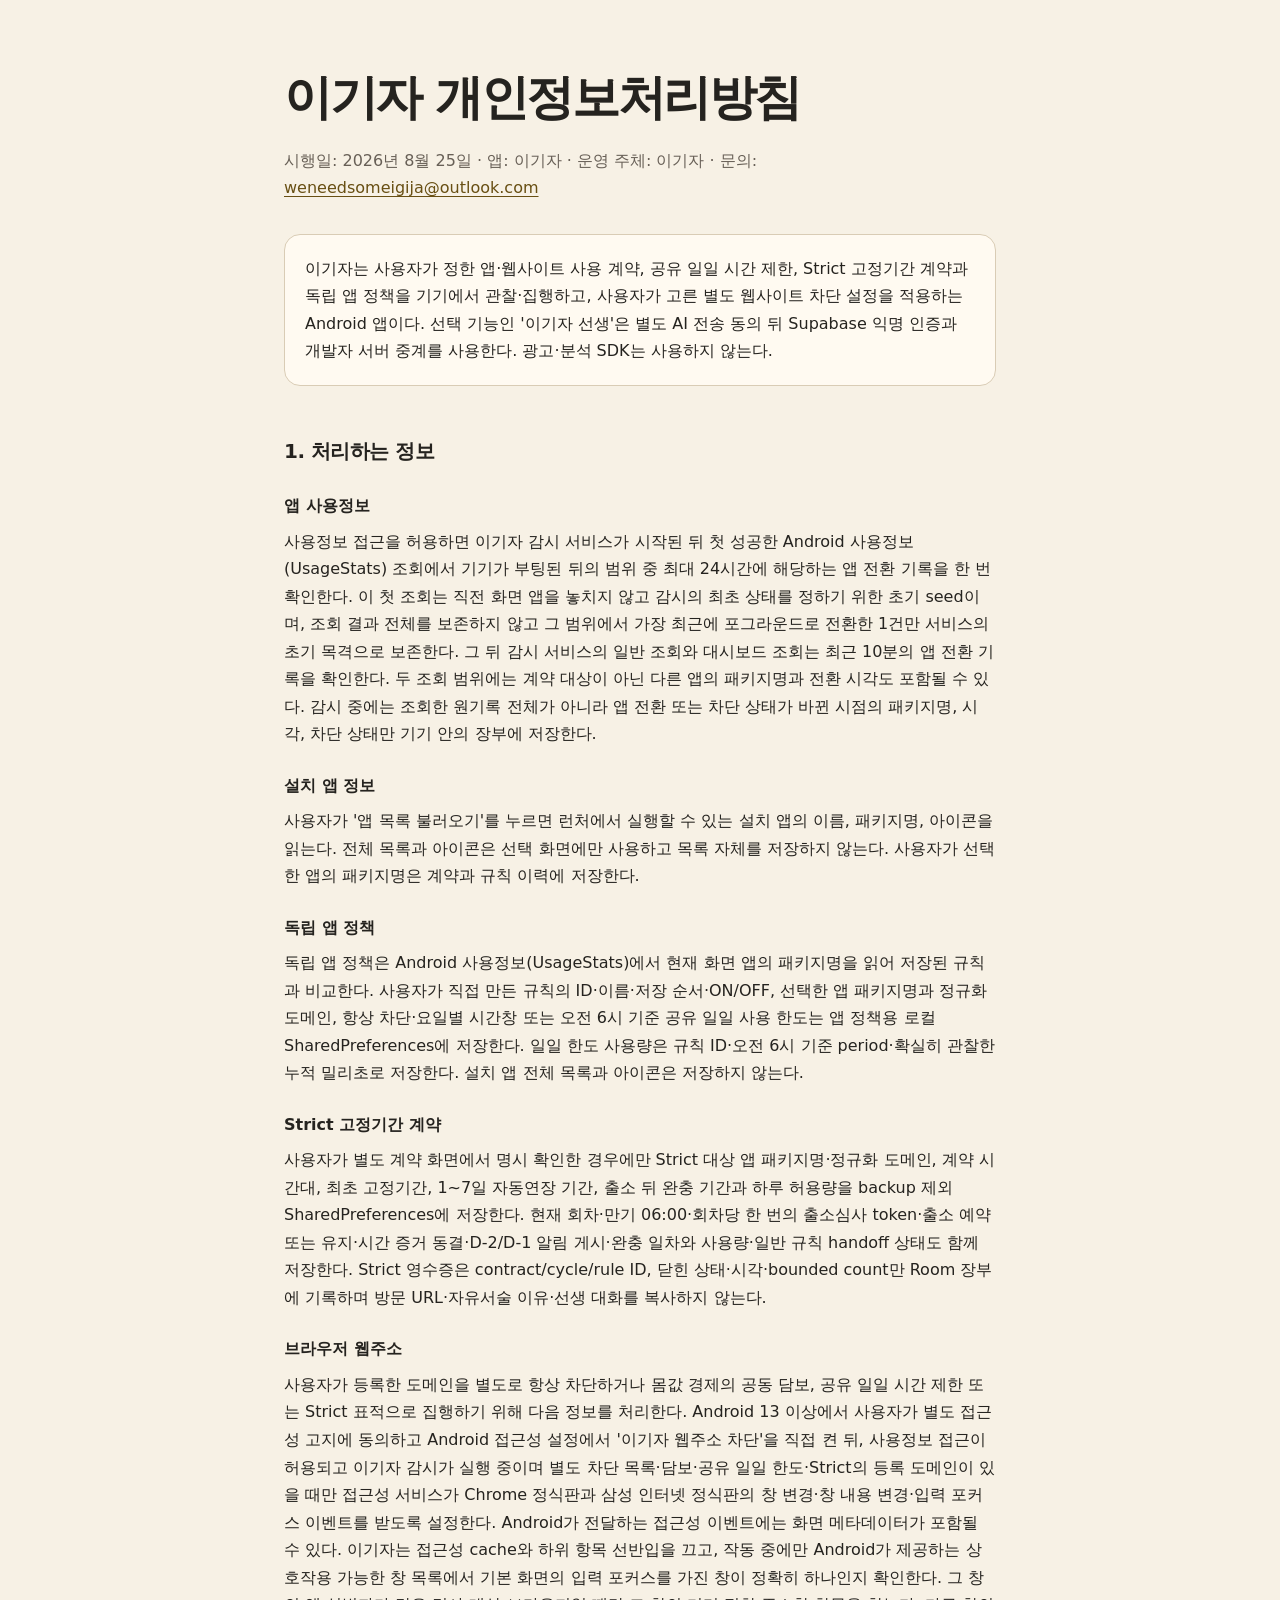
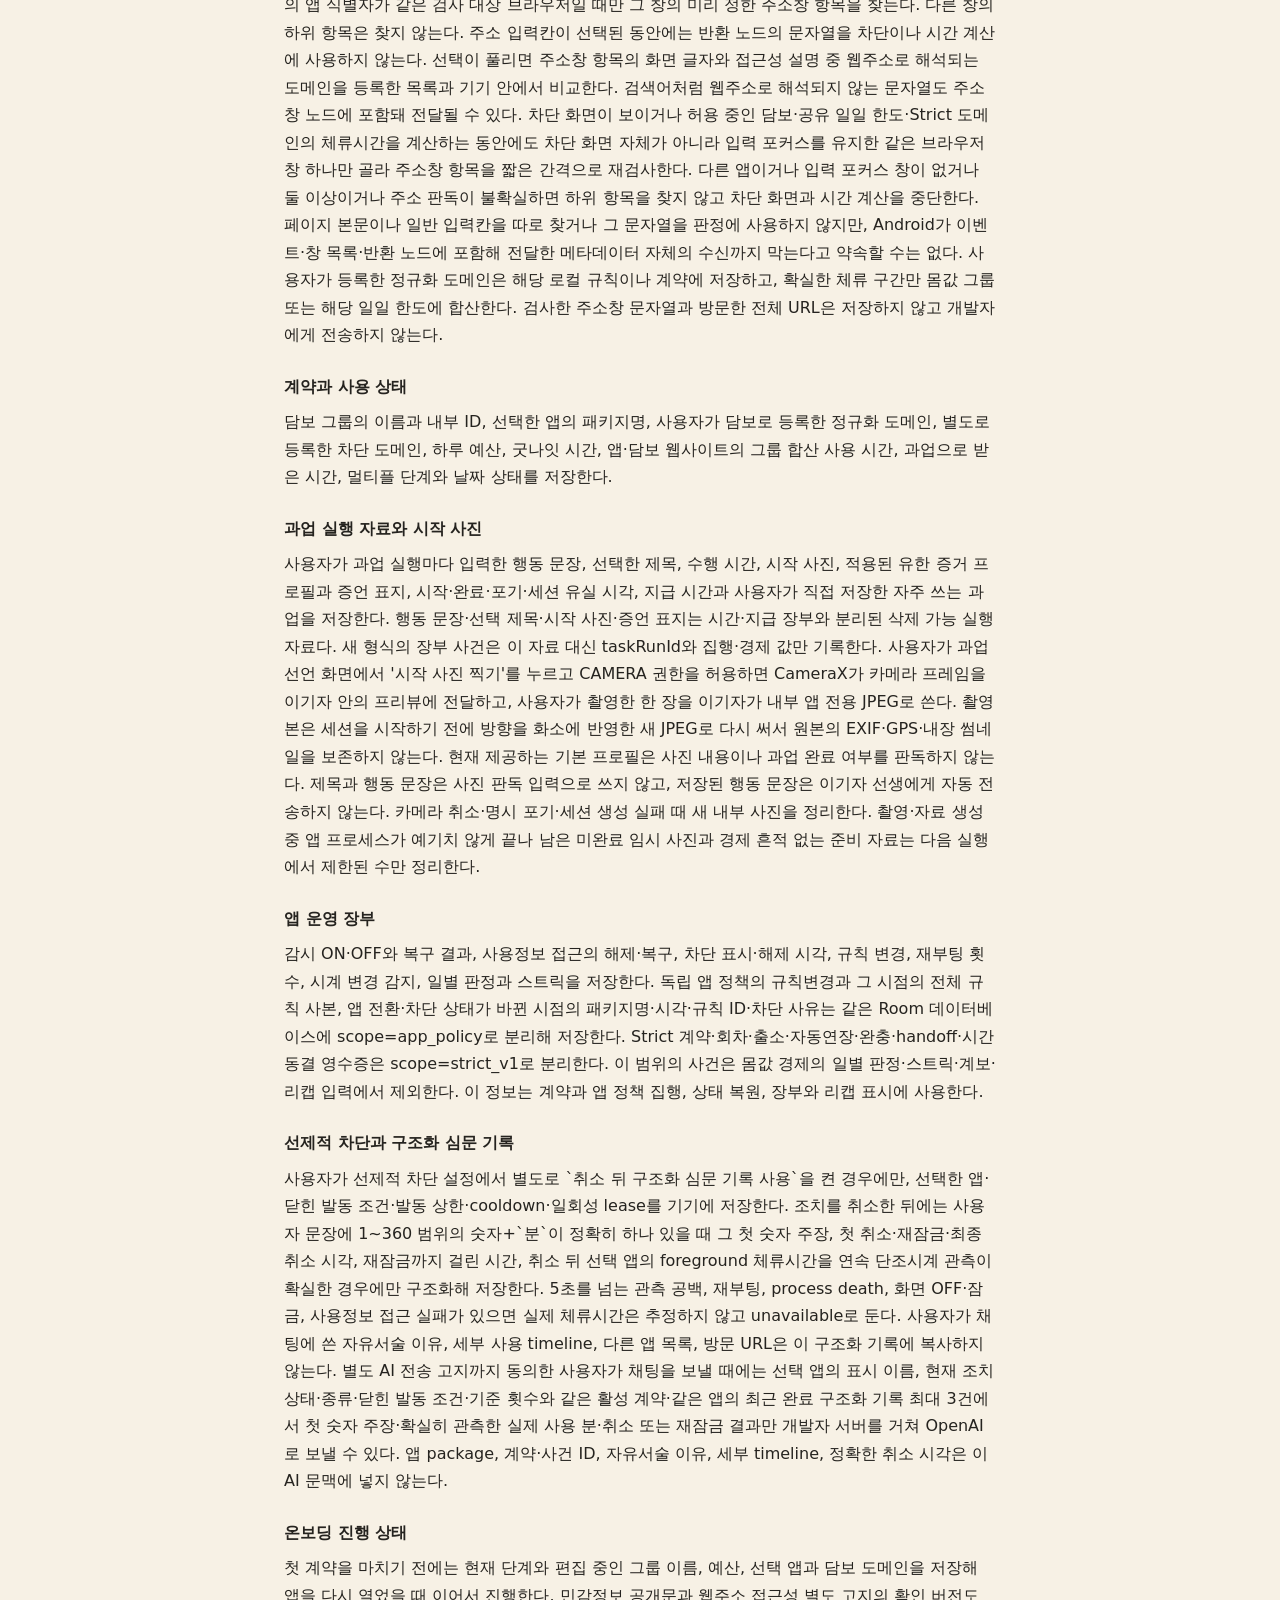
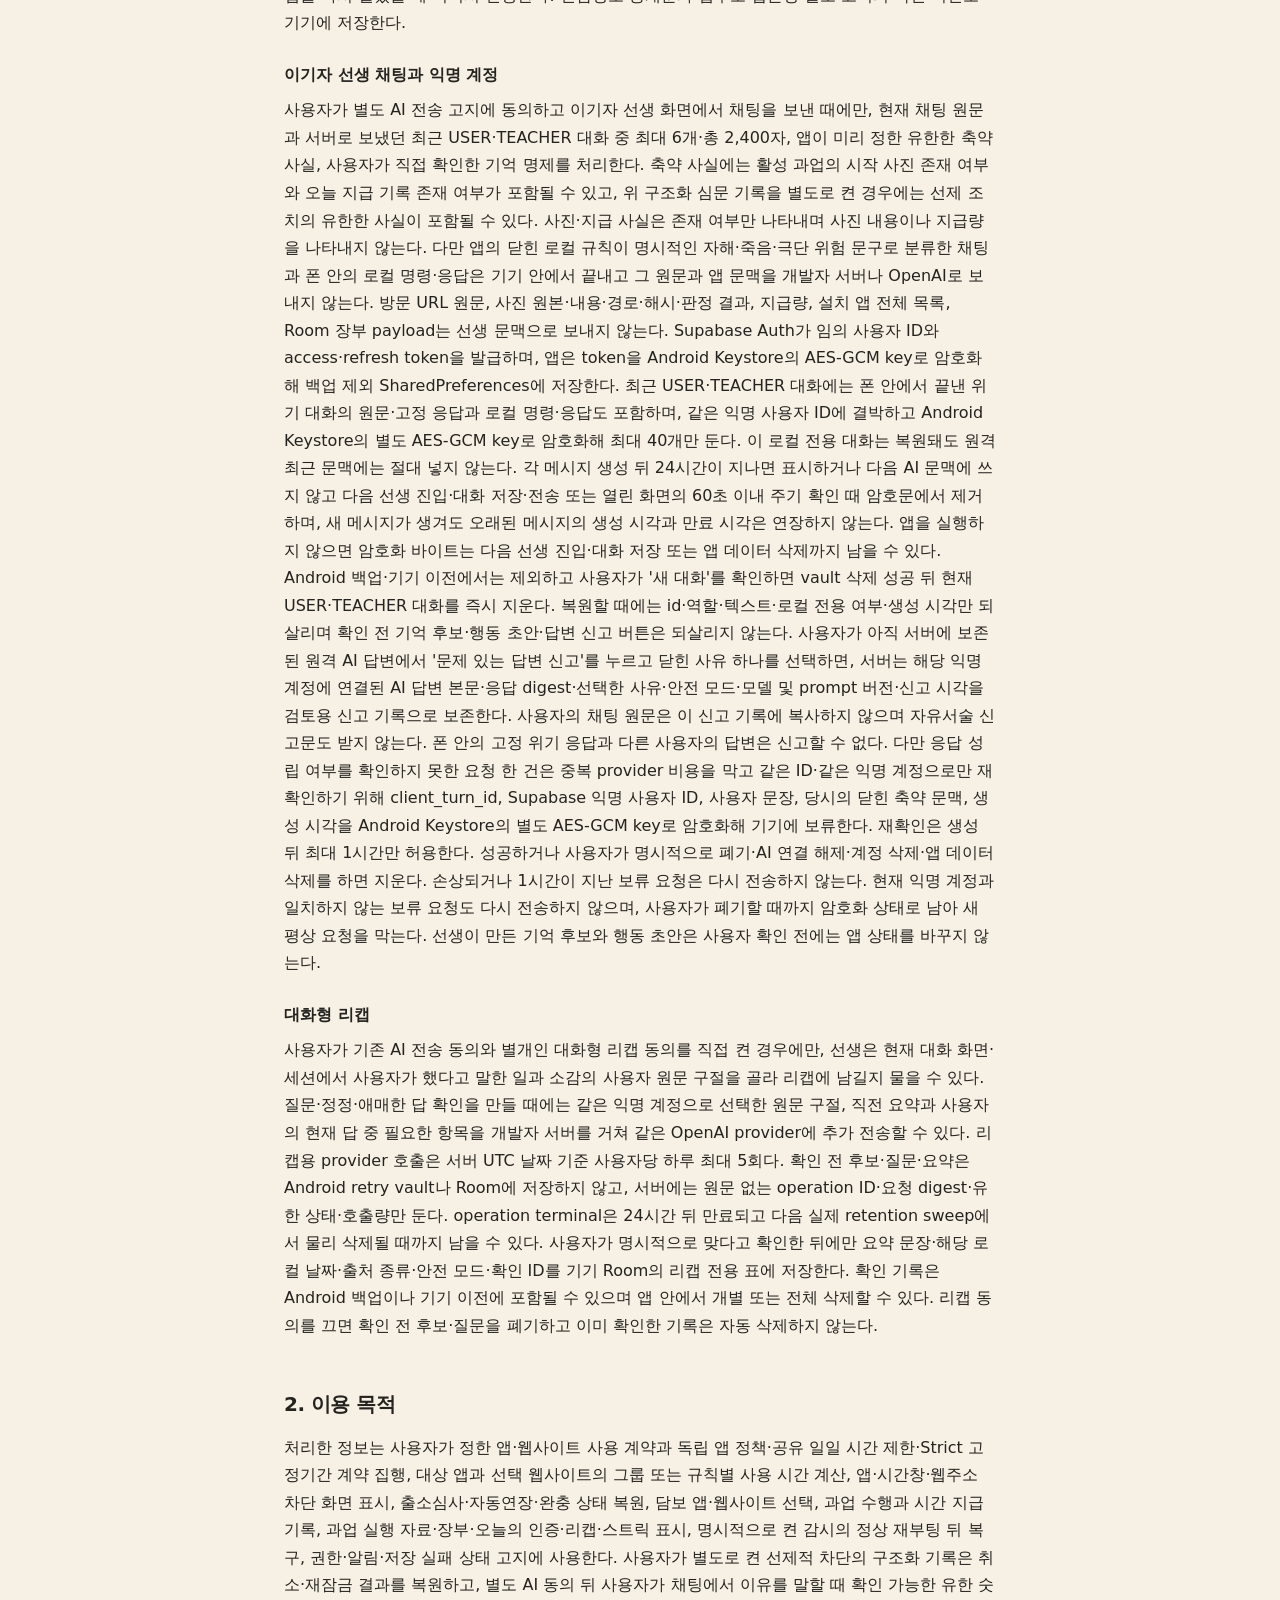
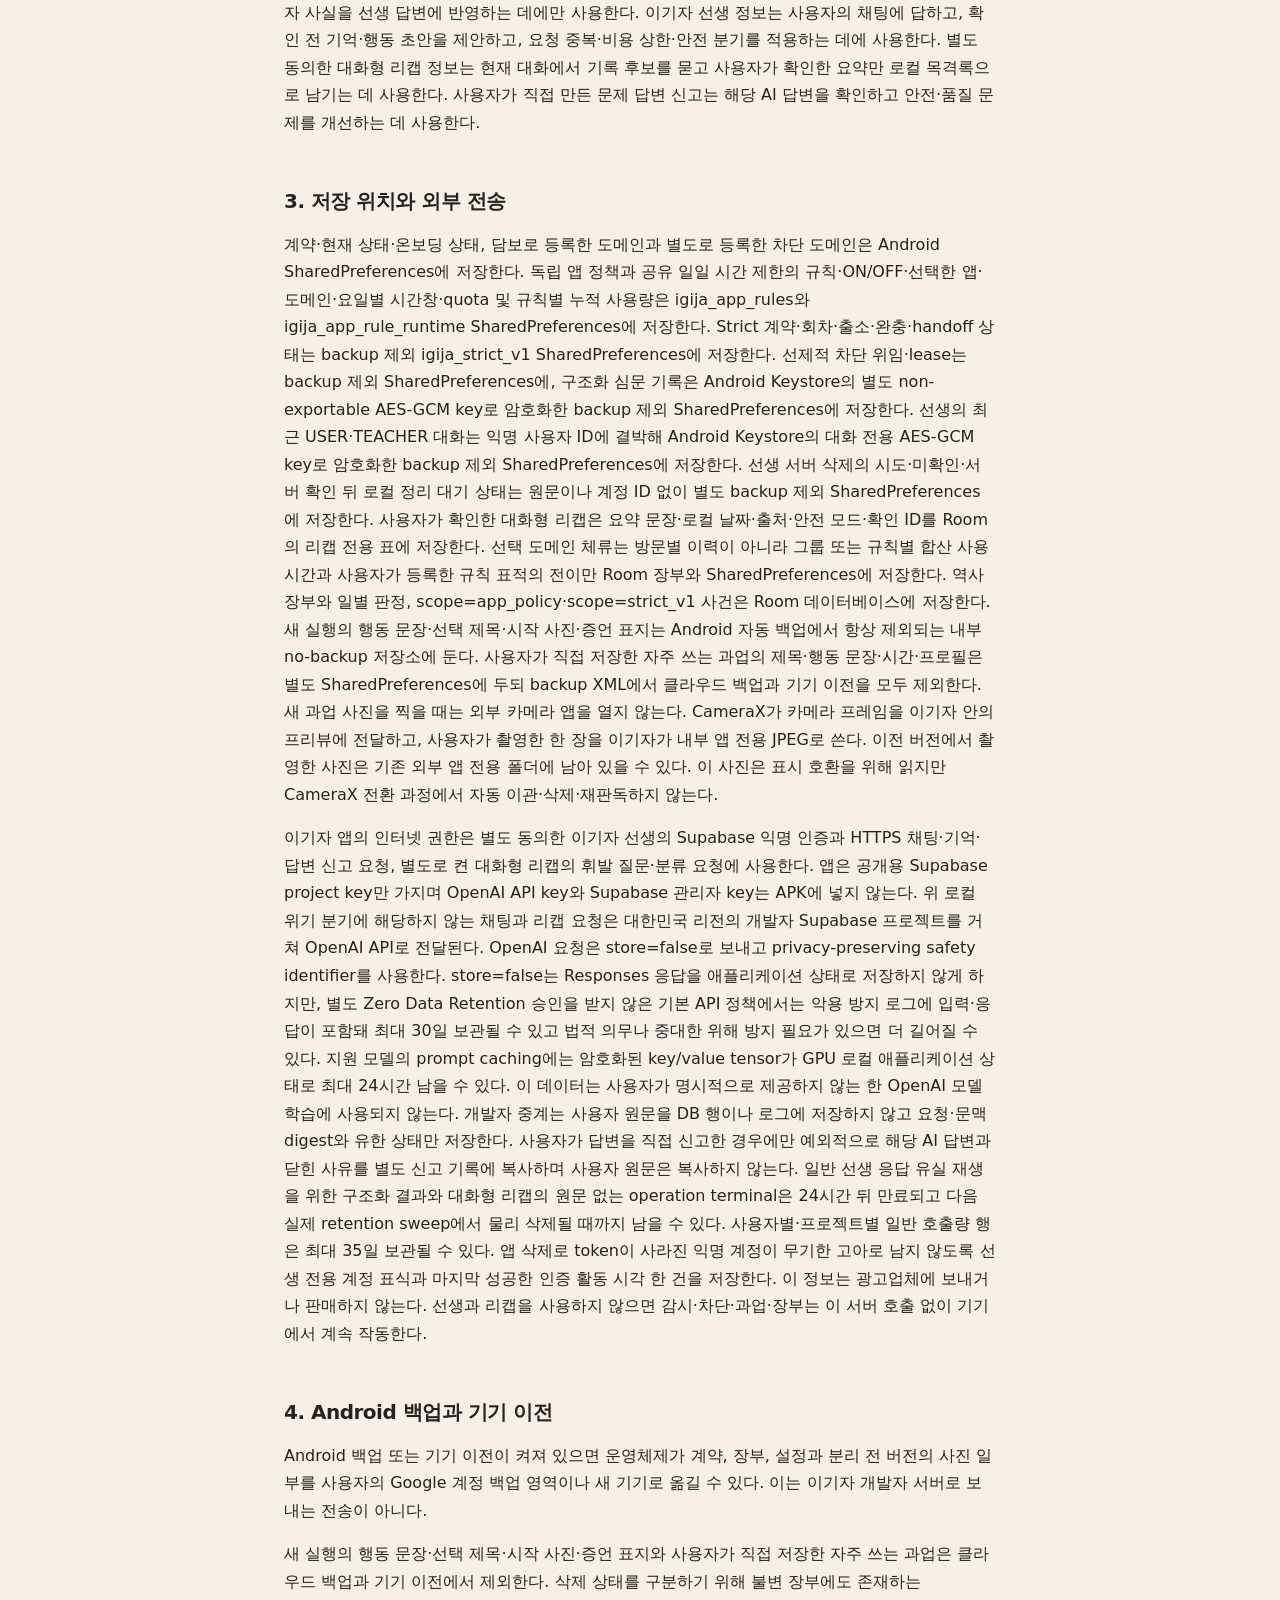
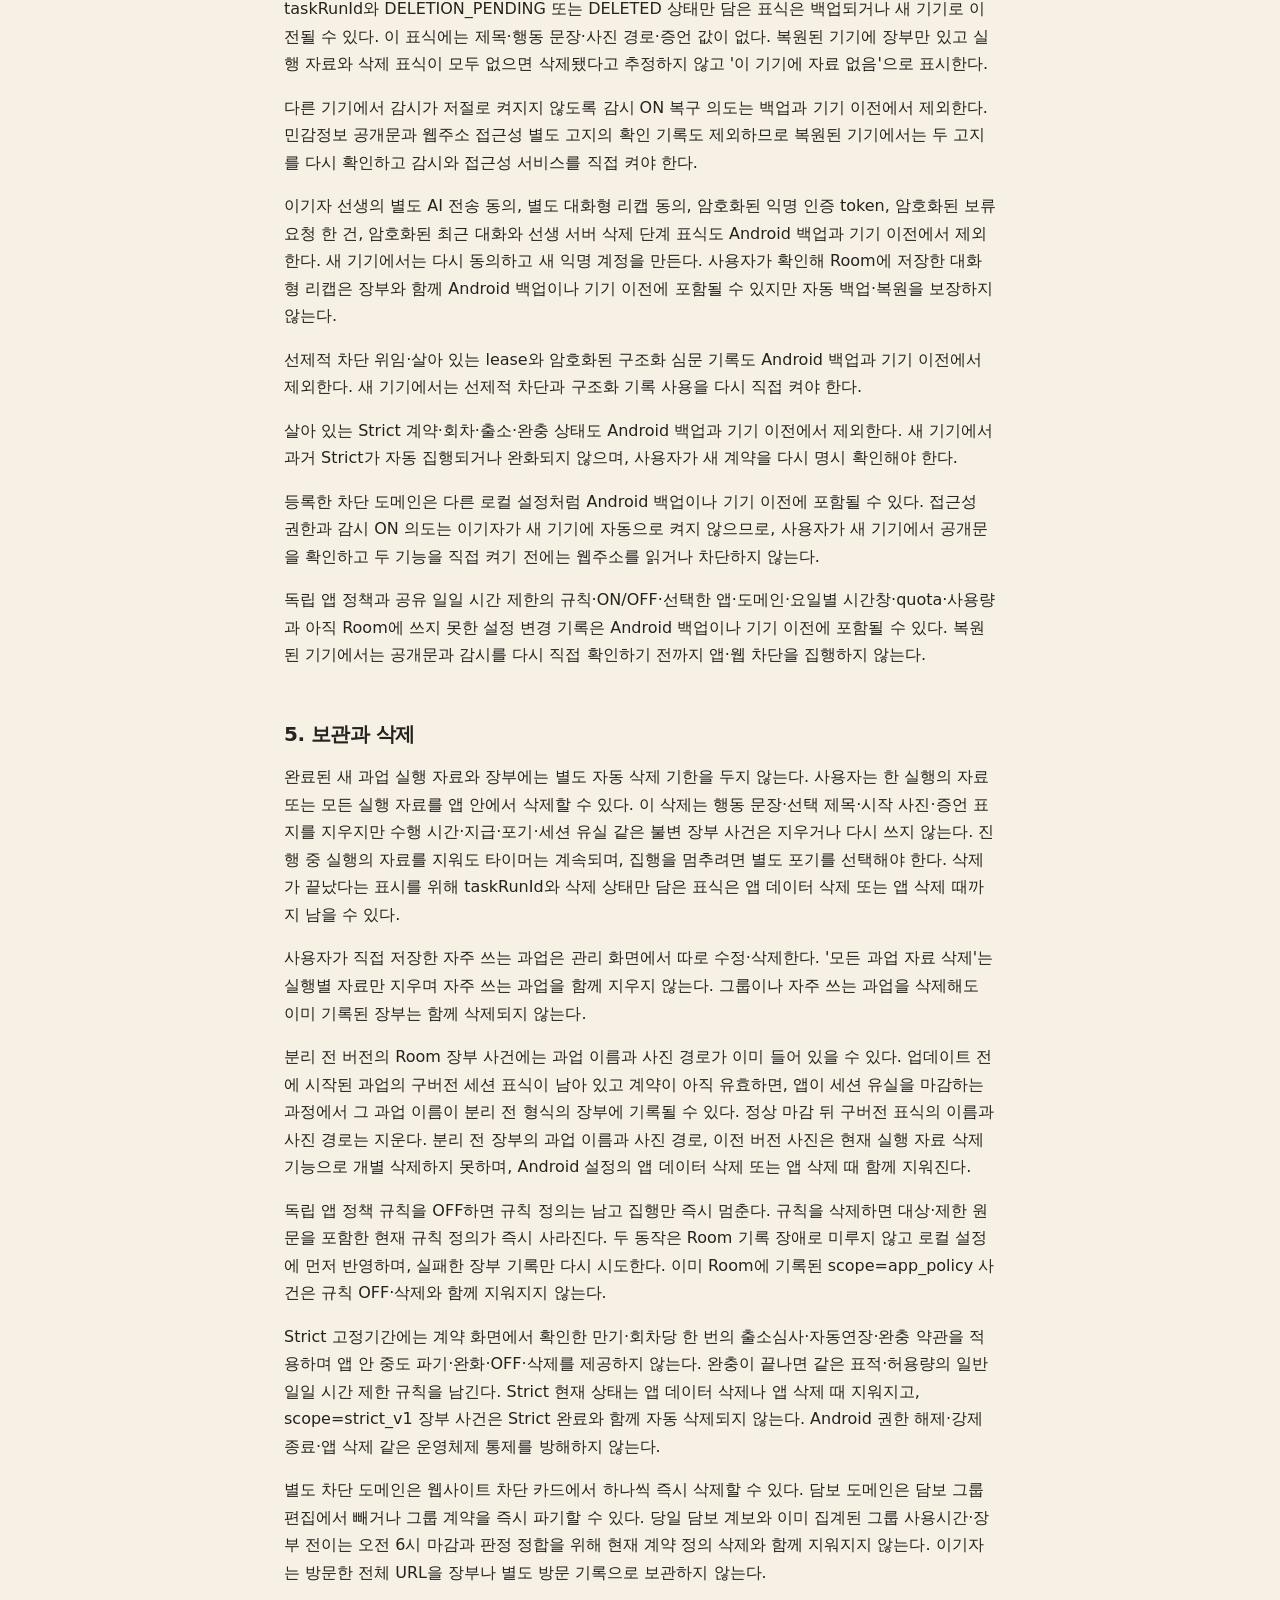
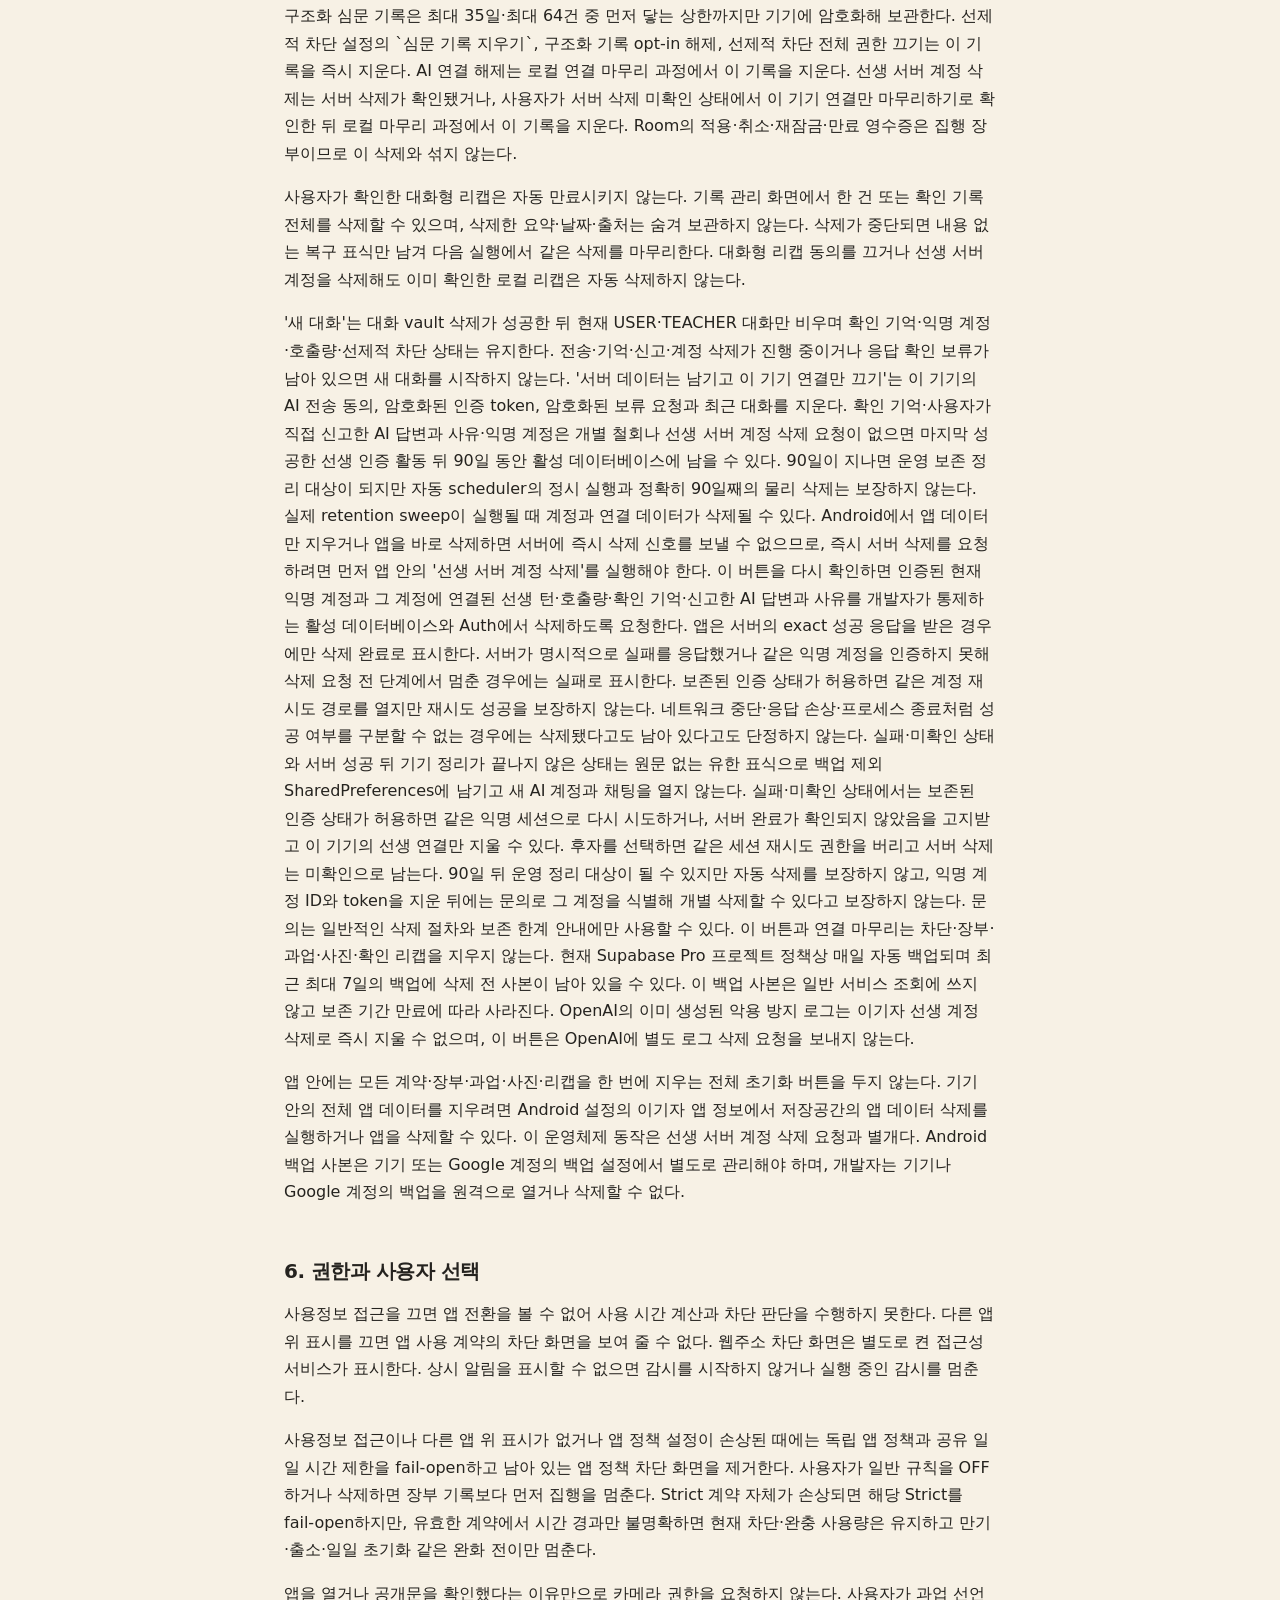
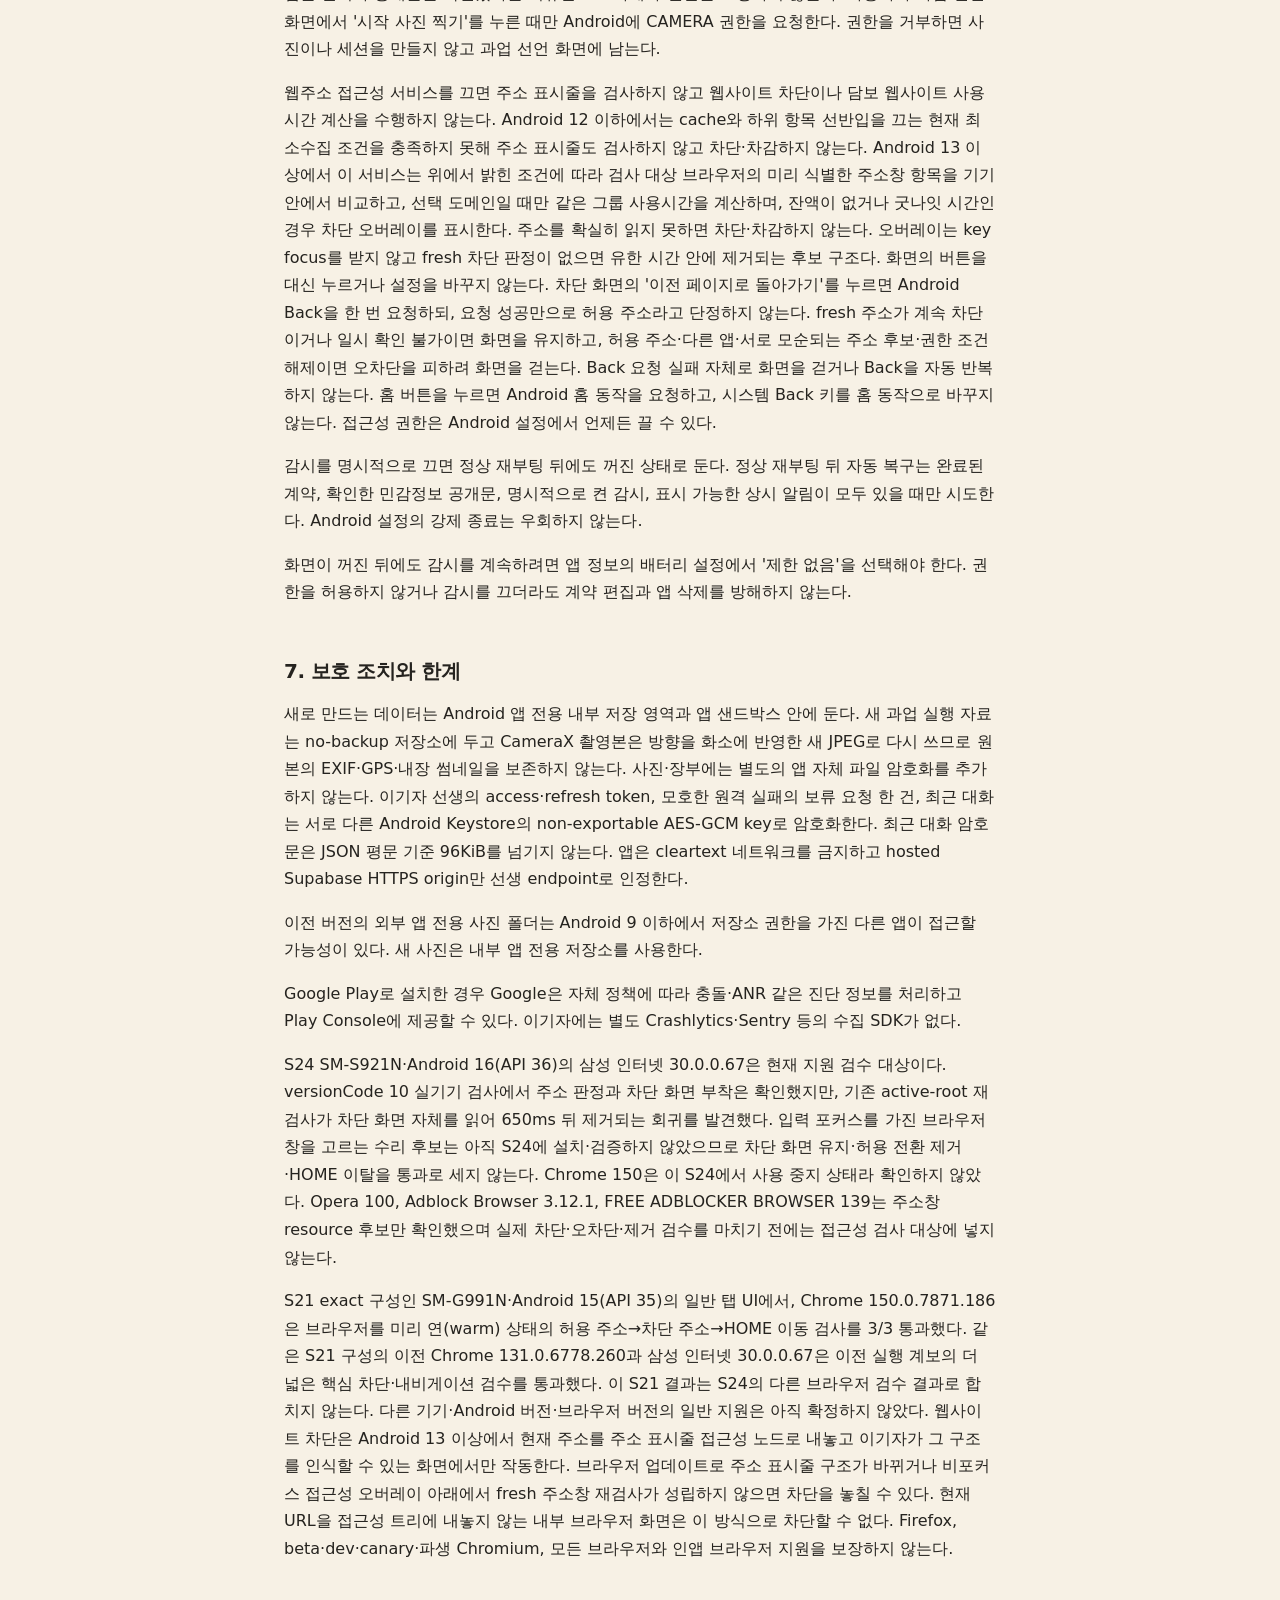
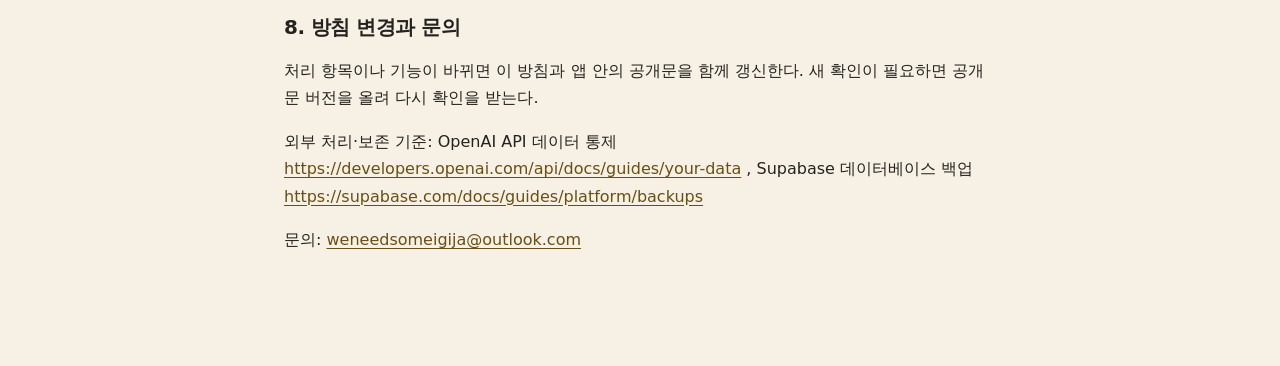
==== index.html @ 063521ce "docs: publish privacy policy v8" ====
<!doctype html>
<html lang="ko">
<head>
  <meta charset="utf-8">
  <meta name="viewport" content="width=device-width, initial-scale=1">
  <meta name="color-scheme" content="light">
  <meta name="policy-source-sha256" content="159ad1c726812e21820905b01a835ced7b355768e46f1d4a6b15f80973424f17">
  <title>이기자 개인정보처리방침</title>
  <style>
    :root { color:#25231f; background:#f7f1e5; font-family:system-ui,-apple-system,BlinkMacSystemFont,"Segoe UI",sans-serif; line-height:1.72; }
    body { margin:0; }
    main { box-sizing:border-box; width:min(760px,100%); margin:0 auto; padding:56px 24px 96px; }
    h1 { margin:0 0 8px; font-size:clamp(2rem,7vw,3rem); letter-spacing:-.05em; }
    h2 { margin:48px 0 12px; font-size:1.25rem; letter-spacing:-.025em; }
    h3 { margin:24px 0 8px; font-size:1rem; }
    p { margin:0 0 16px; }
    .summary { margin:32px 0; padding:20px; border:1px solid #d9ccb5; border-radius:16px; background:#fffaf1; }
    .meta { color:#686057; }
    a { color:#684f13; text-underline-offset:3px; overflow-wrap:anywhere; }
  </style>
</head>
<body>
<main>
  <h1>이기자 개인정보처리방침</h1>
  <p class="meta">시행일: 2026년 8월 25일 · 앱: 이기자 · 운영 주체: 이기자 · 문의: <a href="mailto:weneedsomeigija@outlook.com">weneedsomeigija@outlook.com</a></p>
  <p class="summary">이기자는 사용자가 정한 앱·웹사이트 사용 계약, 공유 일일 시간 제한, Strict 고정기간 계약과 독립 앱 정책을 기기에서 관찰·집행하고, 사용자가 고른 별도 웹사이트 차단 설정을 적용하는 Android 앱이다. 선택 기능인 &#x27;이기자 선생&#x27;은 별도 AI 전송 동의 뒤 Supabase 익명 인증과 개발자 서버 중계를 사용한다. 광고·분석 SDK는 사용하지 않는다.</p>
  <h2>1. 처리하는 정보</h2>
  <h3>앱 사용정보</h3>
  <p>사용정보 접근을 허용하면 이기자 감시 서비스가 시작된 뒤 첫 성공한 Android 사용정보(UsageStats) 조회에서 기기가 부팅된 뒤의 범위 중 최대 24시간에 해당하는 앱 전환 기록을 한 번 확인한다. 이 첫 조회는 직전 화면 앱을 놓치지 않고 감시의 최초 상태를 정하기 위한 초기 seed이며, 조회 결과 전체를 보존하지 않고 그 범위에서 가장 최근에 포그라운드로 전환한 1건만 서비스의 초기 목격으로 보존한다. 그 뒤 감시 서비스의 일반 조회와 대시보드 조회는 최근 10분의 앱 전환 기록을 확인한다. 두 조회 범위에는 계약 대상이 아닌 다른 앱의 패키지명과 전환 시각도 포함될 수 있다. 감시 중에는 조회한 원기록 전체가 아니라 앱 전환 또는 차단 상태가 바뀐 시점의 패키지명, 시각, 차단 상태만 기기 안의 장부에 저장한다.</p>
  <h3>설치 앱 정보</h3>
  <p>사용자가 &#x27;앱 목록 불러오기&#x27;를 누르면 런처에서 실행할 수 있는 설치 앱의 이름, 패키지명, 아이콘을 읽는다. 전체 목록과 아이콘은 선택 화면에만 사용하고 목록 자체를 저장하지 않는다. 사용자가 선택한 앱의 패키지명은 계약과 규칙 이력에 저장한다.</p>
  <h3>독립 앱 정책</h3>
  <p>독립 앱 정책은 Android 사용정보(UsageStats)에서 현재 화면 앱의 패키지명을 읽어 저장된 규칙과 비교한다. 사용자가 직접 만든 규칙의 ID·이름·저장 순서·ON/OFF, 선택한 앱 패키지명과 정규화 도메인, 항상 차단·요일별 시간창 또는 오전 6시 기준 공유 일일 사용 한도는 앱 정책용 로컬 SharedPreferences에 저장한다. 일일 한도 사용량은 규칙 ID·오전 6시 기준 period·확실히 관찰한 누적 밀리초로 저장한다. 설치 앱 전체 목록과 아이콘은 저장하지 않는다.</p>
  <h3>Strict 고정기간 계약</h3>
  <p>사용자가 별도 계약 화면에서 명시 확인한 경우에만 Strict 대상 앱 패키지명·정규화 도메인, 계약 시간대, 최초 고정기간, 1~7일 자동연장 기간, 출소 뒤 완충 기간과 하루 허용량을 backup 제외 SharedPreferences에 저장한다. 현재 회차·만기 06:00·회차당 한 번의 출소심사 token·출소 예약 또는 유지·시간 증거 동결·D-2/D-1 알림 게시·완충 일차와 사용량·일반 규칙 handoff 상태도 함께 저장한다. Strict 영수증은 contract/cycle/rule ID, 닫힌 상태·시각·bounded count만 Room 장부에 기록하며 방문 URL·자유서술 이유·선생 대화를 복사하지 않는다.</p>
  <h3>브라우저 웹주소</h3>
  <p>사용자가 등록한 도메인을 별도로 항상 차단하거나 몸값 경제의 공동 담보, 공유 일일 시간 제한 또는 Strict 표적으로 집행하기 위해 다음 정보를 처리한다. Android 13 이상에서 사용자가 별도 접근성 고지에 동의하고 Android 접근성 설정에서 &#x27;이기자 웹주소 차단&#x27;을 직접 켠 뒤, 사용정보 접근이 허용되고 이기자 감시가 실행 중이며 별도 차단 목록·담보·공유 일일 한도·Strict의 등록 도메인이 있을 때만 접근성 서비스가 Chrome 정식판과 삼성 인터넷 정식판의 창 변경·창 내용 변경·입력 포커스 이벤트를 받도록 설정한다. Android가 전달하는 접근성 이벤트에는 화면 메타데이터가 포함될 수 있다. 이기자는 접근성 cache와 하위 항목 선반입을 끄고, 작동 중에만 Android가 제공하는 상호작용 가능한 창 목록에서 기본 화면의 입력 포커스를 가진 창이 정확히 하나인지 확인한다. 그 창의 앱 식별자가 같은 검사 대상 브라우저일 때만 그 창의 미리 정한 주소창 항목을 찾는다. 다른 창의 하위 항목은 찾지 않는다. 주소 입력칸이 선택된 동안에는 반환 노드의 문자열을 차단이나 시간 계산에 사용하지 않는다. 선택이 풀리면 주소창 항목의 화면 글자와 접근성 설명 중 웹주소로 해석되는 도메인을 등록한 목록과 기기 안에서 비교한다. 검색어처럼 웹주소로 해석되지 않는 문자열도 주소창 노드에 포함돼 전달될 수 있다. 차단 화면이 보이거나 허용 중인 담보·공유 일일 한도·Strict 도메인의 체류시간을 계산하는 동안에도 차단 화면 자체가 아니라 입력 포커스를 유지한 같은 브라우저 창 하나만 골라 주소창 항목을 짧은 간격으로 재검사한다. 다른 앱이거나 입력 포커스 창이 없거나 둘 이상이거나 주소 판독이 불확실하면 하위 항목을 찾지 않고 차단 화면과 시간 계산을 중단한다. 페이지 본문이나 일반 입력칸을 따로 찾거나 그 문자열을 판정에 사용하지 않지만, Android가 이벤트·창 목록·반환 노드에 포함해 전달한 메타데이터 자체의 수신까지 막는다고 약속할 수는 없다. 사용자가 등록한 정규화 도메인은 해당 로컬 규칙이나 계약에 저장하고, 확실한 체류 구간만 몸값 그룹 또는 해당 일일 한도에 합산한다. 검사한 주소창 문자열과 방문한 전체 URL은 저장하지 않고 개발자에게 전송하지 않는다.</p>
  <h3>계약과 사용 상태</h3>
  <p>담보 그룹의 이름과 내부 ID, 선택한 앱의 패키지명, 사용자가 담보로 등록한 정규화 도메인, 별도로 등록한 차단 도메인, 하루 예산, 굿나잇 시간, 앱·담보 웹사이트의 그룹 합산 사용 시간, 과업으로 받은 시간, 멀티플 단계와 날짜 상태를 저장한다.</p>
  <h3>과업 실행 자료와 시작 사진</h3>
  <p>사용자가 과업 실행마다 입력한 행동 문장, 선택한 제목, 수행 시간, 시작 사진, 적용된 유한 증거 프로필과 증언 표지, 시작·완료·포기·세션 유실 시각, 지급 시간과 사용자가 직접 저장한 자주 쓰는 과업을 저장한다. 행동 문장·선택 제목·시작 사진·증언 표지는 시간·지급 장부와 분리된 삭제 가능 실행 자료다. 새 형식의 장부 사건은 이 자료 대신 taskRunId와 집행·경제 값만 기록한다. 사용자가 과업 선언 화면에서 &#x27;시작 사진 찍기&#x27;를 누르고 CAMERA 권한을 허용하면 CameraX가 카메라 프레임을 이기자 안의 프리뷰에 전달하고, 사용자가 촬영한 한 장을 이기자가 내부 앱 전용 JPEG로 쓴다. 촬영본은 세션을 시작하기 전에 방향을 화소에 반영한 새 JPEG로 다시 써서 원본의 EXIF·GPS·내장 썸네일을 보존하지 않는다. 현재 제공하는 기본 프로필은 사진 내용이나 과업 완료 여부를 판독하지 않는다. 제목과 행동 문장은 사진 판독 입력으로 쓰지 않고, 저장된 행동 문장은 이기자 선생에게 자동 전송하지 않는다. 카메라 취소·명시 포기·세션 생성 실패 때 새 내부 사진을 정리한다. 촬영·자료 생성 중 앱 프로세스가 예기치 않게 끝나 남은 미완료 임시 사진과 경제 흔적 없는 준비 자료는 다음 실행에서 제한된 수만 정리한다.</p>
  <h3>앱 운영 장부</h3>
  <p>감시 ON·OFF와 복구 결과, 사용정보 접근의 해제·복구, 차단 표시·해제 시각, 규칙 변경, 재부팅 횟수, 시계 변경 감지, 일별 판정과 스트릭을 저장한다. 독립 앱 정책의 규칙변경과 그 시점의 전체 규칙 사본, 앱 전환·차단 상태가 바뀐 시점의 패키지명·시각·규칙 ID·차단 사유는 같은 Room 데이터베이스에 scope=app_policy로 분리해 저장한다. Strict 계약·회차·출소·자동연장·완충·handoff·시간 동결 영수증은 scope=strict_v1로 분리한다. 이 범위의 사건은 몸값 경제의 일별 판정·스트릭·계보·리캡 입력에서 제외한다. 이 정보는 계약과 앱 정책 집행, 상태 복원, 장부와 리캡 표시에 사용한다.</p>
  <h3>선제적 차단과 구조화 심문 기록</h3>
  <p>사용자가 선제적 차단 설정에서 별도로 `취소 뒤 구조화 심문 기록 사용`을 켠 경우에만, 선택한 앱·닫힌 발동 조건·발동 상한·cooldown·일회성 lease를 기기에 저장한다. 조치를 취소한 뒤에는 사용자 문장에 1~360 범위의 숫자+`분`이 정확히 하나 있을 때 그 첫 숫자 주장, 첫 취소·재잠금·최종 취소 시각, 재잠금까지 걸린 시간, 취소 뒤 선택 앱의 foreground 체류시간을 연속 단조시계 관측이 확실한 경우에만 구조화해 저장한다. 5초를 넘는 관측 공백, 재부팅, process death, 화면 OFF·잠금, 사용정보 접근 실패가 있으면 실제 체류시간은 추정하지 않고 unavailable로 둔다. 사용자가 채팅에 쓴 자유서술 이유, 세부 사용 timeline, 다른 앱 목록, 방문 URL은 이 구조화 기록에 복사하지 않는다. 별도 AI 전송 고지까지 동의한 사용자가 채팅을 보낼 때에는 선택 앱의 표시 이름, 현재 조치 상태·종류·닫힌 발동 조건·기준 횟수와 같은 활성 계약·같은 앱의 최근 완료 구조화 기록 최대 3건에서 첫 숫자 주장·확실히 관측한 실제 사용 분·취소 또는 재잠금 결과만 개발자 서버를 거쳐 OpenAI로 보낼 수 있다. 앱 package, 계약·사건 ID, 자유서술 이유, 세부 timeline, 정확한 취소 시각은 이 AI 문맥에 넣지 않는다.</p>
  <h3>온보딩 진행 상태</h3>
  <p>첫 계약을 마치기 전에는 현재 단계와 편집 중인 그룹 이름, 예산, 선택 앱과 담보 도메인을 저장해 앱을 다시 열었을 때 이어서 진행한다. 민감정보 공개문과 웹주소 접근성 별도 고지의 확인 버전도 기기에 저장한다.</p>
  <h3>이기자 선생 채팅과 익명 계정</h3>
  <p>사용자가 별도 AI 전송 고지에 동의하고 이기자 선생 화면에서 채팅을 보낸 때에만, 현재 채팅 원문과 서버로 보냈던 최근 USER·TEACHER 대화 중 최대 6개·총 2,400자, 앱이 미리 정한 유한한 축약 사실, 사용자가 직접 확인한 기억 명제를 처리한다. 축약 사실에는 활성 과업의 시작 사진 존재 여부와 오늘 지급 기록 존재 여부가 포함될 수 있고, 위 구조화 심문 기록을 별도로 켠 경우에는 선제 조치의 유한한 사실이 포함될 수 있다. 사진·지급 사실은 존재 여부만 나타내며 사진 내용이나 지급량을 나타내지 않는다. 다만 앱의 닫힌 로컬 규칙이 명시적인 자해·죽음·극단 위험 문구로 분류한 채팅과 폰 안의 로컬 명령·응답은 기기 안에서 끝내고 그 원문과 앱 문맥을 개발자 서버나 OpenAI로 보내지 않는다. 방문 URL 원문, 사진 원본·내용·경로·해시·판정 결과, 지급량, 설치 앱 전체 목록, Room 장부 payload는 선생 문맥으로 보내지 않는다. Supabase Auth가 임의 사용자 ID와 access·refresh token을 발급하며, 앱은 token을 Android Keystore의 AES-GCM key로 암호화해 백업 제외 SharedPreferences에 저장한다. 최근 USER·TEACHER 대화에는 폰 안에서 끝낸 위기 대화의 원문·고정 응답과 로컬 명령·응답도 포함하며, 같은 익명 사용자 ID에 결박하고 Android Keystore의 별도 AES-GCM key로 암호화해 최대 40개만 둔다. 이 로컬 전용 대화는 복원돼도 원격 최근 문맥에는 절대 넣지 않는다. 각 메시지 생성 뒤 24시간이 지나면 표시하거나 다음 AI 문맥에 쓰지 않고 다음 선생 진입·대화 저장·전송 또는 열린 화면의 60초 이내 주기 확인 때 암호문에서 제거하며, 새 메시지가 생겨도 오래된 메시지의 생성 시각과 만료 시각은 연장하지 않는다. 앱을 실행하지 않으면 암호화 바이트는 다음 선생 진입·대화 저장 또는 앱 데이터 삭제까지 남을 수 있다. Android 백업·기기 이전에서는 제외하고 사용자가 &#x27;새 대화&#x27;를 확인하면 vault 삭제 성공 뒤 현재 USER·TEACHER 대화를 즉시 지운다. 복원할 때에는 id·역할·텍스트·로컬 전용 여부·생성 시각만 되살리며 확인 전 기억 후보·행동 초안·답변 신고 버튼은 되살리지 않는다. 사용자가 아직 서버에 보존된 원격 AI 답변에서 &#x27;문제 있는 답변 신고&#x27;를 누르고 닫힌 사유 하나를 선택하면, 서버는 해당 익명 계정에 연결된 AI 답변 본문·응답 digest·선택한 사유·안전 모드·모델 및 prompt 버전·신고 시각을 검토용 신고 기록으로 보존한다. 사용자의 채팅 원문은 이 신고 기록에 복사하지 않으며 자유서술 신고문도 받지 않는다. 폰 안의 고정 위기 응답과 다른 사용자의 답변은 신고할 수 없다. 다만 응답 성립 여부를 확인하지 못한 요청 한 건은 중복 provider 비용을 막고 같은 ID·같은 익명 계정으로만 재확인하기 위해 client_turn_id, Supabase 익명 사용자 ID, 사용자 문장, 당시의 닫힌 축약 문맥, 생성 시각을 Android Keystore의 별도 AES-GCM key로 암호화해 기기에 보류한다. 재확인은 생성 뒤 최대 1시간만 허용한다. 성공하거나 사용자가 명시적으로 폐기·AI 연결 해제·계정 삭제·앱 데이터 삭제를 하면 지운다. 손상되거나 1시간이 지난 보류 요청은 다시 전송하지 않는다. 현재 익명 계정과 일치하지 않는 보류 요청도 다시 전송하지 않으며, 사용자가 폐기할 때까지 암호화 상태로 남아 새 평상 요청을 막는다. 선생이 만든 기억 후보와 행동 초안은 사용자 확인 전에는 앱 상태를 바꾸지 않는다.</p>
  <h3>대화형 리캡</h3>
  <p>사용자가 기존 AI 전송 동의와 별개인 대화형 리캡 동의를 직접 켠 경우에만, 선생은 현재 대화 화면·세션에서 사용자가 했다고 말한 일과 소감의 사용자 원문 구절을 골라 리캡에 남길지 물을 수 있다. 질문·정정·애매한 답 확인을 만들 때에는 같은 익명 계정으로 선택한 원문 구절, 직전 요약과 사용자의 현재 답 중 필요한 항목을 개발자 서버를 거쳐 같은 OpenAI provider에 추가 전송할 수 있다. 리캡용 provider 호출은 서버 UTC 날짜 기준 사용자당 하루 최대 5회다. 확인 전 후보·질문·요약은 Android retry vault나 Room에 저장하지 않고, 서버에는 원문 없는 operation ID·요청 digest·유한 상태·호출량만 둔다. operation terminal은 24시간 뒤 만료되고 다음 실제 retention sweep에서 물리 삭제될 때까지 남을 수 있다. 사용자가 명시적으로 맞다고 확인한 뒤에만 요약 문장·해당 로컬 날짜·출처 종류·안전 모드·확인 ID를 기기 Room의 리캡 전용 표에 저장한다. 확인 기록은 Android 백업이나 기기 이전에 포함될 수 있으며 앱 안에서 개별 또는 전체 삭제할 수 있다. 리캡 동의를 끄면 확인 전 후보·질문을 폐기하고 이미 확인한 기록은 자동 삭제하지 않는다.</p>
  <h2>2. 이용 목적</h2>
  <p>처리한 정보는 사용자가 정한 앱·웹사이트 사용 계약과 독립 앱 정책·공유 일일 시간 제한·Strict 고정기간 계약 집행, 대상 앱과 선택 웹사이트의 그룹 또는 규칙별 사용 시간 계산, 앱·시간창·웹주소 차단 화면 표시, 출소심사·자동연장·완충 상태 복원, 담보 앱·웹사이트 선택, 과업 수행과 시간 지급 기록, 과업 실행 자료·장부·오늘의 인증·리캡·스트릭 표시, 명시적으로 켠 감시의 정상 재부팅 뒤 복구, 권한·알림·저장 실패 상태 고지에 사용한다. 사용자가 별도로 켠 선제적 차단의 구조화 기록은 취소·재잠금 결과를 복원하고, 별도 AI 동의 뒤 사용자가 채팅에서 이유를 말할 때 확인 가능한 유한 숫자 사실을 선생 답변에 반영하는 데에만 사용한다. 이기자 선생 정보는 사용자의 채팅에 답하고, 확인 전 기억·행동 초안을 제안하고, 요청 중복·비용 상한·안전 분기를 적용하는 데에 사용한다. 별도 동의한 대화형 리캡 정보는 현재 대화에서 기록 후보를 묻고 사용자가 확인한 요약만 로컬 목격록으로 남기는 데 사용한다. 사용자가 직접 만든 문제 답변 신고는 해당 AI 답변을 확인하고 안전·품질 문제를 개선하는 데 사용한다.</p>
  <h2>3. 저장 위치와 외부 전송</h2>
  <p>계약·현재 상태·온보딩 상태, 담보로 등록한 도메인과 별도로 등록한 차단 도메인은 Android SharedPreferences에 저장한다. 독립 앱 정책과 공유 일일 시간 제한의 규칙·ON/OFF·선택한 앱·도메인·요일별 시간창·quota 및 규칙별 누적 사용량은 igija_app_rules와 igija_app_rule_runtime SharedPreferences에 저장한다. Strict 계약·회차·출소·완충·handoff 상태는 backup 제외 igija_strict_v1 SharedPreferences에 저장한다. 선제적 차단 위임·lease는 backup 제외 SharedPreferences에, 구조화 심문 기록은 Android Keystore의 별도 non-exportable AES-GCM key로 암호화한 backup 제외 SharedPreferences에 저장한다. 선생의 최근 USER·TEACHER 대화는 익명 사용자 ID에 결박해 Android Keystore의 대화 전용 AES-GCM key로 암호화한 backup 제외 SharedPreferences에 저장한다. 선생 서버 삭제의 시도·미확인·서버 확인 뒤 로컬 정리 대기 상태는 원문이나 계정 ID 없이 별도 backup 제외 SharedPreferences에 저장한다. 사용자가 확인한 대화형 리캡은 요약 문장·로컬 날짜·출처·안전 모드·확인 ID를 Room의 리캡 전용 표에 저장한다. 선택 도메인 체류는 방문별 이력이 아니라 그룹 또는 규칙별 합산 사용시간과 사용자가 등록한 규칙 표적의 전이만 Room 장부와 SharedPreferences에 저장한다. 역사 장부와 일별 판정, scope=app_policy·scope=strict_v1 사건은 Room 데이터베이스에 저장한다. 새 실행의 행동 문장·선택 제목·시작 사진·증언 표지는 Android 자동 백업에서 항상 제외되는 내부 no-backup 저장소에 둔다. 사용자가 직접 저장한 자주 쓰는 과업의 제목·행동 문장·시간·프로필은 별도 SharedPreferences에 두되 backup XML에서 클라우드 백업과 기기 이전을 모두 제외한다. 새 과업 사진을 찍을 때는 외부 카메라 앱을 열지 않는다. CameraX가 카메라 프레임을 이기자 안의 프리뷰에 전달하고, 사용자가 촬영한 한 장을 이기자가 내부 앱 전용 JPEG로 쓴다. 이전 버전에서 촬영한 사진은 기존 외부 앱 전용 폴더에 남아 있을 수 있다. 이 사진은 표시 호환을 위해 읽지만 CameraX 전환 과정에서 자동 이관·삭제·재판독하지 않는다.</p>
  <p>이기자 앱의 인터넷 권한은 별도 동의한 이기자 선생의 Supabase 익명 인증과 HTTPS 채팅·기억·답변 신고 요청, 별도로 켠 대화형 리캡의 휘발 질문·분류 요청에 사용한다. 앱은 공개용 Supabase project key만 가지며 OpenAI API key와 Supabase 관리자 key는 APK에 넣지 않는다. 위 로컬 위기 분기에 해당하지 않는 채팅과 리캡 요청은 대한민국 리전의 개발자 Supabase 프로젝트를 거쳐 OpenAI API로 전달된다. OpenAI 요청은 store=false로 보내고 privacy-preserving safety identifier를 사용한다. store=false는 Responses 응답을 애플리케이션 상태로 저장하지 않게 하지만, 별도 Zero Data Retention 승인을 받지 않은 기본 API 정책에서는 악용 방지 로그에 입력·응답이 포함돼 최대 30일 보관될 수 있고 법적 의무나 중대한 위해 방지 필요가 있으면 더 길어질 수 있다. 지원 모델의 prompt caching에는 암호화된 key/value tensor가 GPU 로컬 애플리케이션 상태로 최대 24시간 남을 수 있다. 이 데이터는 사용자가 명시적으로 제공하지 않는 한 OpenAI 모델 학습에 사용되지 않는다. 개발자 중계는 사용자 원문을 DB 행이나 로그에 저장하지 않고 요청·문맥 digest와 유한 상태만 저장한다. 사용자가 답변을 직접 신고한 경우에만 예외적으로 해당 AI 답변과 닫힌 사유를 별도 신고 기록에 복사하며 사용자 원문은 복사하지 않는다. 일반 선생 응답 유실 재생을 위한 구조화 결과와 대화형 리캡의 원문 없는 operation terminal은 24시간 뒤 만료되고 다음 실제 retention sweep에서 물리 삭제될 때까지 남을 수 있다. 사용자별·프로젝트별 일반 호출량 행은 최대 35일 보관될 수 있다. 앱 삭제로 token이 사라진 익명 계정이 무기한 고아로 남지 않도록 선생 전용 계정 표식과 마지막 성공한 인증 활동 시각 한 건을 저장한다. 이 정보는 광고업체에 보내거나 판매하지 않는다. 선생과 리캡을 사용하지 않으면 감시·차단·과업·장부는 이 서버 호출 없이 기기에서 계속 작동한다.</p>
  <h2>4. Android 백업과 기기 이전</h2>
  <p>Android 백업 또는 기기 이전이 켜져 있으면 운영체제가 계약, 장부, 설정과 분리 전 버전의 사진 일부를 사용자의 Google 계정 백업 영역이나 새 기기로 옮길 수 있다. 이는 이기자 개발자 서버로 보내는 전송이 아니다.</p>
  <p>새 실행의 행동 문장·선택 제목·시작 사진·증언 표지와 사용자가 직접 저장한 자주 쓰는 과업은 클라우드 백업과 기기 이전에서 제외한다. 삭제 상태를 구분하기 위해 불변 장부에도 존재하는 taskRunId와 DELETION_PENDING 또는 DELETED 상태만 담은 표식은 백업되거나 새 기기로 이전될 수 있다. 이 표식에는 제목·행동 문장·사진 경로·증언 값이 없다. 복원된 기기에 장부만 있고 실행 자료와 삭제 표식이 모두 없으면 삭제됐다고 추정하지 않고 &#x27;이 기기에 자료 없음&#x27;으로 표시한다.</p>
  <p>다른 기기에서 감시가 저절로 켜지지 않도록 감시 ON 복구 의도는 백업과 기기 이전에서 제외한다. 민감정보 공개문과 웹주소 접근성 별도 고지의 확인 기록도 제외하므로 복원된 기기에서는 두 고지를 다시 확인하고 감시와 접근성 서비스를 직접 켜야 한다.</p>
  <p>이기자 선생의 별도 AI 전송 동의, 별도 대화형 리캡 동의, 암호화된 익명 인증 token, 암호화된 보류 요청 한 건, 암호화된 최근 대화와 선생 서버 삭제 단계 표식도 Android 백업과 기기 이전에서 제외한다. 새 기기에서는 다시 동의하고 새 익명 계정을 만든다. 사용자가 확인해 Room에 저장한 대화형 리캡은 장부와 함께 Android 백업이나 기기 이전에 포함될 수 있지만 자동 백업·복원을 보장하지 않는다.</p>
  <p>선제적 차단 위임·살아 있는 lease와 암호화된 구조화 심문 기록도 Android 백업과 기기 이전에서 제외한다. 새 기기에서는 선제적 차단과 구조화 기록 사용을 다시 직접 켜야 한다.</p>
  <p>살아 있는 Strict 계약·회차·출소·완충 상태도 Android 백업과 기기 이전에서 제외한다. 새 기기에서 과거 Strict가 자동 집행되거나 완화되지 않으며, 사용자가 새 계약을 다시 명시 확인해야 한다.</p>
  <p>등록한 차단 도메인은 다른 로컬 설정처럼 Android 백업이나 기기 이전에 포함될 수 있다. 접근성 권한과 감시 ON 의도는 이기자가 새 기기에 자동으로 켜지 않으므로, 사용자가 새 기기에서 공개문을 확인하고 두 기능을 직접 켜기 전에는 웹주소를 읽거나 차단하지 않는다.</p>
  <p>독립 앱 정책과 공유 일일 시간 제한의 규칙·ON/OFF·선택한 앱·도메인·요일별 시간창·quota·사용량과 아직 Room에 쓰지 못한 설정 변경 기록은 Android 백업이나 기기 이전에 포함될 수 있다. 복원된 기기에서는 공개문과 감시를 다시 직접 확인하기 전까지 앱·웹 차단을 집행하지 않는다.</p>
  <h2>5. 보관과 삭제</h2>
  <p>완료된 새 과업 실행 자료와 장부에는 별도 자동 삭제 기한을 두지 않는다. 사용자는 한 실행의 자료 또는 모든 실행 자료를 앱 안에서 삭제할 수 있다. 이 삭제는 행동 문장·선택 제목·시작 사진·증언 표지를 지우지만 수행 시간·지급·포기·세션 유실 같은 불변 장부 사건은 지우거나 다시 쓰지 않는다. 진행 중 실행의 자료를 지워도 타이머는 계속되며, 집행을 멈추려면 별도 포기를 선택해야 한다. 삭제가 끝났다는 표시를 위해 taskRunId와 삭제 상태만 담은 표식은 앱 데이터 삭제 또는 앱 삭제 때까지 남을 수 있다.</p>
  <p>사용자가 직접 저장한 자주 쓰는 과업은 관리 화면에서 따로 수정·삭제한다. &#x27;모든 과업 자료 삭제&#x27;는 실행별 자료만 지우며 자주 쓰는 과업을 함께 지우지 않는다. 그룹이나 자주 쓰는 과업을 삭제해도 이미 기록된 장부는 함께 삭제되지 않는다.</p>
  <p>분리 전 버전의 Room 장부 사건에는 과업 이름과 사진 경로가 이미 들어 있을 수 있다. 업데이트 전에 시작된 과업의 구버전 세션 표식이 남아 있고 계약이 아직 유효하면, 앱이 세션 유실을 마감하는 과정에서 그 과업 이름이 분리 전 형식의 장부에 기록될 수 있다. 정상 마감 뒤 구버전 표식의 이름과 사진 경로는 지운다. 분리 전 장부의 과업 이름과 사진 경로, 이전 버전 사진은 현재 실행 자료 삭제 기능으로 개별 삭제하지 못하며, Android 설정의 앱 데이터 삭제 또는 앱 삭제 때 함께 지워진다.</p>
  <p>독립 앱 정책 규칙을 OFF하면 규칙 정의는 남고 집행만 즉시 멈춘다. 규칙을 삭제하면 대상·제한 원문을 포함한 현재 규칙 정의가 즉시 사라진다. 두 동작은 Room 기록 장애로 미루지 않고 로컬 설정에 먼저 반영하며, 실패한 장부 기록만 다시 시도한다. 이미 Room에 기록된 scope=app_policy 사건은 규칙 OFF·삭제와 함께 지워지지 않는다.</p>
  <p>Strict 고정기간에는 계약 화면에서 확인한 만기·회차당 한 번의 출소심사·자동연장·완충 약관을 적용하며 앱 안 중도 파기·완화·OFF·삭제를 제공하지 않는다. 완충이 끝나면 같은 표적·허용량의 일반 일일 시간 제한 규칙을 남긴다. Strict 현재 상태는 앱 데이터 삭제나 앱 삭제 때 지워지고, scope=strict_v1 장부 사건은 Strict 완료와 함께 자동 삭제되지 않는다. Android 권한 해제·강제 종료·앱 삭제 같은 운영체제 통제를 방해하지 않는다.</p>
  <p>별도 차단 도메인은 웹사이트 차단 카드에서 하나씩 즉시 삭제할 수 있다. 담보 도메인은 담보 그룹 편집에서 빼거나 그룹 계약을 즉시 파기할 수 있다. 당일 담보 계보와 이미 집계된 그룹 사용시간·장부 전이는 오전 6시 마감과 판정 정합을 위해 현재 계약 정의 삭제와 함께 지워지지 않는다. 이기자는 방문한 전체 URL을 장부나 별도 방문 기록으로 보관하지 않는다.</p>
  <p>구조화 심문 기록은 최대 35일·최대 64건 중 먼저 닿는 상한까지만 기기에 암호화해 보관한다. 선제적 차단 설정의 `심문 기록 지우기`, 구조화 기록 opt-in 해제, 선제적 차단 전체 권한 끄기는 이 기록을 즉시 지운다. AI 연결 해제는 로컬 연결 마무리 과정에서 이 기록을 지운다. 선생 서버 계정 삭제는 서버 삭제가 확인됐거나, 사용자가 서버 삭제 미확인 상태에서 이 기기 연결만 마무리하기로 확인한 뒤 로컬 마무리 과정에서 이 기록을 지운다. Room의 적용·취소·재잠금·만료 영수증은 집행 장부이므로 이 삭제와 섞지 않는다.</p>
  <p>사용자가 확인한 대화형 리캡은 자동 만료시키지 않는다. 기록 관리 화면에서 한 건 또는 확인 기록 전체를 삭제할 수 있으며, 삭제한 요약·날짜·출처는 숨겨 보관하지 않는다. 삭제가 중단되면 내용 없는 복구 표식만 남겨 다음 실행에서 같은 삭제를 마무리한다. 대화형 리캡 동의를 끄거나 선생 서버 계정을 삭제해도 이미 확인한 로컬 리캡은 자동 삭제하지 않는다.</p>
  <p>&#x27;새 대화&#x27;는 대화 vault 삭제가 성공한 뒤 현재 USER·TEACHER 대화만 비우며 확인 기억·익명 계정·호출량·선제적 차단 상태는 유지한다. 전송·기억·신고·계정 삭제가 진행 중이거나 응답 확인 보류가 남아 있으면 새 대화를 시작하지 않는다. &#x27;서버 데이터는 남기고 이 기기 연결만 끄기&#x27;는 이 기기의 AI 전송 동의, 암호화된 인증 token, 암호화된 보류 요청과 최근 대화를 지운다. 확인 기억·사용자가 직접 신고한 AI 답변과 사유·익명 계정은 개별 철회나 선생 서버 계정 삭제 요청이 없으면 마지막 성공한 선생 인증 활동 뒤 90일 동안 활성 데이터베이스에 남을 수 있다. 90일이 지나면 운영 보존 정리 대상이 되지만 자동 scheduler의 정시 실행과 정확히 90일째의 물리 삭제는 보장하지 않는다. 실제 retention sweep이 실행될 때 계정과 연결 데이터가 삭제될 수 있다. Android에서 앱 데이터만 지우거나 앱을 바로 삭제하면 서버에 즉시 삭제 신호를 보낼 수 없으므로, 즉시 서버 삭제를 요청하려면 먼저 앱 안의 &#x27;선생 서버 계정 삭제&#x27;를 실행해야 한다. 이 버튼을 다시 확인하면 인증된 현재 익명 계정과 그 계정에 연결된 선생 턴·호출량·확인 기억·신고한 AI 답변과 사유를 개발자가 통제하는 활성 데이터베이스와 Auth에서 삭제하도록 요청한다. 앱은 서버의 exact 성공 응답을 받은 경우에만 삭제 완료로 표시한다. 서버가 명시적으로 실패를 응답했거나 같은 익명 계정을 인증하지 못해 삭제 요청 전 단계에서 멈춘 경우에는 실패로 표시한다. 보존된 인증 상태가 허용하면 같은 계정 재시도 경로를 열지만 재시도 성공을 보장하지 않는다. 네트워크 중단·응답 손상·프로세스 종료처럼 성공 여부를 구분할 수 없는 경우에는 삭제됐다고도 남아 있다고도 단정하지 않는다. 실패·미확인 상태와 서버 성공 뒤 기기 정리가 끝나지 않은 상태는 원문 없는 유한 표식으로 백업 제외 SharedPreferences에 남기고 새 AI 계정과 채팅을 열지 않는다. 실패·미확인 상태에서는 보존된 인증 상태가 허용하면 같은 익명 세션으로 다시 시도하거나, 서버 완료가 확인되지 않았음을 고지받고 이 기기의 선생 연결만 지울 수 있다. 후자를 선택하면 같은 세션 재시도 권한을 버리고 서버 삭제는 미확인으로 남는다. 90일 뒤 운영 정리 대상이 될 수 있지만 자동 삭제를 보장하지 않고, 익명 계정 ID와 token을 지운 뒤에는 문의로 그 계정을 식별해 개별 삭제할 수 있다고 보장하지 않는다. 문의는 일반적인 삭제 절차와 보존 한계 안내에만 사용할 수 있다. 이 버튼과 연결 마무리는 차단·장부·과업·사진·확인 리캡을 지우지 않는다. 현재 Supabase Pro 프로젝트 정책상 매일 자동 백업되며 최근 최대 7일의 백업에 삭제 전 사본이 남아 있을 수 있다. 이 백업 사본은 일반 서비스 조회에 쓰지 않고 보존 기간 만료에 따라 사라진다. OpenAI의 이미 생성된 악용 방지 로그는 이기자 선생 계정 삭제로 즉시 지울 수 없으며, 이 버튼은 OpenAI에 별도 로그 삭제 요청을 보내지 않는다.</p>
  <p>앱 안에는 모든 계약·장부·과업·사진·리캡을 한 번에 지우는 전체 초기화 버튼을 두지 않는다. 기기 안의 전체 앱 데이터를 지우려면 Android 설정의 이기자 앱 정보에서 저장공간의 앱 데이터 삭제를 실행하거나 앱을 삭제할 수 있다. 이 운영체제 동작은 선생 서버 계정 삭제 요청과 별개다. Android 백업 사본은 기기 또는 Google 계정의 백업 설정에서 별도로 관리해야 하며, 개발자는 기기나 Google 계정의 백업을 원격으로 열거나 삭제할 수 없다.</p>
  <h2>6. 권한과 사용자 선택</h2>
  <p>사용정보 접근을 끄면 앱 전환을 볼 수 없어 사용 시간 계산과 차단 판단을 수행하지 못한다. 다른 앱 위 표시를 끄면 앱 사용 계약의 차단 화면을 보여 줄 수 없다. 웹주소 차단 화면은 별도로 켠 접근성 서비스가 표시한다. 상시 알림을 표시할 수 없으면 감시를 시작하지 않거나 실행 중인 감시를 멈춘다.</p>
  <p>사용정보 접근이나 다른 앱 위 표시가 없거나 앱 정책 설정이 손상된 때에는 독립 앱 정책과 공유 일일 시간 제한을 fail-open하고 남아 있는 앱 정책 차단 화면을 제거한다. 사용자가 일반 규칙을 OFF하거나 삭제하면 장부 기록보다 먼저 집행을 멈춘다. Strict 계약 자체가 손상되면 해당 Strict를 fail-open하지만, 유효한 계약에서 시간 경과만 불명확하면 현재 차단·완충 사용량은 유지하고 만기·출소·일일 초기화 같은 완화 전이만 멈춘다.</p>
  <p>앱을 열거나 공개문을 확인했다는 이유만으로 카메라 권한을 요청하지 않는다. 사용자가 과업 선언 화면에서 &#x27;시작 사진 찍기&#x27;를 누른 때만 Android에 CAMERA 권한을 요청한다. 권한을 거부하면 사진이나 세션을 만들지 않고 과업 선언 화면에 남는다.</p>
  <p>웹주소 접근성 서비스를 끄면 주소 표시줄을 검사하지 않고 웹사이트 차단이나 담보 웹사이트 사용시간 계산을 수행하지 않는다. Android 12 이하에서는 cache와 하위 항목 선반입을 끄는 현재 최소수집 조건을 충족하지 못해 주소 표시줄도 검사하지 않고 차단·차감하지 않는다. Android 13 이상에서 이 서비스는 위에서 밝힌 조건에 따라 검사 대상 브라우저의 미리 식별한 주소창 항목을 기기 안에서 비교하고, 선택 도메인일 때만 같은 그룹 사용시간을 계산하며, 잔액이 없거나 굿나잇 시간인 경우 차단 오버레이를 표시한다. 주소를 확실히 읽지 못하면 차단·차감하지 않는다. 오버레이는 key focus를 받지 않고 fresh 차단 판정이 없으면 유한 시간 안에 제거되는 후보 구조다. 화면의 버튼을 대신 누르거나 설정을 바꾸지 않는다. 차단 화면의 &#x27;이전 페이지로 돌아가기&#x27;를 누르면 Android Back을 한 번 요청하되, 요청 성공만으로 허용 주소라고 단정하지 않는다. fresh 주소가 계속 차단이거나 일시 확인 불가이면 화면을 유지하고, 허용 주소·다른 앱·서로 모순되는 주소 후보·권한 조건 해제이면 오차단을 피하려 화면을 걷는다. Back 요청 실패 자체로 화면을 걷거나 Back을 자동 반복하지 않는다. 홈 버튼을 누르면 Android 홈 동작을 요청하고, 시스템 Back 키를 홈 동작으로 바꾸지 않는다. 접근성 권한은 Android 설정에서 언제든 끌 수 있다.</p>
  <p>감시를 명시적으로 끄면 정상 재부팅 뒤에도 꺼진 상태로 둔다. 정상 재부팅 뒤 자동 복구는 완료된 계약, 확인한 민감정보 공개문, 명시적으로 켠 감시, 표시 가능한 상시 알림이 모두 있을 때만 시도한다. Android 설정의 강제 종료는 우회하지 않는다.</p>
  <p>화면이 꺼진 뒤에도 감시를 계속하려면 앱 정보의 배터리 설정에서 &#x27;제한 없음&#x27;을 선택해야 한다. 권한을 허용하지 않거나 감시를 끄더라도 계약 편집과 앱 삭제를 방해하지 않는다.</p>
  <h2>7. 보호 조치와 한계</h2>
  <p>새로 만드는 데이터는 Android 앱 전용 내부 저장 영역과 앱 샌드박스 안에 둔다. 새 과업 실행 자료는 no-backup 저장소에 두고 CameraX 촬영본은 방향을 화소에 반영한 새 JPEG로 다시 쓰므로 원본의 EXIF·GPS·내장 썸네일을 보존하지 않는다. 사진·장부에는 별도의 앱 자체 파일 암호화를 추가하지 않는다. 이기자 선생의 access·refresh token, 모호한 원격 실패의 보류 요청 한 건, 최근 대화는 서로 다른 Android Keystore의 non-exportable AES-GCM key로 암호화한다. 최근 대화 암호문은 JSON 평문 기준 96KiB를 넘기지 않는다. 앱은 cleartext 네트워크를 금지하고 hosted Supabase HTTPS origin만 선생 endpoint로 인정한다.</p>
  <p>이전 버전의 외부 앱 전용 사진 폴더는 Android 9 이하에서 저장소 권한을 가진 다른 앱이 접근할 가능성이 있다. 새 사진은 내부 앱 전용 저장소를 사용한다.</p>
  <p>Google Play로 설치한 경우 Google은 자체 정책에 따라 충돌·ANR 같은 진단 정보를 처리하고 Play Console에 제공할 수 있다. 이기자에는 별도 Crashlytics·Sentry 등의 수집 SDK가 없다.</p>
  <p>S24 SM-S921N·Android 16(API 36)의 삼성 인터넷 30.0.0.67은 현재 지원 검수 대상이다. versionCode 10 실기기 검사에서 주소 판정과 차단 화면 부착은 확인했지만, 기존 active-root 재검사가 차단 화면 자체를 읽어 650ms 뒤 제거되는 회귀를 발견했다. 입력 포커스를 가진 브라우저 창을 고르는 수리 후보는 아직 S24에 설치·검증하지 않았으므로 차단 화면 유지·허용 전환 제거·HOME 이탈을 통과로 세지 않는다. Chrome 150은 이 S24에서 사용 중지 상태라 확인하지 않았다. Opera 100, Adblock Browser 3.12.1, FREE ADBLOCKER BROWSER 139는 주소창 resource 후보만 확인했으며 실제 차단·오차단·제거 검수를 마치기 전에는 접근성 검사 대상에 넣지 않는다.</p>
  <p>S21 exact 구성인 SM-G991N·Android 15(API 35)의 일반 탭 UI에서, Chrome 150.0.7871.186은 브라우저를 미리 연(warm) 상태의 허용 주소→차단 주소→HOME 이동 검사를 3/3 통과했다. 같은 S21 구성의 이전 Chrome 131.0.6778.260과 삼성 인터넷 30.0.0.67은 이전 실행 계보의 더 넓은 핵심 차단·내비게이션 검수를 통과했다. 이 S21 결과는 S24의 다른 브라우저 검수 결과로 합치지 않는다. 다른 기기·Android 버전·브라우저 버전의 일반 지원은 아직 확정하지 않았다. 웹사이트 차단은 Android 13 이상에서 현재 주소를 주소 표시줄 접근성 노드로 내놓고 이기자가 그 구조를 인식할 수 있는 화면에서만 작동한다. 브라우저 업데이트로 주소 표시줄 구조가 바뀌거나 비포커스 접근성 오버레이 아래에서 fresh 주소창 재검사가 성립하지 않으면 차단을 놓칠 수 있다. 현재 URL을 접근성 트리에 내놓지 않는 내부 브라우저 화면은 이 방식으로 차단할 수 없다. Firefox, beta·dev·canary·파생 Chromium, 모든 브라우저와 인앱 브라우저 지원을 보장하지 않는다.</p>
  <h2>8. 방침 변경과 문의</h2>
  <p>처리 항목이나 기능이 바뀌면 이 방침과 앱 안의 공개문을 함께 갱신한다. 새 확인이 필요하면 공개문 버전을 올려 다시 확인을 받는다.</p>
  <p>외부 처리·보존 기준: OpenAI API 데이터 통제 <a href="https://developers.openai.com/api/docs/guides/your-data">https://developers.openai.com/api/docs/guides/your-data</a> , Supabase 데이터베이스 백업 <a href="https://supabase.com/docs/guides/platform/backups">https://supabase.com/docs/guides/platform/backups</a></p>
  <p>문의: <a href="mailto:weneedsomeigija@outlook.com">weneedsomeigija@outlook.com</a></p>
</main>
</body>
</html>
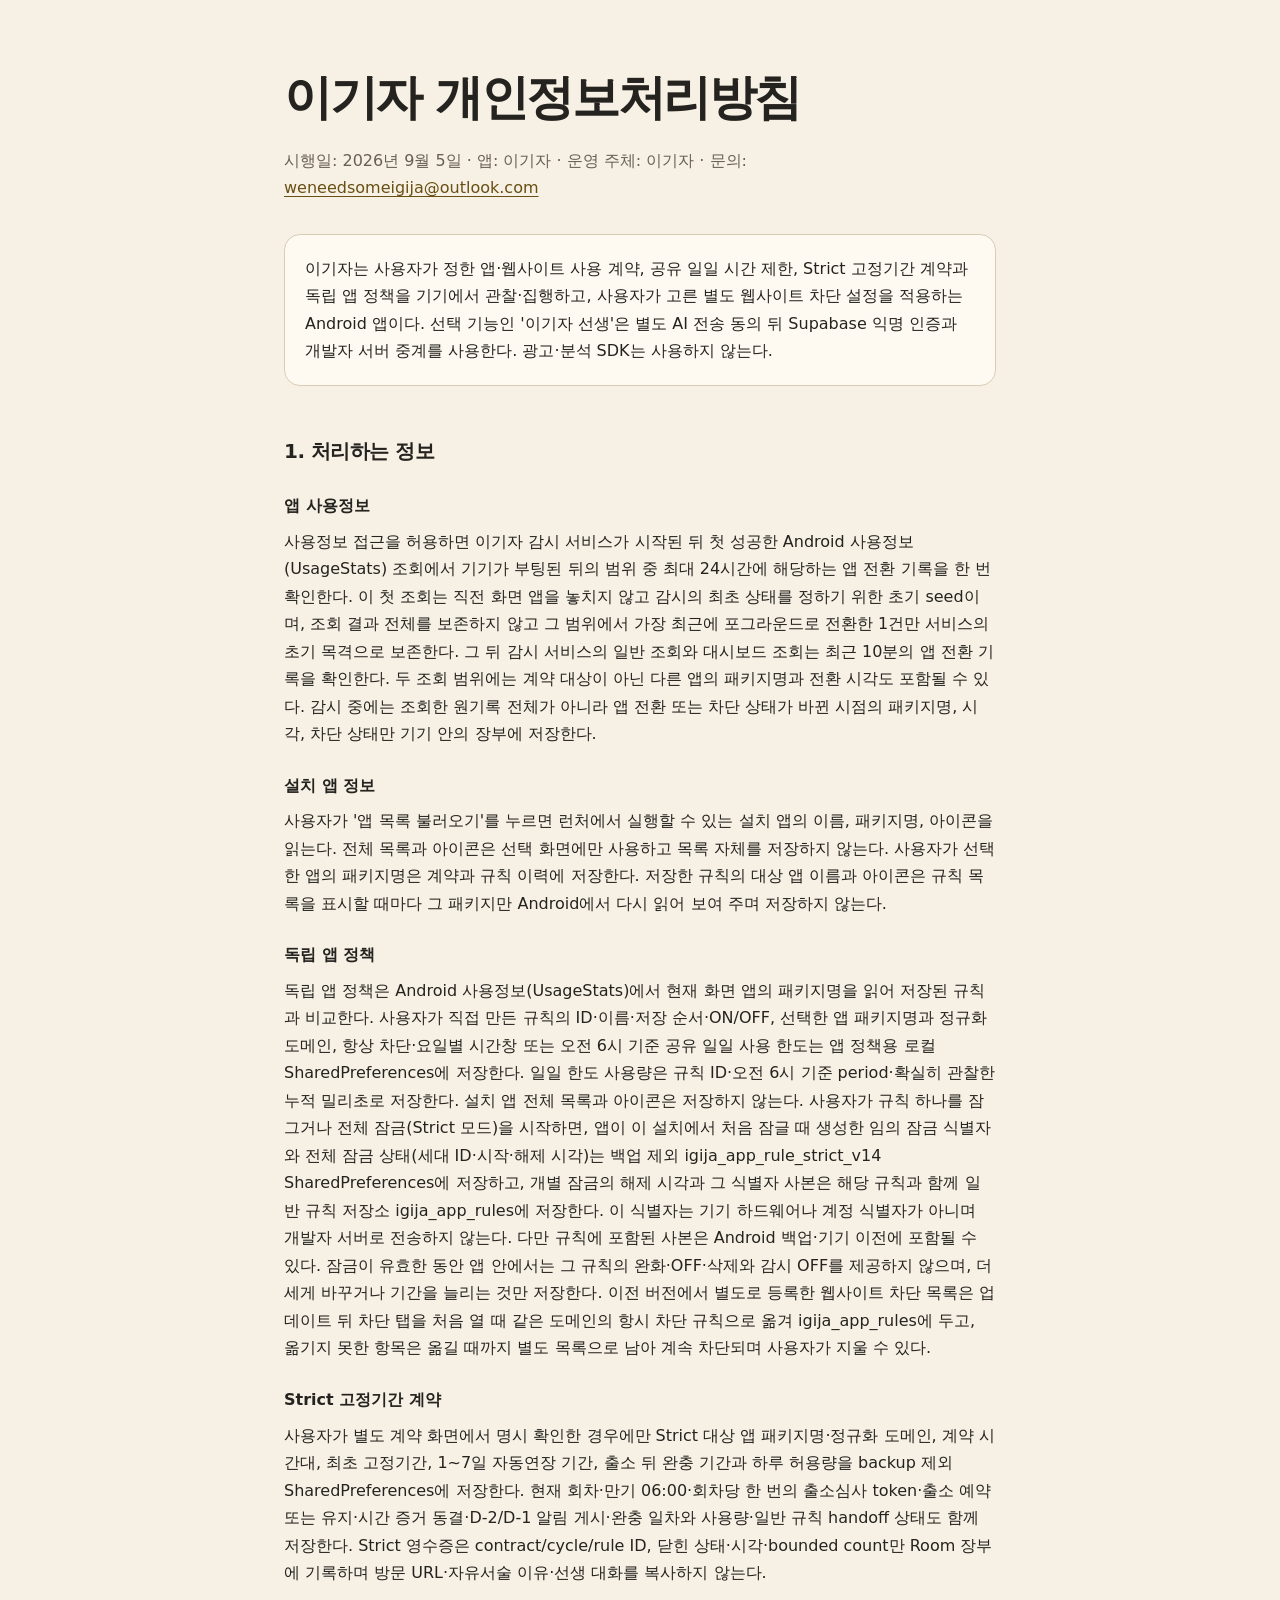
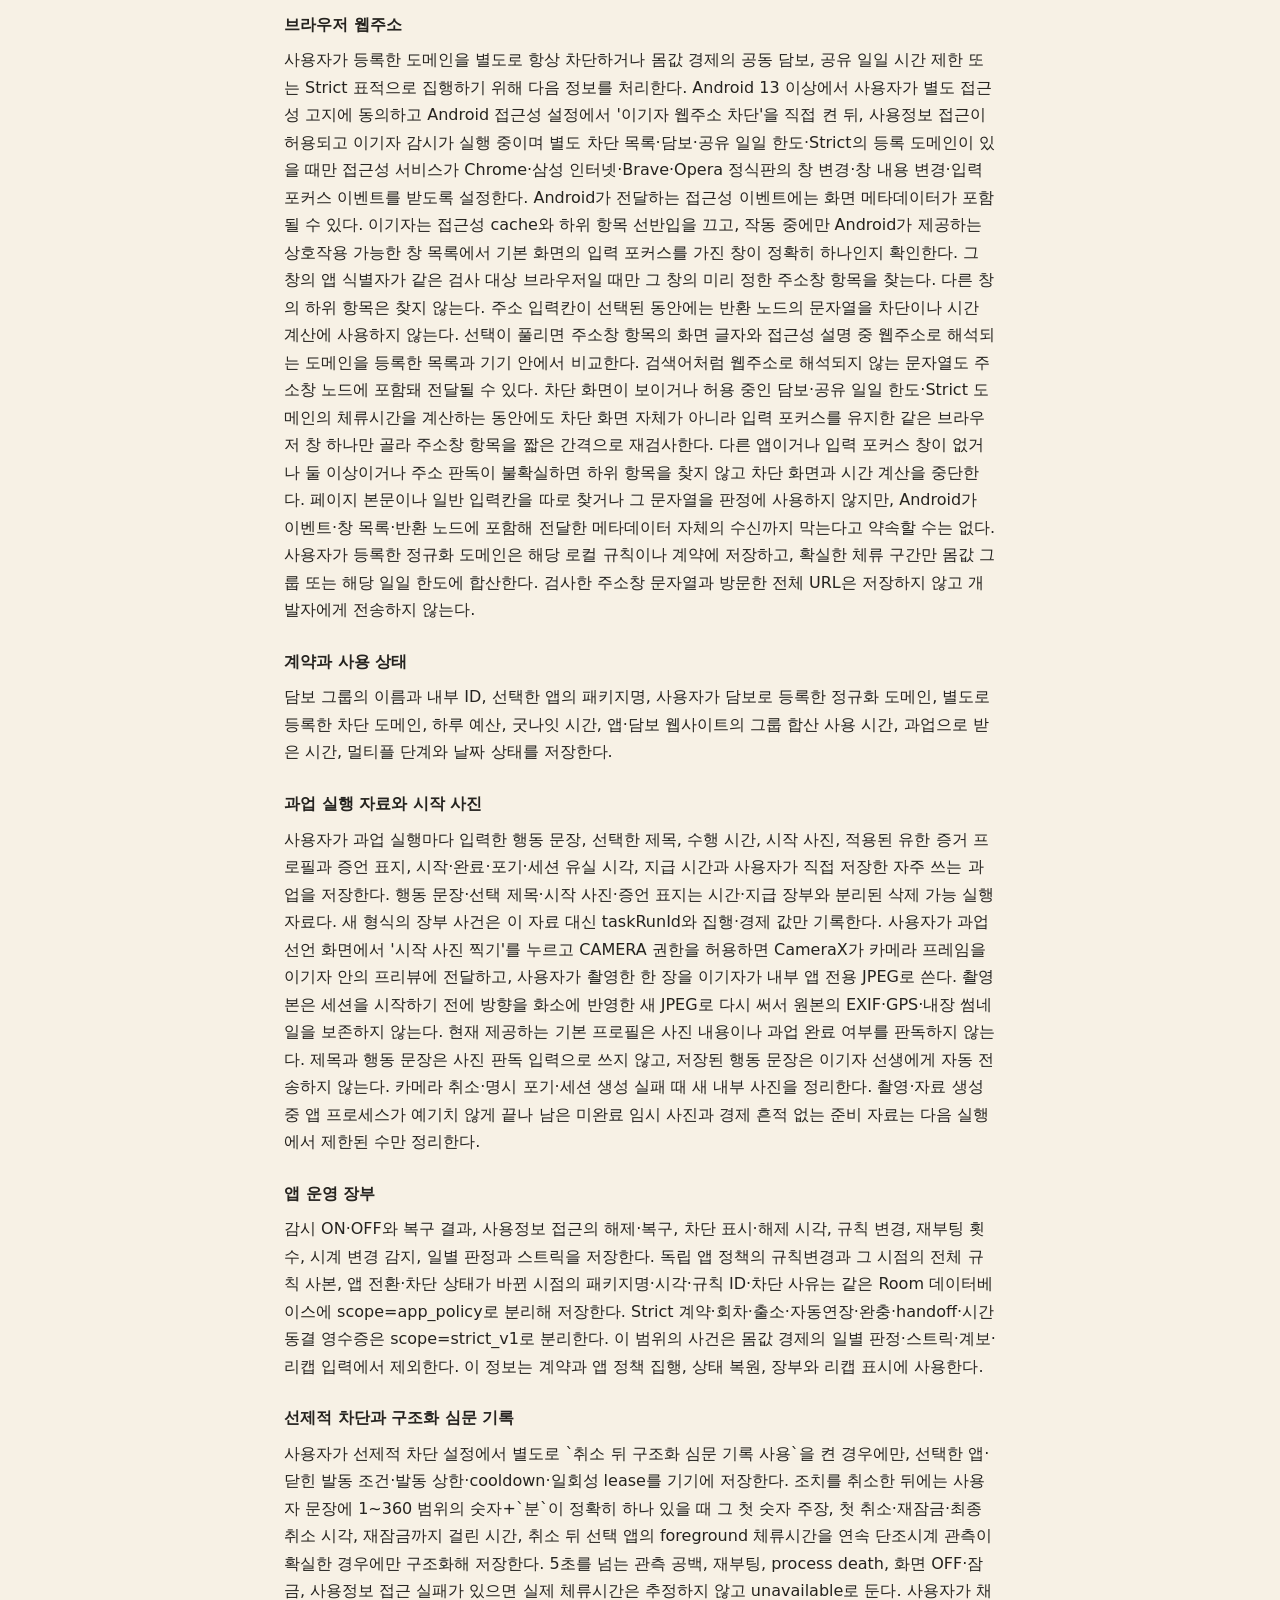
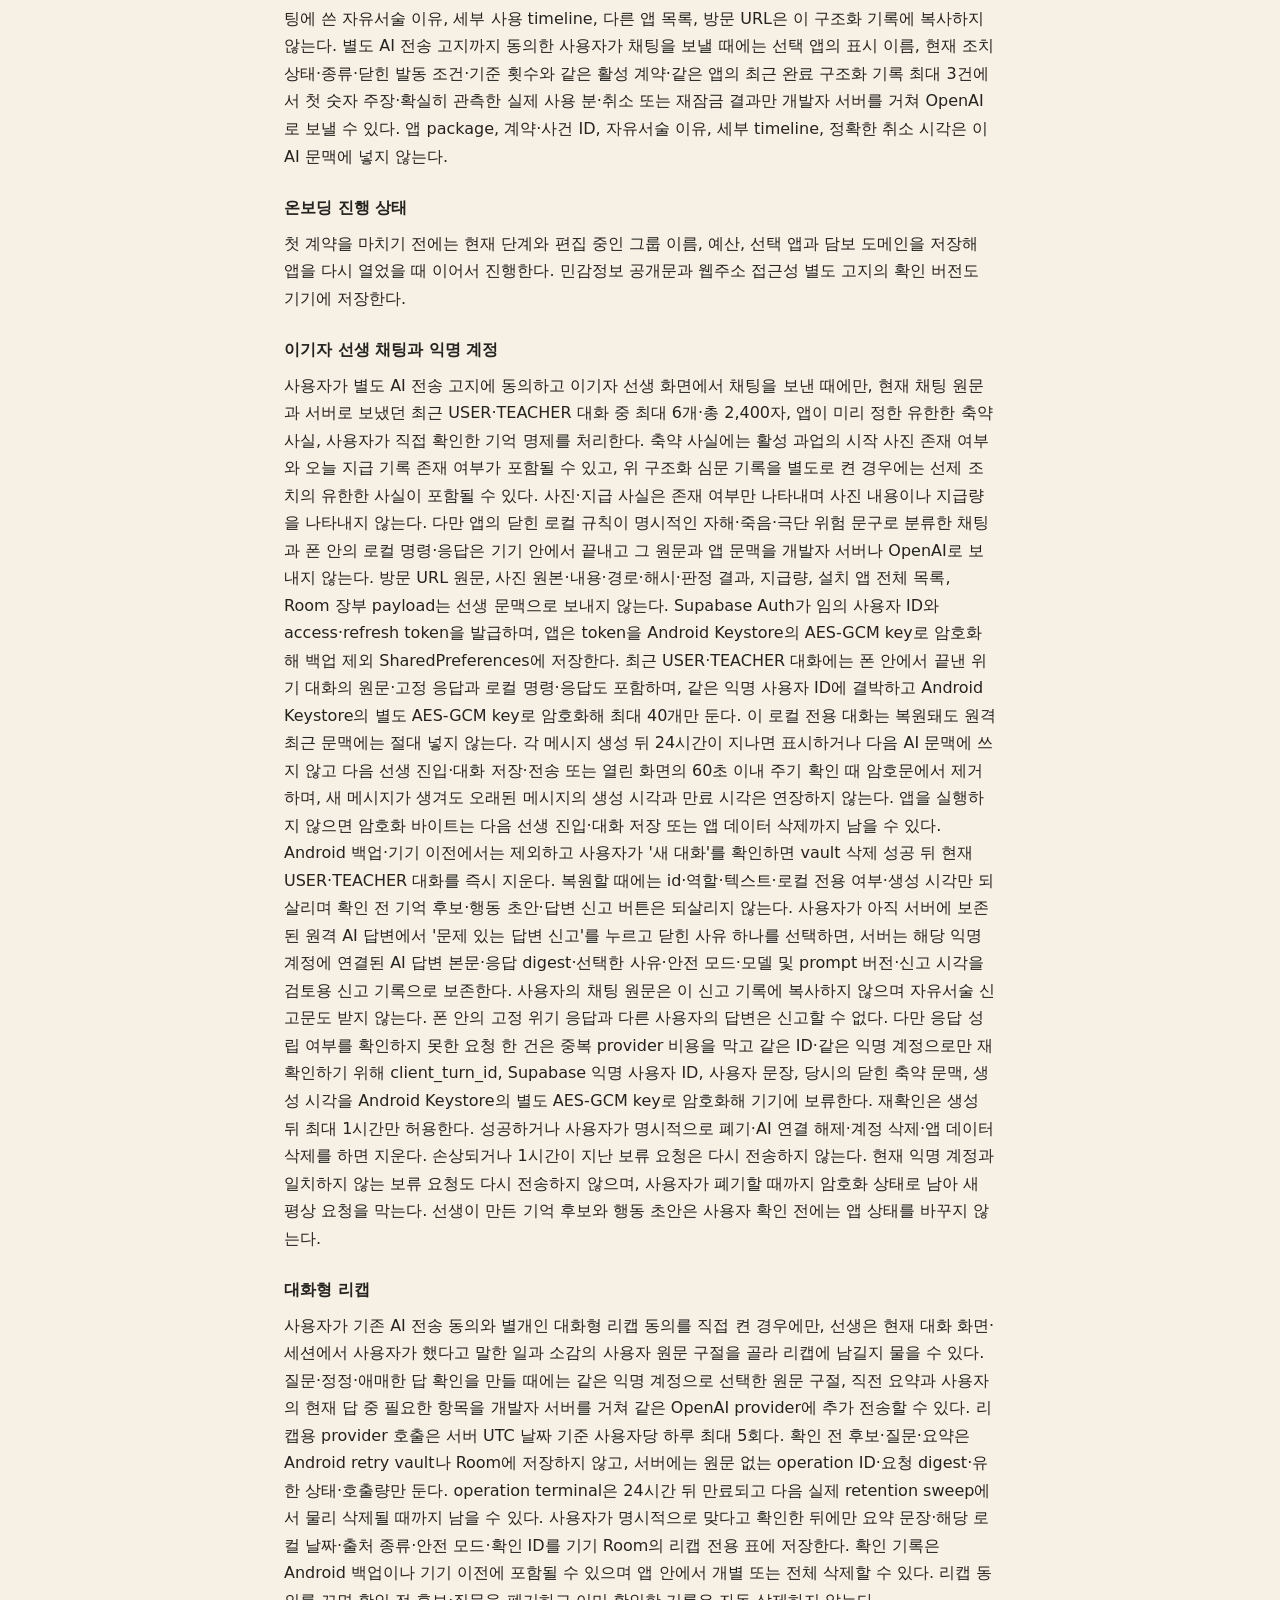
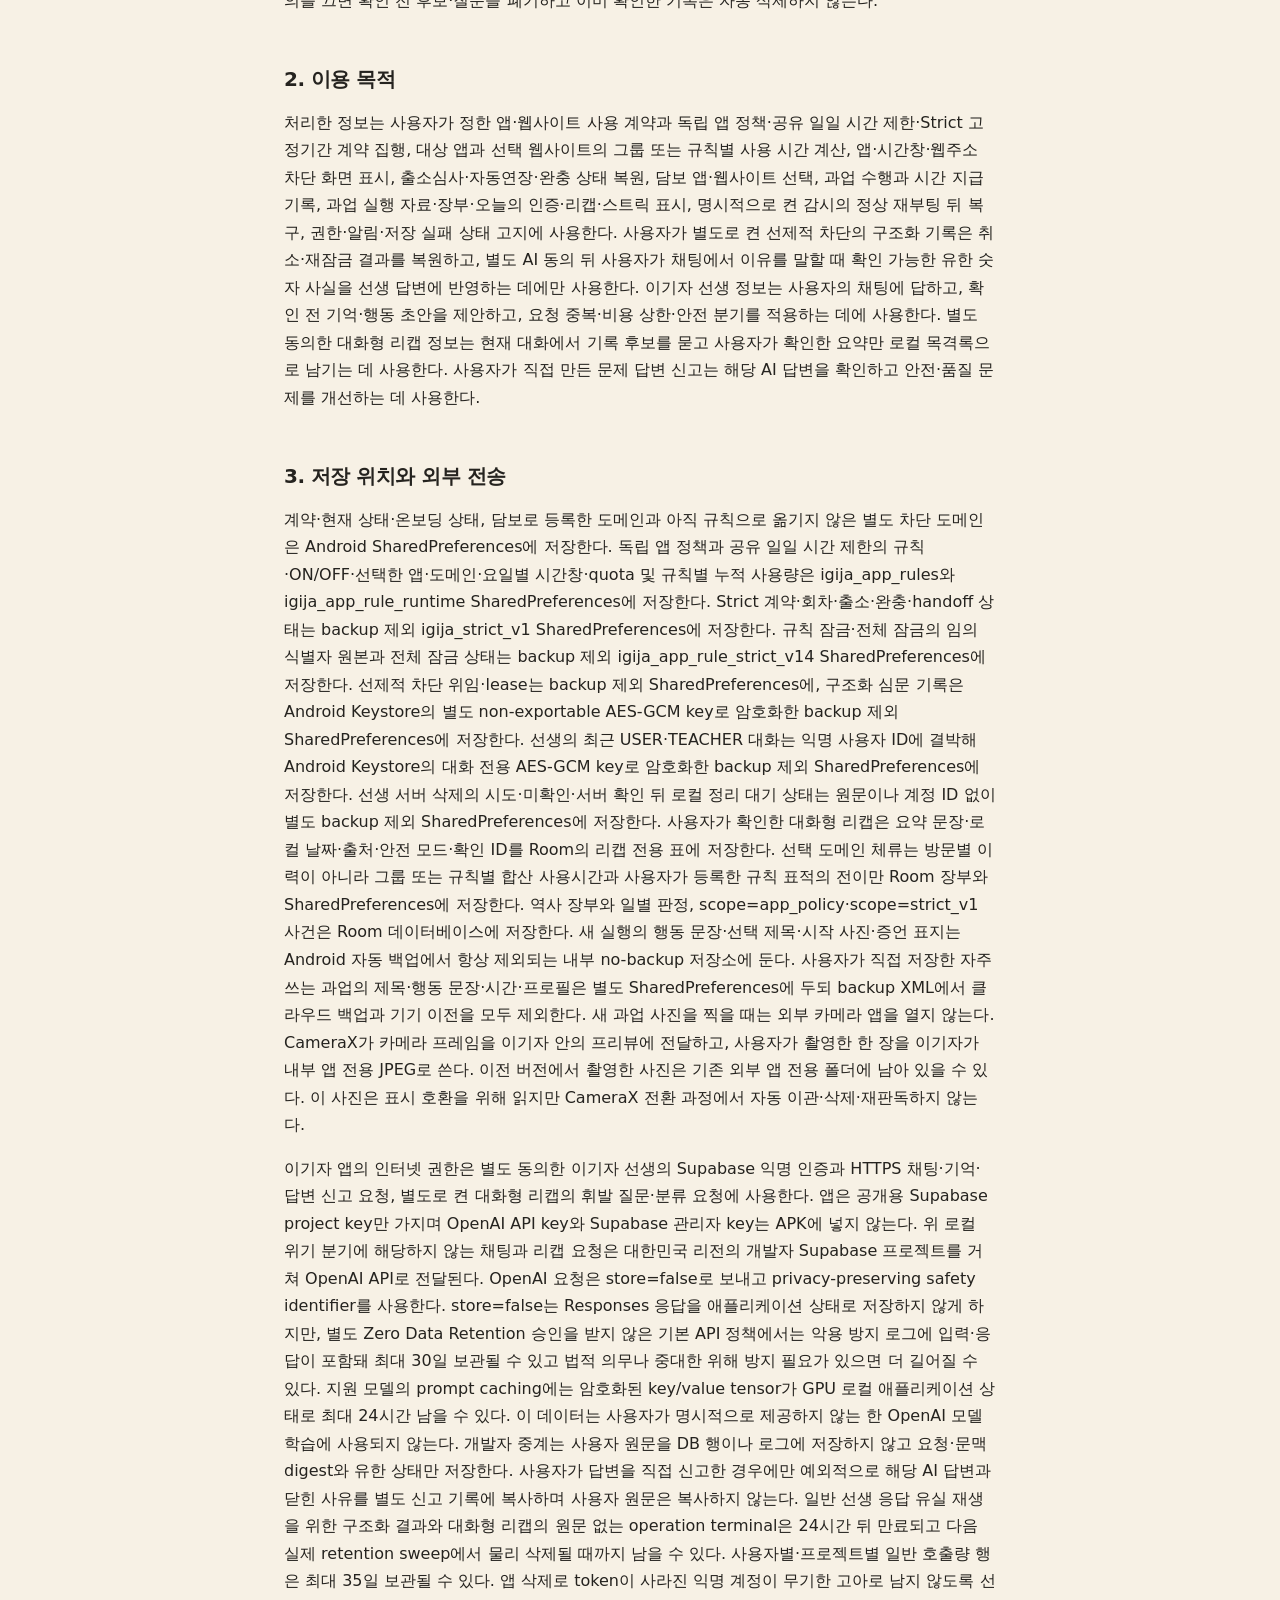
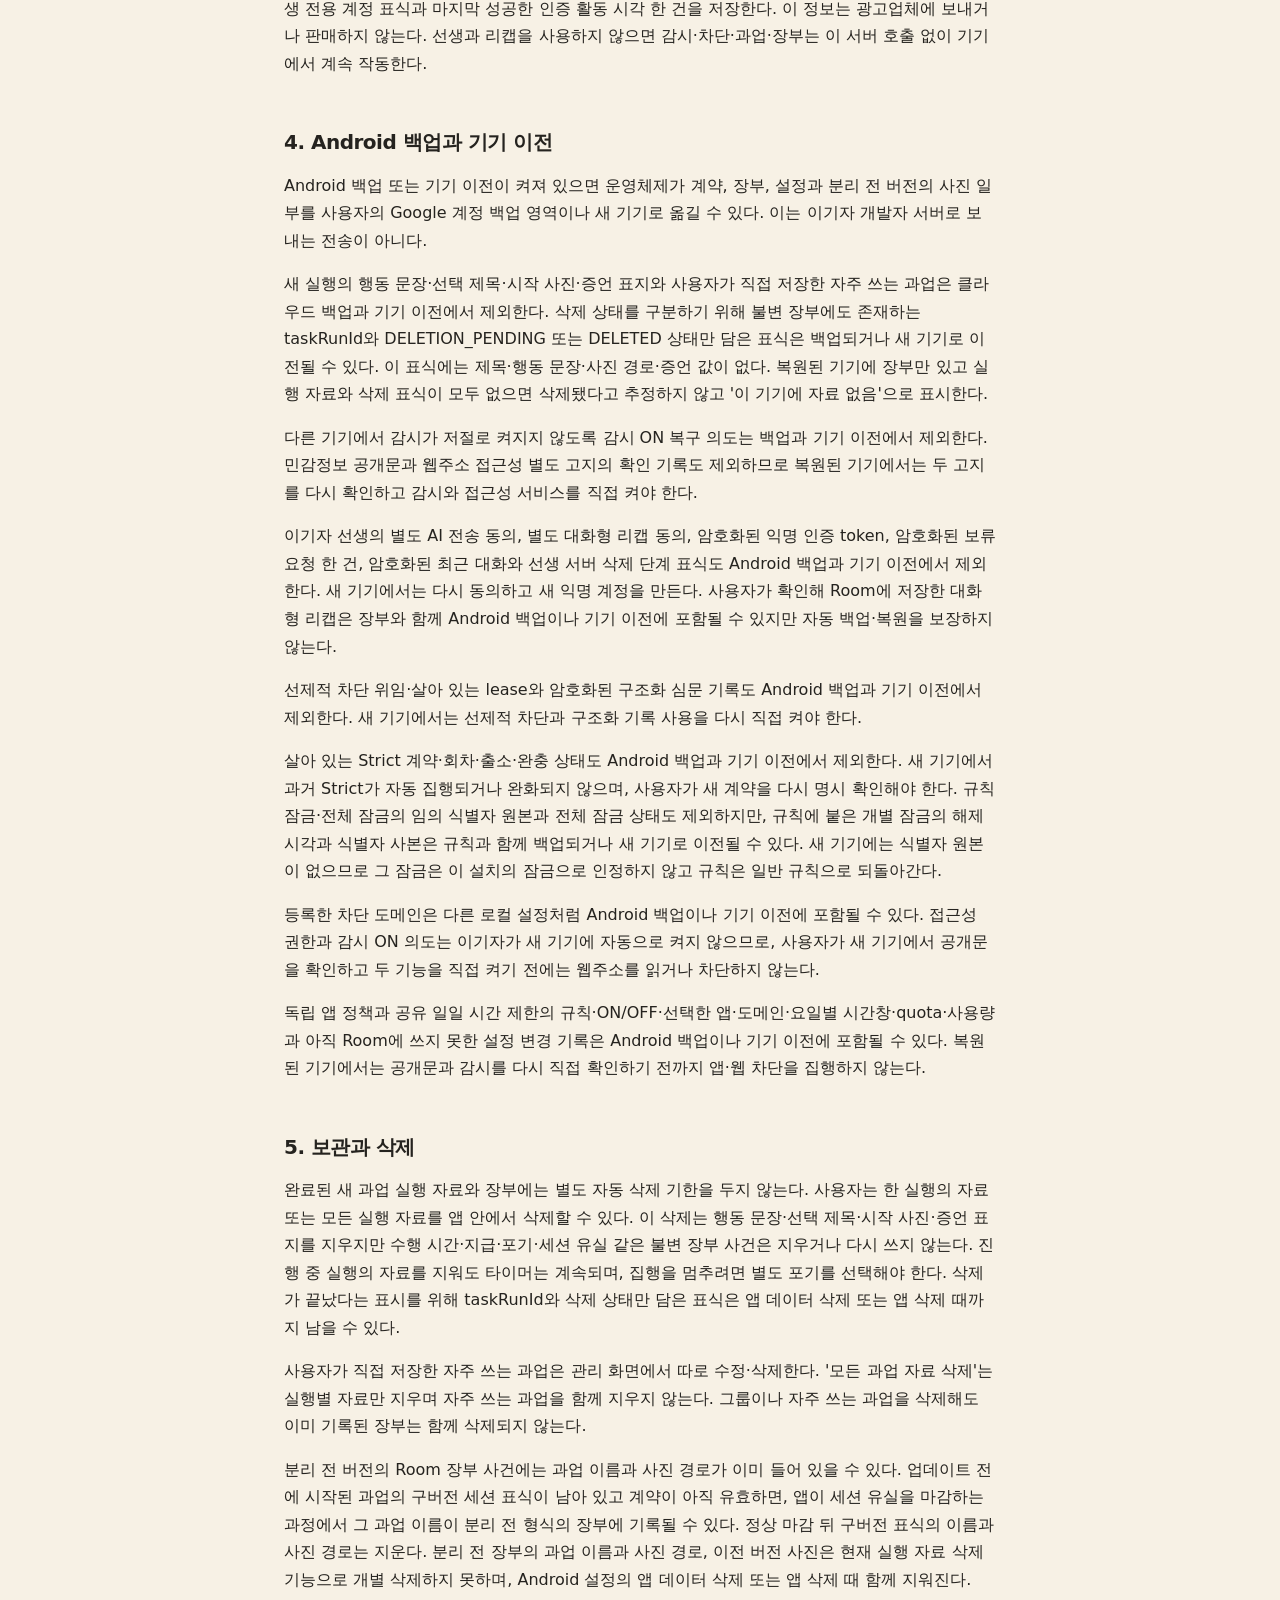
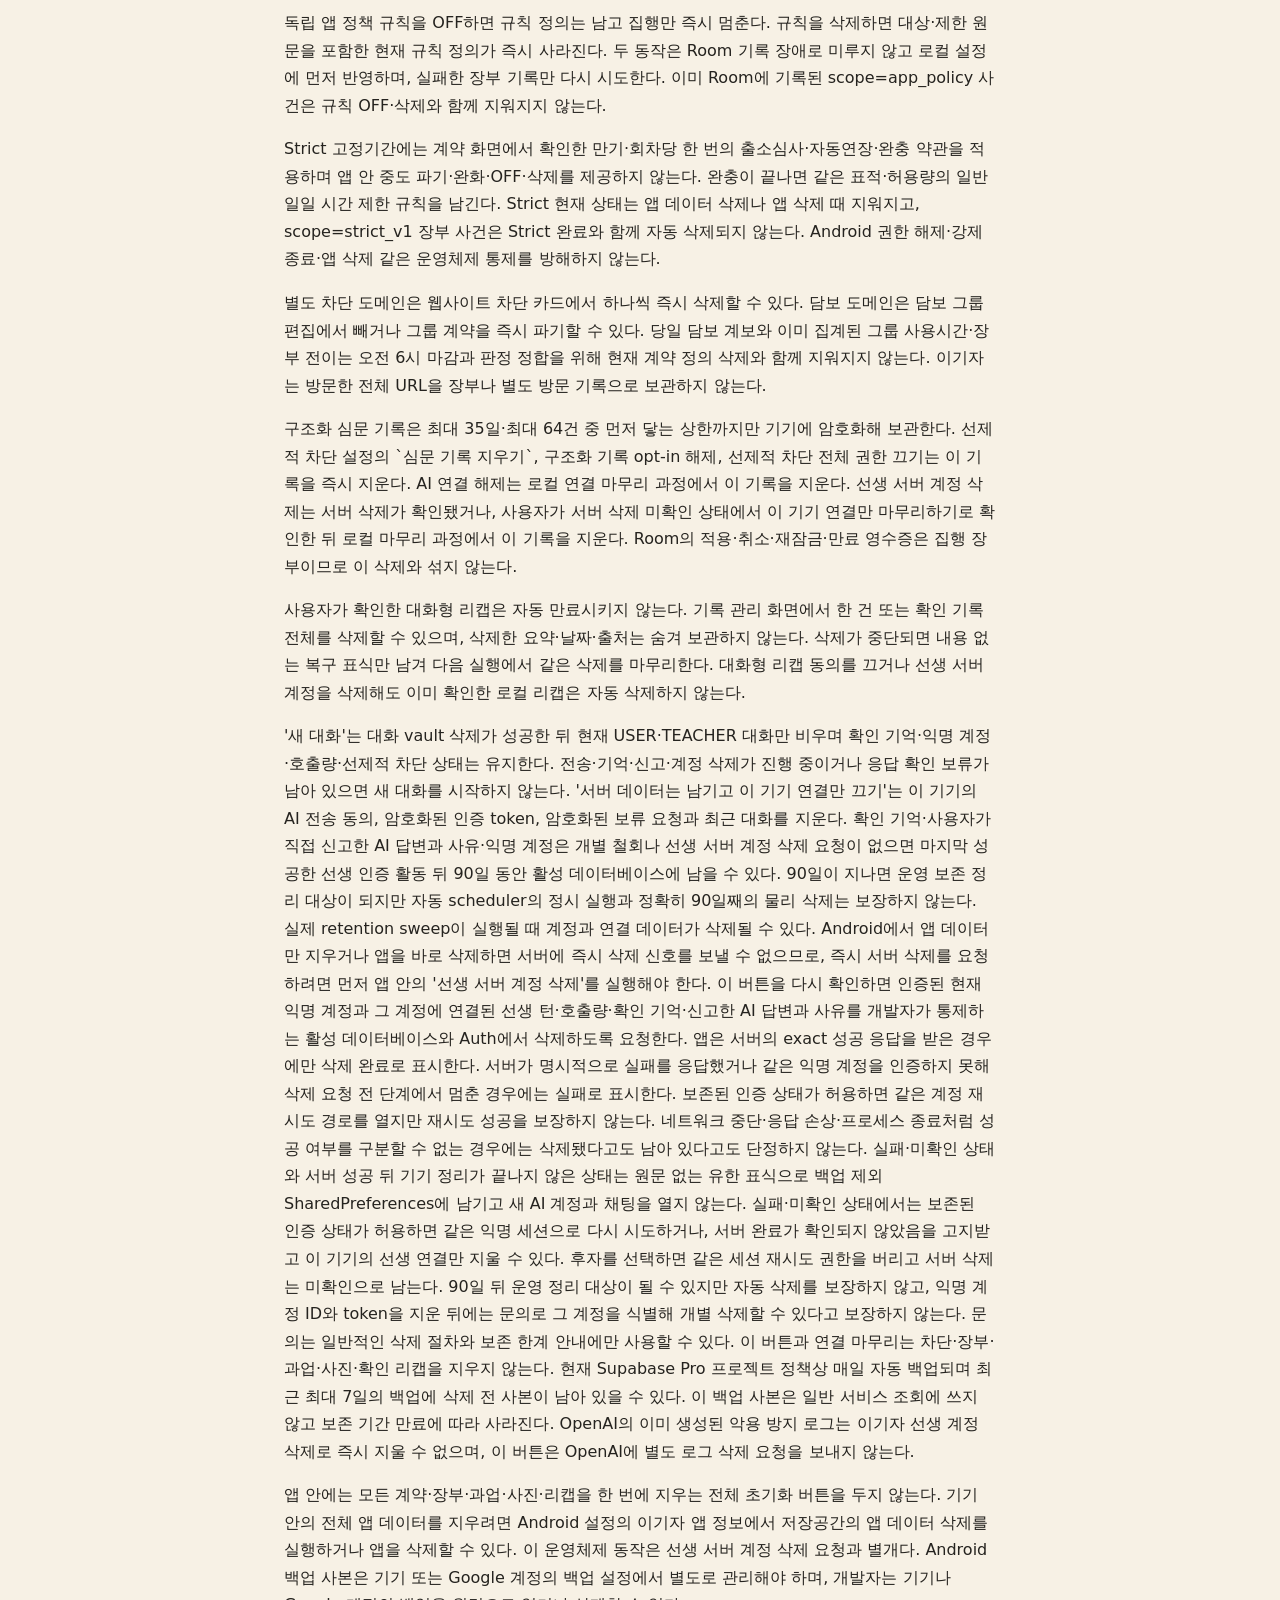
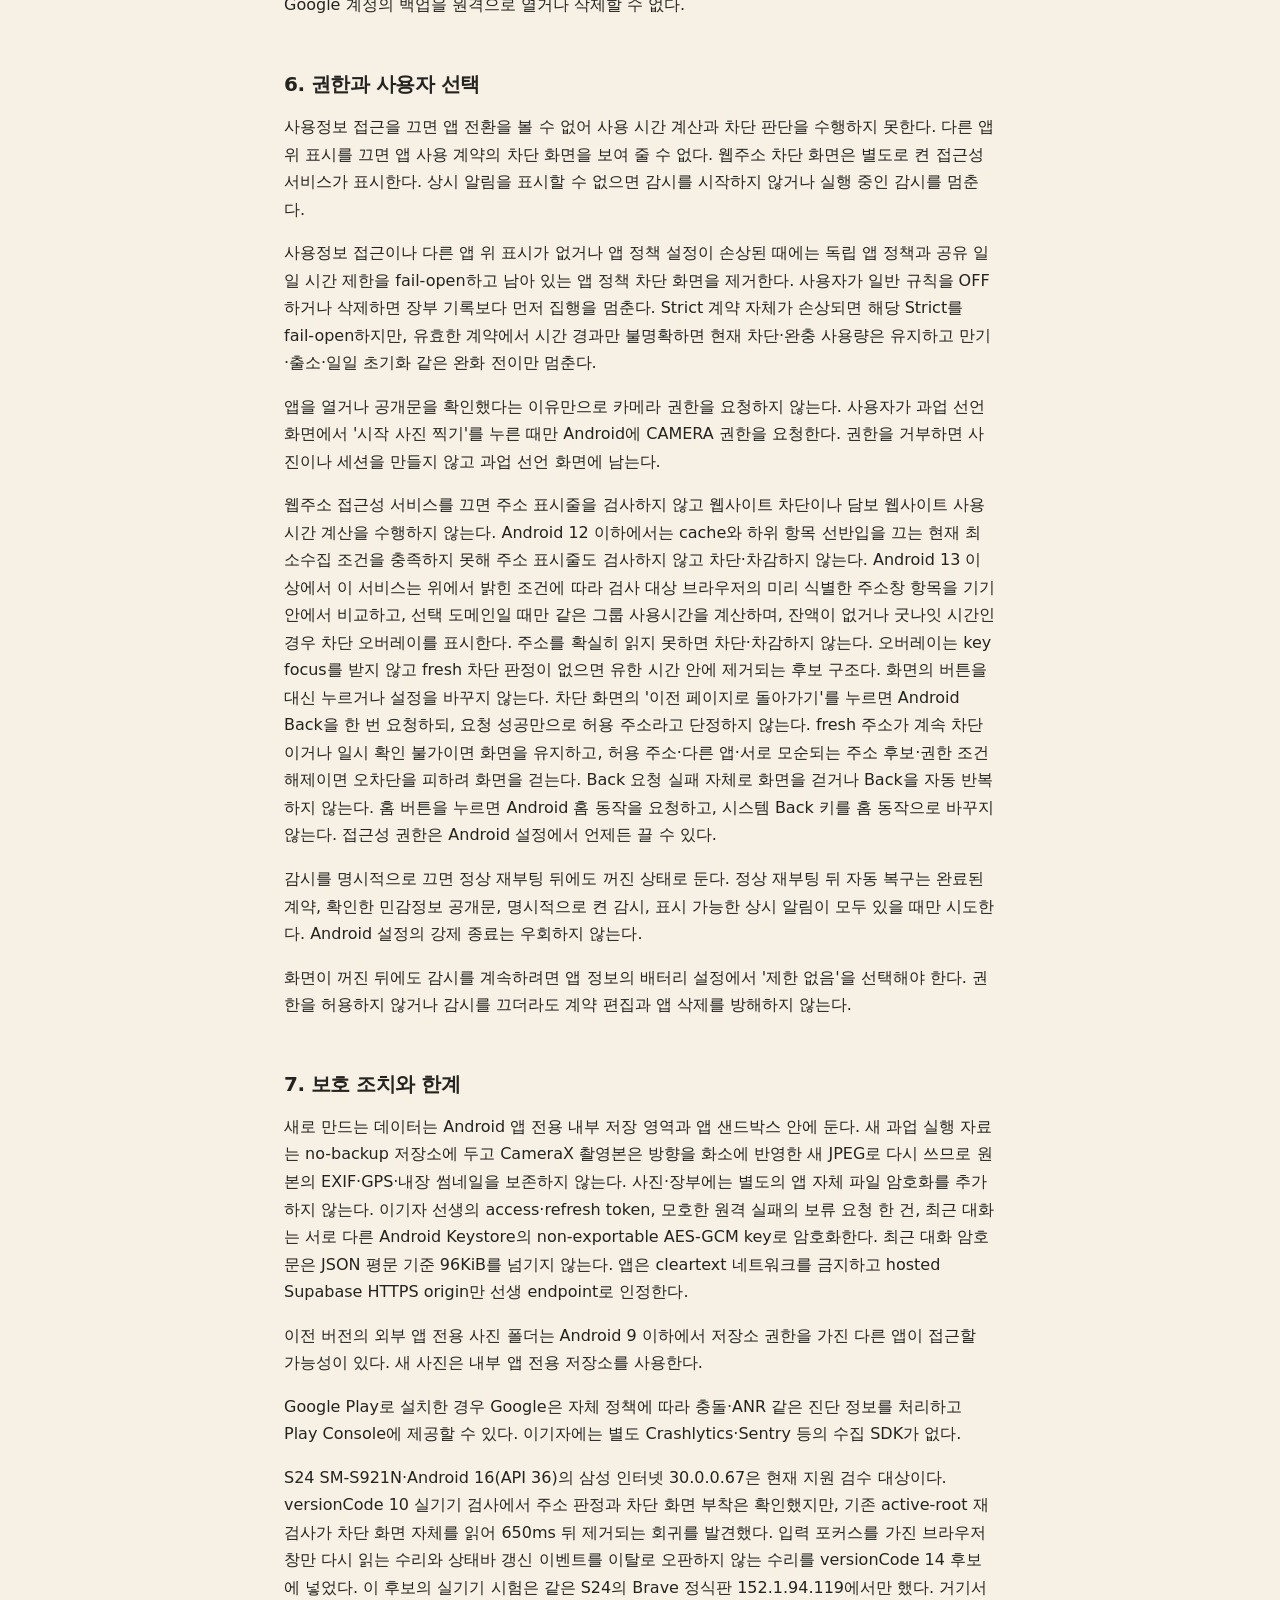
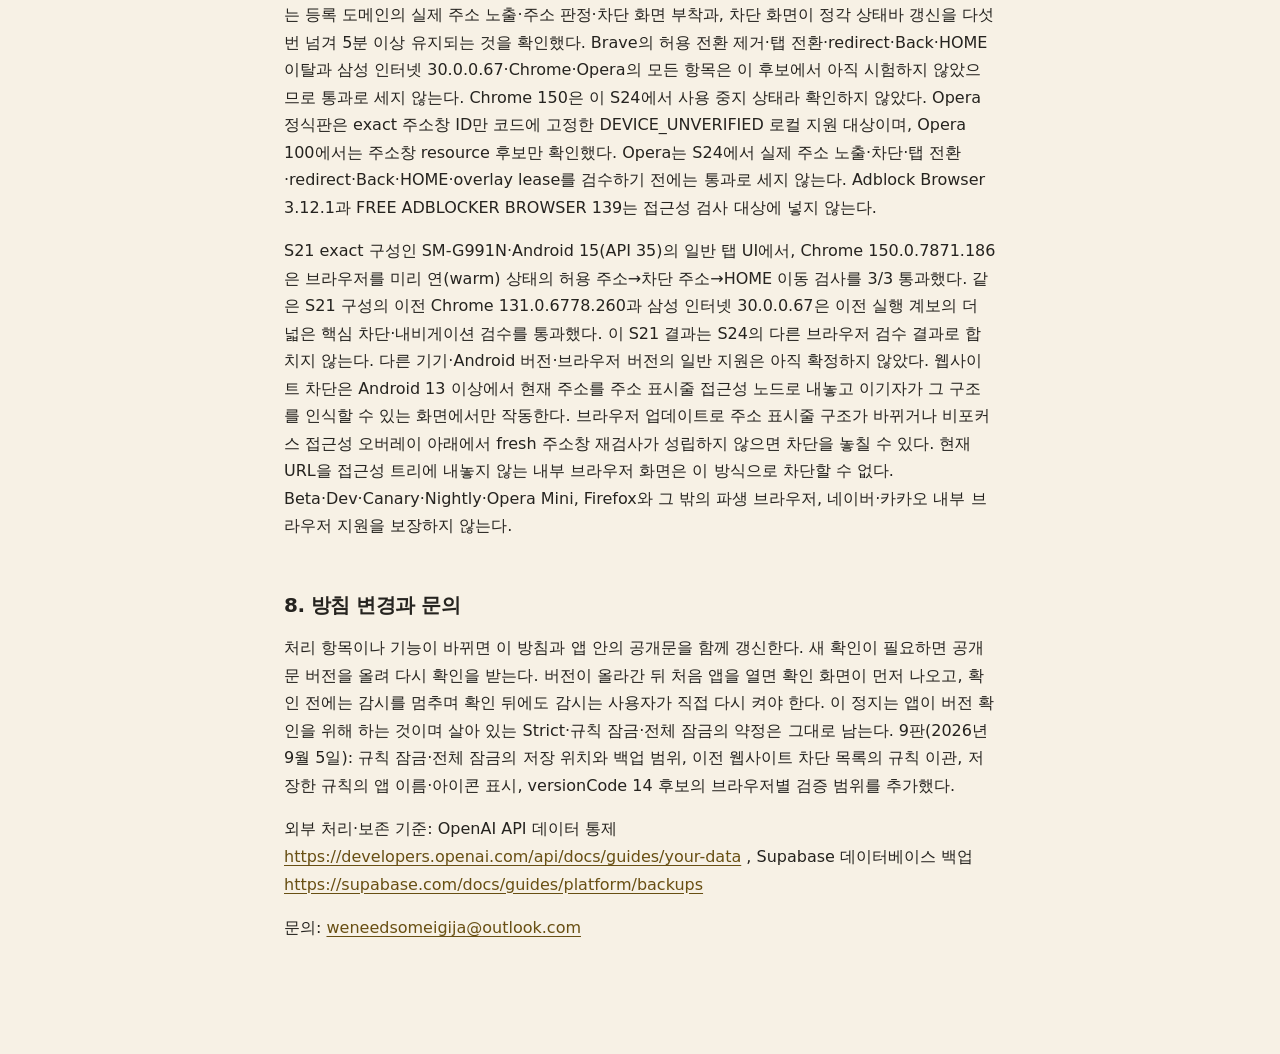
==== commit 9a7c522f: "privacy policy v9 (effective 2026-09-05): rule locks, legacy list migration, rule icons, browser ver" ====
--- a/index.html
+++ b/index.html
@@ -4,7 +4,7 @@
   <meta charset="utf-8">
   <meta name="viewport" content="width=device-width, initial-scale=1">
   <meta name="color-scheme" content="light">
-  <meta name="policy-source-sha256" content="159ad1c726812e21820905b01a835ced7b355768e46f1d4a6b15f80973424f17">
+  <meta name="policy-source-sha256" content="00f2ac08f7109bda794cbb1d8822530a1fff03e68c71602506f016d8688ac240">
   <title>이기자 개인정보처리방침</title>
   <style>
     :root { color:#25231f; background:#f7f1e5; font-family:system-ui,-apple-system,BlinkMacSystemFont,"Segoe UI",sans-serif; line-height:1.72; }
@@ -22,19 +22,19 @@
 <body>
 <main>
   <h1>이기자 개인정보처리방침</h1>
-  <p class="meta">시행일: 2026년 8월 25일 · 앱: 이기자 · 운영 주체: 이기자 · 문의: <a href="mailto:weneedsomeigija@outlook.com">weneedsomeigija@outlook.com</a></p>
+  <p class="meta">시행일: 2026년 9월 5일 · 앱: 이기자 · 운영 주체: 이기자 · 문의: <a href="mailto:weneedsomeigija@outlook.com">weneedsomeigija@outlook.com</a></p>
   <p class="summary">이기자는 사용자가 정한 앱·웹사이트 사용 계약, 공유 일일 시간 제한, Strict 고정기간 계약과 독립 앱 정책을 기기에서 관찰·집행하고, 사용자가 고른 별도 웹사이트 차단 설정을 적용하는 Android 앱이다. 선택 기능인 &#x27;이기자 선생&#x27;은 별도 AI 전송 동의 뒤 Supabase 익명 인증과 개발자 서버 중계를 사용한다. 광고·분석 SDK는 사용하지 않는다.</p>
   <h2>1. 처리하는 정보</h2>
   <h3>앱 사용정보</h3>
   <p>사용정보 접근을 허용하면 이기자 감시 서비스가 시작된 뒤 첫 성공한 Android 사용정보(UsageStats) 조회에서 기기가 부팅된 뒤의 범위 중 최대 24시간에 해당하는 앱 전환 기록을 한 번 확인한다. 이 첫 조회는 직전 화면 앱을 놓치지 않고 감시의 최초 상태를 정하기 위한 초기 seed이며, 조회 결과 전체를 보존하지 않고 그 범위에서 가장 최근에 포그라운드로 전환한 1건만 서비스의 초기 목격으로 보존한다. 그 뒤 감시 서비스의 일반 조회와 대시보드 조회는 최근 10분의 앱 전환 기록을 확인한다. 두 조회 범위에는 계약 대상이 아닌 다른 앱의 패키지명과 전환 시각도 포함될 수 있다. 감시 중에는 조회한 원기록 전체가 아니라 앱 전환 또는 차단 상태가 바뀐 시점의 패키지명, 시각, 차단 상태만 기기 안의 장부에 저장한다.</p>
   <h3>설치 앱 정보</h3>
-  <p>사용자가 &#x27;앱 목록 불러오기&#x27;를 누르면 런처에서 실행할 수 있는 설치 앱의 이름, 패키지명, 아이콘을 읽는다. 전체 목록과 아이콘은 선택 화면에만 사용하고 목록 자체를 저장하지 않는다. 사용자가 선택한 앱의 패키지명은 계약과 규칙 이력에 저장한다.</p>
+  <p>사용자가 &#x27;앱 목록 불러오기&#x27;를 누르면 런처에서 실행할 수 있는 설치 앱의 이름, 패키지명, 아이콘을 읽는다. 전체 목록과 아이콘은 선택 화면에만 사용하고 목록 자체를 저장하지 않는다. 사용자가 선택한 앱의 패키지명은 계약과 규칙 이력에 저장한다. 저장한 규칙의 대상 앱 이름과 아이콘은 규칙 목록을 표시할 때마다 그 패키지만 Android에서 다시 읽어 보여 주며 저장하지 않는다.</p>
   <h3>독립 앱 정책</h3>
-  <p>독립 앱 정책은 Android 사용정보(UsageStats)에서 현재 화면 앱의 패키지명을 읽어 저장된 규칙과 비교한다. 사용자가 직접 만든 규칙의 ID·이름·저장 순서·ON/OFF, 선택한 앱 패키지명과 정규화 도메인, 항상 차단·요일별 시간창 또는 오전 6시 기준 공유 일일 사용 한도는 앱 정책용 로컬 SharedPreferences에 저장한다. 일일 한도 사용량은 규칙 ID·오전 6시 기준 period·확실히 관찰한 누적 밀리초로 저장한다. 설치 앱 전체 목록과 아이콘은 저장하지 않는다.</p>
+  <p>독립 앱 정책은 Android 사용정보(UsageStats)에서 현재 화면 앱의 패키지명을 읽어 저장된 규칙과 비교한다. 사용자가 직접 만든 규칙의 ID·이름·저장 순서·ON/OFF, 선택한 앱 패키지명과 정규화 도메인, 항상 차단·요일별 시간창 또는 오전 6시 기준 공유 일일 사용 한도는 앱 정책용 로컬 SharedPreferences에 저장한다. 일일 한도 사용량은 규칙 ID·오전 6시 기준 period·확실히 관찰한 누적 밀리초로 저장한다. 설치 앱 전체 목록과 아이콘은 저장하지 않는다. 사용자가 규칙 하나를 잠그거나 전체 잠금(Strict 모드)을 시작하면, 앱이 이 설치에서 처음 잠글 때 생성한 임의 잠금 식별자와 전체 잠금 상태(세대 ID·시작·해제 시각)는 백업 제외 igija_app_rule_strict_v14 SharedPreferences에 저장하고, 개별 잠금의 해제 시각과 그 식별자 사본은 해당 규칙과 함께 일반 규칙 저장소 igija_app_rules에 저장한다. 이 식별자는 기기 하드웨어나 계정 식별자가 아니며 개발자 서버로 전송하지 않는다. 다만 규칙에 포함된 사본은 Android 백업·기기 이전에 포함될 수 있다. 잠금이 유효한 동안 앱 안에서는 그 규칙의 완화·OFF·삭제와 감시 OFF를 제공하지 않으며, 더 세게 바꾸거나 기간을 늘리는 것만 저장한다. 이전 버전에서 별도로 등록한 웹사이트 차단 목록은 업데이트 뒤 차단 탭을 처음 열 때 같은 도메인의 항시 차단 규칙으로 옮겨 igija_app_rules에 두고, 옮기지 못한 항목은 옮길 때까지 별도 목록으로 남아 계속 차단되며 사용자가 지울 수 있다.</p>
   <h3>Strict 고정기간 계약</h3>
   <p>사용자가 별도 계약 화면에서 명시 확인한 경우에만 Strict 대상 앱 패키지명·정규화 도메인, 계약 시간대, 최초 고정기간, 1~7일 자동연장 기간, 출소 뒤 완충 기간과 하루 허용량을 backup 제외 SharedPreferences에 저장한다. 현재 회차·만기 06:00·회차당 한 번의 출소심사 token·출소 예약 또는 유지·시간 증거 동결·D-2/D-1 알림 게시·완충 일차와 사용량·일반 규칙 handoff 상태도 함께 저장한다. Strict 영수증은 contract/cycle/rule ID, 닫힌 상태·시각·bounded count만 Room 장부에 기록하며 방문 URL·자유서술 이유·선생 대화를 복사하지 않는다.</p>
   <h3>브라우저 웹주소</h3>
-  <p>사용자가 등록한 도메인을 별도로 항상 차단하거나 몸값 경제의 공동 담보, 공유 일일 시간 제한 또는 Strict 표적으로 집행하기 위해 다음 정보를 처리한다. Android 13 이상에서 사용자가 별도 접근성 고지에 동의하고 Android 접근성 설정에서 &#x27;이기자 웹주소 차단&#x27;을 직접 켠 뒤, 사용정보 접근이 허용되고 이기자 감시가 실행 중이며 별도 차단 목록·담보·공유 일일 한도·Strict의 등록 도메인이 있을 때만 접근성 서비스가 Chrome 정식판과 삼성 인터넷 정식판의 창 변경·창 내용 변경·입력 포커스 이벤트를 받도록 설정한다. Android가 전달하는 접근성 이벤트에는 화면 메타데이터가 포함될 수 있다. 이기자는 접근성 cache와 하위 항목 선반입을 끄고, 작동 중에만 Android가 제공하는 상호작용 가능한 창 목록에서 기본 화면의 입력 포커스를 가진 창이 정확히 하나인지 확인한다. 그 창의 앱 식별자가 같은 검사 대상 브라우저일 때만 그 창의 미리 정한 주소창 항목을 찾는다. 다른 창의 하위 항목은 찾지 않는다. 주소 입력칸이 선택된 동안에는 반환 노드의 문자열을 차단이나 시간 계산에 사용하지 않는다. 선택이 풀리면 주소창 항목의 화면 글자와 접근성 설명 중 웹주소로 해석되는 도메인을 등록한 목록과 기기 안에서 비교한다. 검색어처럼 웹주소로 해석되지 않는 문자열도 주소창 노드에 포함돼 전달될 수 있다. 차단 화면이 보이거나 허용 중인 담보·공유 일일 한도·Strict 도메인의 체류시간을 계산하는 동안에도 차단 화면 자체가 아니라 입력 포커스를 유지한 같은 브라우저 창 하나만 골라 주소창 항목을 짧은 간격으로 재검사한다. 다른 앱이거나 입력 포커스 창이 없거나 둘 이상이거나 주소 판독이 불확실하면 하위 항목을 찾지 않고 차단 화면과 시간 계산을 중단한다. 페이지 본문이나 일반 입력칸을 따로 찾거나 그 문자열을 판정에 사용하지 않지만, Android가 이벤트·창 목록·반환 노드에 포함해 전달한 메타데이터 자체의 수신까지 막는다고 약속할 수는 없다. 사용자가 등록한 정규화 도메인은 해당 로컬 규칙이나 계약에 저장하고, 확실한 체류 구간만 몸값 그룹 또는 해당 일일 한도에 합산한다. 검사한 주소창 문자열과 방문한 전체 URL은 저장하지 않고 개발자에게 전송하지 않는다.</p>
+  <p>사용자가 등록한 도메인을 별도로 항상 차단하거나 몸값 경제의 공동 담보, 공유 일일 시간 제한 또는 Strict 표적으로 집행하기 위해 다음 정보를 처리한다. Android 13 이상에서 사용자가 별도 접근성 고지에 동의하고 Android 접근성 설정에서 &#x27;이기자 웹주소 차단&#x27;을 직접 켠 뒤, 사용정보 접근이 허용되고 이기자 감시가 실행 중이며 별도 차단 목록·담보·공유 일일 한도·Strict의 등록 도메인이 있을 때만 접근성 서비스가 Chrome·삼성 인터넷·Brave·Opera 정식판의 창 변경·창 내용 변경·입력 포커스 이벤트를 받도록 설정한다. Android가 전달하는 접근성 이벤트에는 화면 메타데이터가 포함될 수 있다. 이기자는 접근성 cache와 하위 항목 선반입을 끄고, 작동 중에만 Android가 제공하는 상호작용 가능한 창 목록에서 기본 화면의 입력 포커스를 가진 창이 정확히 하나인지 확인한다. 그 창의 앱 식별자가 같은 검사 대상 브라우저일 때만 그 창의 미리 정한 주소창 항목을 찾는다. 다른 창의 하위 항목은 찾지 않는다. 주소 입력칸이 선택된 동안에는 반환 노드의 문자열을 차단이나 시간 계산에 사용하지 않는다. 선택이 풀리면 주소창 항목의 화면 글자와 접근성 설명 중 웹주소로 해석되는 도메인을 등록한 목록과 기기 안에서 비교한다. 검색어처럼 웹주소로 해석되지 않는 문자열도 주소창 노드에 포함돼 전달될 수 있다. 차단 화면이 보이거나 허용 중인 담보·공유 일일 한도·Strict 도메인의 체류시간을 계산하는 동안에도 차단 화면 자체가 아니라 입력 포커스를 유지한 같은 브라우저 창 하나만 골라 주소창 항목을 짧은 간격으로 재검사한다. 다른 앱이거나 입력 포커스 창이 없거나 둘 이상이거나 주소 판독이 불확실하면 하위 항목을 찾지 않고 차단 화면과 시간 계산을 중단한다. 페이지 본문이나 일반 입력칸을 따로 찾거나 그 문자열을 판정에 사용하지 않지만, Android가 이벤트·창 목록·반환 노드에 포함해 전달한 메타데이터 자체의 수신까지 막는다고 약속할 수는 없다. 사용자가 등록한 정규화 도메인은 해당 로컬 규칙이나 계약에 저장하고, 확실한 체류 구간만 몸값 그룹 또는 해당 일일 한도에 합산한다. 검사한 주소창 문자열과 방문한 전체 URL은 저장하지 않고 개발자에게 전송하지 않는다.</p>
   <h3>계약과 사용 상태</h3>
   <p>담보 그룹의 이름과 내부 ID, 선택한 앱의 패키지명, 사용자가 담보로 등록한 정규화 도메인, 별도로 등록한 차단 도메인, 하루 예산, 굿나잇 시간, 앱·담보 웹사이트의 그룹 합산 사용 시간, 과업으로 받은 시간, 멀티플 단계와 날짜 상태를 저장한다.</p>
   <h3>과업 실행 자료와 시작 사진</h3>
@@ -52,7 +52,7 @@
   <h2>2. 이용 목적</h2>
   <p>처리한 정보는 사용자가 정한 앱·웹사이트 사용 계약과 독립 앱 정책·공유 일일 시간 제한·Strict 고정기간 계약 집행, 대상 앱과 선택 웹사이트의 그룹 또는 규칙별 사용 시간 계산, 앱·시간창·웹주소 차단 화면 표시, 출소심사·자동연장·완충 상태 복원, 담보 앱·웹사이트 선택, 과업 수행과 시간 지급 기록, 과업 실행 자료·장부·오늘의 인증·리캡·스트릭 표시, 명시적으로 켠 감시의 정상 재부팅 뒤 복구, 권한·알림·저장 실패 상태 고지에 사용한다. 사용자가 별도로 켠 선제적 차단의 구조화 기록은 취소·재잠금 결과를 복원하고, 별도 AI 동의 뒤 사용자가 채팅에서 이유를 말할 때 확인 가능한 유한 숫자 사실을 선생 답변에 반영하는 데에만 사용한다. 이기자 선생 정보는 사용자의 채팅에 답하고, 확인 전 기억·행동 초안을 제안하고, 요청 중복·비용 상한·안전 분기를 적용하는 데에 사용한다. 별도 동의한 대화형 리캡 정보는 현재 대화에서 기록 후보를 묻고 사용자가 확인한 요약만 로컬 목격록으로 남기는 데 사용한다. 사용자가 직접 만든 문제 답변 신고는 해당 AI 답변을 확인하고 안전·품질 문제를 개선하는 데 사용한다.</p>
   <h2>3. 저장 위치와 외부 전송</h2>
-  <p>계약·현재 상태·온보딩 상태, 담보로 등록한 도메인과 별도로 등록한 차단 도메인은 Android SharedPreferences에 저장한다. 독립 앱 정책과 공유 일일 시간 제한의 규칙·ON/OFF·선택한 앱·도메인·요일별 시간창·quota 및 규칙별 누적 사용량은 igija_app_rules와 igija_app_rule_runtime SharedPreferences에 저장한다. Strict 계약·회차·출소·완충·handoff 상태는 backup 제외 igija_strict_v1 SharedPreferences에 저장한다. 선제적 차단 위임·lease는 backup 제외 SharedPreferences에, 구조화 심문 기록은 Android Keystore의 별도 non-exportable AES-GCM key로 암호화한 backup 제외 SharedPreferences에 저장한다. 선생의 최근 USER·TEACHER 대화는 익명 사용자 ID에 결박해 Android Keystore의 대화 전용 AES-GCM key로 암호화한 backup 제외 SharedPreferences에 저장한다. 선생 서버 삭제의 시도·미확인·서버 확인 뒤 로컬 정리 대기 상태는 원문이나 계정 ID 없이 별도 backup 제외 SharedPreferences에 저장한다. 사용자가 확인한 대화형 리캡은 요약 문장·로컬 날짜·출처·안전 모드·확인 ID를 Room의 리캡 전용 표에 저장한다. 선택 도메인 체류는 방문별 이력이 아니라 그룹 또는 규칙별 합산 사용시간과 사용자가 등록한 규칙 표적의 전이만 Room 장부와 SharedPreferences에 저장한다. 역사 장부와 일별 판정, scope=app_policy·scope=strict_v1 사건은 Room 데이터베이스에 저장한다. 새 실행의 행동 문장·선택 제목·시작 사진·증언 표지는 Android 자동 백업에서 항상 제외되는 내부 no-backup 저장소에 둔다. 사용자가 직접 저장한 자주 쓰는 과업의 제목·행동 문장·시간·프로필은 별도 SharedPreferences에 두되 backup XML에서 클라우드 백업과 기기 이전을 모두 제외한다. 새 과업 사진을 찍을 때는 외부 카메라 앱을 열지 않는다. CameraX가 카메라 프레임을 이기자 안의 프리뷰에 전달하고, 사용자가 촬영한 한 장을 이기자가 내부 앱 전용 JPEG로 쓴다. 이전 버전에서 촬영한 사진은 기존 외부 앱 전용 폴더에 남아 있을 수 있다. 이 사진은 표시 호환을 위해 읽지만 CameraX 전환 과정에서 자동 이관·삭제·재판독하지 않는다.</p>
+  <p>계약·현재 상태·온보딩 상태, 담보로 등록한 도메인과 아직 규칙으로 옮기지 않은 별도 차단 도메인은 Android SharedPreferences에 저장한다. 독립 앱 정책과 공유 일일 시간 제한의 규칙·ON/OFF·선택한 앱·도메인·요일별 시간창·quota 및 규칙별 누적 사용량은 igija_app_rules와 igija_app_rule_runtime SharedPreferences에 저장한다. Strict 계약·회차·출소·완충·handoff 상태는 backup 제외 igija_strict_v1 SharedPreferences에 저장한다. 규칙 잠금·전체 잠금의 임의 식별자 원본과 전체 잠금 상태는 backup 제외 igija_app_rule_strict_v14 SharedPreferences에 저장한다. 선제적 차단 위임·lease는 backup 제외 SharedPreferences에, 구조화 심문 기록은 Android Keystore의 별도 non-exportable AES-GCM key로 암호화한 backup 제외 SharedPreferences에 저장한다. 선생의 최근 USER·TEACHER 대화는 익명 사용자 ID에 결박해 Android Keystore의 대화 전용 AES-GCM key로 암호화한 backup 제외 SharedPreferences에 저장한다. 선생 서버 삭제의 시도·미확인·서버 확인 뒤 로컬 정리 대기 상태는 원문이나 계정 ID 없이 별도 backup 제외 SharedPreferences에 저장한다. 사용자가 확인한 대화형 리캡은 요약 문장·로컬 날짜·출처·안전 모드·확인 ID를 Room의 리캡 전용 표에 저장한다. 선택 도메인 체류는 방문별 이력이 아니라 그룹 또는 규칙별 합산 사용시간과 사용자가 등록한 규칙 표적의 전이만 Room 장부와 SharedPreferences에 저장한다. 역사 장부와 일별 판정, scope=app_policy·scope=strict_v1 사건은 Room 데이터베이스에 저장한다. 새 실행의 행동 문장·선택 제목·시작 사진·증언 표지는 Android 자동 백업에서 항상 제외되는 내부 no-backup 저장소에 둔다. 사용자가 직접 저장한 자주 쓰는 과업의 제목·행동 문장·시간·프로필은 별도 SharedPreferences에 두되 backup XML에서 클라우드 백업과 기기 이전을 모두 제외한다. 새 과업 사진을 찍을 때는 외부 카메라 앱을 열지 않는다. CameraX가 카메라 프레임을 이기자 안의 프리뷰에 전달하고, 사용자가 촬영한 한 장을 이기자가 내부 앱 전용 JPEG로 쓴다. 이전 버전에서 촬영한 사진은 기존 외부 앱 전용 폴더에 남아 있을 수 있다. 이 사진은 표시 호환을 위해 읽지만 CameraX 전환 과정에서 자동 이관·삭제·재판독하지 않는다.</p>
   <p>이기자 앱의 인터넷 권한은 별도 동의한 이기자 선생의 Supabase 익명 인증과 HTTPS 채팅·기억·답변 신고 요청, 별도로 켠 대화형 리캡의 휘발 질문·분류 요청에 사용한다. 앱은 공개용 Supabase project key만 가지며 OpenAI API key와 Supabase 관리자 key는 APK에 넣지 않는다. 위 로컬 위기 분기에 해당하지 않는 채팅과 리캡 요청은 대한민국 리전의 개발자 Supabase 프로젝트를 거쳐 OpenAI API로 전달된다. OpenAI 요청은 store=false로 보내고 privacy-preserving safety identifier를 사용한다. store=false는 Responses 응답을 애플리케이션 상태로 저장하지 않게 하지만, 별도 Zero Data Retention 승인을 받지 않은 기본 API 정책에서는 악용 방지 로그에 입력·응답이 포함돼 최대 30일 보관될 수 있고 법적 의무나 중대한 위해 방지 필요가 있으면 더 길어질 수 있다. 지원 모델의 prompt caching에는 암호화된 key/value tensor가 GPU 로컬 애플리케이션 상태로 최대 24시간 남을 수 있다. 이 데이터는 사용자가 명시적으로 제공하지 않는 한 OpenAI 모델 학습에 사용되지 않는다. 개발자 중계는 사용자 원문을 DB 행이나 로그에 저장하지 않고 요청·문맥 digest와 유한 상태만 저장한다. 사용자가 답변을 직접 신고한 경우에만 예외적으로 해당 AI 답변과 닫힌 사유를 별도 신고 기록에 복사하며 사용자 원문은 복사하지 않는다. 일반 선생 응답 유실 재생을 위한 구조화 결과와 대화형 리캡의 원문 없는 operation terminal은 24시간 뒤 만료되고 다음 실제 retention sweep에서 물리 삭제될 때까지 남을 수 있다. 사용자별·프로젝트별 일반 호출량 행은 최대 35일 보관될 수 있다. 앱 삭제로 token이 사라진 익명 계정이 무기한 고아로 남지 않도록 선생 전용 계정 표식과 마지막 성공한 인증 활동 시각 한 건을 저장한다. 이 정보는 광고업체에 보내거나 판매하지 않는다. 선생과 리캡을 사용하지 않으면 감시·차단·과업·장부는 이 서버 호출 없이 기기에서 계속 작동한다.</p>
   <h2>4. Android 백업과 기기 이전</h2>
   <p>Android 백업 또는 기기 이전이 켜져 있으면 운영체제가 계약, 장부, 설정과 분리 전 버전의 사진 일부를 사용자의 Google 계정 백업 영역이나 새 기기로 옮길 수 있다. 이는 이기자 개발자 서버로 보내는 전송이 아니다.</p>
@@ -60,7 +60,7 @@
   <p>다른 기기에서 감시가 저절로 켜지지 않도록 감시 ON 복구 의도는 백업과 기기 이전에서 제외한다. 민감정보 공개문과 웹주소 접근성 별도 고지의 확인 기록도 제외하므로 복원된 기기에서는 두 고지를 다시 확인하고 감시와 접근성 서비스를 직접 켜야 한다.</p>
   <p>이기자 선생의 별도 AI 전송 동의, 별도 대화형 리캡 동의, 암호화된 익명 인증 token, 암호화된 보류 요청 한 건, 암호화된 최근 대화와 선생 서버 삭제 단계 표식도 Android 백업과 기기 이전에서 제외한다. 새 기기에서는 다시 동의하고 새 익명 계정을 만든다. 사용자가 확인해 Room에 저장한 대화형 리캡은 장부와 함께 Android 백업이나 기기 이전에 포함될 수 있지만 자동 백업·복원을 보장하지 않는다.</p>
   <p>선제적 차단 위임·살아 있는 lease와 암호화된 구조화 심문 기록도 Android 백업과 기기 이전에서 제외한다. 새 기기에서는 선제적 차단과 구조화 기록 사용을 다시 직접 켜야 한다.</p>
-  <p>살아 있는 Strict 계약·회차·출소·완충 상태도 Android 백업과 기기 이전에서 제외한다. 새 기기에서 과거 Strict가 자동 집행되거나 완화되지 않으며, 사용자가 새 계약을 다시 명시 확인해야 한다.</p>
+  <p>살아 있는 Strict 계약·회차·출소·완충 상태도 Android 백업과 기기 이전에서 제외한다. 새 기기에서 과거 Strict가 자동 집행되거나 완화되지 않으며, 사용자가 새 계약을 다시 명시 확인해야 한다. 규칙 잠금·전체 잠금의 임의 식별자 원본과 전체 잠금 상태도 제외하지만, 규칙에 붙은 개별 잠금의 해제 시각과 식별자 사본은 규칙과 함께 백업되거나 새 기기로 이전될 수 있다. 새 기기에는 식별자 원본이 없으므로 그 잠금은 이 설치의 잠금으로 인정하지 않고 규칙은 일반 규칙으로 되돌아간다.</p>
   <p>등록한 차단 도메인은 다른 로컬 설정처럼 Android 백업이나 기기 이전에 포함될 수 있다. 접근성 권한과 감시 ON 의도는 이기자가 새 기기에 자동으로 켜지 않으므로, 사용자가 새 기기에서 공개문을 확인하고 두 기능을 직접 켜기 전에는 웹주소를 읽거나 차단하지 않는다.</p>
   <p>독립 앱 정책과 공유 일일 시간 제한의 규칙·ON/OFF·선택한 앱·도메인·요일별 시간창·quota·사용량과 아직 Room에 쓰지 못한 설정 변경 기록은 Android 백업이나 기기 이전에 포함될 수 있다. 복원된 기기에서는 공개문과 감시를 다시 직접 확인하기 전까지 앱·웹 차단을 집행하지 않는다.</p>
   <h2>5. 보관과 삭제</h2>
@@ -85,10 +85,10 @@
   <p>새로 만드는 데이터는 Android 앱 전용 내부 저장 영역과 앱 샌드박스 안에 둔다. 새 과업 실행 자료는 no-backup 저장소에 두고 CameraX 촬영본은 방향을 화소에 반영한 새 JPEG로 다시 쓰므로 원본의 EXIF·GPS·내장 썸네일을 보존하지 않는다. 사진·장부에는 별도의 앱 자체 파일 암호화를 추가하지 않는다. 이기자 선생의 access·refresh token, 모호한 원격 실패의 보류 요청 한 건, 최근 대화는 서로 다른 Android Keystore의 non-exportable AES-GCM key로 암호화한다. 최근 대화 암호문은 JSON 평문 기준 96KiB를 넘기지 않는다. 앱은 cleartext 네트워크를 금지하고 hosted Supabase HTTPS origin만 선생 endpoint로 인정한다.</p>
   <p>이전 버전의 외부 앱 전용 사진 폴더는 Android 9 이하에서 저장소 권한을 가진 다른 앱이 접근할 가능성이 있다. 새 사진은 내부 앱 전용 저장소를 사용한다.</p>
   <p>Google Play로 설치한 경우 Google은 자체 정책에 따라 충돌·ANR 같은 진단 정보를 처리하고 Play Console에 제공할 수 있다. 이기자에는 별도 Crashlytics·Sentry 등의 수집 SDK가 없다.</p>
-  <p>S24 SM-S921N·Android 16(API 36)의 삼성 인터넷 30.0.0.67은 현재 지원 검수 대상이다. versionCode 10 실기기 검사에서 주소 판정과 차단 화면 부착은 확인했지만, 기존 active-root 재검사가 차단 화면 자체를 읽어 650ms 뒤 제거되는 회귀를 발견했다. 입력 포커스를 가진 브라우저 창을 고르는 수리 후보는 아직 S24에 설치·검증하지 않았으므로 차단 화면 유지·허용 전환 제거·HOME 이탈을 통과로 세지 않는다. Chrome 150은 이 S24에서 사용 중지 상태라 확인하지 않았다. Opera 100, Adblock Browser 3.12.1, FREE ADBLOCKER BROWSER 139는 주소창 resource 후보만 확인했으며 실제 차단·오차단·제거 검수를 마치기 전에는 접근성 검사 대상에 넣지 않는다.</p>
-  <p>S21 exact 구성인 SM-G991N·Android 15(API 35)의 일반 탭 UI에서, Chrome 150.0.7871.186은 브라우저를 미리 연(warm) 상태의 허용 주소→차단 주소→HOME 이동 검사를 3/3 통과했다. 같은 S21 구성의 이전 Chrome 131.0.6778.260과 삼성 인터넷 30.0.0.67은 이전 실행 계보의 더 넓은 핵심 차단·내비게이션 검수를 통과했다. 이 S21 결과는 S24의 다른 브라우저 검수 결과로 합치지 않는다. 다른 기기·Android 버전·브라우저 버전의 일반 지원은 아직 확정하지 않았다. 웹사이트 차단은 Android 13 이상에서 현재 주소를 주소 표시줄 접근성 노드로 내놓고 이기자가 그 구조를 인식할 수 있는 화면에서만 작동한다. 브라우저 업데이트로 주소 표시줄 구조가 바뀌거나 비포커스 접근성 오버레이 아래에서 fresh 주소창 재검사가 성립하지 않으면 차단을 놓칠 수 있다. 현재 URL을 접근성 트리에 내놓지 않는 내부 브라우저 화면은 이 방식으로 차단할 수 없다. Firefox, beta·dev·canary·파생 Chromium, 모든 브라우저와 인앱 브라우저 지원을 보장하지 않는다.</p>
+  <p>S24 SM-S921N·Android 16(API 36)의 삼성 인터넷 30.0.0.67은 현재 지원 검수 대상이다. versionCode 10 실기기 검사에서 주소 판정과 차단 화면 부착은 확인했지만, 기존 active-root 재검사가 차단 화면 자체를 읽어 650ms 뒤 제거되는 회귀를 발견했다. 입력 포커스를 가진 브라우저 창만 다시 읽는 수리와 상태바 갱신 이벤트를 이탈로 오판하지 않는 수리를 versionCode 14 후보에 넣었다. 이 후보의 실기기 시험은 같은 S24의 Brave 정식판 152.1.94.119에서만 했다. 거기서는 등록 도메인의 실제 주소 노출·주소 판정·차단 화면 부착과, 차단 화면이 정각 상태바 갱신을 다섯 번 넘겨 5분 이상 유지되는 것을 확인했다. Brave의 허용 전환 제거·탭 전환·redirect·Back·HOME 이탈과 삼성 인터넷 30.0.0.67·Chrome·Opera의 모든 항목은 이 후보에서 아직 시험하지 않았으므로 통과로 세지 않는다. Chrome 150은 이 S24에서 사용 중지 상태라 확인하지 않았다. Opera 정식판은 exact 주소창 ID만 코드에 고정한 DEVICE_UNVERIFIED 로컬 지원 대상이며, Opera 100에서는 주소창 resource 후보만 확인했다. Opera는 S24에서 실제 주소 노출·차단·탭 전환·redirect·Back·HOME·overlay lease를 검수하기 전에는 통과로 세지 않는다. Adblock Browser 3.12.1과 FREE ADBLOCKER BROWSER 139는 접근성 검사 대상에 넣지 않는다.</p>
+  <p>S21 exact 구성인 SM-G991N·Android 15(API 35)의 일반 탭 UI에서, Chrome 150.0.7871.186은 브라우저를 미리 연(warm) 상태의 허용 주소→차단 주소→HOME 이동 검사를 3/3 통과했다. 같은 S21 구성의 이전 Chrome 131.0.6778.260과 삼성 인터넷 30.0.0.67은 이전 실행 계보의 더 넓은 핵심 차단·내비게이션 검수를 통과했다. 이 S21 결과는 S24의 다른 브라우저 검수 결과로 합치지 않는다. 다른 기기·Android 버전·브라우저 버전의 일반 지원은 아직 확정하지 않았다. 웹사이트 차단은 Android 13 이상에서 현재 주소를 주소 표시줄 접근성 노드로 내놓고 이기자가 그 구조를 인식할 수 있는 화면에서만 작동한다. 브라우저 업데이트로 주소 표시줄 구조가 바뀌거나 비포커스 접근성 오버레이 아래에서 fresh 주소창 재검사가 성립하지 않으면 차단을 놓칠 수 있다. 현재 URL을 접근성 트리에 내놓지 않는 내부 브라우저 화면은 이 방식으로 차단할 수 없다. Beta·Dev·Canary·Nightly·Opera Mini, Firefox와 그 밖의 파생 브라우저, 네이버·카카오 내부 브라우저 지원을 보장하지 않는다.</p>
   <h2>8. 방침 변경과 문의</h2>
-  <p>처리 항목이나 기능이 바뀌면 이 방침과 앱 안의 공개문을 함께 갱신한다. 새 확인이 필요하면 공개문 버전을 올려 다시 확인을 받는다.</p>
+  <p>처리 항목이나 기능이 바뀌면 이 방침과 앱 안의 공개문을 함께 갱신한다. 새 확인이 필요하면 공개문 버전을 올려 다시 확인을 받는다. 버전이 올라간 뒤 처음 앱을 열면 확인 화면이 먼저 나오고, 확인 전에는 감시를 멈추며 확인 뒤에도 감시는 사용자가 직접 다시 켜야 한다. 이 정지는 앱이 버전 확인을 위해 하는 것이며 살아 있는 Strict·규칙 잠금·전체 잠금의 약정은 그대로 남는다. 9판(2026년 9월 5일): 규칙 잠금·전체 잠금의 저장 위치와 백업 범위, 이전 웹사이트 차단 목록의 규칙 이관, 저장한 규칙의 앱 이름·아이콘 표시, versionCode 14 후보의 브라우저별 검증 범위를 추가했다.</p>
   <p>외부 처리·보존 기준: OpenAI API 데이터 통제 <a href="https://developers.openai.com/api/docs/guides/your-data">https://developers.openai.com/api/docs/guides/your-data</a> , Supabase 데이터베이스 백업 <a href="https://supabase.com/docs/guides/platform/backups">https://supabase.com/docs/guides/platform/backups</a></p>
   <p>문의: <a href="mailto:weneedsomeigija@outlook.com">weneedsomeigija@outlook.com</a></p>
 </main>
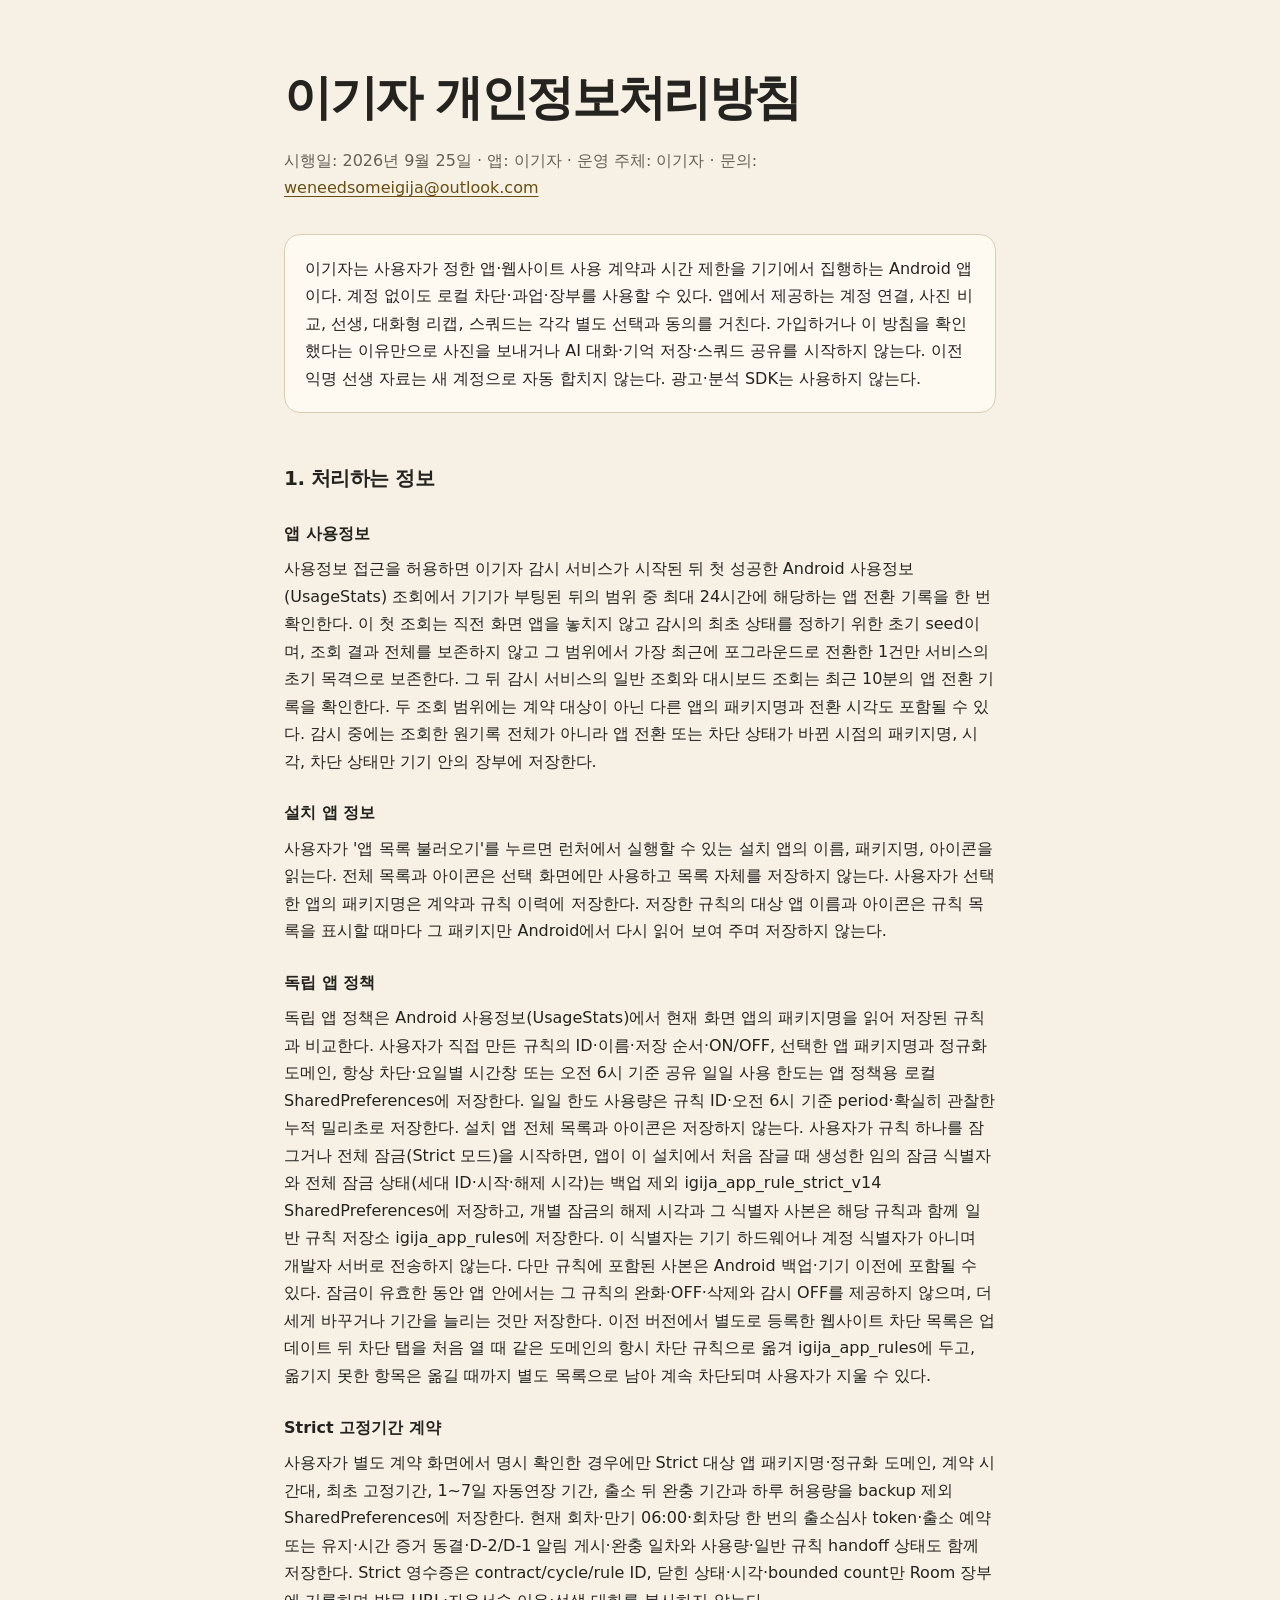
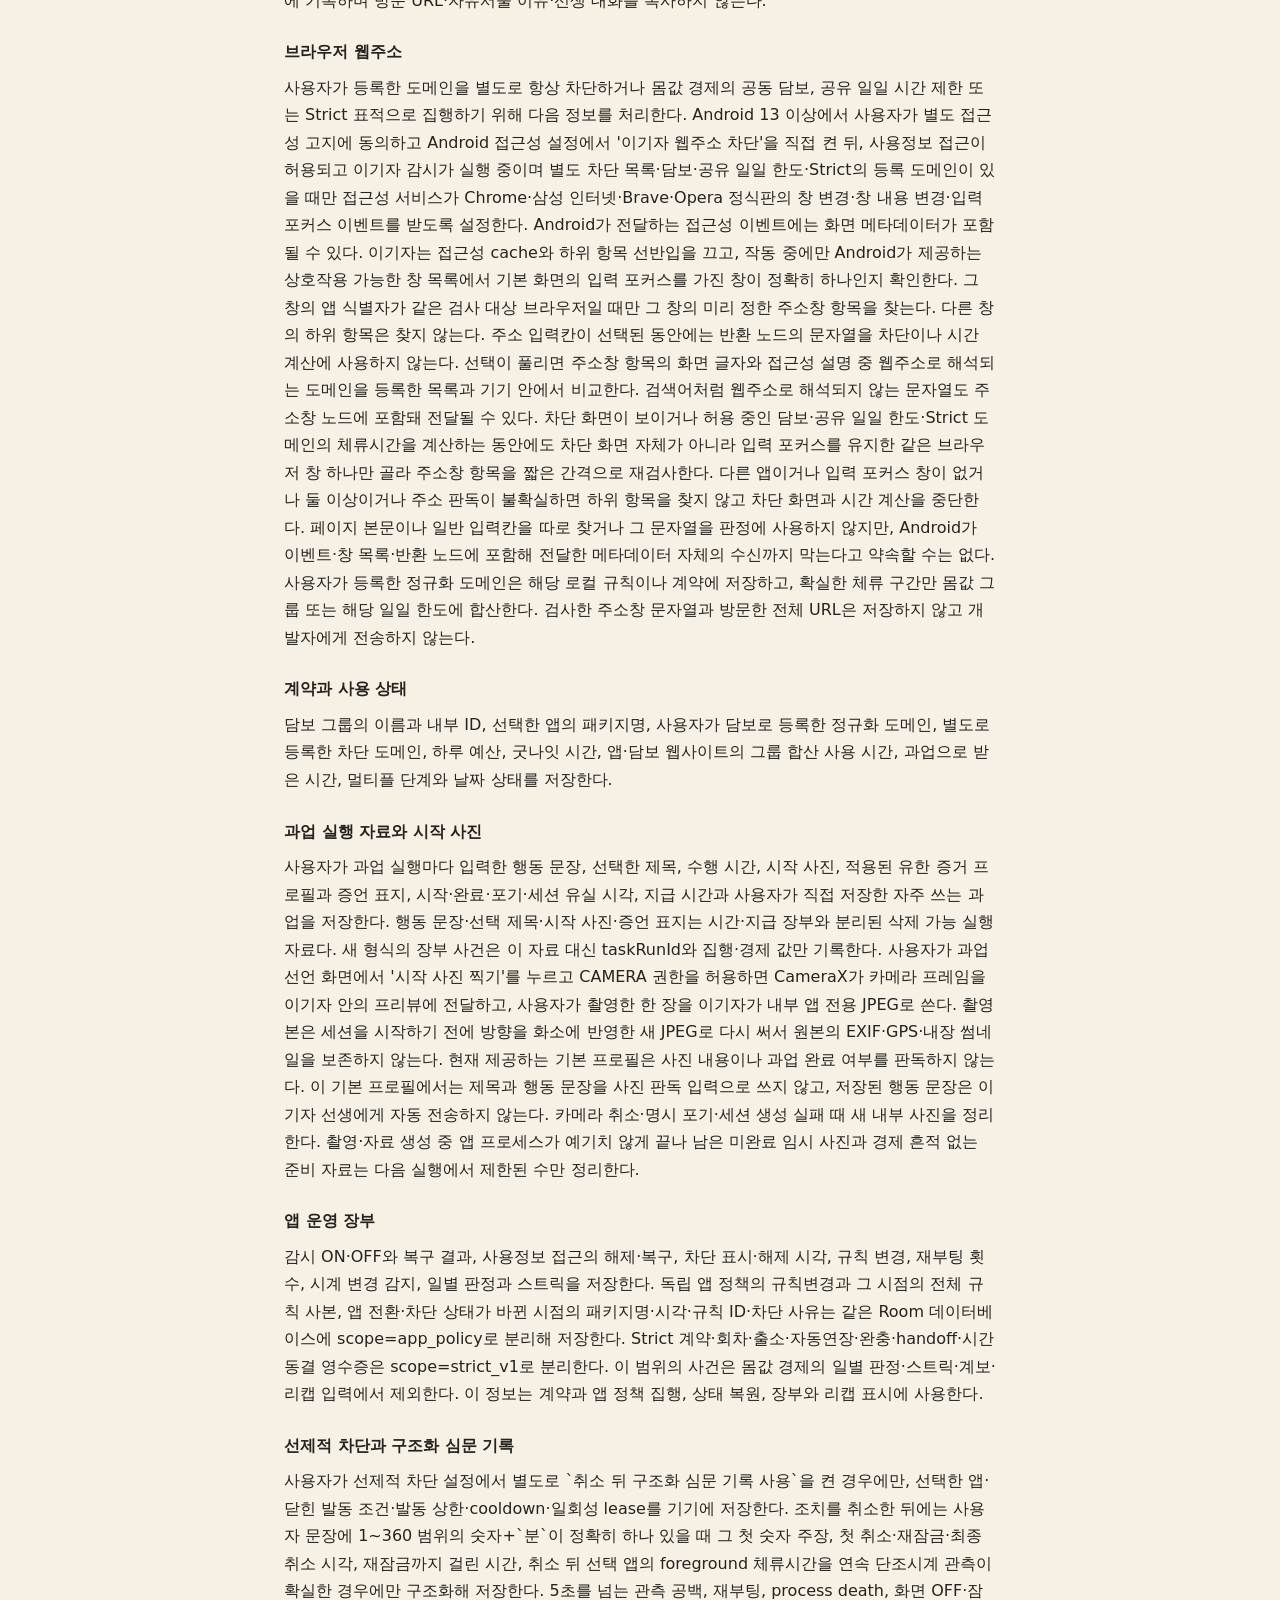
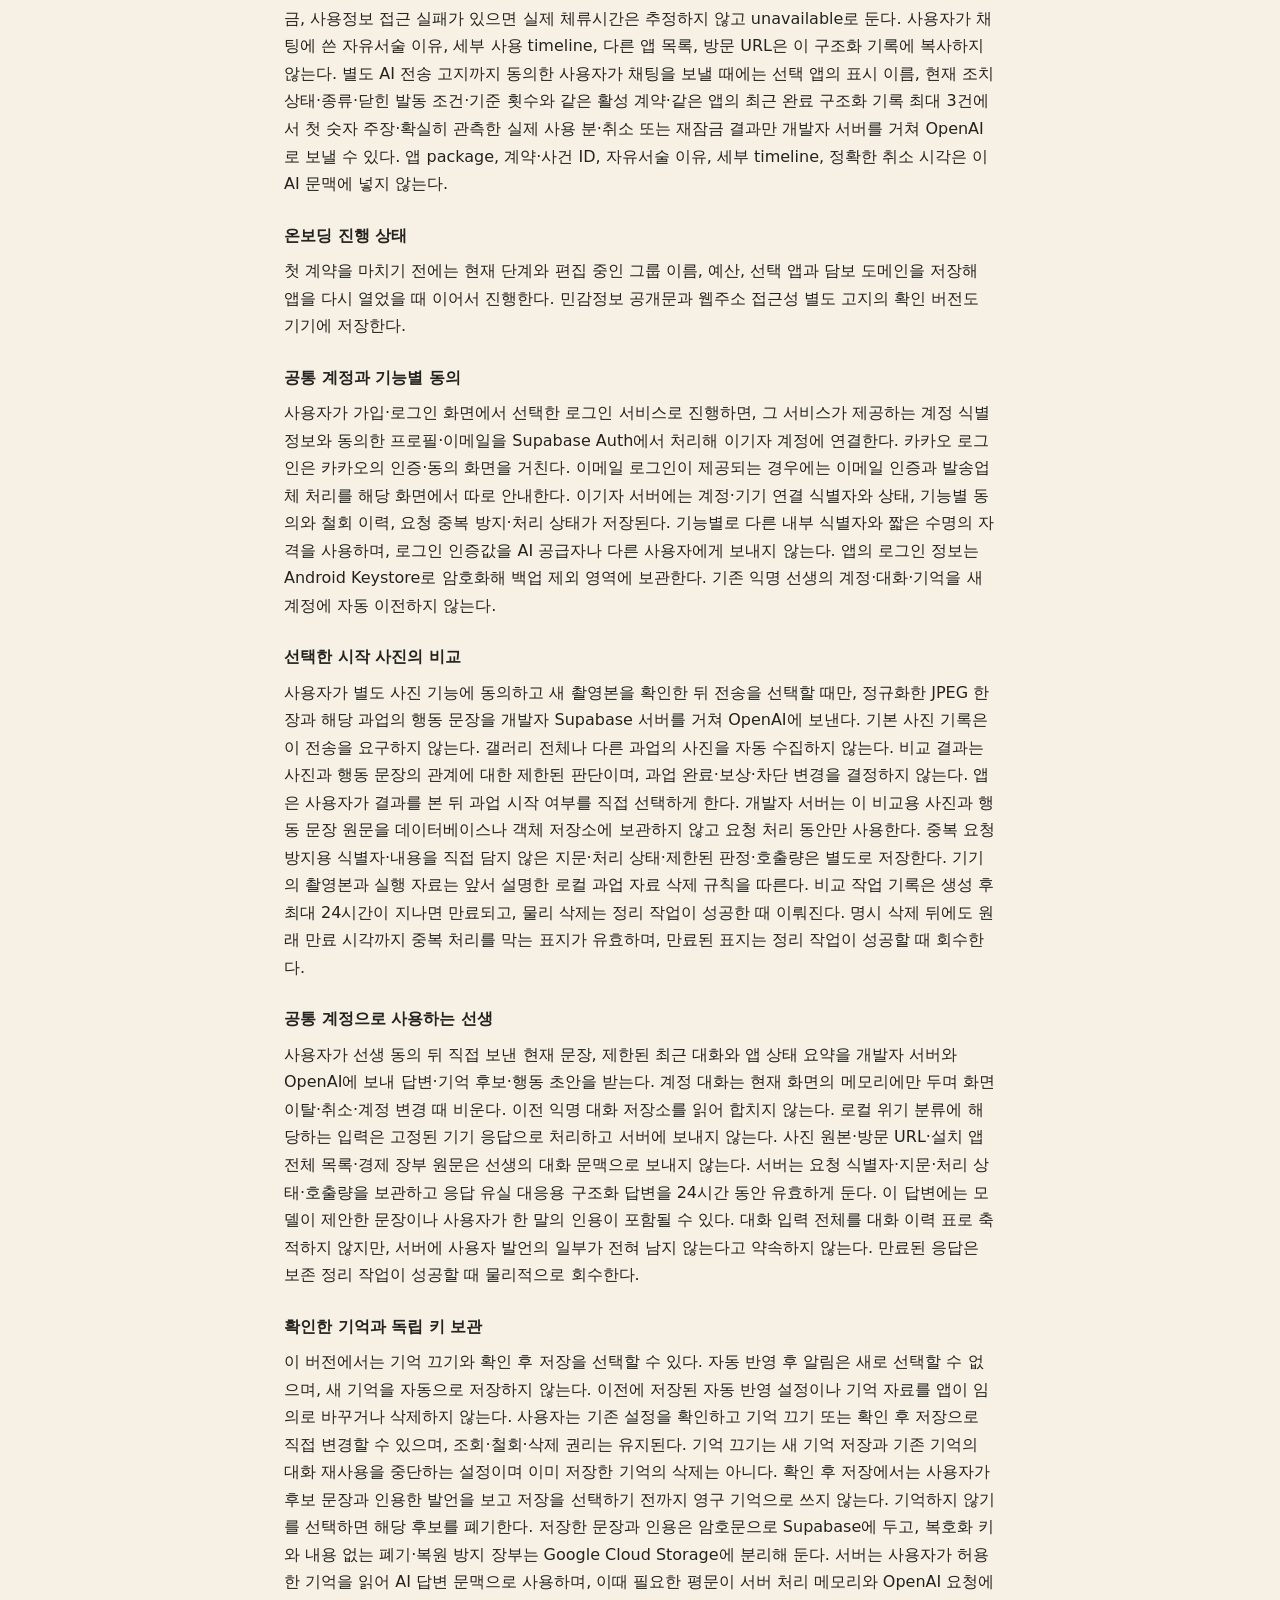
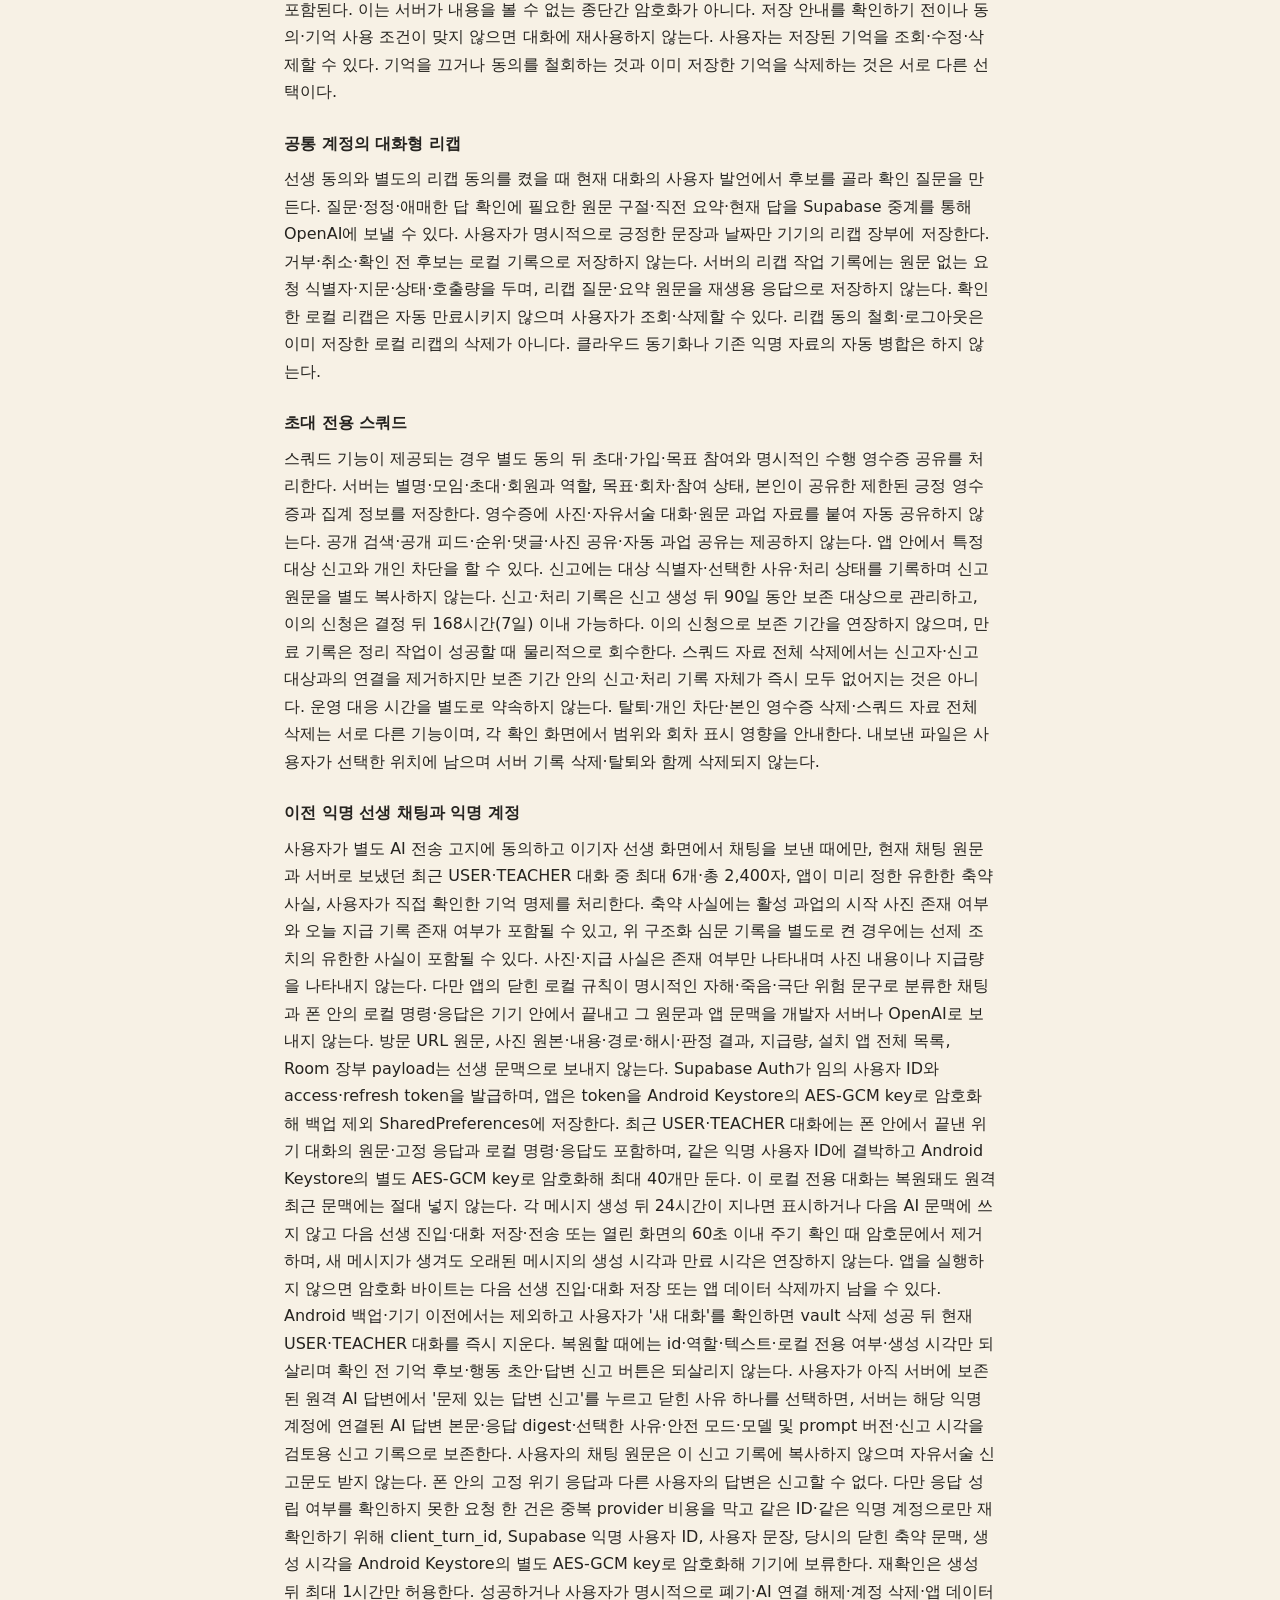
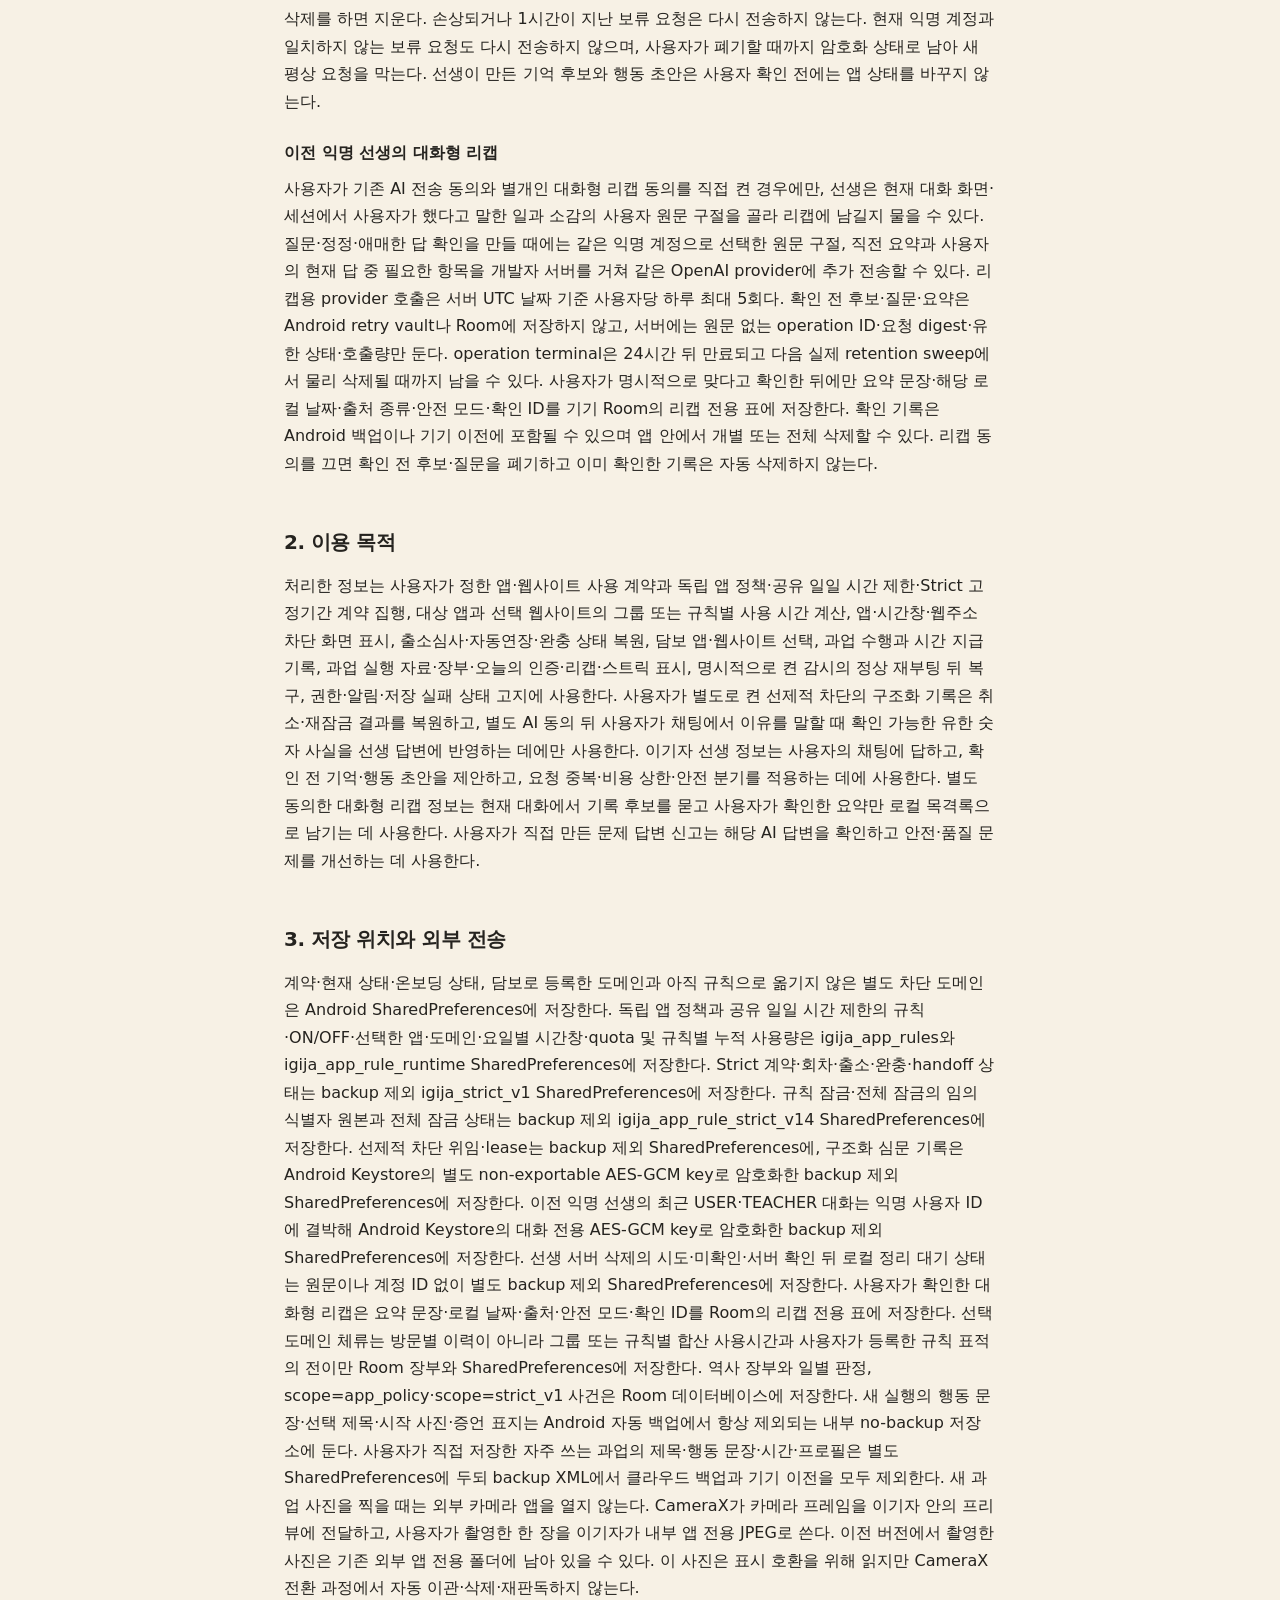
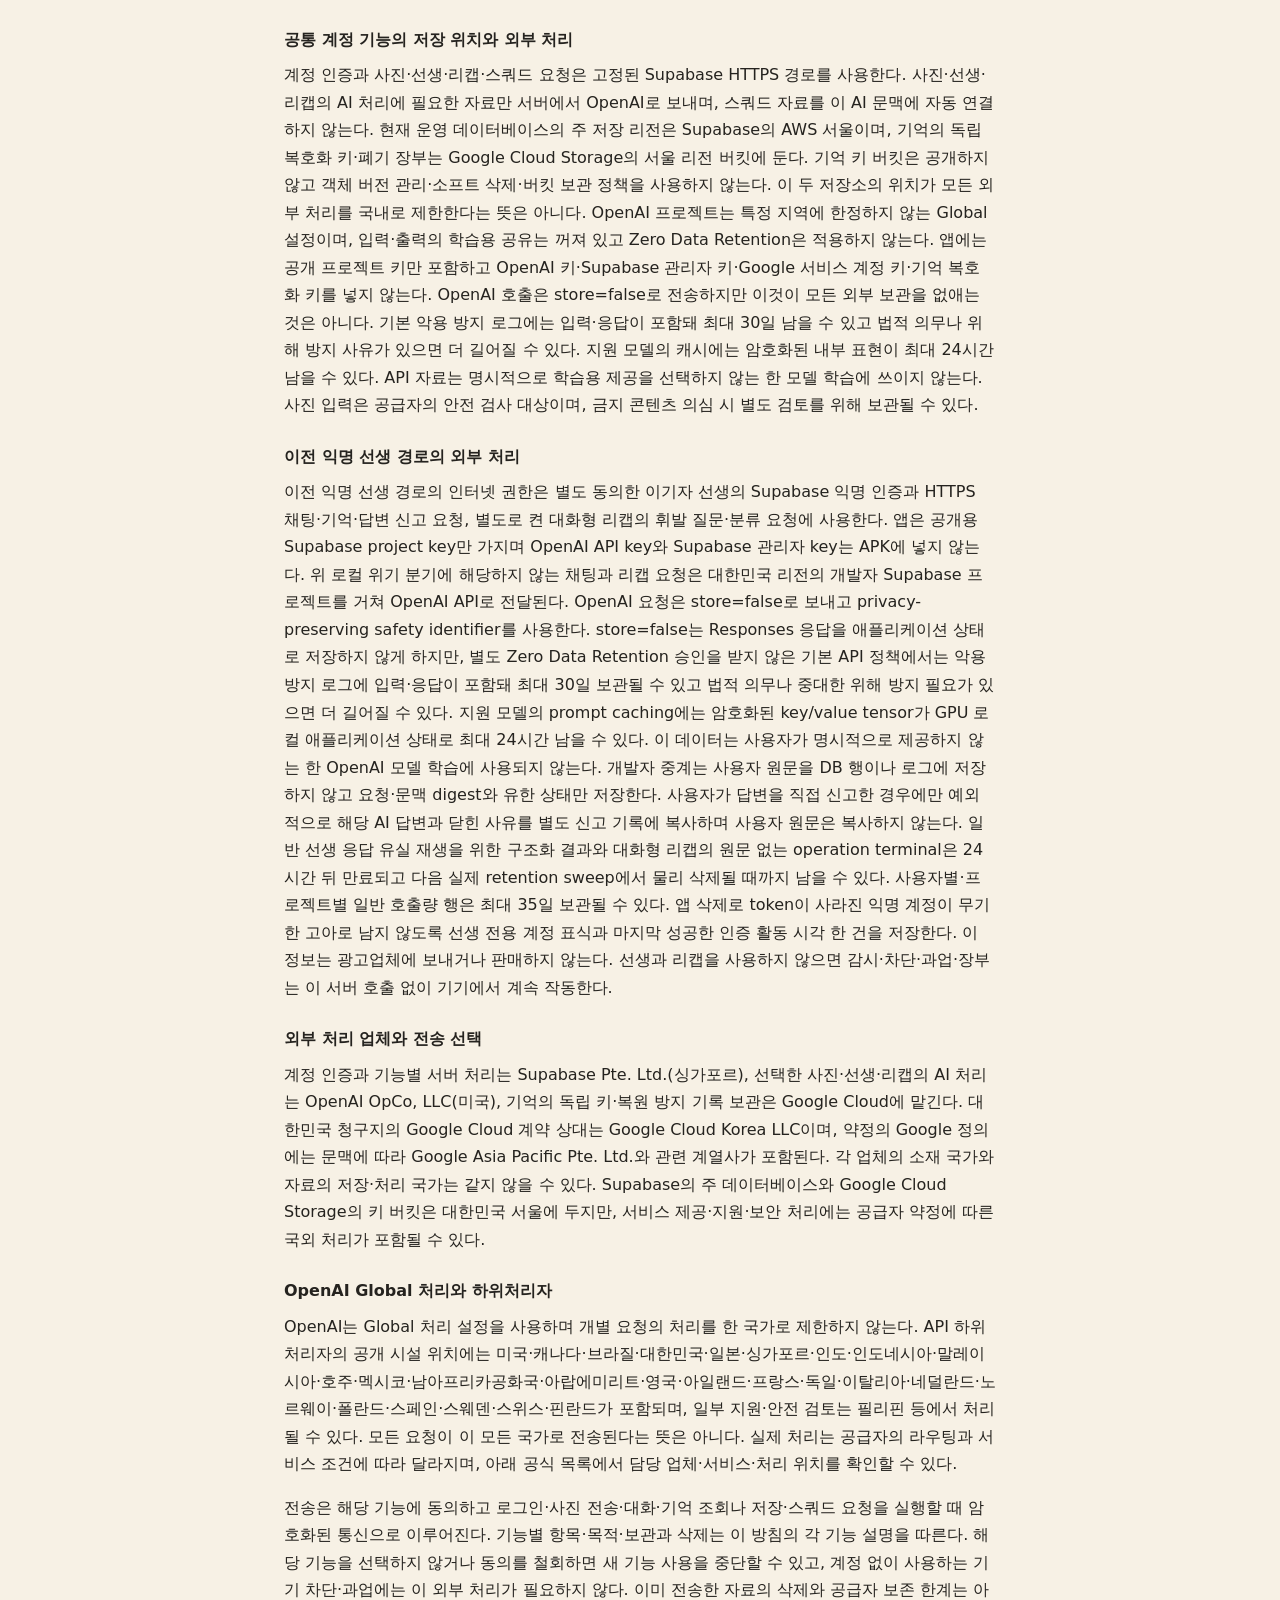
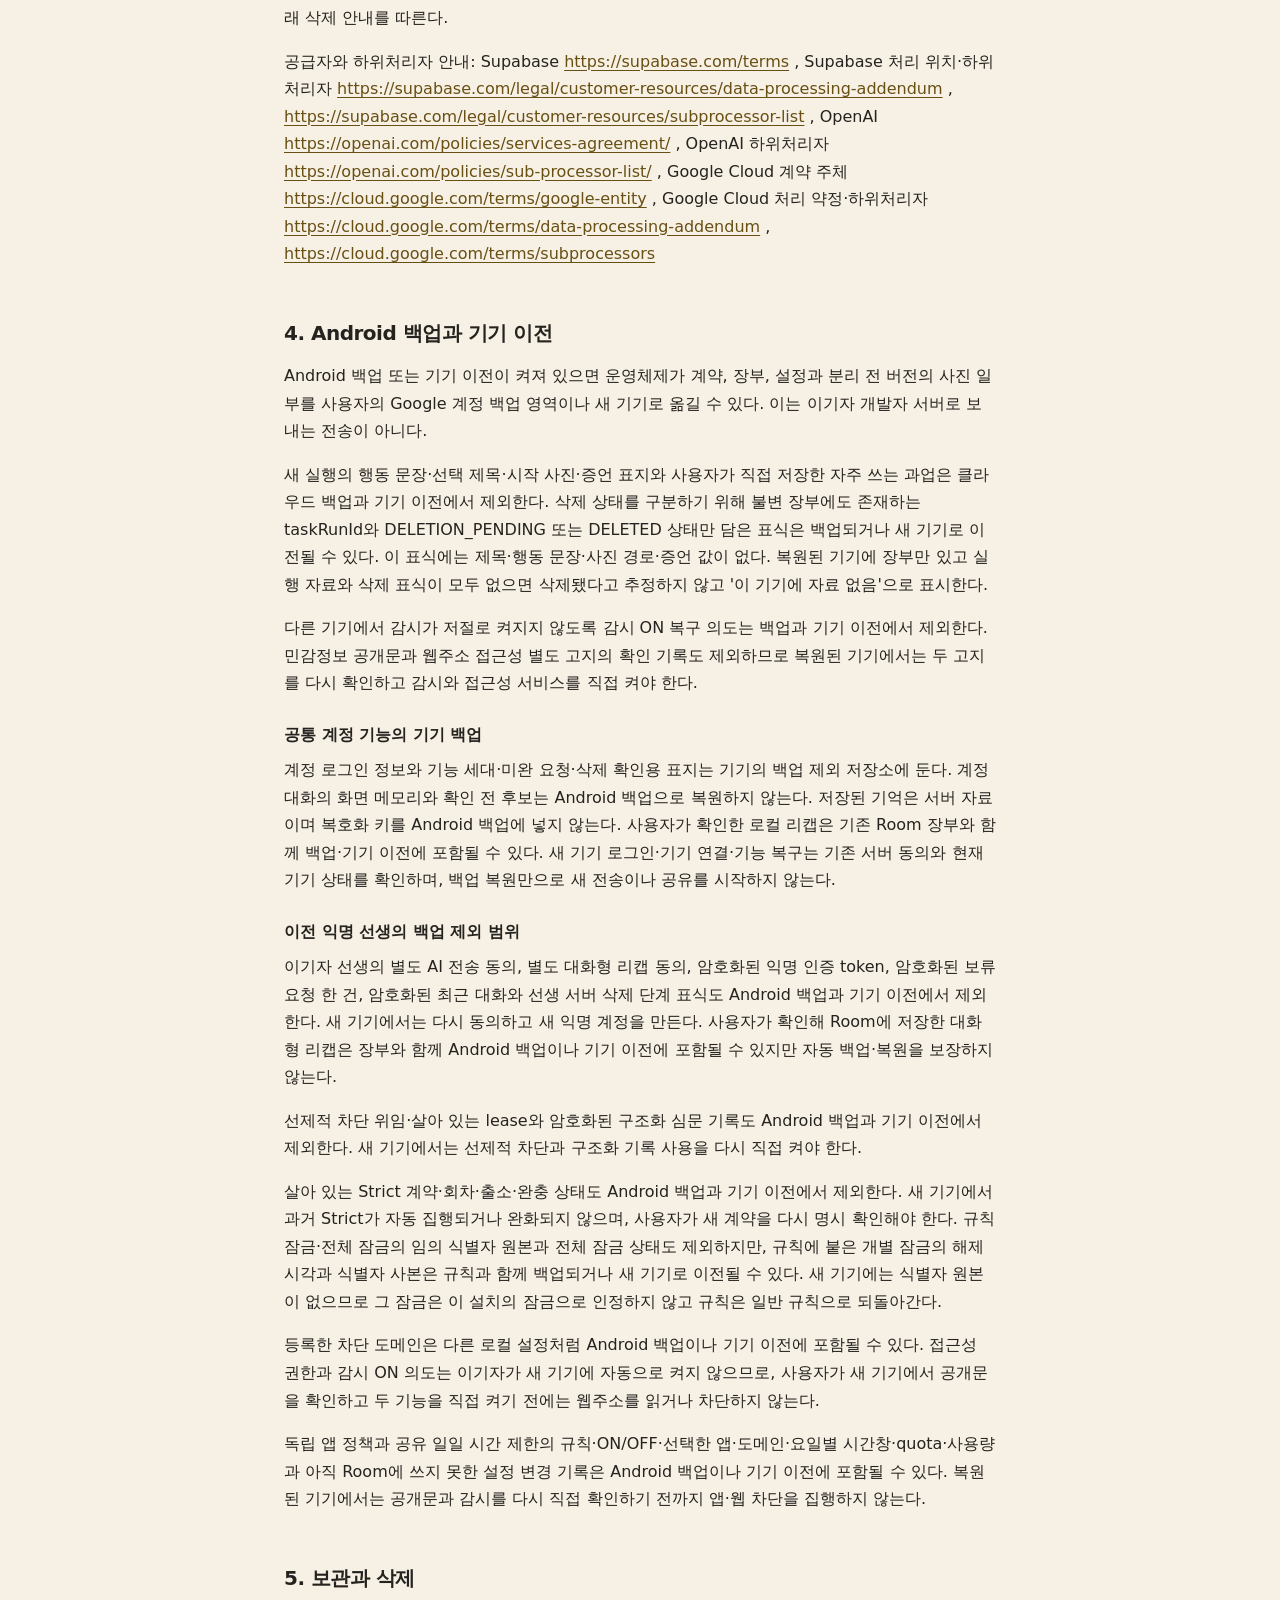
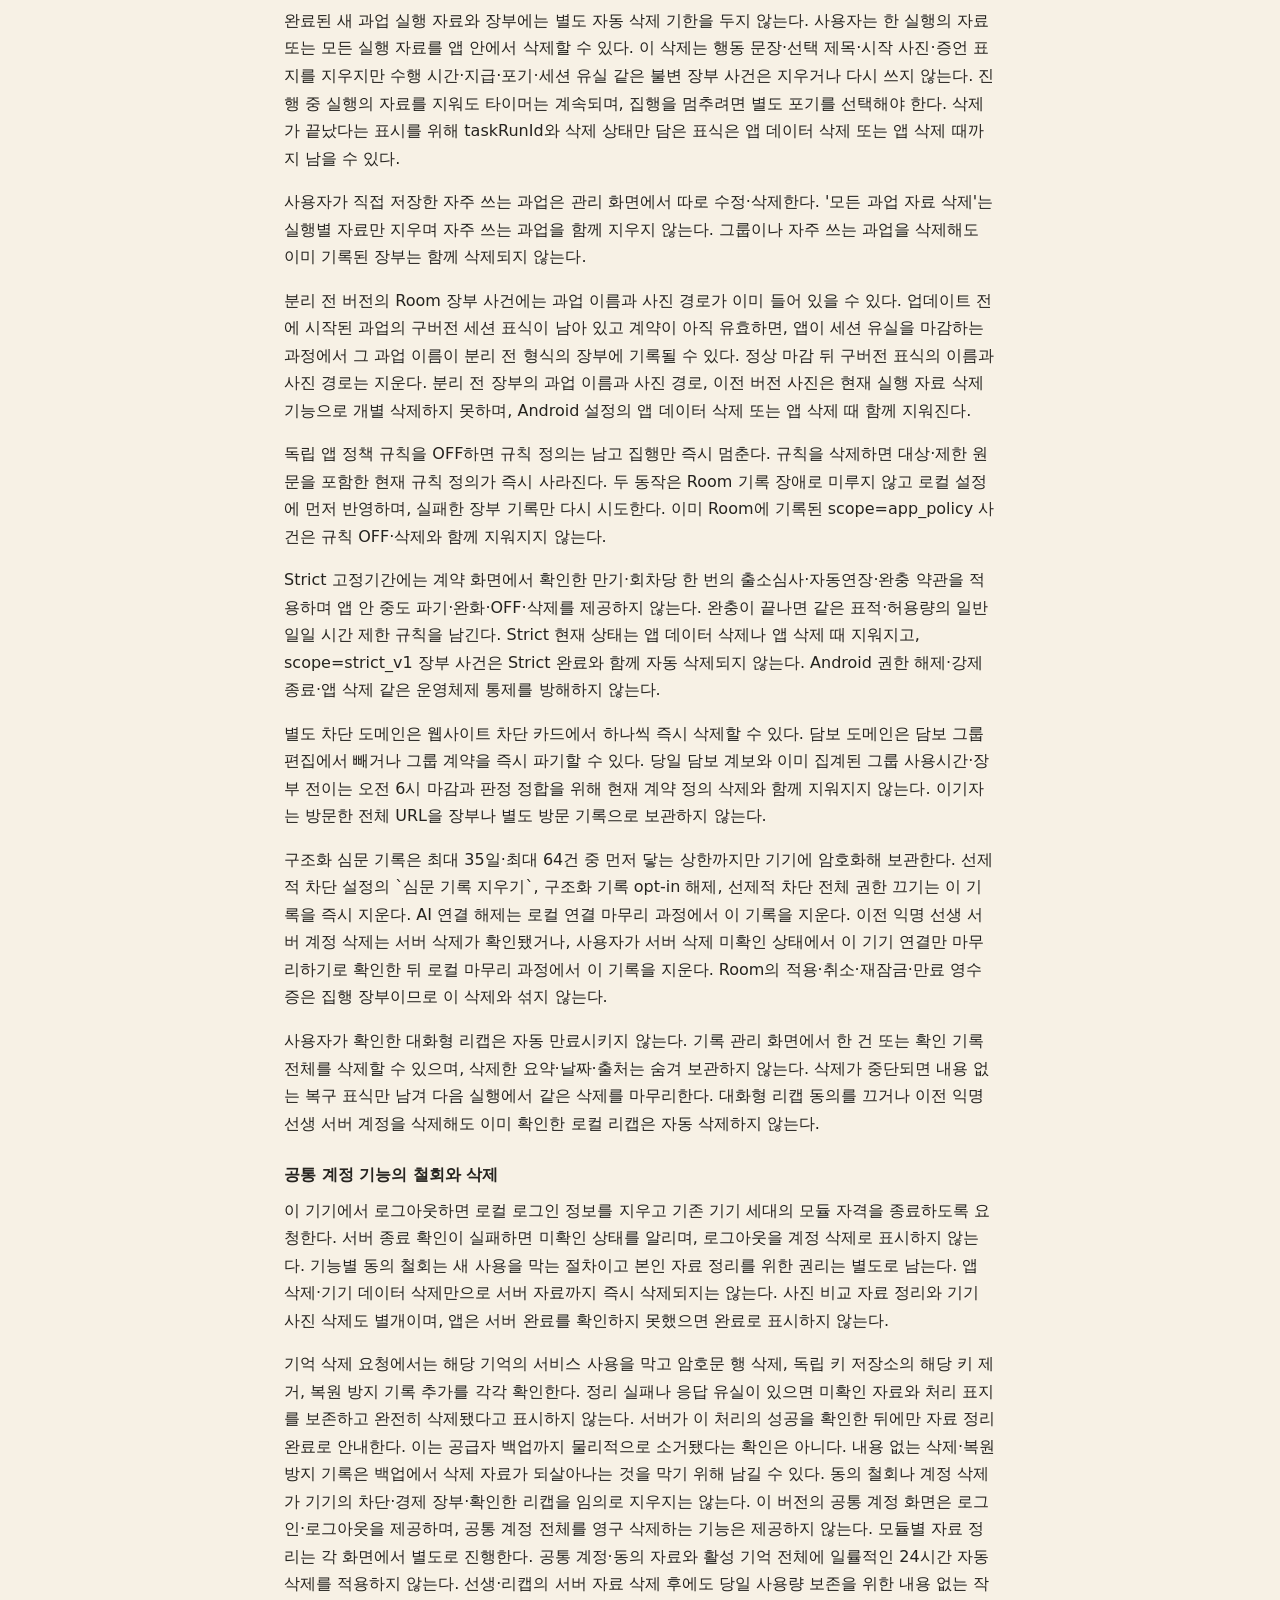
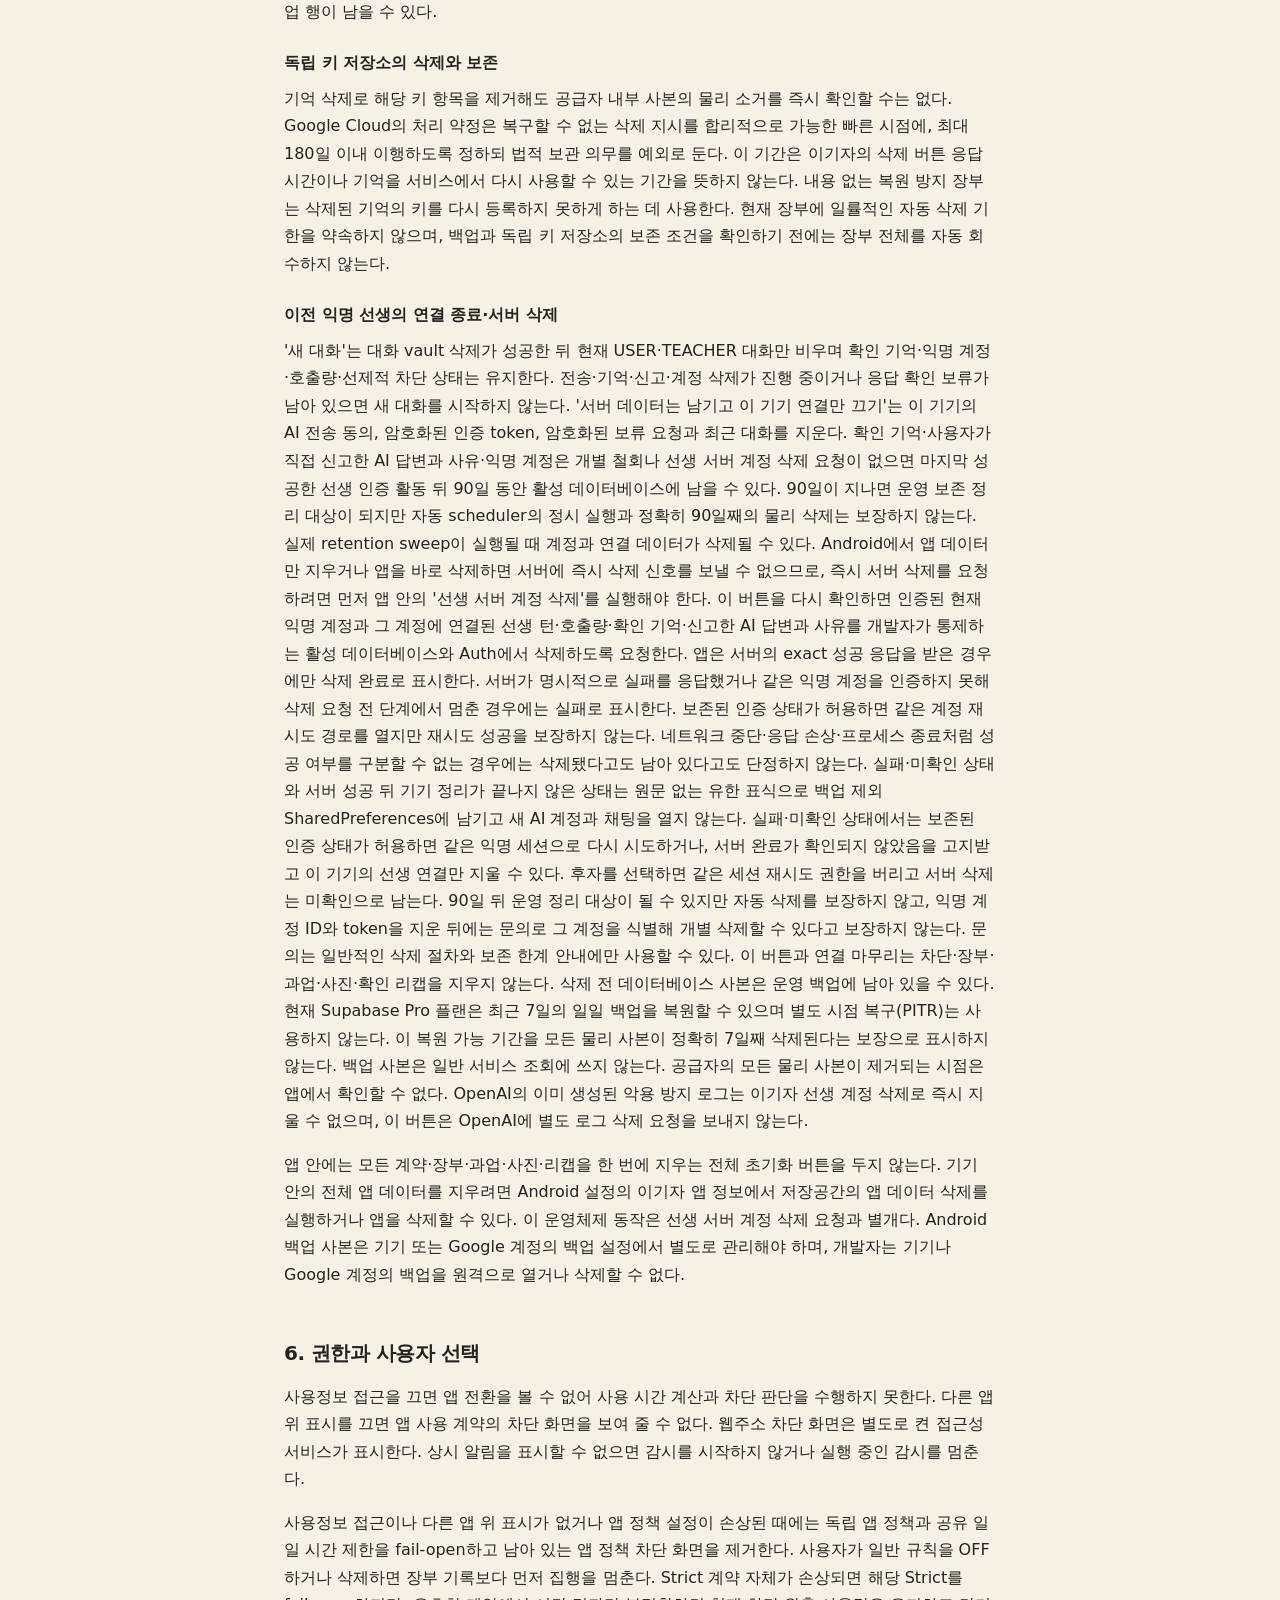
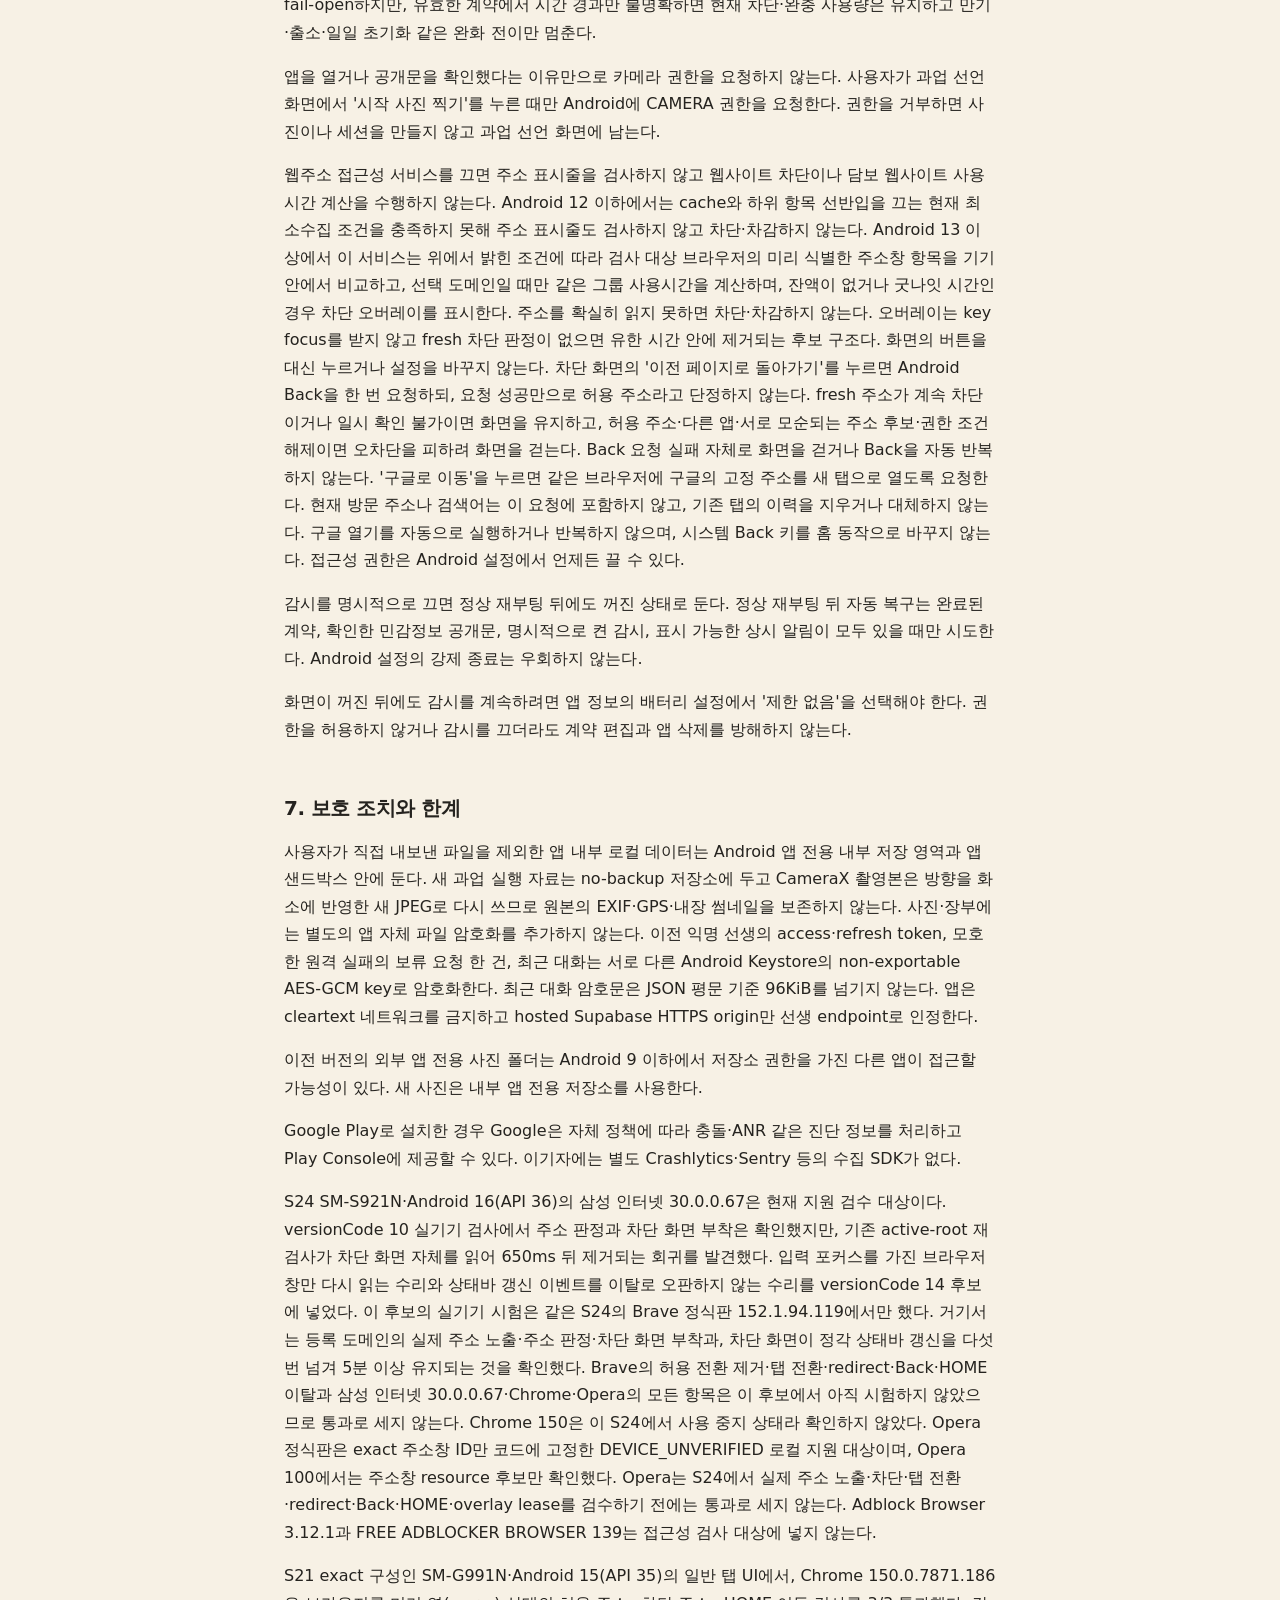
==== commit 415fd20f: "privacy policy v10 (effective 2026-09-25): Account, Photo, Teacher, Recap and Squad" ====
--- a/index.html
+++ b/index.html
@@ -4,7 +4,7 @@
   <meta charset="utf-8">
   <meta name="viewport" content="width=device-width, initial-scale=1">
   <meta name="color-scheme" content="light">
-  <meta name="policy-source-sha256" content="00f2ac08f7109bda794cbb1d8822530a1fff03e68c71602506f016d8688ac240">
+  <meta name="policy-source-sha256" content="cbe050d404653b4e32b170dbee3936212877e4b759fd1f6588db016353904537">
   <title>이기자 개인정보처리방침</title>
   <style>
     :root { color:#25231f; background:#f7f1e5; font-family:system-ui,-apple-system,BlinkMacSystemFont,"Segoe UI",sans-serif; line-height:1.72; }
@@ -22,8 +22,8 @@
 <body>
 <main>
   <h1>이기자 개인정보처리방침</h1>
-  <p class="meta">시행일: 2026년 9월 5일 · 앱: 이기자 · 운영 주체: 이기자 · 문의: <a href="mailto:weneedsomeigija@outlook.com">weneedsomeigija@outlook.com</a></p>
-  <p class="summary">이기자는 사용자가 정한 앱·웹사이트 사용 계약, 공유 일일 시간 제한, Strict 고정기간 계약과 독립 앱 정책을 기기에서 관찰·집행하고, 사용자가 고른 별도 웹사이트 차단 설정을 적용하는 Android 앱이다. 선택 기능인 &#x27;이기자 선생&#x27;은 별도 AI 전송 동의 뒤 Supabase 익명 인증과 개발자 서버 중계를 사용한다. 광고·분석 SDK는 사용하지 않는다.</p>
+  <p class="meta">시행일: 2026년 9월 25일 · 앱: 이기자 · 운영 주체: 이기자 · 문의: <a href="mailto:weneedsomeigija@outlook.com">weneedsomeigija@outlook.com</a></p>
+  <p class="summary">이기자는 사용자가 정한 앱·웹사이트 사용 계약과 시간 제한을 기기에서 집행하는 Android 앱이다. 계정 없이도 로컬 차단·과업·장부를 사용할 수 있다. 앱에서 제공하는 계정 연결, 사진 비교, 선생, 대화형 리캡, 스쿼드는 각각 별도 선택과 동의를 거친다. 가입하거나 이 방침을 확인했다는 이유만으로 사진을 보내거나 AI 대화·기억 저장·스쿼드 공유를 시작하지 않는다. 이전 익명 선생 자료는 새 계정으로 자동 합치지 않는다. 광고·분석 SDK는 사용하지 않는다.</p>
   <h2>1. 처리하는 정보</h2>
   <h3>앱 사용정보</h3>
   <p>사용정보 접근을 허용하면 이기자 감시 서비스가 시작된 뒤 첫 성공한 Android 사용정보(UsageStats) 조회에서 기기가 부팅된 뒤의 범위 중 최대 24시간에 해당하는 앱 전환 기록을 한 번 확인한다. 이 첫 조회는 직전 화면 앱을 놓치지 않고 감시의 최초 상태를 정하기 위한 초기 seed이며, 조회 결과 전체를 보존하지 않고 그 범위에서 가장 최근에 포그라운드로 전환한 1건만 서비스의 초기 목격으로 보존한다. 그 뒤 감시 서비스의 일반 조회와 대시보드 조회는 최근 10분의 앱 전환 기록을 확인한다. 두 조회 범위에는 계약 대상이 아닌 다른 앱의 패키지명과 전환 시각도 포함될 수 있다. 감시 중에는 조회한 원기록 전체가 아니라 앱 전환 또는 차단 상태가 바뀐 시점의 패키지명, 시각, 차단 상태만 기기 안의 장부에 저장한다.</p>
@@ -38,26 +38,50 @@
   <h3>계약과 사용 상태</h3>
   <p>담보 그룹의 이름과 내부 ID, 선택한 앱의 패키지명, 사용자가 담보로 등록한 정규화 도메인, 별도로 등록한 차단 도메인, 하루 예산, 굿나잇 시간, 앱·담보 웹사이트의 그룹 합산 사용 시간, 과업으로 받은 시간, 멀티플 단계와 날짜 상태를 저장한다.</p>
   <h3>과업 실행 자료와 시작 사진</h3>
-  <p>사용자가 과업 실행마다 입력한 행동 문장, 선택한 제목, 수행 시간, 시작 사진, 적용된 유한 증거 프로필과 증언 표지, 시작·완료·포기·세션 유실 시각, 지급 시간과 사용자가 직접 저장한 자주 쓰는 과업을 저장한다. 행동 문장·선택 제목·시작 사진·증언 표지는 시간·지급 장부와 분리된 삭제 가능 실행 자료다. 새 형식의 장부 사건은 이 자료 대신 taskRunId와 집행·경제 값만 기록한다. 사용자가 과업 선언 화면에서 &#x27;시작 사진 찍기&#x27;를 누르고 CAMERA 권한을 허용하면 CameraX가 카메라 프레임을 이기자 안의 프리뷰에 전달하고, 사용자가 촬영한 한 장을 이기자가 내부 앱 전용 JPEG로 쓴다. 촬영본은 세션을 시작하기 전에 방향을 화소에 반영한 새 JPEG로 다시 써서 원본의 EXIF·GPS·내장 썸네일을 보존하지 않는다. 현재 제공하는 기본 프로필은 사진 내용이나 과업 완료 여부를 판독하지 않는다. 제목과 행동 문장은 사진 판독 입력으로 쓰지 않고, 저장된 행동 문장은 이기자 선생에게 자동 전송하지 않는다. 카메라 취소·명시 포기·세션 생성 실패 때 새 내부 사진을 정리한다. 촬영·자료 생성 중 앱 프로세스가 예기치 않게 끝나 남은 미완료 임시 사진과 경제 흔적 없는 준비 자료는 다음 실행에서 제한된 수만 정리한다.</p>
+  <p>사용자가 과업 실행마다 입력한 행동 문장, 선택한 제목, 수행 시간, 시작 사진, 적용된 유한 증거 프로필과 증언 표지, 시작·완료·포기·세션 유실 시각, 지급 시간과 사용자가 직접 저장한 자주 쓰는 과업을 저장한다. 행동 문장·선택 제목·시작 사진·증언 표지는 시간·지급 장부와 분리된 삭제 가능 실행 자료다. 새 형식의 장부 사건은 이 자료 대신 taskRunId와 집행·경제 값만 기록한다. 사용자가 과업 선언 화면에서 &#x27;시작 사진 찍기&#x27;를 누르고 CAMERA 권한을 허용하면 CameraX가 카메라 프레임을 이기자 안의 프리뷰에 전달하고, 사용자가 촬영한 한 장을 이기자가 내부 앱 전용 JPEG로 쓴다. 촬영본은 세션을 시작하기 전에 방향을 화소에 반영한 새 JPEG로 다시 써서 원본의 EXIF·GPS·내장 썸네일을 보존하지 않는다. 현재 제공하는 기본 프로필은 사진 내용이나 과업 완료 여부를 판독하지 않는다. 이 기본 프로필에서는 제목과 행동 문장을 사진 판독 입력으로 쓰지 않고, 저장된 행동 문장은 이기자 선생에게 자동 전송하지 않는다. 카메라 취소·명시 포기·세션 생성 실패 때 새 내부 사진을 정리한다. 촬영·자료 생성 중 앱 프로세스가 예기치 않게 끝나 남은 미완료 임시 사진과 경제 흔적 없는 준비 자료는 다음 실행에서 제한된 수만 정리한다.</p>
   <h3>앱 운영 장부</h3>
   <p>감시 ON·OFF와 복구 결과, 사용정보 접근의 해제·복구, 차단 표시·해제 시각, 규칙 변경, 재부팅 횟수, 시계 변경 감지, 일별 판정과 스트릭을 저장한다. 독립 앱 정책의 규칙변경과 그 시점의 전체 규칙 사본, 앱 전환·차단 상태가 바뀐 시점의 패키지명·시각·규칙 ID·차단 사유는 같은 Room 데이터베이스에 scope=app_policy로 분리해 저장한다. Strict 계약·회차·출소·자동연장·완충·handoff·시간 동결 영수증은 scope=strict_v1로 분리한다. 이 범위의 사건은 몸값 경제의 일별 판정·스트릭·계보·리캡 입력에서 제외한다. 이 정보는 계약과 앱 정책 집행, 상태 복원, 장부와 리캡 표시에 사용한다.</p>
   <h3>선제적 차단과 구조화 심문 기록</h3>
   <p>사용자가 선제적 차단 설정에서 별도로 `취소 뒤 구조화 심문 기록 사용`을 켠 경우에만, 선택한 앱·닫힌 발동 조건·발동 상한·cooldown·일회성 lease를 기기에 저장한다. 조치를 취소한 뒤에는 사용자 문장에 1~360 범위의 숫자+`분`이 정확히 하나 있을 때 그 첫 숫자 주장, 첫 취소·재잠금·최종 취소 시각, 재잠금까지 걸린 시간, 취소 뒤 선택 앱의 foreground 체류시간을 연속 단조시계 관측이 확실한 경우에만 구조화해 저장한다. 5초를 넘는 관측 공백, 재부팅, process death, 화면 OFF·잠금, 사용정보 접근 실패가 있으면 실제 체류시간은 추정하지 않고 unavailable로 둔다. 사용자가 채팅에 쓴 자유서술 이유, 세부 사용 timeline, 다른 앱 목록, 방문 URL은 이 구조화 기록에 복사하지 않는다. 별도 AI 전송 고지까지 동의한 사용자가 채팅을 보낼 때에는 선택 앱의 표시 이름, 현재 조치 상태·종류·닫힌 발동 조건·기준 횟수와 같은 활성 계약·같은 앱의 최근 완료 구조화 기록 최대 3건에서 첫 숫자 주장·확실히 관측한 실제 사용 분·취소 또는 재잠금 결과만 개발자 서버를 거쳐 OpenAI로 보낼 수 있다. 앱 package, 계약·사건 ID, 자유서술 이유, 세부 timeline, 정확한 취소 시각은 이 AI 문맥에 넣지 않는다.</p>
   <h3>온보딩 진행 상태</h3>
   <p>첫 계약을 마치기 전에는 현재 단계와 편집 중인 그룹 이름, 예산, 선택 앱과 담보 도메인을 저장해 앱을 다시 열었을 때 이어서 진행한다. 민감정보 공개문과 웹주소 접근성 별도 고지의 확인 버전도 기기에 저장한다.</p>
-  <h3>이기자 선생 채팅과 익명 계정</h3>
+  <h3>공통 계정과 기능별 동의</h3>
+  <p>사용자가 가입·로그인 화면에서 선택한 로그인 서비스로 진행하면, 그 서비스가 제공하는 계정 식별 정보와 동의한 프로필·이메일을 Supabase Auth에서 처리해 이기자 계정에 연결한다. 카카오 로그인은 카카오의 인증·동의 화면을 거친다. 이메일 로그인이 제공되는 경우에는 이메일 인증과 발송업체 처리를 해당 화면에서 따로 안내한다. 이기자 서버에는 계정·기기 연결 식별자와 상태, 기능별 동의와 철회 이력, 요청 중복 방지·처리 상태가 저장된다. 기능별로 다른 내부 식별자와 짧은 수명의 자격을 사용하며, 로그인 인증값을 AI 공급자나 다른 사용자에게 보내지 않는다. 앱의 로그인 정보는 Android Keystore로 암호화해 백업 제외 영역에 보관한다. 기존 익명 선생의 계정·대화·기억을 새 계정에 자동 이전하지 않는다.</p>
+  <h3>선택한 시작 사진의 비교</h3>
+  <p>사용자가 별도 사진 기능에 동의하고 새 촬영본을 확인한 뒤 전송을 선택할 때만, 정규화한 JPEG 한 장과 해당 과업의 행동 문장을 개발자 Supabase 서버를 거쳐 OpenAI에 보낸다. 기본 사진 기록은 이 전송을 요구하지 않는다. 갤러리 전체나 다른 과업의 사진을 자동 수집하지 않는다. 비교 결과는 사진과 행동 문장의 관계에 대한 제한된 판단이며, 과업 완료·보상·차단 변경을 결정하지 않는다. 앱은 사용자가 결과를 본 뒤 과업 시작 여부를 직접 선택하게 한다. 개발자 서버는 이 비교용 사진과 행동 문장 원문을 데이터베이스나 객체 저장소에 보관하지 않고 요청 처리 동안만 사용한다. 중복 요청 방지용 식별자·내용을 직접 담지 않은 지문·처리 상태·제한된 판정·호출량은 별도로 저장한다. 기기의 촬영본과 실행 자료는 앞서 설명한 로컬 과업 자료 삭제 규칙을 따른다. 비교 작업 기록은 생성 후 최대 24시간이 지나면 만료되고, 물리 삭제는 정리 작업이 성공한 때 이뤄진다. 명시 삭제 뒤에도 원래 만료 시각까지 중복 처리를 막는 표지가 유효하며, 만료된 표지는 정리 작업이 성공할 때 회수한다.</p>
+  <h3>공통 계정으로 사용하는 선생</h3>
+  <p>사용자가 선생 동의 뒤 직접 보낸 현재 문장, 제한된 최근 대화와 앱 상태 요약을 개발자 서버와 OpenAI에 보내 답변·기억 후보·행동 초안을 받는다. 계정 대화는 현재 화면의 메모리에만 두며 화면 이탈·취소·계정 변경 때 비운다. 이전 익명 대화 저장소를 읽어 합치지 않는다. 로컬 위기 분류에 해당하는 입력은 고정된 기기 응답으로 처리하고 서버에 보내지 않는다. 사진 원본·방문 URL·설치 앱 전체 목록·경제 장부 원문은 선생의 대화 문맥으로 보내지 않는다. 서버는 요청 식별자·지문·처리 상태·호출량을 보관하고 응답 유실 대응용 구조화 답변을 24시간 동안 유효하게 둔다. 이 답변에는 모델이 제안한 문장이나 사용자가 한 말의 인용이 포함될 수 있다. 대화 입력 전체를 대화 이력 표로 축적하지 않지만, 서버에 사용자 발언의 일부가 전혀 남지 않는다고 약속하지 않는다. 만료된 응답은 보존 정리 작업이 성공할 때 물리적으로 회수한다.</p>
+  <h3>확인한 기억과 독립 키 보관</h3>
+  <p>이 버전에서는 기억 끄기와 확인 후 저장을 선택할 수 있다. 자동 반영 후 알림은 새로 선택할 수 없으며, 새 기억을 자동으로 저장하지 않는다. 이전에 저장된 자동 반영 설정이나 기억 자료를 앱이 임의로 바꾸거나 삭제하지 않는다. 사용자는 기존 설정을 확인하고 기억 끄기 또는 확인 후 저장으로 직접 변경할 수 있으며, 조회·철회·삭제 권리는 유지된다. 기억 끄기는 새 기억 저장과 기존 기억의 대화 재사용을 중단하는 설정이며 이미 저장한 기억의 삭제는 아니다. 확인 후 저장에서는 사용자가 후보 문장과 인용한 발언을 보고 저장을 선택하기 전까지 영구 기억으로 쓰지 않는다. 기억하지 않기를 선택하면 해당 후보를 폐기한다. 저장한 문장과 인용은 암호문으로 Supabase에 두고, 복호화 키와 내용 없는 폐기·복원 방지 장부는 Google Cloud Storage에 분리해 둔다. 서버는 사용자가 허용한 기억을 읽어 AI 답변 문맥으로 사용하며, 이때 필요한 평문이 서버 처리 메모리와 OpenAI 요청에 포함된다. 이는 서버가 내용을 볼 수 없는 종단간 암호화가 아니다. 저장 안내를 확인하기 전이나 동의·기억 사용 조건이 맞지 않으면 대화에 재사용하지 않는다. 사용자는 저장된 기억을 조회·수정·삭제할 수 있다. 기억을 끄거나 동의를 철회하는 것과 이미 저장한 기억을 삭제하는 것은 서로 다른 선택이다.</p>
+  <h3>공통 계정의 대화형 리캡</h3>
+  <p>선생 동의와 별도의 리캡 동의를 켰을 때 현재 대화의 사용자 발언에서 후보를 골라 확인 질문을 만든다. 질문·정정·애매한 답 확인에 필요한 원문 구절·직전 요약·현재 답을 Supabase 중계를 통해 OpenAI에 보낼 수 있다. 사용자가 명시적으로 긍정한 문장과 날짜만 기기의 리캡 장부에 저장한다. 거부·취소·확인 전 후보는 로컬 기록으로 저장하지 않는다. 서버의 리캡 작업 기록에는 원문 없는 요청 식별자·지문·상태·호출량을 두며, 리캡 질문·요약 원문을 재생용 응답으로 저장하지 않는다. 확인한 로컬 리캡은 자동 만료시키지 않으며 사용자가 조회·삭제할 수 있다. 리캡 동의 철회·로그아웃은 이미 저장한 로컬 리캡의 삭제가 아니다. 클라우드 동기화나 기존 익명 자료의 자동 병합은 하지 않는다.</p>
+  <h3>초대 전용 스쿼드</h3>
+  <p>스쿼드 기능이 제공되는 경우 별도 동의 뒤 초대·가입·목표 참여와 명시적인 수행 영수증 공유를 처리한다. 서버는 별명·모임·초대·회원과 역할, 목표·회차·참여 상태, 본인이 공유한 제한된 긍정 영수증과 집계 정보를 저장한다. 영수증에 사진·자유서술 대화·원문 과업 자료를 붙여 자동 공유하지 않는다. 공개 검색·공개 피드·순위·댓글·사진 공유·자동 과업 공유는 제공하지 않는다. 앱 안에서 특정 대상 신고와 개인 차단을 할 수 있다. 신고에는 대상 식별자·선택한 사유·처리 상태를 기록하며 신고 원문을 별도 복사하지 않는다. 신고·처리 기록은 신고 생성 뒤 90일 동안 보존 대상으로 관리하고, 이의 신청은 결정 뒤 168시간(7일) 이내 가능하다. 이의 신청으로 보존 기간을 연장하지 않으며, 만료 기록은 정리 작업이 성공할 때 물리적으로 회수한다. 스쿼드 자료 전체 삭제에서는 신고자·신고 대상과의 연결을 제거하지만 보존 기간 안의 신고·처리 기록 자체가 즉시 모두 없어지는 것은 아니다. 운영 대응 시간을 별도로 약속하지 않는다. 탈퇴·개인 차단·본인 영수증 삭제·스쿼드 자료 전체 삭제는 서로 다른 기능이며, 각 확인 화면에서 범위와 회차 표시 영향을 안내한다. 내보낸 파일은 사용자가 선택한 위치에 남으며 서버 기록 삭제·탈퇴와 함께 삭제되지 않는다.</p>
+  <h3>이전 익명 선생 채팅과 익명 계정</h3>
   <p>사용자가 별도 AI 전송 고지에 동의하고 이기자 선생 화면에서 채팅을 보낸 때에만, 현재 채팅 원문과 서버로 보냈던 최근 USER·TEACHER 대화 중 최대 6개·총 2,400자, 앱이 미리 정한 유한한 축약 사실, 사용자가 직접 확인한 기억 명제를 처리한다. 축약 사실에는 활성 과업의 시작 사진 존재 여부와 오늘 지급 기록 존재 여부가 포함될 수 있고, 위 구조화 심문 기록을 별도로 켠 경우에는 선제 조치의 유한한 사실이 포함될 수 있다. 사진·지급 사실은 존재 여부만 나타내며 사진 내용이나 지급량을 나타내지 않는다. 다만 앱의 닫힌 로컬 규칙이 명시적인 자해·죽음·극단 위험 문구로 분류한 채팅과 폰 안의 로컬 명령·응답은 기기 안에서 끝내고 그 원문과 앱 문맥을 개발자 서버나 OpenAI로 보내지 않는다. 방문 URL 원문, 사진 원본·내용·경로·해시·판정 결과, 지급량, 설치 앱 전체 목록, Room 장부 payload는 선생 문맥으로 보내지 않는다. Supabase Auth가 임의 사용자 ID와 access·refresh token을 발급하며, 앱은 token을 Android Keystore의 AES-GCM key로 암호화해 백업 제외 SharedPreferences에 저장한다. 최근 USER·TEACHER 대화에는 폰 안에서 끝낸 위기 대화의 원문·고정 응답과 로컬 명령·응답도 포함하며, 같은 익명 사용자 ID에 결박하고 Android Keystore의 별도 AES-GCM key로 암호화해 최대 40개만 둔다. 이 로컬 전용 대화는 복원돼도 원격 최근 문맥에는 절대 넣지 않는다. 각 메시지 생성 뒤 24시간이 지나면 표시하거나 다음 AI 문맥에 쓰지 않고 다음 선생 진입·대화 저장·전송 또는 열린 화면의 60초 이내 주기 확인 때 암호문에서 제거하며, 새 메시지가 생겨도 오래된 메시지의 생성 시각과 만료 시각은 연장하지 않는다. 앱을 실행하지 않으면 암호화 바이트는 다음 선생 진입·대화 저장 또는 앱 데이터 삭제까지 남을 수 있다. Android 백업·기기 이전에서는 제외하고 사용자가 &#x27;새 대화&#x27;를 확인하면 vault 삭제 성공 뒤 현재 USER·TEACHER 대화를 즉시 지운다. 복원할 때에는 id·역할·텍스트·로컬 전용 여부·생성 시각만 되살리며 확인 전 기억 후보·행동 초안·답변 신고 버튼은 되살리지 않는다. 사용자가 아직 서버에 보존된 원격 AI 답변에서 &#x27;문제 있는 답변 신고&#x27;를 누르고 닫힌 사유 하나를 선택하면, 서버는 해당 익명 계정에 연결된 AI 답변 본문·응답 digest·선택한 사유·안전 모드·모델 및 prompt 버전·신고 시각을 검토용 신고 기록으로 보존한다. 사용자의 채팅 원문은 이 신고 기록에 복사하지 않으며 자유서술 신고문도 받지 않는다. 폰 안의 고정 위기 응답과 다른 사용자의 답변은 신고할 수 없다. 다만 응답 성립 여부를 확인하지 못한 요청 한 건은 중복 provider 비용을 막고 같은 ID·같은 익명 계정으로만 재확인하기 위해 client_turn_id, Supabase 익명 사용자 ID, 사용자 문장, 당시의 닫힌 축약 문맥, 생성 시각을 Android Keystore의 별도 AES-GCM key로 암호화해 기기에 보류한다. 재확인은 생성 뒤 최대 1시간만 허용한다. 성공하거나 사용자가 명시적으로 폐기·AI 연결 해제·계정 삭제·앱 데이터 삭제를 하면 지운다. 손상되거나 1시간이 지난 보류 요청은 다시 전송하지 않는다. 현재 익명 계정과 일치하지 않는 보류 요청도 다시 전송하지 않으며, 사용자가 폐기할 때까지 암호화 상태로 남아 새 평상 요청을 막는다. 선생이 만든 기억 후보와 행동 초안은 사용자 확인 전에는 앱 상태를 바꾸지 않는다.</p>
-  <h3>대화형 리캡</h3>
+  <h3>이전 익명 선생의 대화형 리캡</h3>
   <p>사용자가 기존 AI 전송 동의와 별개인 대화형 리캡 동의를 직접 켠 경우에만, 선생은 현재 대화 화면·세션에서 사용자가 했다고 말한 일과 소감의 사용자 원문 구절을 골라 리캡에 남길지 물을 수 있다. 질문·정정·애매한 답 확인을 만들 때에는 같은 익명 계정으로 선택한 원문 구절, 직전 요약과 사용자의 현재 답 중 필요한 항목을 개발자 서버를 거쳐 같은 OpenAI provider에 추가 전송할 수 있다. 리캡용 provider 호출은 서버 UTC 날짜 기준 사용자당 하루 최대 5회다. 확인 전 후보·질문·요약은 Android retry vault나 Room에 저장하지 않고, 서버에는 원문 없는 operation ID·요청 digest·유한 상태·호출량만 둔다. operation terminal은 24시간 뒤 만료되고 다음 실제 retention sweep에서 물리 삭제될 때까지 남을 수 있다. 사용자가 명시적으로 맞다고 확인한 뒤에만 요약 문장·해당 로컬 날짜·출처 종류·안전 모드·확인 ID를 기기 Room의 리캡 전용 표에 저장한다. 확인 기록은 Android 백업이나 기기 이전에 포함될 수 있으며 앱 안에서 개별 또는 전체 삭제할 수 있다. 리캡 동의를 끄면 확인 전 후보·질문을 폐기하고 이미 확인한 기록은 자동 삭제하지 않는다.</p>
   <h2>2. 이용 목적</h2>
   <p>처리한 정보는 사용자가 정한 앱·웹사이트 사용 계약과 독립 앱 정책·공유 일일 시간 제한·Strict 고정기간 계약 집행, 대상 앱과 선택 웹사이트의 그룹 또는 규칙별 사용 시간 계산, 앱·시간창·웹주소 차단 화면 표시, 출소심사·자동연장·완충 상태 복원, 담보 앱·웹사이트 선택, 과업 수행과 시간 지급 기록, 과업 실행 자료·장부·오늘의 인증·리캡·스트릭 표시, 명시적으로 켠 감시의 정상 재부팅 뒤 복구, 권한·알림·저장 실패 상태 고지에 사용한다. 사용자가 별도로 켠 선제적 차단의 구조화 기록은 취소·재잠금 결과를 복원하고, 별도 AI 동의 뒤 사용자가 채팅에서 이유를 말할 때 확인 가능한 유한 숫자 사실을 선생 답변에 반영하는 데에만 사용한다. 이기자 선생 정보는 사용자의 채팅에 답하고, 확인 전 기억·행동 초안을 제안하고, 요청 중복·비용 상한·안전 분기를 적용하는 데에 사용한다. 별도 동의한 대화형 리캡 정보는 현재 대화에서 기록 후보를 묻고 사용자가 확인한 요약만 로컬 목격록으로 남기는 데 사용한다. 사용자가 직접 만든 문제 답변 신고는 해당 AI 답변을 확인하고 안전·품질 문제를 개선하는 데 사용한다.</p>
   <h2>3. 저장 위치와 외부 전송</h2>
-  <p>계약·현재 상태·온보딩 상태, 담보로 등록한 도메인과 아직 규칙으로 옮기지 않은 별도 차단 도메인은 Android SharedPreferences에 저장한다. 독립 앱 정책과 공유 일일 시간 제한의 규칙·ON/OFF·선택한 앱·도메인·요일별 시간창·quota 및 규칙별 누적 사용량은 igija_app_rules와 igija_app_rule_runtime SharedPreferences에 저장한다. Strict 계약·회차·출소·완충·handoff 상태는 backup 제외 igija_strict_v1 SharedPreferences에 저장한다. 규칙 잠금·전체 잠금의 임의 식별자 원본과 전체 잠금 상태는 backup 제외 igija_app_rule_strict_v14 SharedPreferences에 저장한다. 선제적 차단 위임·lease는 backup 제외 SharedPreferences에, 구조화 심문 기록은 Android Keystore의 별도 non-exportable AES-GCM key로 암호화한 backup 제외 SharedPreferences에 저장한다. 선생의 최근 USER·TEACHER 대화는 익명 사용자 ID에 결박해 Android Keystore의 대화 전용 AES-GCM key로 암호화한 backup 제외 SharedPreferences에 저장한다. 선생 서버 삭제의 시도·미확인·서버 확인 뒤 로컬 정리 대기 상태는 원문이나 계정 ID 없이 별도 backup 제외 SharedPreferences에 저장한다. 사용자가 확인한 대화형 리캡은 요약 문장·로컬 날짜·출처·안전 모드·확인 ID를 Room의 리캡 전용 표에 저장한다. 선택 도메인 체류는 방문별 이력이 아니라 그룹 또는 규칙별 합산 사용시간과 사용자가 등록한 규칙 표적의 전이만 Room 장부와 SharedPreferences에 저장한다. 역사 장부와 일별 판정, scope=app_policy·scope=strict_v1 사건은 Room 데이터베이스에 저장한다. 새 실행의 행동 문장·선택 제목·시작 사진·증언 표지는 Android 자동 백업에서 항상 제외되는 내부 no-backup 저장소에 둔다. 사용자가 직접 저장한 자주 쓰는 과업의 제목·행동 문장·시간·프로필은 별도 SharedPreferences에 두되 backup XML에서 클라우드 백업과 기기 이전을 모두 제외한다. 새 과업 사진을 찍을 때는 외부 카메라 앱을 열지 않는다. CameraX가 카메라 프레임을 이기자 안의 프리뷰에 전달하고, 사용자가 촬영한 한 장을 이기자가 내부 앱 전용 JPEG로 쓴다. 이전 버전에서 촬영한 사진은 기존 외부 앱 전용 폴더에 남아 있을 수 있다. 이 사진은 표시 호환을 위해 읽지만 CameraX 전환 과정에서 자동 이관·삭제·재판독하지 않는다.</p>
-  <p>이기자 앱의 인터넷 권한은 별도 동의한 이기자 선생의 Supabase 익명 인증과 HTTPS 채팅·기억·답변 신고 요청, 별도로 켠 대화형 리캡의 휘발 질문·분류 요청에 사용한다. 앱은 공개용 Supabase project key만 가지며 OpenAI API key와 Supabase 관리자 key는 APK에 넣지 않는다. 위 로컬 위기 분기에 해당하지 않는 채팅과 리캡 요청은 대한민국 리전의 개발자 Supabase 프로젝트를 거쳐 OpenAI API로 전달된다. OpenAI 요청은 store=false로 보내고 privacy-preserving safety identifier를 사용한다. store=false는 Responses 응답을 애플리케이션 상태로 저장하지 않게 하지만, 별도 Zero Data Retention 승인을 받지 않은 기본 API 정책에서는 악용 방지 로그에 입력·응답이 포함돼 최대 30일 보관될 수 있고 법적 의무나 중대한 위해 방지 필요가 있으면 더 길어질 수 있다. 지원 모델의 prompt caching에는 암호화된 key/value tensor가 GPU 로컬 애플리케이션 상태로 최대 24시간 남을 수 있다. 이 데이터는 사용자가 명시적으로 제공하지 않는 한 OpenAI 모델 학습에 사용되지 않는다. 개발자 중계는 사용자 원문을 DB 행이나 로그에 저장하지 않고 요청·문맥 digest와 유한 상태만 저장한다. 사용자가 답변을 직접 신고한 경우에만 예외적으로 해당 AI 답변과 닫힌 사유를 별도 신고 기록에 복사하며 사용자 원문은 복사하지 않는다. 일반 선생 응답 유실 재생을 위한 구조화 결과와 대화형 리캡의 원문 없는 operation terminal은 24시간 뒤 만료되고 다음 실제 retention sweep에서 물리 삭제될 때까지 남을 수 있다. 사용자별·프로젝트별 일반 호출량 행은 최대 35일 보관될 수 있다. 앱 삭제로 token이 사라진 익명 계정이 무기한 고아로 남지 않도록 선생 전용 계정 표식과 마지막 성공한 인증 활동 시각 한 건을 저장한다. 이 정보는 광고업체에 보내거나 판매하지 않는다. 선생과 리캡을 사용하지 않으면 감시·차단·과업·장부는 이 서버 호출 없이 기기에서 계속 작동한다.</p>
+  <p>계약·현재 상태·온보딩 상태, 담보로 등록한 도메인과 아직 규칙으로 옮기지 않은 별도 차단 도메인은 Android SharedPreferences에 저장한다. 독립 앱 정책과 공유 일일 시간 제한의 규칙·ON/OFF·선택한 앱·도메인·요일별 시간창·quota 및 규칙별 누적 사용량은 igija_app_rules와 igija_app_rule_runtime SharedPreferences에 저장한다. Strict 계약·회차·출소·완충·handoff 상태는 backup 제외 igija_strict_v1 SharedPreferences에 저장한다. 규칙 잠금·전체 잠금의 임의 식별자 원본과 전체 잠금 상태는 backup 제외 igija_app_rule_strict_v14 SharedPreferences에 저장한다. 선제적 차단 위임·lease는 backup 제외 SharedPreferences에, 구조화 심문 기록은 Android Keystore의 별도 non-exportable AES-GCM key로 암호화한 backup 제외 SharedPreferences에 저장한다. 이전 익명 선생의 최근 USER·TEACHER 대화는 익명 사용자 ID에 결박해 Android Keystore의 대화 전용 AES-GCM key로 암호화한 backup 제외 SharedPreferences에 저장한다. 선생 서버 삭제의 시도·미확인·서버 확인 뒤 로컬 정리 대기 상태는 원문이나 계정 ID 없이 별도 backup 제외 SharedPreferences에 저장한다. 사용자가 확인한 대화형 리캡은 요약 문장·로컬 날짜·출처·안전 모드·확인 ID를 Room의 리캡 전용 표에 저장한다. 선택 도메인 체류는 방문별 이력이 아니라 그룹 또는 규칙별 합산 사용시간과 사용자가 등록한 규칙 표적의 전이만 Room 장부와 SharedPreferences에 저장한다. 역사 장부와 일별 판정, scope=app_policy·scope=strict_v1 사건은 Room 데이터베이스에 저장한다. 새 실행의 행동 문장·선택 제목·시작 사진·증언 표지는 Android 자동 백업에서 항상 제외되는 내부 no-backup 저장소에 둔다. 사용자가 직접 저장한 자주 쓰는 과업의 제목·행동 문장·시간·프로필은 별도 SharedPreferences에 두되 backup XML에서 클라우드 백업과 기기 이전을 모두 제외한다. 새 과업 사진을 찍을 때는 외부 카메라 앱을 열지 않는다. CameraX가 카메라 프레임을 이기자 안의 프리뷰에 전달하고, 사용자가 촬영한 한 장을 이기자가 내부 앱 전용 JPEG로 쓴다. 이전 버전에서 촬영한 사진은 기존 외부 앱 전용 폴더에 남아 있을 수 있다. 이 사진은 표시 호환을 위해 읽지만 CameraX 전환 과정에서 자동 이관·삭제·재판독하지 않는다.</p>
+  <h3>공통 계정 기능의 저장 위치와 외부 처리</h3>
+  <p>계정 인증과 사진·선생·리캡·스쿼드 요청은 고정된 Supabase HTTPS 경로를 사용한다. 사진·선생·리캡의 AI 처리에 필요한 자료만 서버에서 OpenAI로 보내며, 스쿼드 자료를 이 AI 문맥에 자동 연결하지 않는다. 현재 운영 데이터베이스의 주 저장 리전은 Supabase의 AWS 서울이며, 기억의 독립 복호화 키·폐기 장부는 Google Cloud Storage의 서울 리전 버킷에 둔다. 기억 키 버킷은 공개하지 않고 객체 버전 관리·소프트 삭제·버킷 보관 정책을 사용하지 않는다. 이 두 저장소의 위치가 모든 외부 처리를 국내로 제한한다는 뜻은 아니다. OpenAI 프로젝트는 특정 지역에 한정하지 않는 Global 설정이며, 입력·출력의 학습용 공유는 꺼져 있고 Zero Data Retention은 적용하지 않는다. 앱에는 공개 프로젝트 키만 포함하고 OpenAI 키·Supabase 관리자 키·Google 서비스 계정 키·기억 복호화 키를 넣지 않는다. OpenAI 호출은 store=false로 전송하지만 이것이 모든 외부 보관을 없애는 것은 아니다. 기본 악용 방지 로그에는 입력·응답이 포함돼 최대 30일 남을 수 있고 법적 의무나 위해 방지 사유가 있으면 더 길어질 수 있다. 지원 모델의 캐시에는 암호화된 내부 표현이 최대 24시간 남을 수 있다. API 자료는 명시적으로 학습용 제공을 선택하지 않는 한 모델 학습에 쓰이지 않는다. 사진 입력은 공급자의 안전 검사 대상이며, 금지 콘텐츠 의심 시 별도 검토를 위해 보관될 수 있다.</p>
+  <h3>이전 익명 선생 경로의 외부 처리</h3>
+  <p>이전 익명 선생 경로의 인터넷 권한은 별도 동의한 이기자 선생의 Supabase 익명 인증과 HTTPS 채팅·기억·답변 신고 요청, 별도로 켠 대화형 리캡의 휘발 질문·분류 요청에 사용한다. 앱은 공개용 Supabase project key만 가지며 OpenAI API key와 Supabase 관리자 key는 APK에 넣지 않는다. 위 로컬 위기 분기에 해당하지 않는 채팅과 리캡 요청은 대한민국 리전의 개발자 Supabase 프로젝트를 거쳐 OpenAI API로 전달된다. OpenAI 요청은 store=false로 보내고 privacy-preserving safety identifier를 사용한다. store=false는 Responses 응답을 애플리케이션 상태로 저장하지 않게 하지만, 별도 Zero Data Retention 승인을 받지 않은 기본 API 정책에서는 악용 방지 로그에 입력·응답이 포함돼 최대 30일 보관될 수 있고 법적 의무나 중대한 위해 방지 필요가 있으면 더 길어질 수 있다. 지원 모델의 prompt caching에는 암호화된 key/value tensor가 GPU 로컬 애플리케이션 상태로 최대 24시간 남을 수 있다. 이 데이터는 사용자가 명시적으로 제공하지 않는 한 OpenAI 모델 학습에 사용되지 않는다. 개발자 중계는 사용자 원문을 DB 행이나 로그에 저장하지 않고 요청·문맥 digest와 유한 상태만 저장한다. 사용자가 답변을 직접 신고한 경우에만 예외적으로 해당 AI 답변과 닫힌 사유를 별도 신고 기록에 복사하며 사용자 원문은 복사하지 않는다. 일반 선생 응답 유실 재생을 위한 구조화 결과와 대화형 리캡의 원문 없는 operation terminal은 24시간 뒤 만료되고 다음 실제 retention sweep에서 물리 삭제될 때까지 남을 수 있다. 사용자별·프로젝트별 일반 호출량 행은 최대 35일 보관될 수 있다. 앱 삭제로 token이 사라진 익명 계정이 무기한 고아로 남지 않도록 선생 전용 계정 표식과 마지막 성공한 인증 활동 시각 한 건을 저장한다. 이 정보는 광고업체에 보내거나 판매하지 않는다. 선생과 리캡을 사용하지 않으면 감시·차단·과업·장부는 이 서버 호출 없이 기기에서 계속 작동한다.</p>
+  <h3>외부 처리 업체와 전송 선택</h3>
+  <p>계정 인증과 기능별 서버 처리는 Supabase Pte. Ltd.(싱가포르), 선택한 사진·선생·리캡의 AI 처리는 OpenAI OpCo, LLC(미국), 기억의 독립 키·복원 방지 기록 보관은 Google Cloud에 맡긴다. 대한민국 청구지의 Google Cloud 계약 상대는 Google Cloud Korea LLC이며, 약정의 Google 정의에는 문맥에 따라 Google Asia Pacific Pte. Ltd.와 관련 계열사가 포함된다. 각 업체의 소재 국가와 자료의 저장·처리 국가는 같지 않을 수 있다. Supabase의 주 데이터베이스와 Google Cloud Storage의 키 버킷은 대한민국 서울에 두지만, 서비스 제공·지원·보안 처리에는 공급자 약정에 따른 국외 처리가 포함될 수 있다.</p>
+  <h3>OpenAI Global 처리와 하위처리자</h3>
+  <p>OpenAI는 Global 처리 설정을 사용하며 개별 요청의 처리를 한 국가로 제한하지 않는다. API 하위처리자의 공개 시설 위치에는 미국·캐나다·브라질·대한민국·일본·싱가포르·인도·인도네시아·말레이시아·호주·멕시코·남아프리카공화국·아랍에미리트·영국·아일랜드·프랑스·독일·이탈리아·네덜란드·노르웨이·폴란드·스페인·스웨덴·스위스·핀란드가 포함되며, 일부 지원·안전 검토는 필리핀 등에서 처리될 수 있다. 모든 요청이 이 모든 국가로 전송된다는 뜻은 아니다. 실제 처리는 공급자의 라우팅과 서비스 조건에 따라 달라지며, 아래 공식 목록에서 담당 업체·서비스·처리 위치를 확인할 수 있다.</p>
+  <p>전송은 해당 기능에 동의하고 로그인·사진 전송·대화·기억 조회나 저장·스쿼드 요청을 실행할 때 암호화된 통신으로 이루어진다. 기능별 항목·목적·보관과 삭제는 이 방침의 각 기능 설명을 따른다. 해당 기능을 선택하지 않거나 동의를 철회하면 새 기능 사용을 중단할 수 있고, 계정 없이 사용하는 기기 차단·과업에는 이 외부 처리가 필요하지 않다. 이미 전송한 자료의 삭제와 공급자 보존 한계는 아래 삭제 안내를 따른다.</p>
+  <p>공급자와 하위처리자 안내: Supabase <a href="https://supabase.com/terms">https://supabase.com/terms</a> , Supabase 처리 위치·하위처리자 <a href="https://supabase.com/legal/customer-resources/data-processing-addendum">https://supabase.com/legal/customer-resources/data-processing-addendum</a> , <a href="https://supabase.com/legal/customer-resources/subprocessor-list">https://supabase.com/legal/customer-resources/subprocessor-list</a> , OpenAI <a href="https://openai.com/policies/services-agreement/">https://openai.com/policies/services-agreement/</a> , OpenAI 하위처리자 <a href="https://openai.com/policies/sub-processor-list/">https://openai.com/policies/sub-processor-list/</a> , Google Cloud 계약 주체 <a href="https://cloud.google.com/terms/google-entity">https://cloud.google.com/terms/google-entity</a> , Google Cloud 처리 약정·하위처리자 <a href="https://cloud.google.com/terms/data-processing-addendum">https://cloud.google.com/terms/data-processing-addendum</a> , <a href="https://cloud.google.com/terms/subprocessors">https://cloud.google.com/terms/subprocessors</a></p>
   <h2>4. Android 백업과 기기 이전</h2>
   <p>Android 백업 또는 기기 이전이 켜져 있으면 운영체제가 계약, 장부, 설정과 분리 전 버전의 사진 일부를 사용자의 Google 계정 백업 영역이나 새 기기로 옮길 수 있다. 이는 이기자 개발자 서버로 보내는 전송이 아니다.</p>
   <p>새 실행의 행동 문장·선택 제목·시작 사진·증언 표지와 사용자가 직접 저장한 자주 쓰는 과업은 클라우드 백업과 기기 이전에서 제외한다. 삭제 상태를 구분하기 위해 불변 장부에도 존재하는 taskRunId와 DELETION_PENDING 또는 DELETED 상태만 담은 표식은 백업되거나 새 기기로 이전될 수 있다. 이 표식에는 제목·행동 문장·사진 경로·증언 값이 없다. 복원된 기기에 장부만 있고 실행 자료와 삭제 표식이 모두 없으면 삭제됐다고 추정하지 않고 &#x27;이 기기에 자료 없음&#x27;으로 표시한다.</p>
   <p>다른 기기에서 감시가 저절로 켜지지 않도록 감시 ON 복구 의도는 백업과 기기 이전에서 제외한다. 민감정보 공개문과 웹주소 접근성 별도 고지의 확인 기록도 제외하므로 복원된 기기에서는 두 고지를 다시 확인하고 감시와 접근성 서비스를 직접 켜야 한다.</p>
+  <h3>공통 계정 기능의 기기 백업</h3>
+  <p>계정 로그인 정보와 기능 세대·미완 요청·삭제 확인용 표지는 기기의 백업 제외 저장소에 둔다. 계정 대화의 화면 메모리와 확인 전 후보는 Android 백업으로 복원하지 않는다. 저장된 기억은 서버 자료이며 복호화 키를 Android 백업에 넣지 않는다. 사용자가 확인한 로컬 리캡은 기존 Room 장부와 함께 백업·기기 이전에 포함될 수 있다. 새 기기 로그인·기기 연결·기능 복구는 기존 서버 동의와 현재 기기 상태를 확인하며, 백업 복원만으로 새 전송이나 공유를 시작하지 않는다.</p>
+  <h3>이전 익명 선생의 백업 제외 범위</h3>
   <p>이기자 선생의 별도 AI 전송 동의, 별도 대화형 리캡 동의, 암호화된 익명 인증 token, 암호화된 보류 요청 한 건, 암호화된 최근 대화와 선생 서버 삭제 단계 표식도 Android 백업과 기기 이전에서 제외한다. 새 기기에서는 다시 동의하고 새 익명 계정을 만든다. 사용자가 확인해 Room에 저장한 대화형 리캡은 장부와 함께 Android 백업이나 기기 이전에 포함될 수 있지만 자동 백업·복원을 보장하지 않는다.</p>
   <p>선제적 차단 위임·살아 있는 lease와 암호화된 구조화 심문 기록도 Android 백업과 기기 이전에서 제외한다. 새 기기에서는 선제적 차단과 구조화 기록 사용을 다시 직접 켜야 한다.</p>
   <p>살아 있는 Strict 계약·회차·출소·완충 상태도 Android 백업과 기기 이전에서 제외한다. 새 기기에서 과거 Strict가 자동 집행되거나 완화되지 않으며, 사용자가 새 계약을 다시 명시 확인해야 한다. 규칙 잠금·전체 잠금의 임의 식별자 원본과 전체 잠금 상태도 제외하지만, 규칙에 붙은 개별 잠금의 해제 시각과 식별자 사본은 규칙과 함께 백업되거나 새 기기로 이전될 수 있다. 새 기기에는 식별자 원본이 없으므로 그 잠금은 이 설치의 잠금으로 인정하지 않고 규칙은 일반 규칙으로 되돌아간다.</p>
@@ -70,25 +94,31 @@
   <p>독립 앱 정책 규칙을 OFF하면 규칙 정의는 남고 집행만 즉시 멈춘다. 규칙을 삭제하면 대상·제한 원문을 포함한 현재 규칙 정의가 즉시 사라진다. 두 동작은 Room 기록 장애로 미루지 않고 로컬 설정에 먼저 반영하며, 실패한 장부 기록만 다시 시도한다. 이미 Room에 기록된 scope=app_policy 사건은 규칙 OFF·삭제와 함께 지워지지 않는다.</p>
   <p>Strict 고정기간에는 계약 화면에서 확인한 만기·회차당 한 번의 출소심사·자동연장·완충 약관을 적용하며 앱 안 중도 파기·완화·OFF·삭제를 제공하지 않는다. 완충이 끝나면 같은 표적·허용량의 일반 일일 시간 제한 규칙을 남긴다. Strict 현재 상태는 앱 데이터 삭제나 앱 삭제 때 지워지고, scope=strict_v1 장부 사건은 Strict 완료와 함께 자동 삭제되지 않는다. Android 권한 해제·강제 종료·앱 삭제 같은 운영체제 통제를 방해하지 않는다.</p>
   <p>별도 차단 도메인은 웹사이트 차단 카드에서 하나씩 즉시 삭제할 수 있다. 담보 도메인은 담보 그룹 편집에서 빼거나 그룹 계약을 즉시 파기할 수 있다. 당일 담보 계보와 이미 집계된 그룹 사용시간·장부 전이는 오전 6시 마감과 판정 정합을 위해 현재 계약 정의 삭제와 함께 지워지지 않는다. 이기자는 방문한 전체 URL을 장부나 별도 방문 기록으로 보관하지 않는다.</p>
-  <p>구조화 심문 기록은 최대 35일·최대 64건 중 먼저 닿는 상한까지만 기기에 암호화해 보관한다. 선제적 차단 설정의 `심문 기록 지우기`, 구조화 기록 opt-in 해제, 선제적 차단 전체 권한 끄기는 이 기록을 즉시 지운다. AI 연결 해제는 로컬 연결 마무리 과정에서 이 기록을 지운다. 선생 서버 계정 삭제는 서버 삭제가 확인됐거나, 사용자가 서버 삭제 미확인 상태에서 이 기기 연결만 마무리하기로 확인한 뒤 로컬 마무리 과정에서 이 기록을 지운다. Room의 적용·취소·재잠금·만료 영수증은 집행 장부이므로 이 삭제와 섞지 않는다.</p>
-  <p>사용자가 확인한 대화형 리캡은 자동 만료시키지 않는다. 기록 관리 화면에서 한 건 또는 확인 기록 전체를 삭제할 수 있으며, 삭제한 요약·날짜·출처는 숨겨 보관하지 않는다. 삭제가 중단되면 내용 없는 복구 표식만 남겨 다음 실행에서 같은 삭제를 마무리한다. 대화형 리캡 동의를 끄거나 선생 서버 계정을 삭제해도 이미 확인한 로컬 리캡은 자동 삭제하지 않는다.</p>
-  <p>&#x27;새 대화&#x27;는 대화 vault 삭제가 성공한 뒤 현재 USER·TEACHER 대화만 비우며 확인 기억·익명 계정·호출량·선제적 차단 상태는 유지한다. 전송·기억·신고·계정 삭제가 진행 중이거나 응답 확인 보류가 남아 있으면 새 대화를 시작하지 않는다. &#x27;서버 데이터는 남기고 이 기기 연결만 끄기&#x27;는 이 기기의 AI 전송 동의, 암호화된 인증 token, 암호화된 보류 요청과 최근 대화를 지운다. 확인 기억·사용자가 직접 신고한 AI 답변과 사유·익명 계정은 개별 철회나 선생 서버 계정 삭제 요청이 없으면 마지막 성공한 선생 인증 활동 뒤 90일 동안 활성 데이터베이스에 남을 수 있다. 90일이 지나면 운영 보존 정리 대상이 되지만 자동 scheduler의 정시 실행과 정확히 90일째의 물리 삭제는 보장하지 않는다. 실제 retention sweep이 실행될 때 계정과 연결 데이터가 삭제될 수 있다. Android에서 앱 데이터만 지우거나 앱을 바로 삭제하면 서버에 즉시 삭제 신호를 보낼 수 없으므로, 즉시 서버 삭제를 요청하려면 먼저 앱 안의 &#x27;선생 서버 계정 삭제&#x27;를 실행해야 한다. 이 버튼을 다시 확인하면 인증된 현재 익명 계정과 그 계정에 연결된 선생 턴·호출량·확인 기억·신고한 AI 답변과 사유를 개발자가 통제하는 활성 데이터베이스와 Auth에서 삭제하도록 요청한다. 앱은 서버의 exact 성공 응답을 받은 경우에만 삭제 완료로 표시한다. 서버가 명시적으로 실패를 응답했거나 같은 익명 계정을 인증하지 못해 삭제 요청 전 단계에서 멈춘 경우에는 실패로 표시한다. 보존된 인증 상태가 허용하면 같은 계정 재시도 경로를 열지만 재시도 성공을 보장하지 않는다. 네트워크 중단·응답 손상·프로세스 종료처럼 성공 여부를 구분할 수 없는 경우에는 삭제됐다고도 남아 있다고도 단정하지 않는다. 실패·미확인 상태와 서버 성공 뒤 기기 정리가 끝나지 않은 상태는 원문 없는 유한 표식으로 백업 제외 SharedPreferences에 남기고 새 AI 계정과 채팅을 열지 않는다. 실패·미확인 상태에서는 보존된 인증 상태가 허용하면 같은 익명 세션으로 다시 시도하거나, 서버 완료가 확인되지 않았음을 고지받고 이 기기의 선생 연결만 지울 수 있다. 후자를 선택하면 같은 세션 재시도 권한을 버리고 서버 삭제는 미확인으로 남는다. 90일 뒤 운영 정리 대상이 될 수 있지만 자동 삭제를 보장하지 않고, 익명 계정 ID와 token을 지운 뒤에는 문의로 그 계정을 식별해 개별 삭제할 수 있다고 보장하지 않는다. 문의는 일반적인 삭제 절차와 보존 한계 안내에만 사용할 수 있다. 이 버튼과 연결 마무리는 차단·장부·과업·사진·확인 리캡을 지우지 않는다. 현재 Supabase Pro 프로젝트 정책상 매일 자동 백업되며 최근 최대 7일의 백업에 삭제 전 사본이 남아 있을 수 있다. 이 백업 사본은 일반 서비스 조회에 쓰지 않고 보존 기간 만료에 따라 사라진다. OpenAI의 이미 생성된 악용 방지 로그는 이기자 선생 계정 삭제로 즉시 지울 수 없으며, 이 버튼은 OpenAI에 별도 로그 삭제 요청을 보내지 않는다.</p>
+  <p>구조화 심문 기록은 최대 35일·최대 64건 중 먼저 닿는 상한까지만 기기에 암호화해 보관한다. 선제적 차단 설정의 `심문 기록 지우기`, 구조화 기록 opt-in 해제, 선제적 차단 전체 권한 끄기는 이 기록을 즉시 지운다. AI 연결 해제는 로컬 연결 마무리 과정에서 이 기록을 지운다. 이전 익명 선생 서버 계정 삭제는 서버 삭제가 확인됐거나, 사용자가 서버 삭제 미확인 상태에서 이 기기 연결만 마무리하기로 확인한 뒤 로컬 마무리 과정에서 이 기록을 지운다. Room의 적용·취소·재잠금·만료 영수증은 집행 장부이므로 이 삭제와 섞지 않는다.</p>
+  <p>사용자가 확인한 대화형 리캡은 자동 만료시키지 않는다. 기록 관리 화면에서 한 건 또는 확인 기록 전체를 삭제할 수 있으며, 삭제한 요약·날짜·출처는 숨겨 보관하지 않는다. 삭제가 중단되면 내용 없는 복구 표식만 남겨 다음 실행에서 같은 삭제를 마무리한다. 대화형 리캡 동의를 끄거나 이전 익명 선생 서버 계정을 삭제해도 이미 확인한 로컬 리캡은 자동 삭제하지 않는다.</p>
+  <h3>공통 계정 기능의 철회와 삭제</h3>
+  <p>이 기기에서 로그아웃하면 로컬 로그인 정보를 지우고 기존 기기 세대의 모듈 자격을 종료하도록 요청한다. 서버 종료 확인이 실패하면 미확인 상태를 알리며, 로그아웃을 계정 삭제로 표시하지 않는다. 기능별 동의 철회는 새 사용을 막는 절차이고 본인 자료 정리를 위한 권리는 별도로 남는다. 앱 삭제·기기 데이터 삭제만으로 서버 자료까지 즉시 삭제되지는 않는다. 사진 비교 자료 정리와 기기 사진 삭제도 별개이며, 앱은 서버 완료를 확인하지 못했으면 완료로 표시하지 않는다.</p>
+  <p>기억 삭제 요청에서는 해당 기억의 서비스 사용을 막고 암호문 행 삭제, 독립 키 저장소의 해당 키 제거, 복원 방지 기록 추가를 각각 확인한다. 정리 실패나 응답 유실이 있으면 미확인 자료와 처리 표지를 보존하고 완전히 삭제됐다고 표시하지 않는다. 서버가 이 처리의 성공을 확인한 뒤에만 자료 정리 완료로 안내한다. 이는 공급자 백업까지 물리적으로 소거됐다는 확인은 아니다. 내용 없는 삭제·복원 방지 기록은 백업에서 삭제 자료가 되살아나는 것을 막기 위해 남길 수 있다. 동의 철회나 계정 삭제가 기기의 차단·경제 장부·확인한 리캡을 임의로 지우지는 않는다. 이 버전의 공통 계정 화면은 로그인·로그아웃을 제공하며, 공통 계정 전체를 영구 삭제하는 기능은 제공하지 않는다. 모듈별 자료 정리는 각 화면에서 별도로 진행한다. 공통 계정·동의 자료와 활성 기억 전체에 일률적인 24시간 자동 삭제를 적용하지 않는다. 선생·리캡의 서버 자료 삭제 후에도 당일 사용량 보존을 위한 내용 없는 작업 행이 남을 수 있다.</p>
+  <h3>독립 키 저장소의 삭제와 보존</h3>
+  <p>기억 삭제로 해당 키 항목을 제거해도 공급자 내부 사본의 물리 소거를 즉시 확인할 수는 없다. Google Cloud의 처리 약정은 복구할 수 없는 삭제 지시를 합리적으로 가능한 빠른 시점에, 최대 180일 이내 이행하도록 정하되 법적 보관 의무를 예외로 둔다. 이 기간은 이기자의 삭제 버튼 응답 시간이나 기억을 서비스에서 다시 사용할 수 있는 기간을 뜻하지 않는다. 내용 없는 복원 방지 장부는 삭제된 기억의 키를 다시 등록하지 못하게 하는 데 사용한다. 현재 장부에 일률적인 자동 삭제 기한을 약속하지 않으며, 백업과 독립 키 저장소의 보존 조건을 확인하기 전에는 장부 전체를 자동 회수하지 않는다.</p>
+  <h3>이전 익명 선생의 연결 종료·서버 삭제</h3>
+  <p>&#x27;새 대화&#x27;는 대화 vault 삭제가 성공한 뒤 현재 USER·TEACHER 대화만 비우며 확인 기억·익명 계정·호출량·선제적 차단 상태는 유지한다. 전송·기억·신고·계정 삭제가 진행 중이거나 응답 확인 보류가 남아 있으면 새 대화를 시작하지 않는다. &#x27;서버 데이터는 남기고 이 기기 연결만 끄기&#x27;는 이 기기의 AI 전송 동의, 암호화된 인증 token, 암호화된 보류 요청과 최근 대화를 지운다. 확인 기억·사용자가 직접 신고한 AI 답변과 사유·익명 계정은 개별 철회나 선생 서버 계정 삭제 요청이 없으면 마지막 성공한 선생 인증 활동 뒤 90일 동안 활성 데이터베이스에 남을 수 있다. 90일이 지나면 운영 보존 정리 대상이 되지만 자동 scheduler의 정시 실행과 정확히 90일째의 물리 삭제는 보장하지 않는다. 실제 retention sweep이 실행될 때 계정과 연결 데이터가 삭제될 수 있다. Android에서 앱 데이터만 지우거나 앱을 바로 삭제하면 서버에 즉시 삭제 신호를 보낼 수 없으므로, 즉시 서버 삭제를 요청하려면 먼저 앱 안의 &#x27;선생 서버 계정 삭제&#x27;를 실행해야 한다. 이 버튼을 다시 확인하면 인증된 현재 익명 계정과 그 계정에 연결된 선생 턴·호출량·확인 기억·신고한 AI 답변과 사유를 개발자가 통제하는 활성 데이터베이스와 Auth에서 삭제하도록 요청한다. 앱은 서버의 exact 성공 응답을 받은 경우에만 삭제 완료로 표시한다. 서버가 명시적으로 실패를 응답했거나 같은 익명 계정을 인증하지 못해 삭제 요청 전 단계에서 멈춘 경우에는 실패로 표시한다. 보존된 인증 상태가 허용하면 같은 계정 재시도 경로를 열지만 재시도 성공을 보장하지 않는다. 네트워크 중단·응답 손상·프로세스 종료처럼 성공 여부를 구분할 수 없는 경우에는 삭제됐다고도 남아 있다고도 단정하지 않는다. 실패·미확인 상태와 서버 성공 뒤 기기 정리가 끝나지 않은 상태는 원문 없는 유한 표식으로 백업 제외 SharedPreferences에 남기고 새 AI 계정과 채팅을 열지 않는다. 실패·미확인 상태에서는 보존된 인증 상태가 허용하면 같은 익명 세션으로 다시 시도하거나, 서버 완료가 확인되지 않았음을 고지받고 이 기기의 선생 연결만 지울 수 있다. 후자를 선택하면 같은 세션 재시도 권한을 버리고 서버 삭제는 미확인으로 남는다. 90일 뒤 운영 정리 대상이 될 수 있지만 자동 삭제를 보장하지 않고, 익명 계정 ID와 token을 지운 뒤에는 문의로 그 계정을 식별해 개별 삭제할 수 있다고 보장하지 않는다. 문의는 일반적인 삭제 절차와 보존 한계 안내에만 사용할 수 있다. 이 버튼과 연결 마무리는 차단·장부·과업·사진·확인 리캡을 지우지 않는다. 삭제 전 데이터베이스 사본은 운영 백업에 남아 있을 수 있다. 현재 Supabase Pro 플랜은 최근 7일의 일일 백업을 복원할 수 있으며 별도 시점 복구(PITR)는 사용하지 않는다. 이 복원 가능 기간을 모든 물리 사본이 정확히 7일째 삭제된다는 보장으로 표시하지 않는다. 백업 사본은 일반 서비스 조회에 쓰지 않는다. 공급자의 모든 물리 사본이 제거되는 시점은 앱에서 확인할 수 없다. OpenAI의 이미 생성된 악용 방지 로그는 이기자 선생 계정 삭제로 즉시 지울 수 없으며, 이 버튼은 OpenAI에 별도 로그 삭제 요청을 보내지 않는다.</p>
   <p>앱 안에는 모든 계약·장부·과업·사진·리캡을 한 번에 지우는 전체 초기화 버튼을 두지 않는다. 기기 안의 전체 앱 데이터를 지우려면 Android 설정의 이기자 앱 정보에서 저장공간의 앱 데이터 삭제를 실행하거나 앱을 삭제할 수 있다. 이 운영체제 동작은 선생 서버 계정 삭제 요청과 별개다. Android 백업 사본은 기기 또는 Google 계정의 백업 설정에서 별도로 관리해야 하며, 개발자는 기기나 Google 계정의 백업을 원격으로 열거나 삭제할 수 없다.</p>
   <h2>6. 권한과 사용자 선택</h2>
   <p>사용정보 접근을 끄면 앱 전환을 볼 수 없어 사용 시간 계산과 차단 판단을 수행하지 못한다. 다른 앱 위 표시를 끄면 앱 사용 계약의 차단 화면을 보여 줄 수 없다. 웹주소 차단 화면은 별도로 켠 접근성 서비스가 표시한다. 상시 알림을 표시할 수 없으면 감시를 시작하지 않거나 실행 중인 감시를 멈춘다.</p>
   <p>사용정보 접근이나 다른 앱 위 표시가 없거나 앱 정책 설정이 손상된 때에는 독립 앱 정책과 공유 일일 시간 제한을 fail-open하고 남아 있는 앱 정책 차단 화면을 제거한다. 사용자가 일반 규칙을 OFF하거나 삭제하면 장부 기록보다 먼저 집행을 멈춘다. Strict 계약 자체가 손상되면 해당 Strict를 fail-open하지만, 유효한 계약에서 시간 경과만 불명확하면 현재 차단·완충 사용량은 유지하고 만기·출소·일일 초기화 같은 완화 전이만 멈춘다.</p>
   <p>앱을 열거나 공개문을 확인했다는 이유만으로 카메라 권한을 요청하지 않는다. 사용자가 과업 선언 화면에서 &#x27;시작 사진 찍기&#x27;를 누른 때만 Android에 CAMERA 권한을 요청한다. 권한을 거부하면 사진이나 세션을 만들지 않고 과업 선언 화면에 남는다.</p>
-  <p>웹주소 접근성 서비스를 끄면 주소 표시줄을 검사하지 않고 웹사이트 차단이나 담보 웹사이트 사용시간 계산을 수행하지 않는다. Android 12 이하에서는 cache와 하위 항목 선반입을 끄는 현재 최소수집 조건을 충족하지 못해 주소 표시줄도 검사하지 않고 차단·차감하지 않는다. Android 13 이상에서 이 서비스는 위에서 밝힌 조건에 따라 검사 대상 브라우저의 미리 식별한 주소창 항목을 기기 안에서 비교하고, 선택 도메인일 때만 같은 그룹 사용시간을 계산하며, 잔액이 없거나 굿나잇 시간인 경우 차단 오버레이를 표시한다. 주소를 확실히 읽지 못하면 차단·차감하지 않는다. 오버레이는 key focus를 받지 않고 fresh 차단 판정이 없으면 유한 시간 안에 제거되는 후보 구조다. 화면의 버튼을 대신 누르거나 설정을 바꾸지 않는다. 차단 화면의 &#x27;이전 페이지로 돌아가기&#x27;를 누르면 Android Back을 한 번 요청하되, 요청 성공만으로 허용 주소라고 단정하지 않는다. fresh 주소가 계속 차단이거나 일시 확인 불가이면 화면을 유지하고, 허용 주소·다른 앱·서로 모순되는 주소 후보·권한 조건 해제이면 오차단을 피하려 화면을 걷는다. Back 요청 실패 자체로 화면을 걷거나 Back을 자동 반복하지 않는다. 홈 버튼을 누르면 Android 홈 동작을 요청하고, 시스템 Back 키를 홈 동작으로 바꾸지 않는다. 접근성 권한은 Android 설정에서 언제든 끌 수 있다.</p>
+  <p>웹주소 접근성 서비스를 끄면 주소 표시줄을 검사하지 않고 웹사이트 차단이나 담보 웹사이트 사용시간 계산을 수행하지 않는다. Android 12 이하에서는 cache와 하위 항목 선반입을 끄는 현재 최소수집 조건을 충족하지 못해 주소 표시줄도 검사하지 않고 차단·차감하지 않는다. Android 13 이상에서 이 서비스는 위에서 밝힌 조건에 따라 검사 대상 브라우저의 미리 식별한 주소창 항목을 기기 안에서 비교하고, 선택 도메인일 때만 같은 그룹 사용시간을 계산하며, 잔액이 없거나 굿나잇 시간인 경우 차단 오버레이를 표시한다. 주소를 확실히 읽지 못하면 차단·차감하지 않는다. 오버레이는 key focus를 받지 않고 fresh 차단 판정이 없으면 유한 시간 안에 제거되는 후보 구조다. 화면의 버튼을 대신 누르거나 설정을 바꾸지 않는다. 차단 화면의 &#x27;이전 페이지로 돌아가기&#x27;를 누르면 Android Back을 한 번 요청하되, 요청 성공만으로 허용 주소라고 단정하지 않는다. fresh 주소가 계속 차단이거나 일시 확인 불가이면 화면을 유지하고, 허용 주소·다른 앱·서로 모순되는 주소 후보·권한 조건 해제이면 오차단을 피하려 화면을 걷는다. Back 요청 실패 자체로 화면을 걷거나 Back을 자동 반복하지 않는다. &#x27;구글로 이동&#x27;을 누르면 같은 브라우저에 구글의 고정 주소를 새 탭으로 열도록 요청한다. 현재 방문 주소나 검색어는 이 요청에 포함하지 않고, 기존 탭의 이력을 지우거나 대체하지 않는다. 구글 열기를 자동으로 실행하거나 반복하지 않으며, 시스템 Back 키를 홈 동작으로 바꾸지 않는다. 접근성 권한은 Android 설정에서 언제든 끌 수 있다.</p>
   <p>감시를 명시적으로 끄면 정상 재부팅 뒤에도 꺼진 상태로 둔다. 정상 재부팅 뒤 자동 복구는 완료된 계약, 확인한 민감정보 공개문, 명시적으로 켠 감시, 표시 가능한 상시 알림이 모두 있을 때만 시도한다. Android 설정의 강제 종료는 우회하지 않는다.</p>
   <p>화면이 꺼진 뒤에도 감시를 계속하려면 앱 정보의 배터리 설정에서 &#x27;제한 없음&#x27;을 선택해야 한다. 권한을 허용하지 않거나 감시를 끄더라도 계약 편집과 앱 삭제를 방해하지 않는다.</p>
   <h2>7. 보호 조치와 한계</h2>
-  <p>새로 만드는 데이터는 Android 앱 전용 내부 저장 영역과 앱 샌드박스 안에 둔다. 새 과업 실행 자료는 no-backup 저장소에 두고 CameraX 촬영본은 방향을 화소에 반영한 새 JPEG로 다시 쓰므로 원본의 EXIF·GPS·내장 썸네일을 보존하지 않는다. 사진·장부에는 별도의 앱 자체 파일 암호화를 추가하지 않는다. 이기자 선생의 access·refresh token, 모호한 원격 실패의 보류 요청 한 건, 최근 대화는 서로 다른 Android Keystore의 non-exportable AES-GCM key로 암호화한다. 최근 대화 암호문은 JSON 평문 기준 96KiB를 넘기지 않는다. 앱은 cleartext 네트워크를 금지하고 hosted Supabase HTTPS origin만 선생 endpoint로 인정한다.</p>
+  <p>사용자가 직접 내보낸 파일을 제외한 앱 내부 로컬 데이터는 Android 앱 전용 내부 저장 영역과 앱 샌드박스 안에 둔다. 새 과업 실행 자료는 no-backup 저장소에 두고 CameraX 촬영본은 방향을 화소에 반영한 새 JPEG로 다시 쓰므로 원본의 EXIF·GPS·내장 썸네일을 보존하지 않는다. 사진·장부에는 별도의 앱 자체 파일 암호화를 추가하지 않는다. 이전 익명 선생의 access·refresh token, 모호한 원격 실패의 보류 요청 한 건, 최근 대화는 서로 다른 Android Keystore의 non-exportable AES-GCM key로 암호화한다. 최근 대화 암호문은 JSON 평문 기준 96KiB를 넘기지 않는다. 앱은 cleartext 네트워크를 금지하고 hosted Supabase HTTPS origin만 선생 endpoint로 인정한다.</p>
   <p>이전 버전의 외부 앱 전용 사진 폴더는 Android 9 이하에서 저장소 권한을 가진 다른 앱이 접근할 가능성이 있다. 새 사진은 내부 앱 전용 저장소를 사용한다.</p>
   <p>Google Play로 설치한 경우 Google은 자체 정책에 따라 충돌·ANR 같은 진단 정보를 처리하고 Play Console에 제공할 수 있다. 이기자에는 별도 Crashlytics·Sentry 등의 수집 SDK가 없다.</p>
   <p>S24 SM-S921N·Android 16(API 36)의 삼성 인터넷 30.0.0.67은 현재 지원 검수 대상이다. versionCode 10 실기기 검사에서 주소 판정과 차단 화면 부착은 확인했지만, 기존 active-root 재검사가 차단 화면 자체를 읽어 650ms 뒤 제거되는 회귀를 발견했다. 입력 포커스를 가진 브라우저 창만 다시 읽는 수리와 상태바 갱신 이벤트를 이탈로 오판하지 않는 수리를 versionCode 14 후보에 넣었다. 이 후보의 실기기 시험은 같은 S24의 Brave 정식판 152.1.94.119에서만 했다. 거기서는 등록 도메인의 실제 주소 노출·주소 판정·차단 화면 부착과, 차단 화면이 정각 상태바 갱신을 다섯 번 넘겨 5분 이상 유지되는 것을 확인했다. Brave의 허용 전환 제거·탭 전환·redirect·Back·HOME 이탈과 삼성 인터넷 30.0.0.67·Chrome·Opera의 모든 항목은 이 후보에서 아직 시험하지 않았으므로 통과로 세지 않는다. Chrome 150은 이 S24에서 사용 중지 상태라 확인하지 않았다. Opera 정식판은 exact 주소창 ID만 코드에 고정한 DEVICE_UNVERIFIED 로컬 지원 대상이며, Opera 100에서는 주소창 resource 후보만 확인했다. Opera는 S24에서 실제 주소 노출·차단·탭 전환·redirect·Back·HOME·overlay lease를 검수하기 전에는 통과로 세지 않는다. Adblock Browser 3.12.1과 FREE ADBLOCKER BROWSER 139는 접근성 검사 대상에 넣지 않는다.</p>
   <p>S21 exact 구성인 SM-G991N·Android 15(API 35)의 일반 탭 UI에서, Chrome 150.0.7871.186은 브라우저를 미리 연(warm) 상태의 허용 주소→차단 주소→HOME 이동 검사를 3/3 통과했다. 같은 S21 구성의 이전 Chrome 131.0.6778.260과 삼성 인터넷 30.0.0.67은 이전 실행 계보의 더 넓은 핵심 차단·내비게이션 검수를 통과했다. 이 S21 결과는 S24의 다른 브라우저 검수 결과로 합치지 않는다. 다른 기기·Android 버전·브라우저 버전의 일반 지원은 아직 확정하지 않았다. 웹사이트 차단은 Android 13 이상에서 현재 주소를 주소 표시줄 접근성 노드로 내놓고 이기자가 그 구조를 인식할 수 있는 화면에서만 작동한다. 브라우저 업데이트로 주소 표시줄 구조가 바뀌거나 비포커스 접근성 오버레이 아래에서 fresh 주소창 재검사가 성립하지 않으면 차단을 놓칠 수 있다. 현재 URL을 접근성 트리에 내놓지 않는 내부 브라우저 화면은 이 방식으로 차단할 수 없다. Beta·Dev·Canary·Nightly·Opera Mini, Firefox와 그 밖의 파생 브라우저, 네이버·카카오 내부 브라우저 지원을 보장하지 않는다.</p>
   <h2>8. 방침 변경과 문의</h2>
-  <p>처리 항목이나 기능이 바뀌면 이 방침과 앱 안의 공개문을 함께 갱신한다. 새 확인이 필요하면 공개문 버전을 올려 다시 확인을 받는다. 버전이 올라간 뒤 처음 앱을 열면 확인 화면이 먼저 나오고, 확인 전에는 감시를 멈추며 확인 뒤에도 감시는 사용자가 직접 다시 켜야 한다. 이 정지는 앱이 버전 확인을 위해 하는 것이며 살아 있는 Strict·규칙 잠금·전체 잠금의 약정은 그대로 남는다. 9판(2026년 9월 5일): 규칙 잠금·전체 잠금의 저장 위치와 백업 범위, 이전 웹사이트 차단 목록의 규칙 이관, 저장한 규칙의 앱 이름·아이콘 표시, versionCode 14 후보의 브라우저별 검증 범위를 추가했다.</p>
+  <p>처리 항목이나 기능이 바뀌면 이 방침과 앱 안의 공개문을 함께 갱신한다. 새 확인이 필요하면 공개문 버전을 올려 다시 확인을 받는다. 버전이 올라간 뒤 처음 앱을 열면 확인 화면이 먼저 나오고, 확인 전에는 감시를 멈추며 확인 뒤에도 감시는 사용자가 직접 다시 켜야 한다. 이 정지는 앱이 버전 확인을 위해 하는 것이며 살아 있는 Strict·규칙 잠금·전체 잠금의 약정은 그대로 남는다. 9판(2026년 9월 5일): 규칙 잠금·전체 잠금의 저장 위치와 백업 범위, 이전 웹사이트 차단 목록의 규칙 이관, 저장한 규칙의 앱 이름·아이콘 표시, versionCode 14 후보의 브라우저별 검증 범위를 추가했다. 10판(2026년 9월 25일): 공통 계정과 기능별 동의, 명시 사진 전송, 계정 선생의 휘발 대화와 암호문 기억, 확인형 로컬 리캡, 초대 전용 스쿼드의 처리·삭제 범위를 추가했다.</p>
   <p>외부 처리·보존 기준: OpenAI API 데이터 통제 <a href="https://developers.openai.com/api/docs/guides/your-data">https://developers.openai.com/api/docs/guides/your-data</a> , Supabase 데이터베이스 백업 <a href="https://supabase.com/docs/guides/platform/backups">https://supabase.com/docs/guides/platform/backups</a></p>
   <p>문의: <a href="mailto:weneedsomeigija@outlook.com">weneedsomeigija@outlook.com</a></p>
 </main>
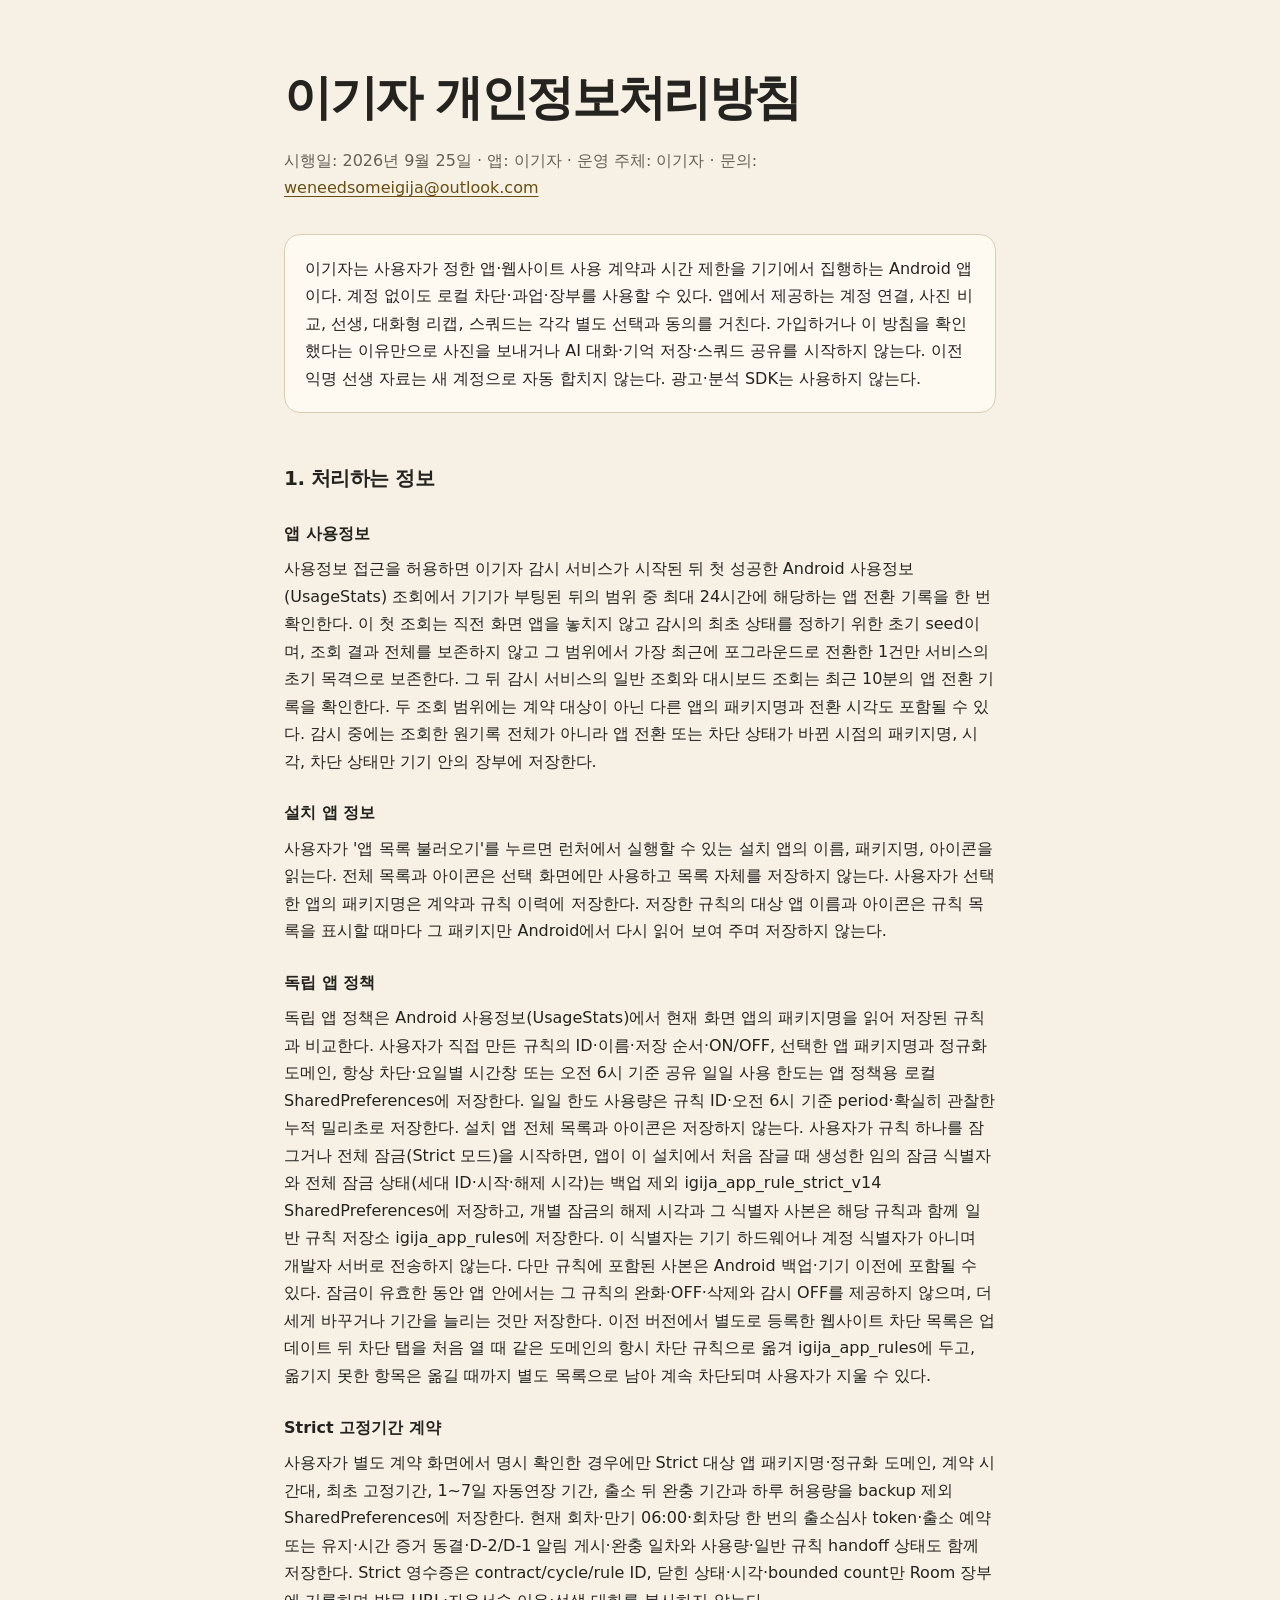
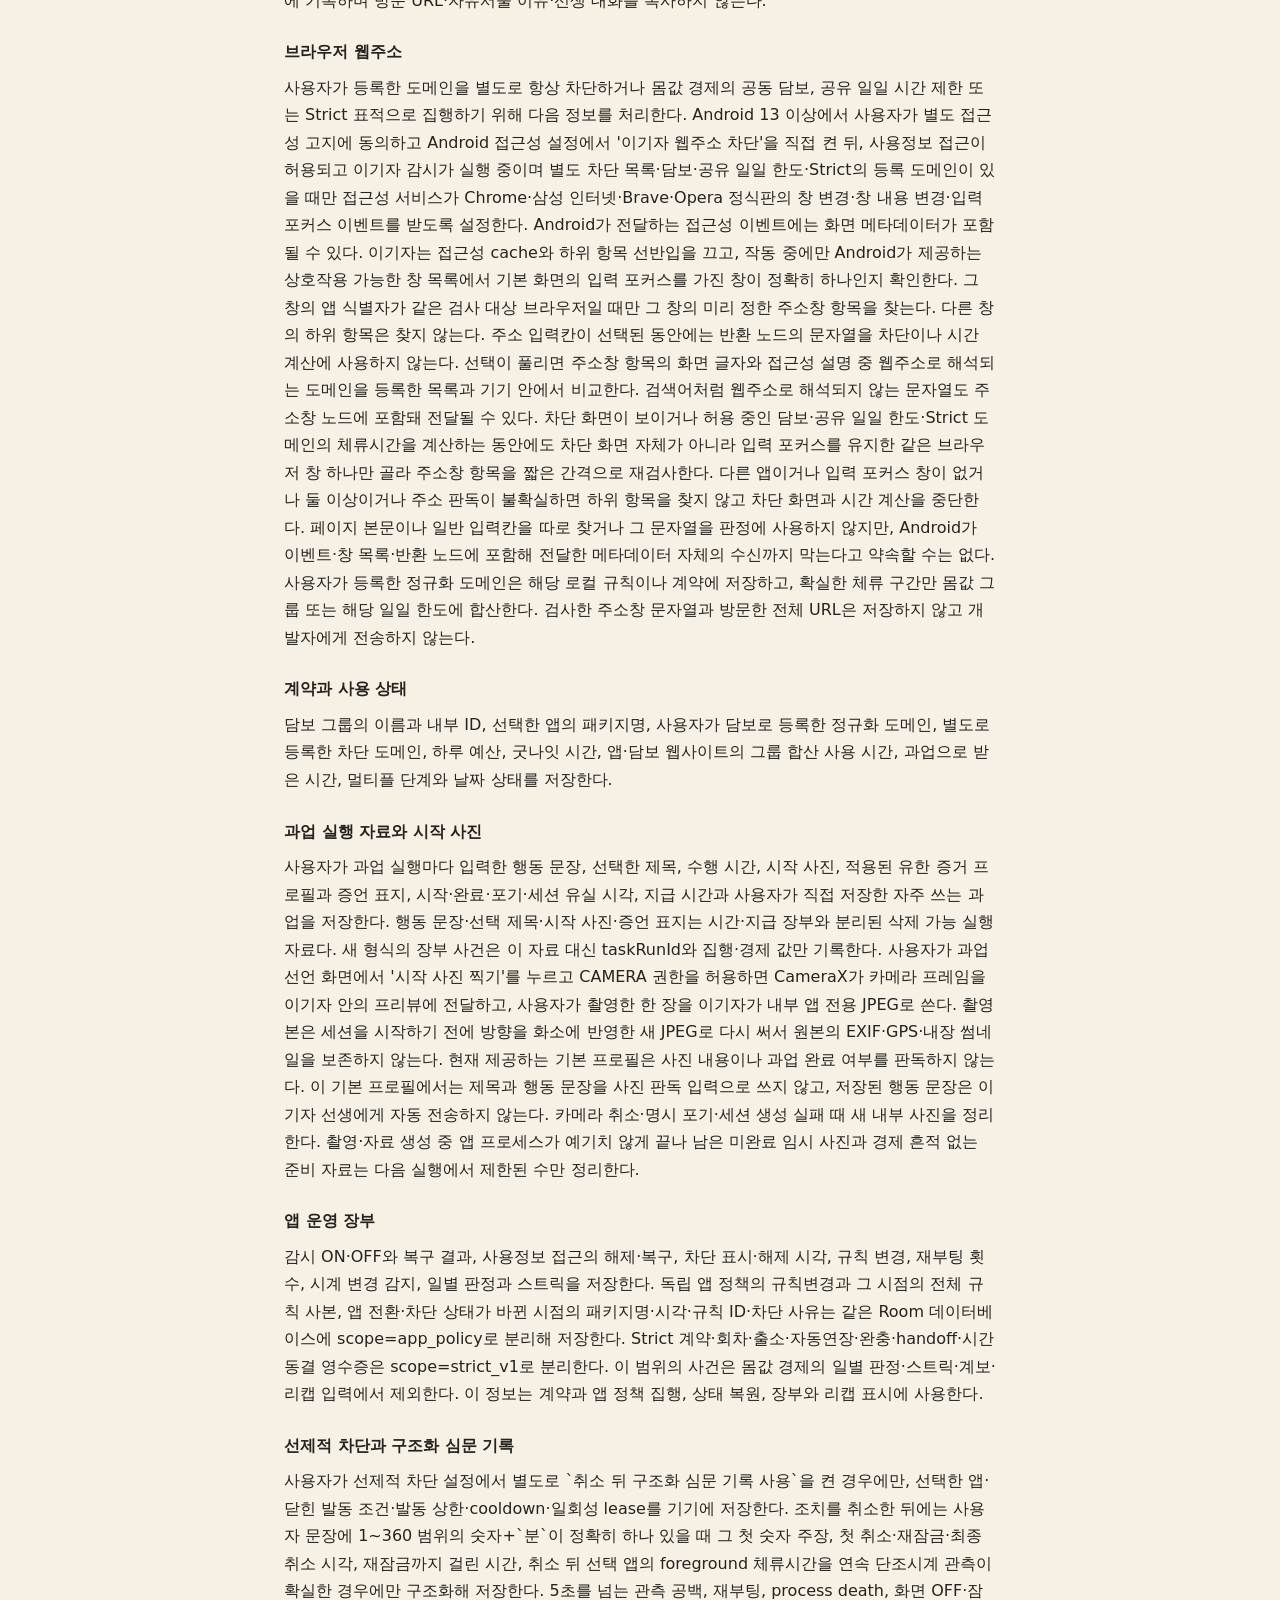
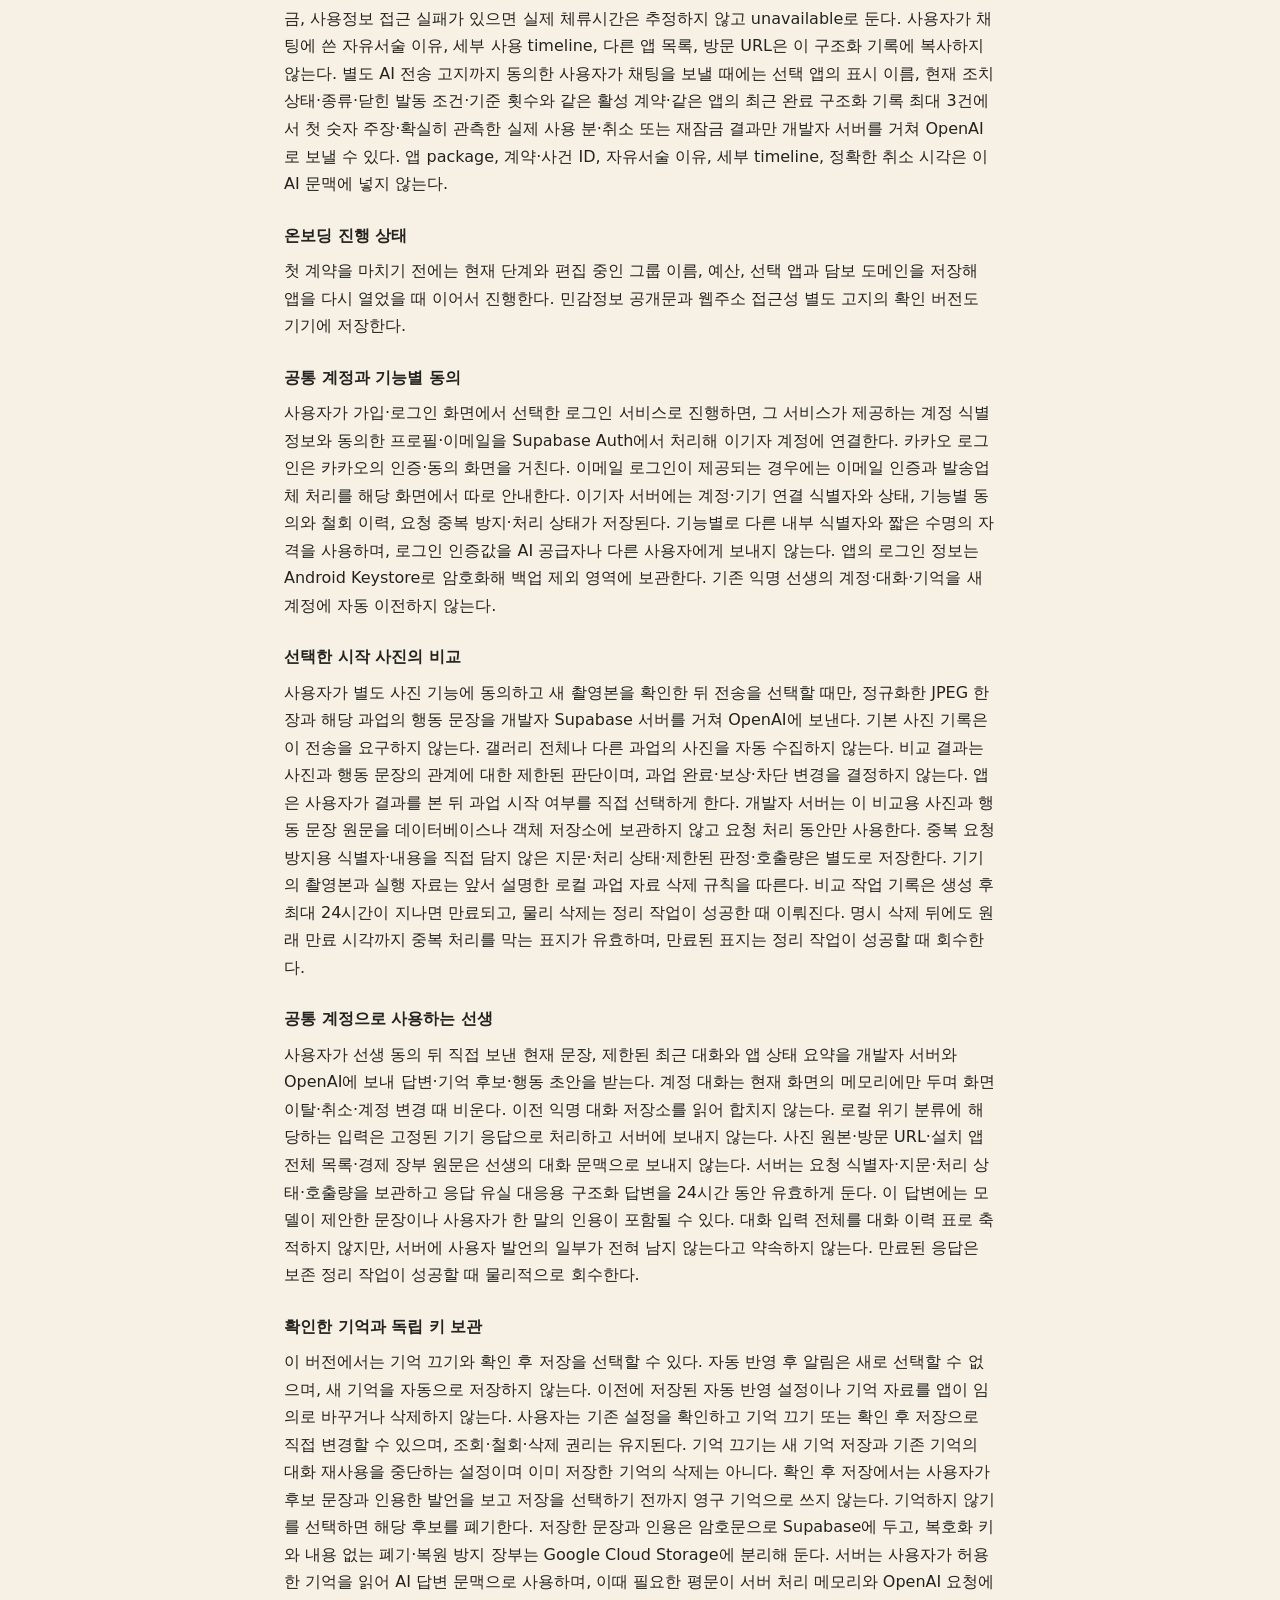
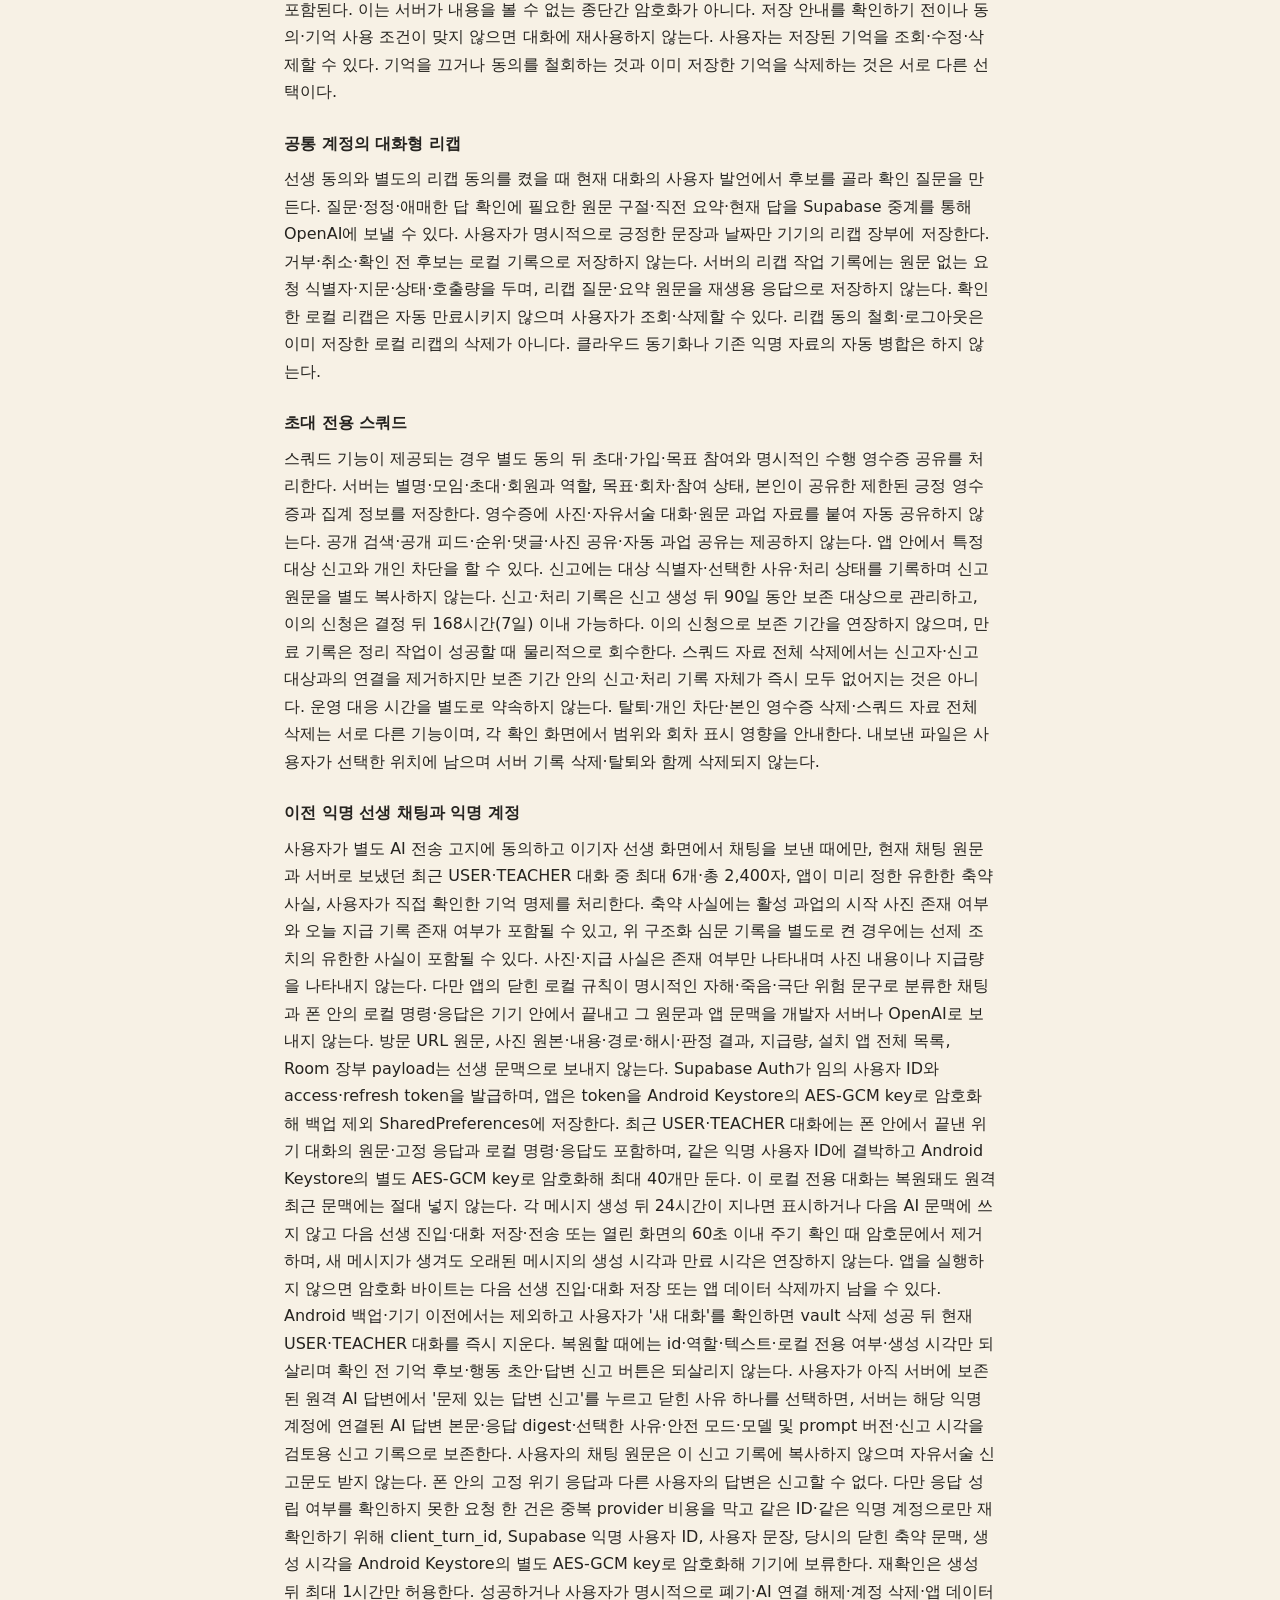
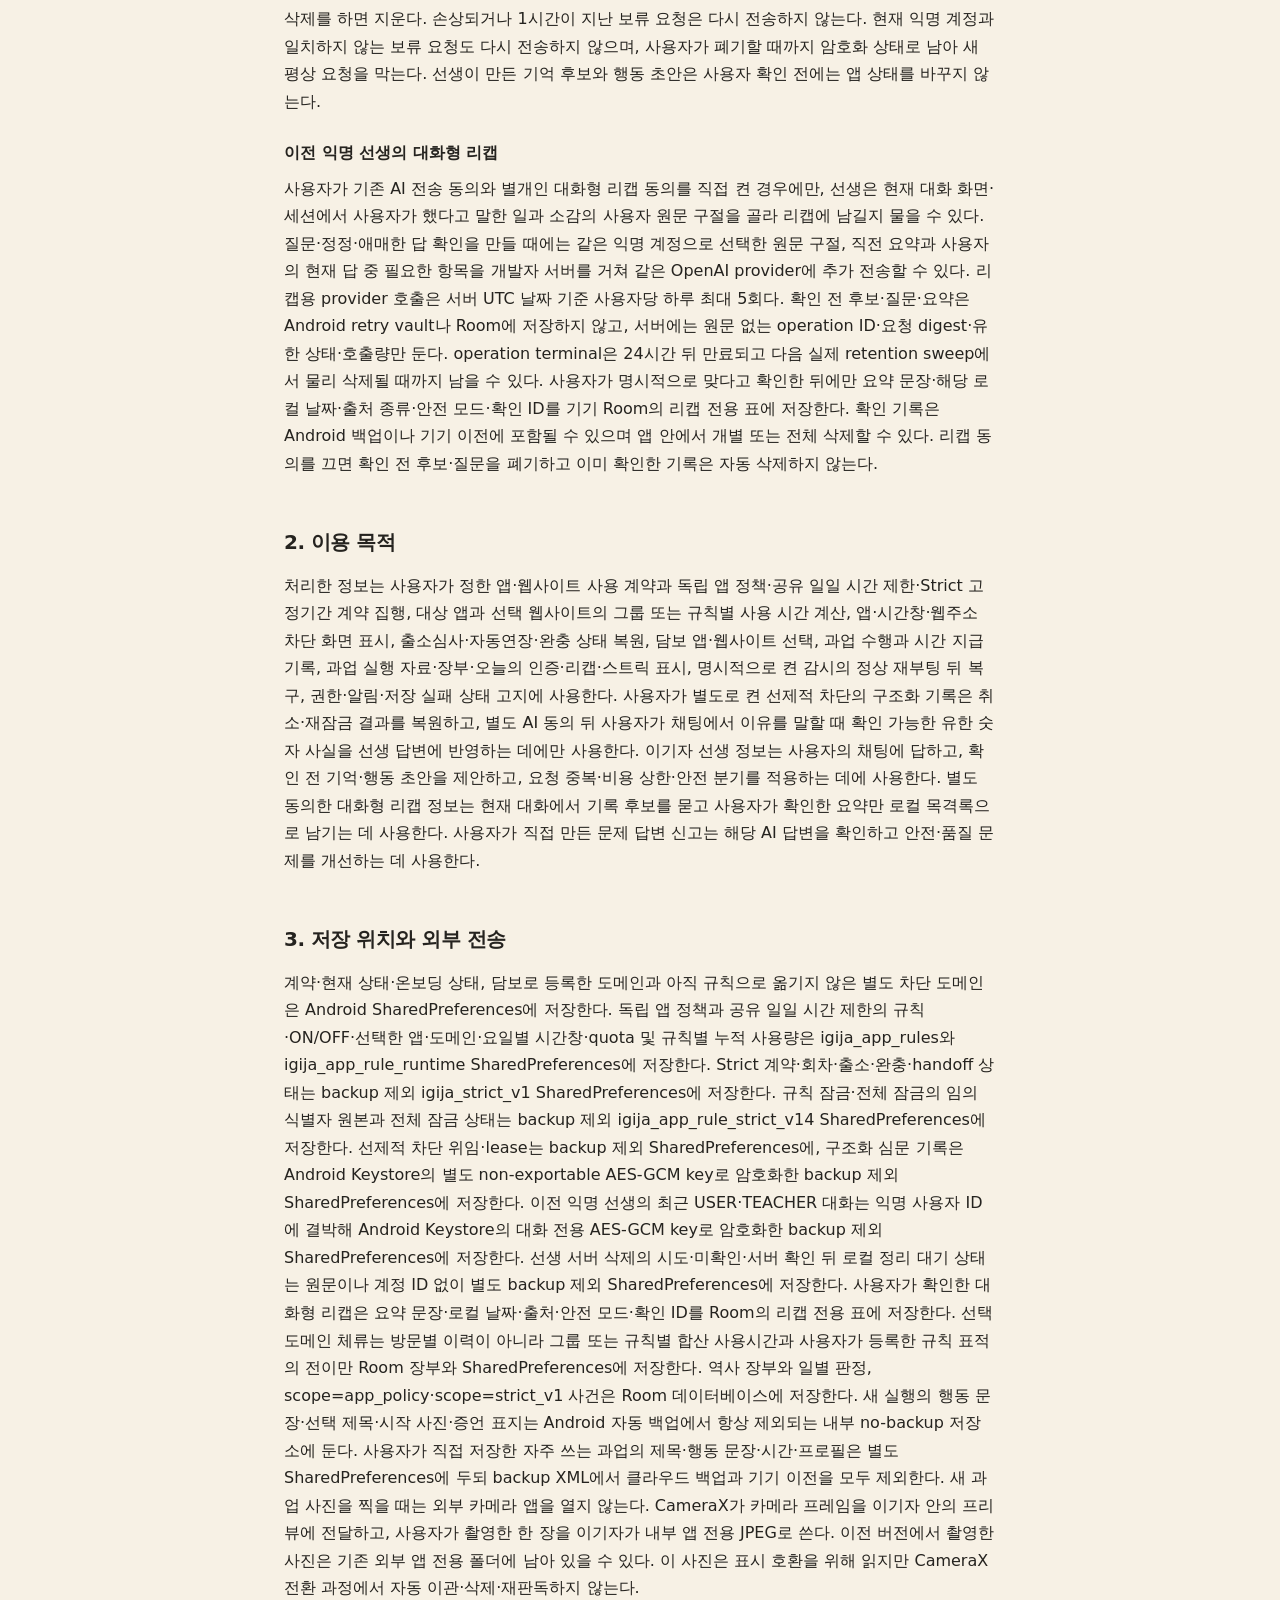
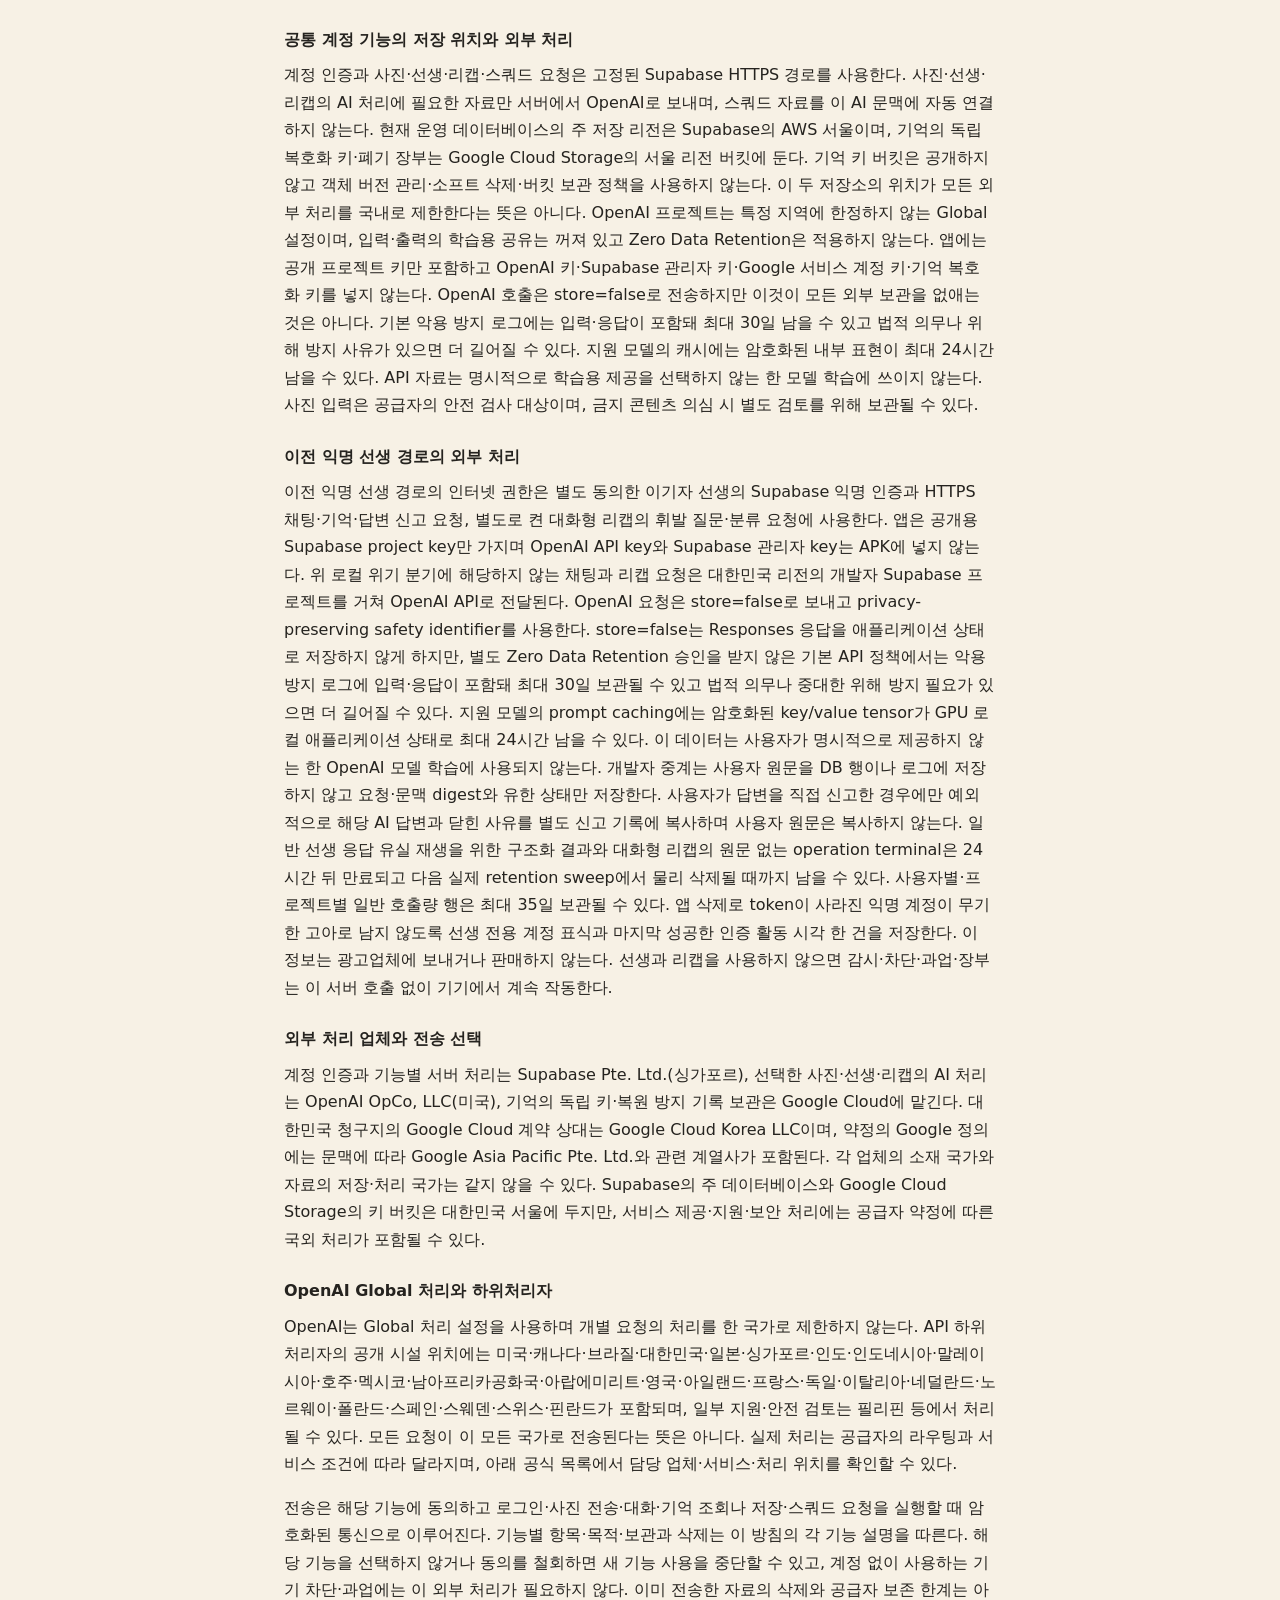
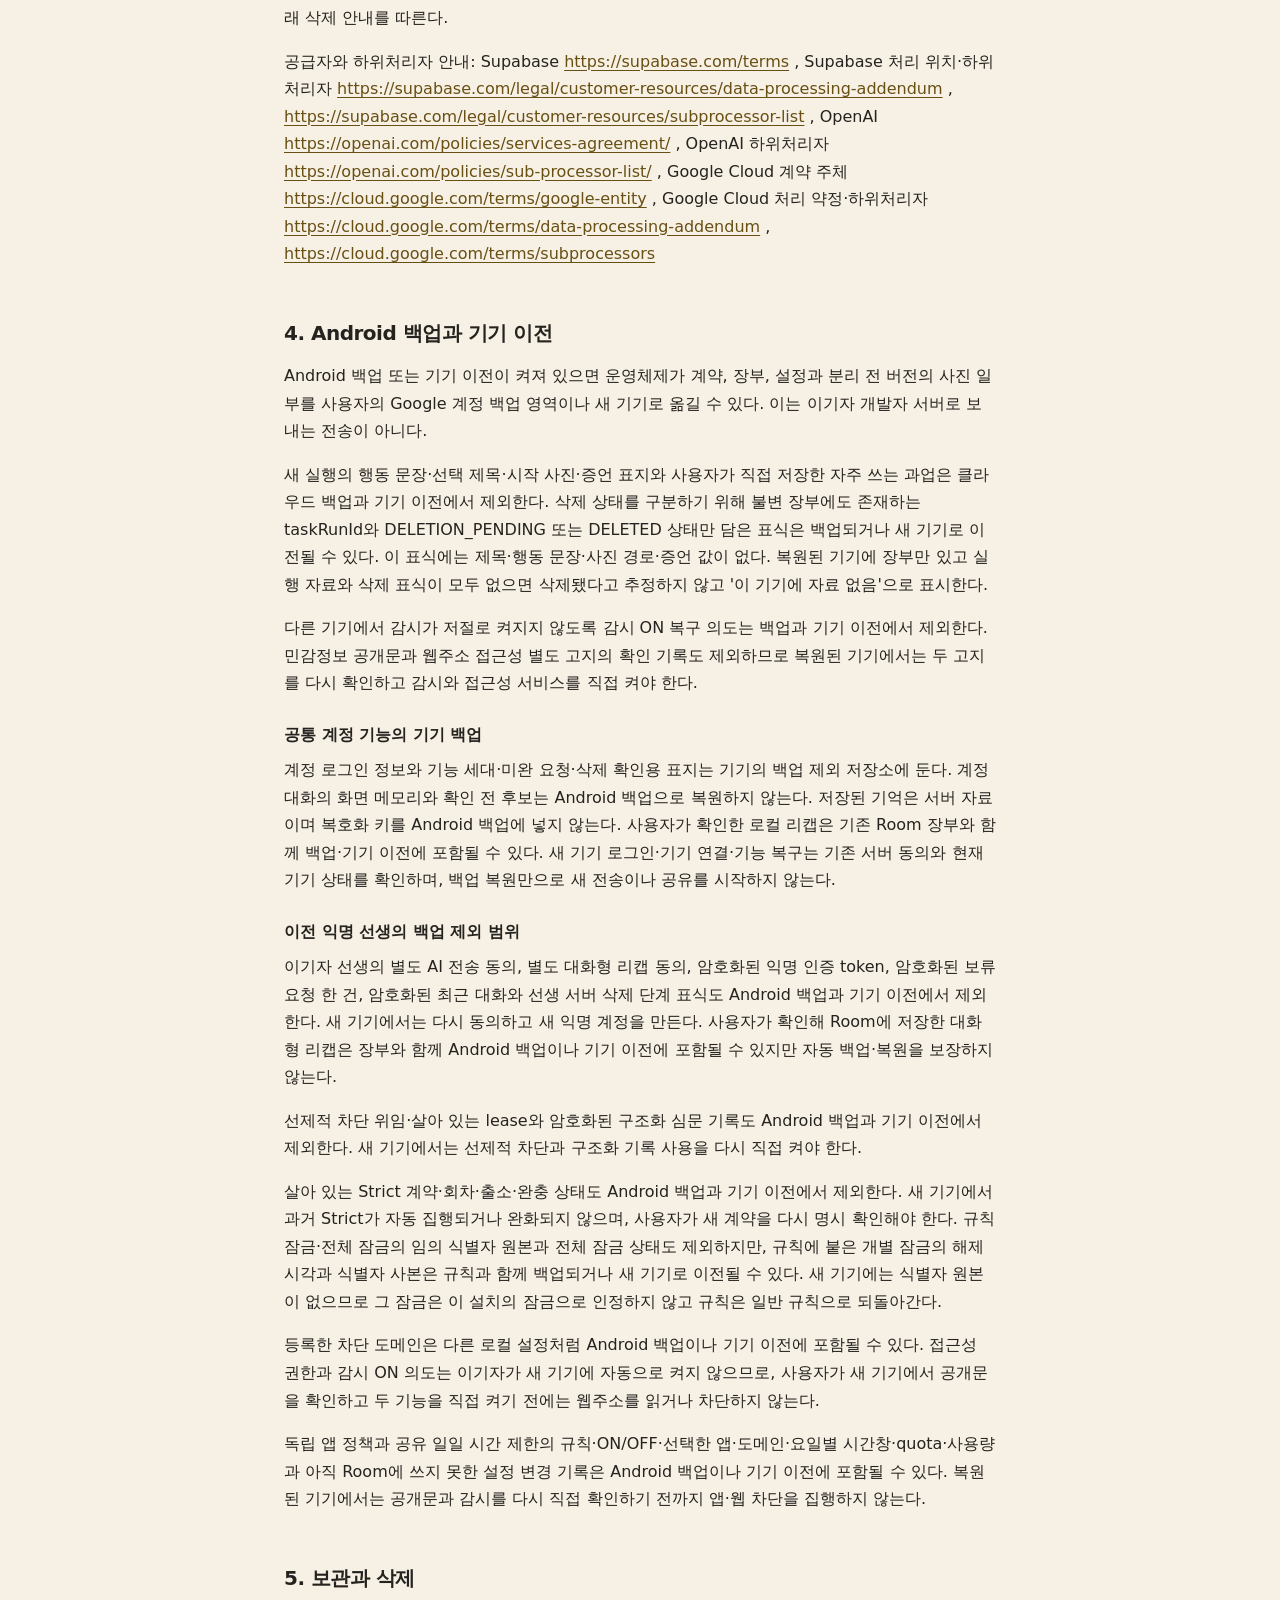
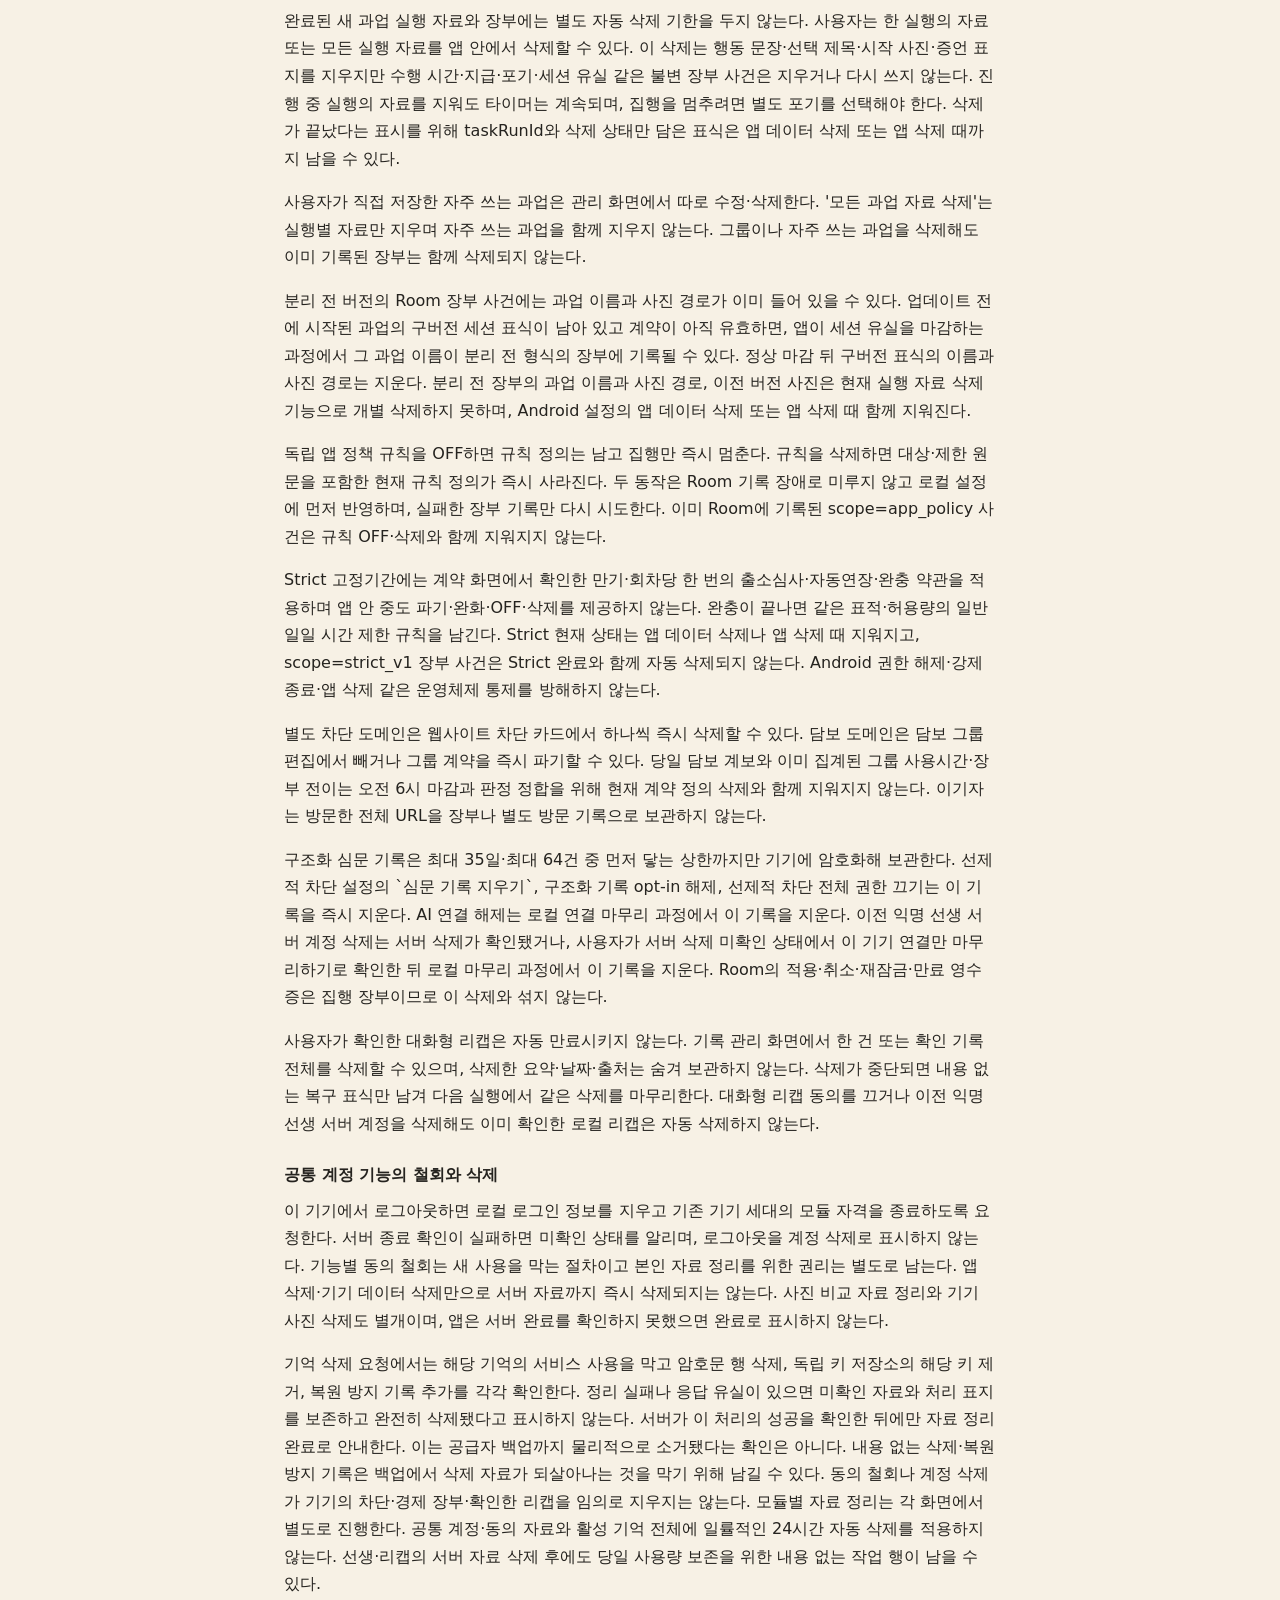
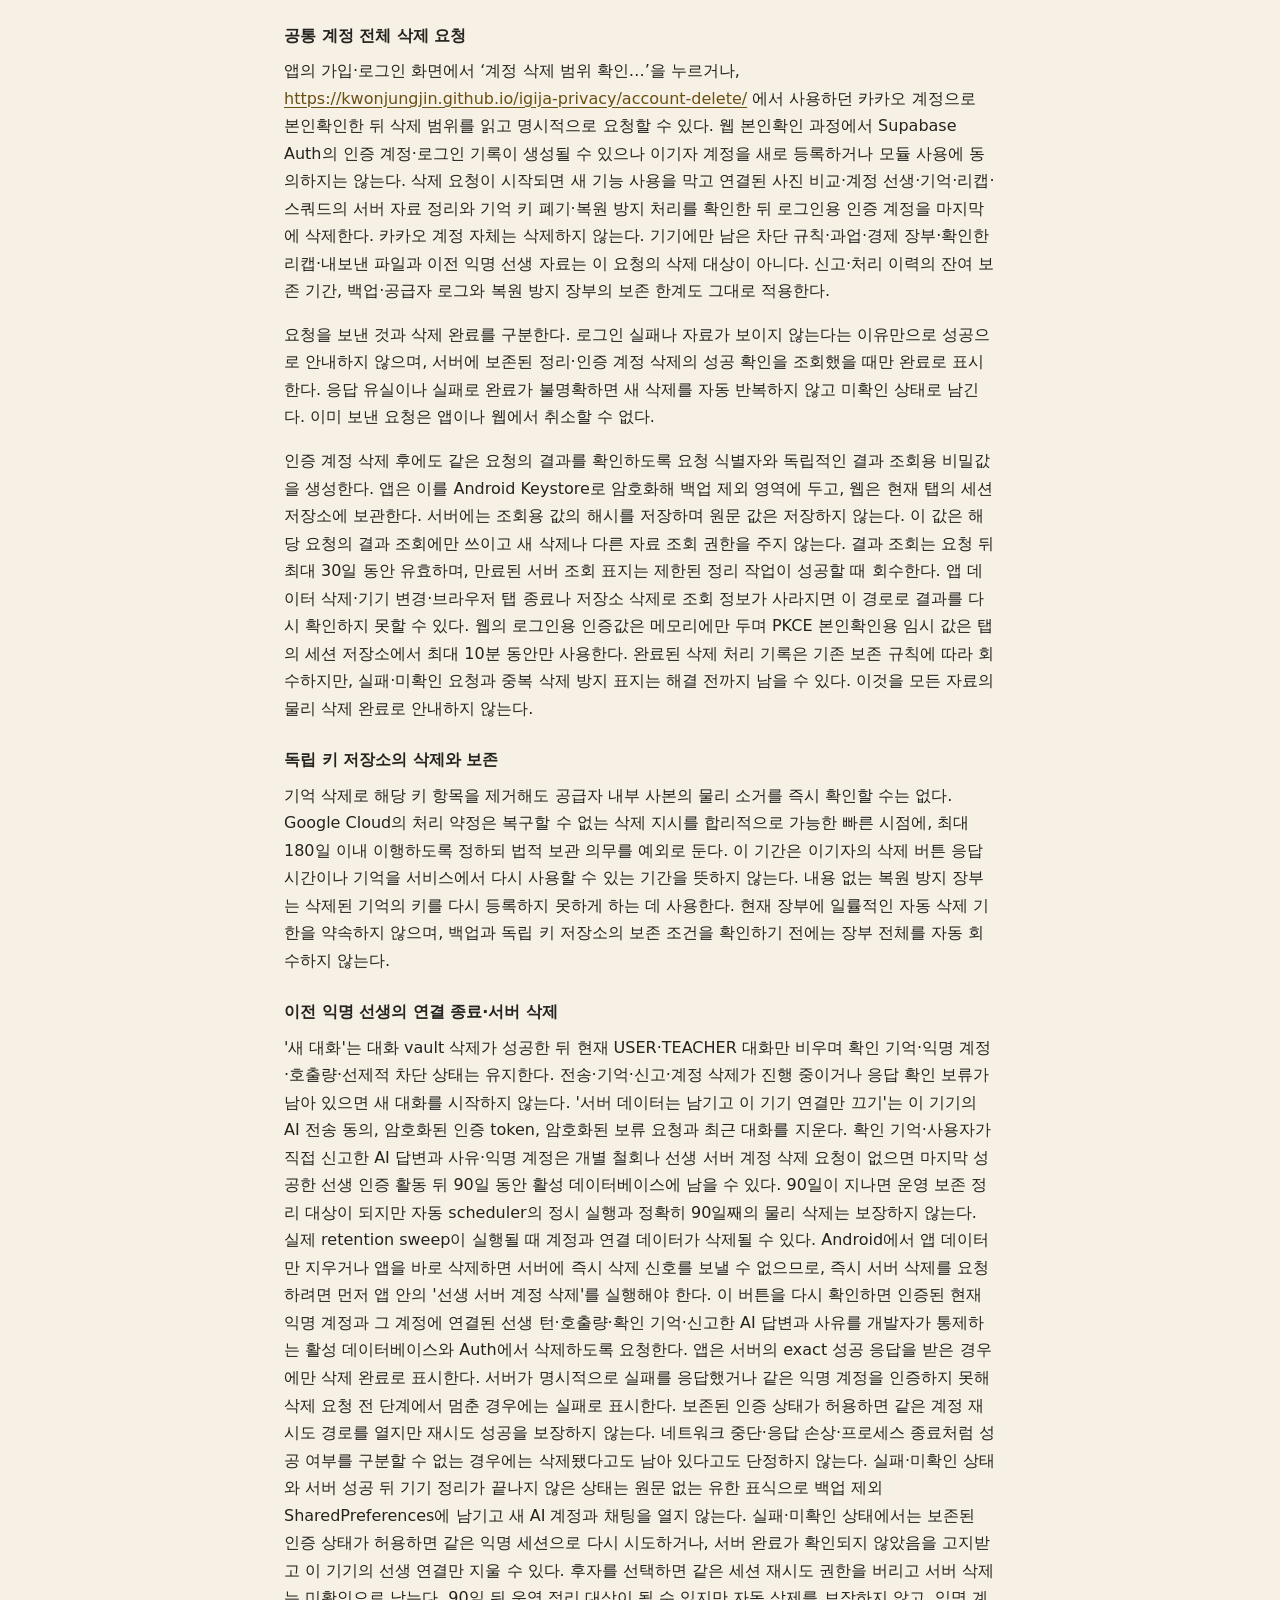
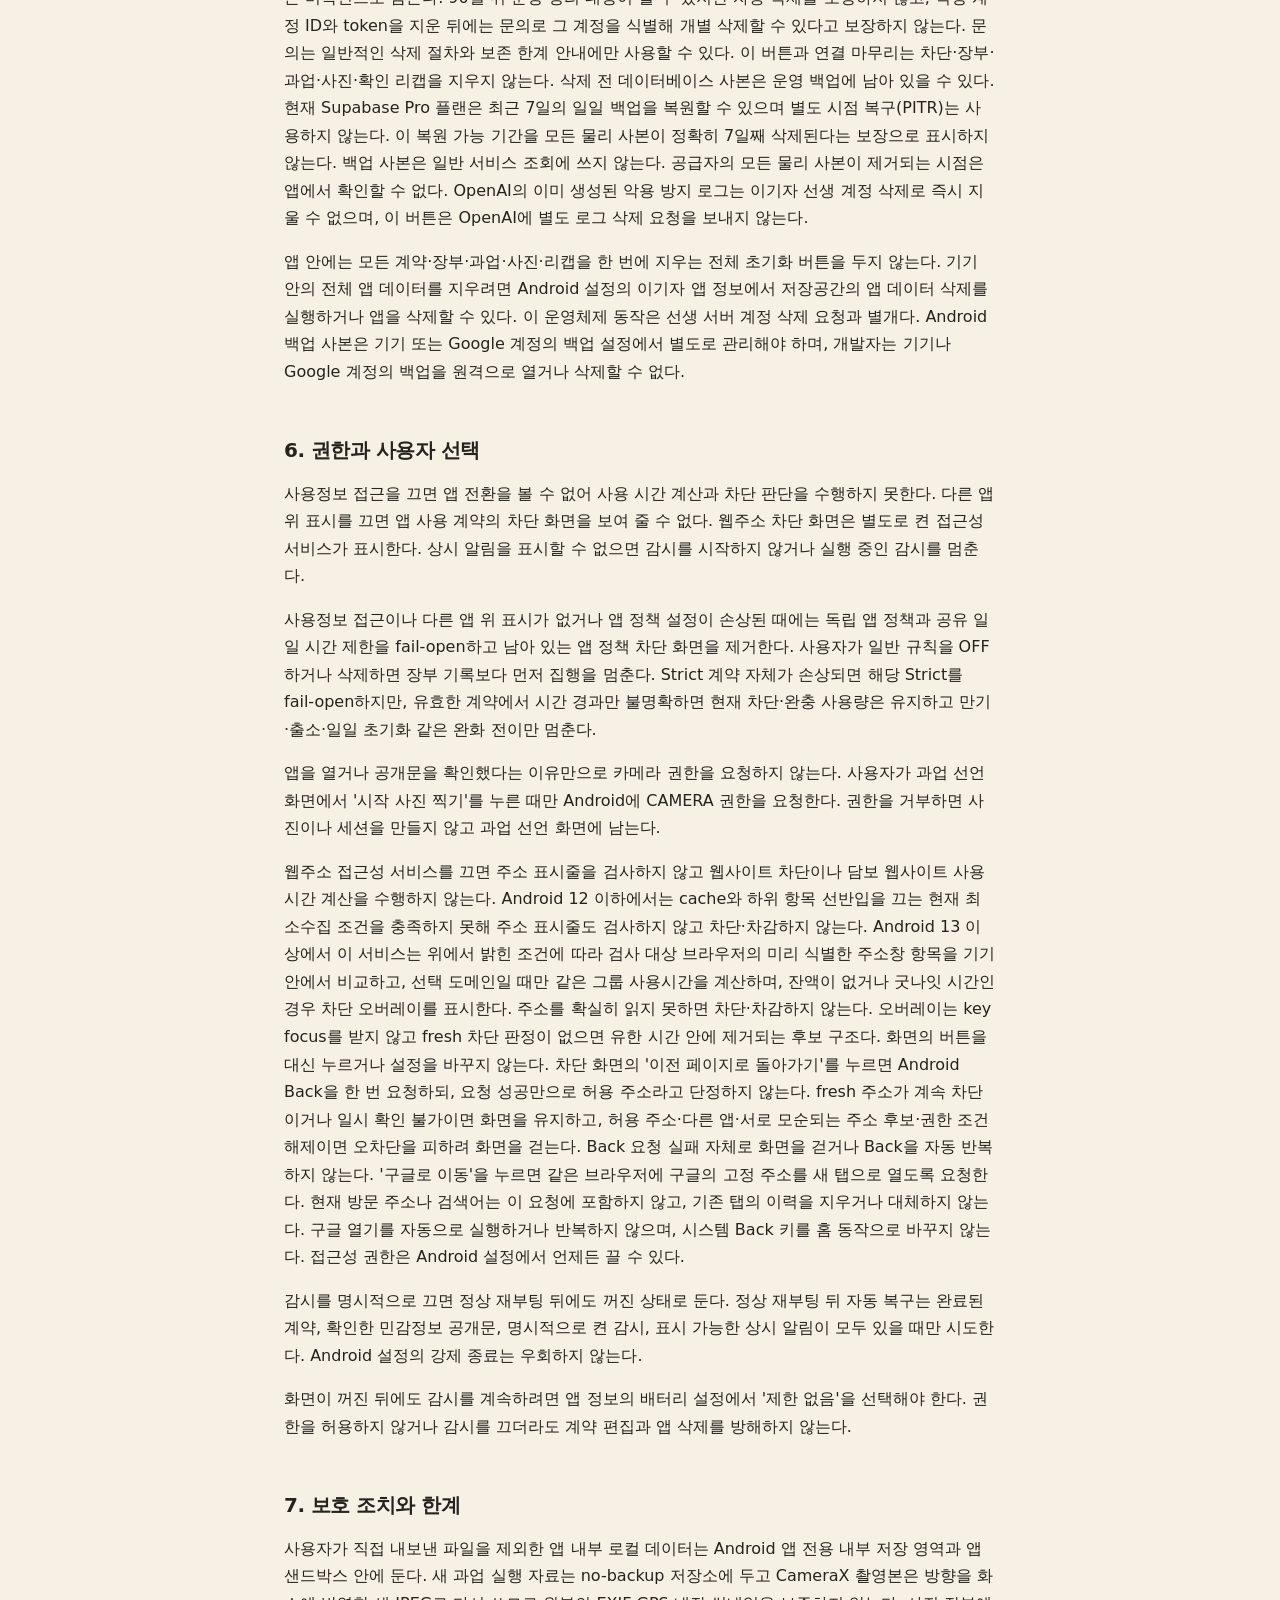
==== commit 57955933: "Publish privacy notice 11 and account deletion page" ====
--- a/index.html
+++ b/index.html
@@ -4,7 +4,7 @@
   <meta charset="utf-8">
   <meta name="viewport" content="width=device-width, initial-scale=1">
   <meta name="color-scheme" content="light">
-  <meta name="policy-source-sha256" content="cbe050d404653b4e32b170dbee3936212877e4b759fd1f6588db016353904537">
+  <meta name="policy-source-sha256" content="5a7833eb5dee5282bb43319bab051e25322c671879b918547730d8186c62e6a5">
   <title>이기자 개인정보처리방침</title>
   <style>
     :root { color:#25231f; background:#f7f1e5; font-family:system-ui,-apple-system,BlinkMacSystemFont,"Segoe UI",sans-serif; line-height:1.72; }
@@ -98,7 +98,11 @@
   <p>사용자가 확인한 대화형 리캡은 자동 만료시키지 않는다. 기록 관리 화면에서 한 건 또는 확인 기록 전체를 삭제할 수 있으며, 삭제한 요약·날짜·출처는 숨겨 보관하지 않는다. 삭제가 중단되면 내용 없는 복구 표식만 남겨 다음 실행에서 같은 삭제를 마무리한다. 대화형 리캡 동의를 끄거나 이전 익명 선생 서버 계정을 삭제해도 이미 확인한 로컬 리캡은 자동 삭제하지 않는다.</p>
   <h3>공통 계정 기능의 철회와 삭제</h3>
   <p>이 기기에서 로그아웃하면 로컬 로그인 정보를 지우고 기존 기기 세대의 모듈 자격을 종료하도록 요청한다. 서버 종료 확인이 실패하면 미확인 상태를 알리며, 로그아웃을 계정 삭제로 표시하지 않는다. 기능별 동의 철회는 새 사용을 막는 절차이고 본인 자료 정리를 위한 권리는 별도로 남는다. 앱 삭제·기기 데이터 삭제만으로 서버 자료까지 즉시 삭제되지는 않는다. 사진 비교 자료 정리와 기기 사진 삭제도 별개이며, 앱은 서버 완료를 확인하지 못했으면 완료로 표시하지 않는다.</p>
-  <p>기억 삭제 요청에서는 해당 기억의 서비스 사용을 막고 암호문 행 삭제, 독립 키 저장소의 해당 키 제거, 복원 방지 기록 추가를 각각 확인한다. 정리 실패나 응답 유실이 있으면 미확인 자료와 처리 표지를 보존하고 완전히 삭제됐다고 표시하지 않는다. 서버가 이 처리의 성공을 확인한 뒤에만 자료 정리 완료로 안내한다. 이는 공급자 백업까지 물리적으로 소거됐다는 확인은 아니다. 내용 없는 삭제·복원 방지 기록은 백업에서 삭제 자료가 되살아나는 것을 막기 위해 남길 수 있다. 동의 철회나 계정 삭제가 기기의 차단·경제 장부·확인한 리캡을 임의로 지우지는 않는다. 이 버전의 공통 계정 화면은 로그인·로그아웃을 제공하며, 공통 계정 전체를 영구 삭제하는 기능은 제공하지 않는다. 모듈별 자료 정리는 각 화면에서 별도로 진행한다. 공통 계정·동의 자료와 활성 기억 전체에 일률적인 24시간 자동 삭제를 적용하지 않는다. 선생·리캡의 서버 자료 삭제 후에도 당일 사용량 보존을 위한 내용 없는 작업 행이 남을 수 있다.</p>
+  <p>기억 삭제 요청에서는 해당 기억의 서비스 사용을 막고 암호문 행 삭제, 독립 키 저장소의 해당 키 제거, 복원 방지 기록 추가를 각각 확인한다. 정리 실패나 응답 유실이 있으면 미확인 자료와 처리 표지를 보존하고 완전히 삭제됐다고 표시하지 않는다. 서버가 이 처리의 성공을 확인한 뒤에만 자료 정리 완료로 안내한다. 이는 공급자 백업까지 물리적으로 소거됐다는 확인은 아니다. 내용 없는 삭제·복원 방지 기록은 백업에서 삭제 자료가 되살아나는 것을 막기 위해 남길 수 있다. 동의 철회나 계정 삭제가 기기의 차단·경제 장부·확인한 리캡을 임의로 지우지는 않는다. 모듈별 자료 정리는 각 화면에서 별도로 진행한다. 공통 계정·동의 자료와 활성 기억 전체에 일률적인 24시간 자동 삭제를 적용하지 않는다. 선생·리캡의 서버 자료 삭제 후에도 당일 사용량 보존을 위한 내용 없는 작업 행이 남을 수 있다.</p>
+  <h3>공통 계정 전체 삭제 요청</h3>
+  <p>앱의 가입·로그인 화면에서 ‘계정 삭제 범위 확인…’을 누르거나, <a href="https://kwonjungjin.github.io/igija-privacy/account-delete/">https://kwonjungjin.github.io/igija-privacy/account-delete/</a> 에서 사용하던 카카오 계정으로 본인확인한 뒤 삭제 범위를 읽고 명시적으로 요청할 수 있다. 웹 본인확인 과정에서 Supabase Auth의 인증 계정·로그인 기록이 생성될 수 있으나 이기자 계정을 새로 등록하거나 모듈 사용에 동의하지는 않는다. 삭제 요청이 시작되면 새 기능 사용을 막고 연결된 사진 비교·계정 선생·기억·리캡·스쿼드의 서버 자료 정리와 기억 키 폐기·복원 방지 처리를 확인한 뒤 로그인용 인증 계정을 마지막에 삭제한다. 카카오 계정 자체는 삭제하지 않는다. 기기에만 남은 차단 규칙·과업·경제 장부·확인한 리캡·내보낸 파일과 이전 익명 선생 자료는 이 요청의 삭제 대상이 아니다. 신고·처리 이력의 잔여 보존 기간, 백업·공급자 로그와 복원 방지 장부의 보존 한계도 그대로 적용한다.</p>
+  <p>요청을 보낸 것과 삭제 완료를 구분한다. 로그인 실패나 자료가 보이지 않는다는 이유만으로 성공으로 안내하지 않으며, 서버에 보존된 정리·인증 계정 삭제의 성공 확인을 조회했을 때만 완료로 표시한다. 응답 유실이나 실패로 완료가 불명확하면 새 삭제를 자동 반복하지 않고 미확인 상태로 남긴다. 이미 보낸 요청은 앱이나 웹에서 취소할 수 없다.</p>
+  <p>인증 계정 삭제 후에도 같은 요청의 결과를 확인하도록 요청 식별자와 독립적인 결과 조회용 비밀값을 생성한다. 앱은 이를 Android Keystore로 암호화해 백업 제외 영역에 두고, 웹은 현재 탭의 세션 저장소에 보관한다. 서버에는 조회용 값의 해시를 저장하며 원문 값은 저장하지 않는다. 이 값은 해당 요청의 결과 조회에만 쓰이고 새 삭제나 다른 자료 조회 권한을 주지 않는다. 결과 조회는 요청 뒤 최대 30일 동안 유효하며, 만료된 서버 조회 표지는 제한된 정리 작업이 성공할 때 회수한다. 앱 데이터 삭제·기기 변경·브라우저 탭 종료나 저장소 삭제로 조회 정보가 사라지면 이 경로로 결과를 다시 확인하지 못할 수 있다. 웹의 로그인용 인증값은 메모리에만 두며 PKCE 본인확인용 임시 값은 탭의 세션 저장소에서 최대 10분 동안만 사용한다. 완료된 삭제 처리 기록은 기존 보존 규칙에 따라 회수하지만, 실패·미확인 요청과 중복 삭제 방지 표지는 해결 전까지 남을 수 있다. 이것을 모든 자료의 물리 삭제 완료로 안내하지 않는다.</p>
   <h3>독립 키 저장소의 삭제와 보존</h3>
   <p>기억 삭제로 해당 키 항목을 제거해도 공급자 내부 사본의 물리 소거를 즉시 확인할 수는 없다. Google Cloud의 처리 약정은 복구할 수 없는 삭제 지시를 합리적으로 가능한 빠른 시점에, 최대 180일 이내 이행하도록 정하되 법적 보관 의무를 예외로 둔다. 이 기간은 이기자의 삭제 버튼 응답 시간이나 기억을 서비스에서 다시 사용할 수 있는 기간을 뜻하지 않는다. 내용 없는 복원 방지 장부는 삭제된 기억의 키를 다시 등록하지 못하게 하는 데 사용한다. 현재 장부에 일률적인 자동 삭제 기한을 약속하지 않으며, 백업과 독립 키 저장소의 보존 조건을 확인하기 전에는 장부 전체를 자동 회수하지 않는다.</p>
   <h3>이전 익명 선생의 연결 종료·서버 삭제</h3>
@@ -118,7 +122,7 @@
   <p>S24 SM-S921N·Android 16(API 36)의 삼성 인터넷 30.0.0.67은 현재 지원 검수 대상이다. versionCode 10 실기기 검사에서 주소 판정과 차단 화면 부착은 확인했지만, 기존 active-root 재검사가 차단 화면 자체를 읽어 650ms 뒤 제거되는 회귀를 발견했다. 입력 포커스를 가진 브라우저 창만 다시 읽는 수리와 상태바 갱신 이벤트를 이탈로 오판하지 않는 수리를 versionCode 14 후보에 넣었다. 이 후보의 실기기 시험은 같은 S24의 Brave 정식판 152.1.94.119에서만 했다. 거기서는 등록 도메인의 실제 주소 노출·주소 판정·차단 화면 부착과, 차단 화면이 정각 상태바 갱신을 다섯 번 넘겨 5분 이상 유지되는 것을 확인했다. Brave의 허용 전환 제거·탭 전환·redirect·Back·HOME 이탈과 삼성 인터넷 30.0.0.67·Chrome·Opera의 모든 항목은 이 후보에서 아직 시험하지 않았으므로 통과로 세지 않는다. Chrome 150은 이 S24에서 사용 중지 상태라 확인하지 않았다. Opera 정식판은 exact 주소창 ID만 코드에 고정한 DEVICE_UNVERIFIED 로컬 지원 대상이며, Opera 100에서는 주소창 resource 후보만 확인했다. Opera는 S24에서 실제 주소 노출·차단·탭 전환·redirect·Back·HOME·overlay lease를 검수하기 전에는 통과로 세지 않는다. Adblock Browser 3.12.1과 FREE ADBLOCKER BROWSER 139는 접근성 검사 대상에 넣지 않는다.</p>
   <p>S21 exact 구성인 SM-G991N·Android 15(API 35)의 일반 탭 UI에서, Chrome 150.0.7871.186은 브라우저를 미리 연(warm) 상태의 허용 주소→차단 주소→HOME 이동 검사를 3/3 통과했다. 같은 S21 구성의 이전 Chrome 131.0.6778.260과 삼성 인터넷 30.0.0.67은 이전 실행 계보의 더 넓은 핵심 차단·내비게이션 검수를 통과했다. 이 S21 결과는 S24의 다른 브라우저 검수 결과로 합치지 않는다. 다른 기기·Android 버전·브라우저 버전의 일반 지원은 아직 확정하지 않았다. 웹사이트 차단은 Android 13 이상에서 현재 주소를 주소 표시줄 접근성 노드로 내놓고 이기자가 그 구조를 인식할 수 있는 화면에서만 작동한다. 브라우저 업데이트로 주소 표시줄 구조가 바뀌거나 비포커스 접근성 오버레이 아래에서 fresh 주소창 재검사가 성립하지 않으면 차단을 놓칠 수 있다. 현재 URL을 접근성 트리에 내놓지 않는 내부 브라우저 화면은 이 방식으로 차단할 수 없다. Beta·Dev·Canary·Nightly·Opera Mini, Firefox와 그 밖의 파생 브라우저, 네이버·카카오 내부 브라우저 지원을 보장하지 않는다.</p>
   <h2>8. 방침 변경과 문의</h2>
-  <p>처리 항목이나 기능이 바뀌면 이 방침과 앱 안의 공개문을 함께 갱신한다. 새 확인이 필요하면 공개문 버전을 올려 다시 확인을 받는다. 버전이 올라간 뒤 처음 앱을 열면 확인 화면이 먼저 나오고, 확인 전에는 감시를 멈추며 확인 뒤에도 감시는 사용자가 직접 다시 켜야 한다. 이 정지는 앱이 버전 확인을 위해 하는 것이며 살아 있는 Strict·규칙 잠금·전체 잠금의 약정은 그대로 남는다. 9판(2026년 9월 5일): 규칙 잠금·전체 잠금의 저장 위치와 백업 범위, 이전 웹사이트 차단 목록의 규칙 이관, 저장한 규칙의 앱 이름·아이콘 표시, versionCode 14 후보의 브라우저별 검증 범위를 추가했다. 10판(2026년 9월 25일): 공통 계정과 기능별 동의, 명시 사진 전송, 계정 선생의 휘발 대화와 암호문 기억, 확인형 로컬 리캡, 초대 전용 스쿼드의 처리·삭제 범위를 추가했다.</p>
+  <p>처리 항목이나 기능이 바뀌면 이 방침과 앱 안의 공개문을 함께 갱신한다. 새 확인이 필요하면 공개문 버전을 올려 다시 확인을 받는다. 버전이 올라간 뒤 처음 앱을 열면 확인 화면이 먼저 나오고, 확인 전에는 감시를 멈추며 확인 뒤에도 감시는 사용자가 직접 다시 켜야 한다. 이 정지는 앱이 버전 확인을 위해 하는 것이며 살아 있는 Strict·규칙 잠금·전체 잠금의 약정은 그대로 남는다. 9판(2026년 9월 5일): 규칙 잠금·전체 잠금의 저장 위치와 백업 범위, 이전 웹사이트 차단 목록의 규칙 이관, 저장한 규칙의 앱 이름·아이콘 표시, versionCode 14 후보의 브라우저별 검증 범위를 추가했다. 10판(2026년 9월 25일): 공통 계정과 기능별 동의, 명시 사진 전송, 계정 선생의 휘발 대화와 암호문 기억, 확인형 로컬 리캡, 초대 전용 스쿼드의 처리·삭제 범위를 추가했다. 11판(2026년 9월 25일): 공통 계정 전체 삭제의 앱·웹 요청, 인증 계정의 마지막 삭제, 삭제 후 결과 조회와 미확인·보존 범위를 추가했다.</p>
   <p>외부 처리·보존 기준: OpenAI API 데이터 통제 <a href="https://developers.openai.com/api/docs/guides/your-data">https://developers.openai.com/api/docs/guides/your-data</a> , Supabase 데이터베이스 백업 <a href="https://supabase.com/docs/guides/platform/backups">https://supabase.com/docs/guides/platform/backups</a></p>
   <p>문의: <a href="mailto:weneedsomeigija@outlook.com">weneedsomeigija@outlook.com</a></p>
 </main>
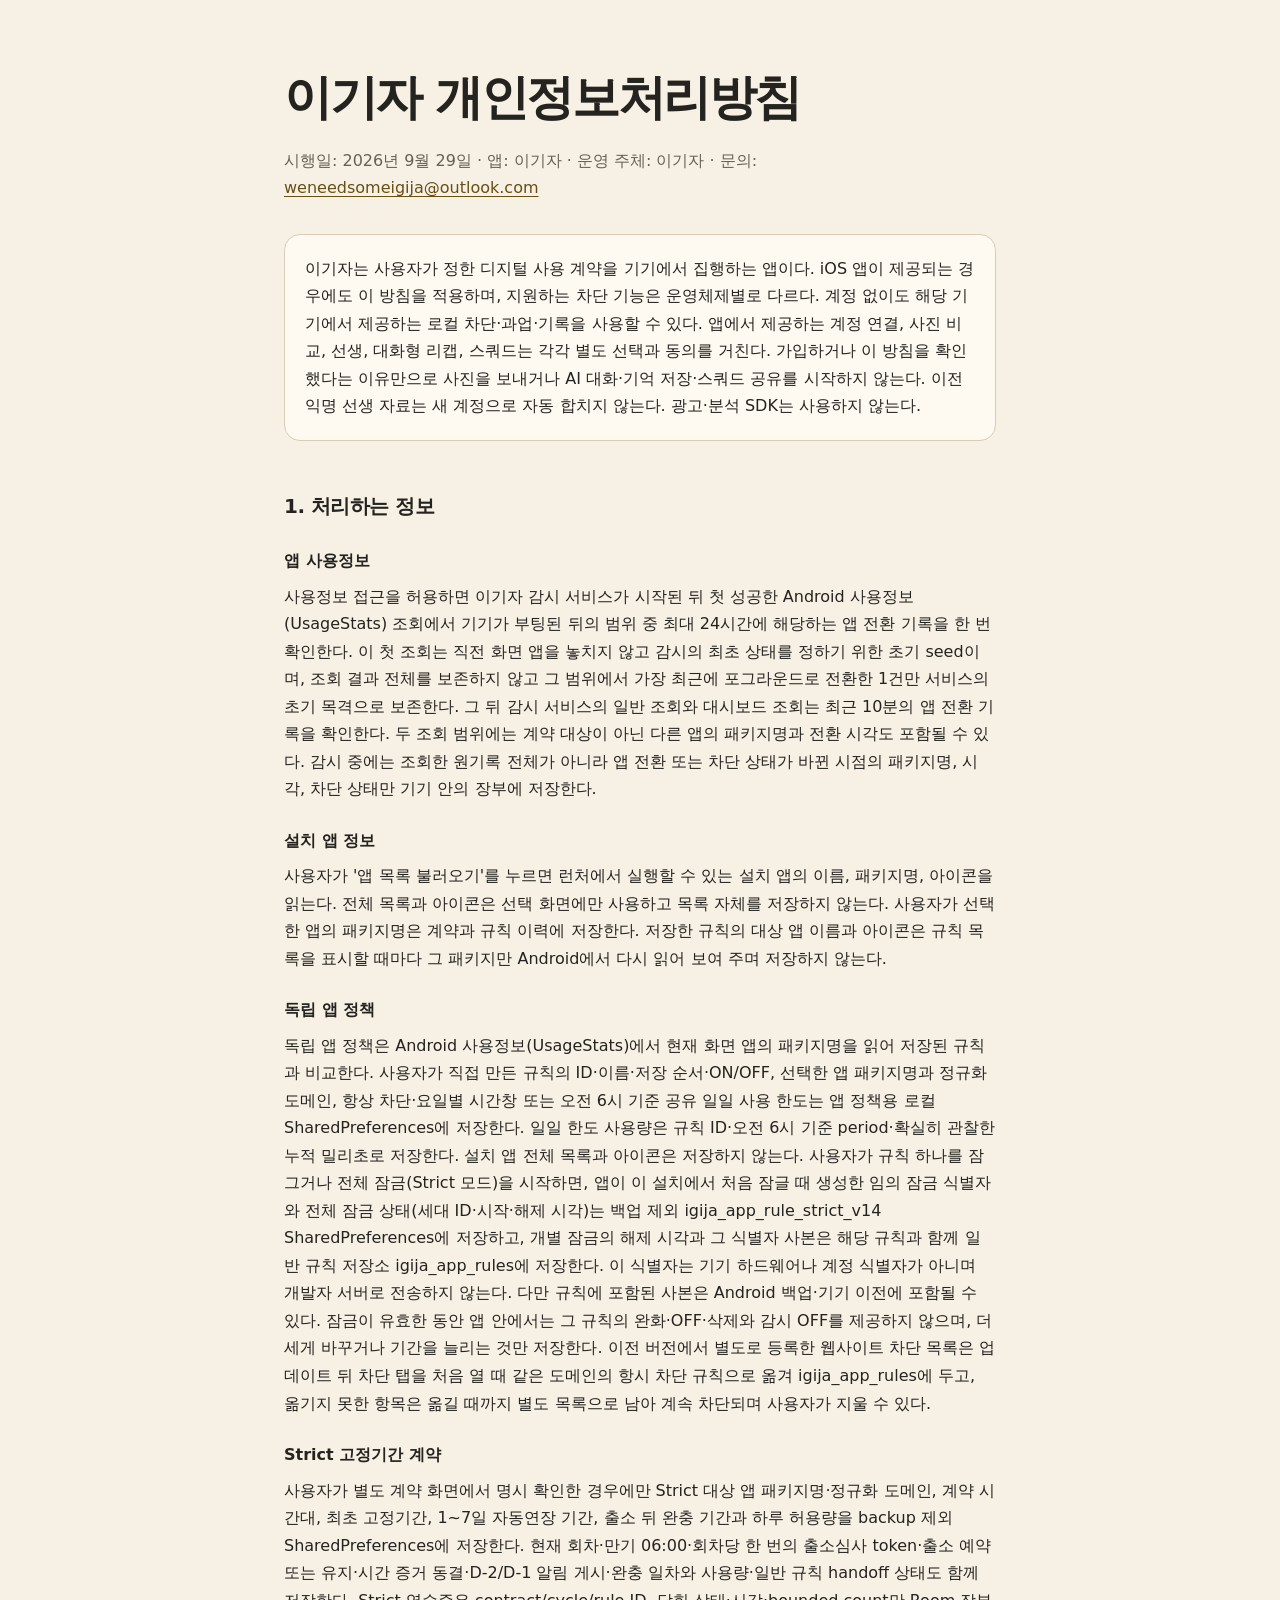
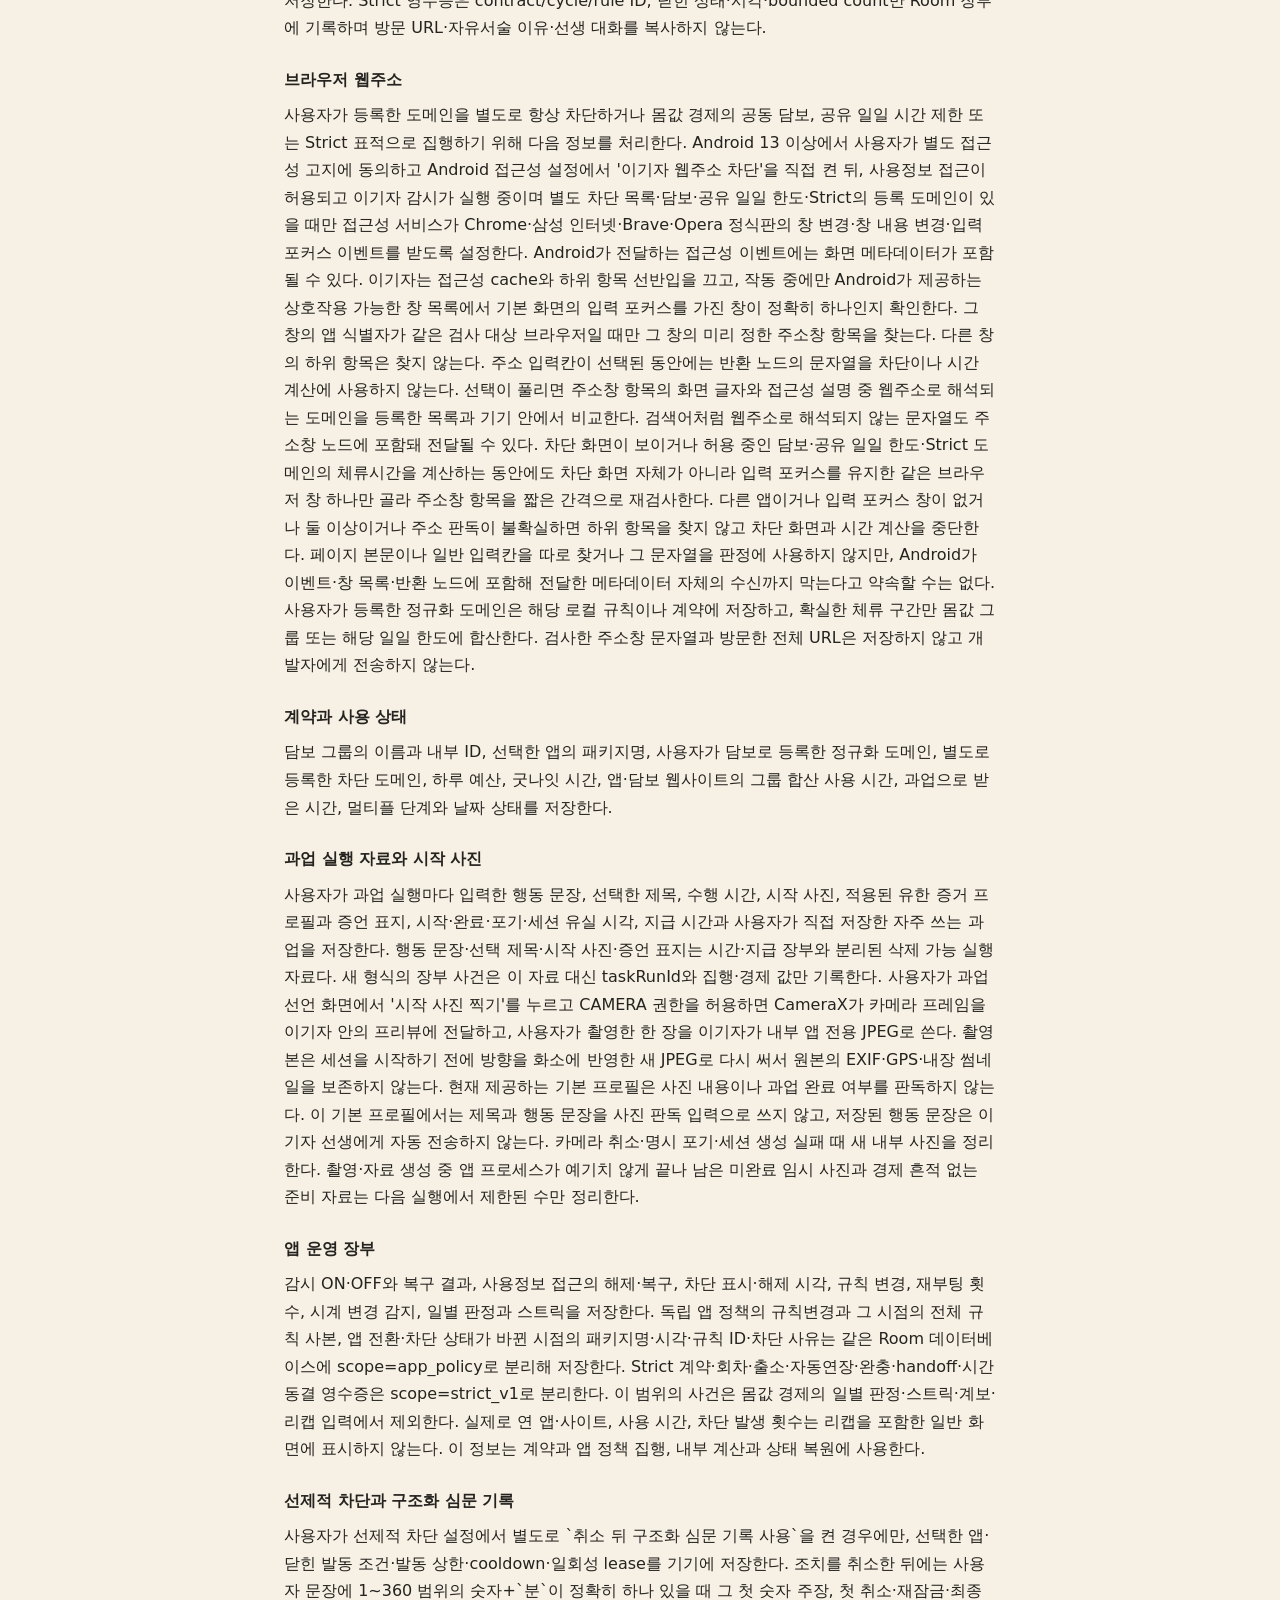
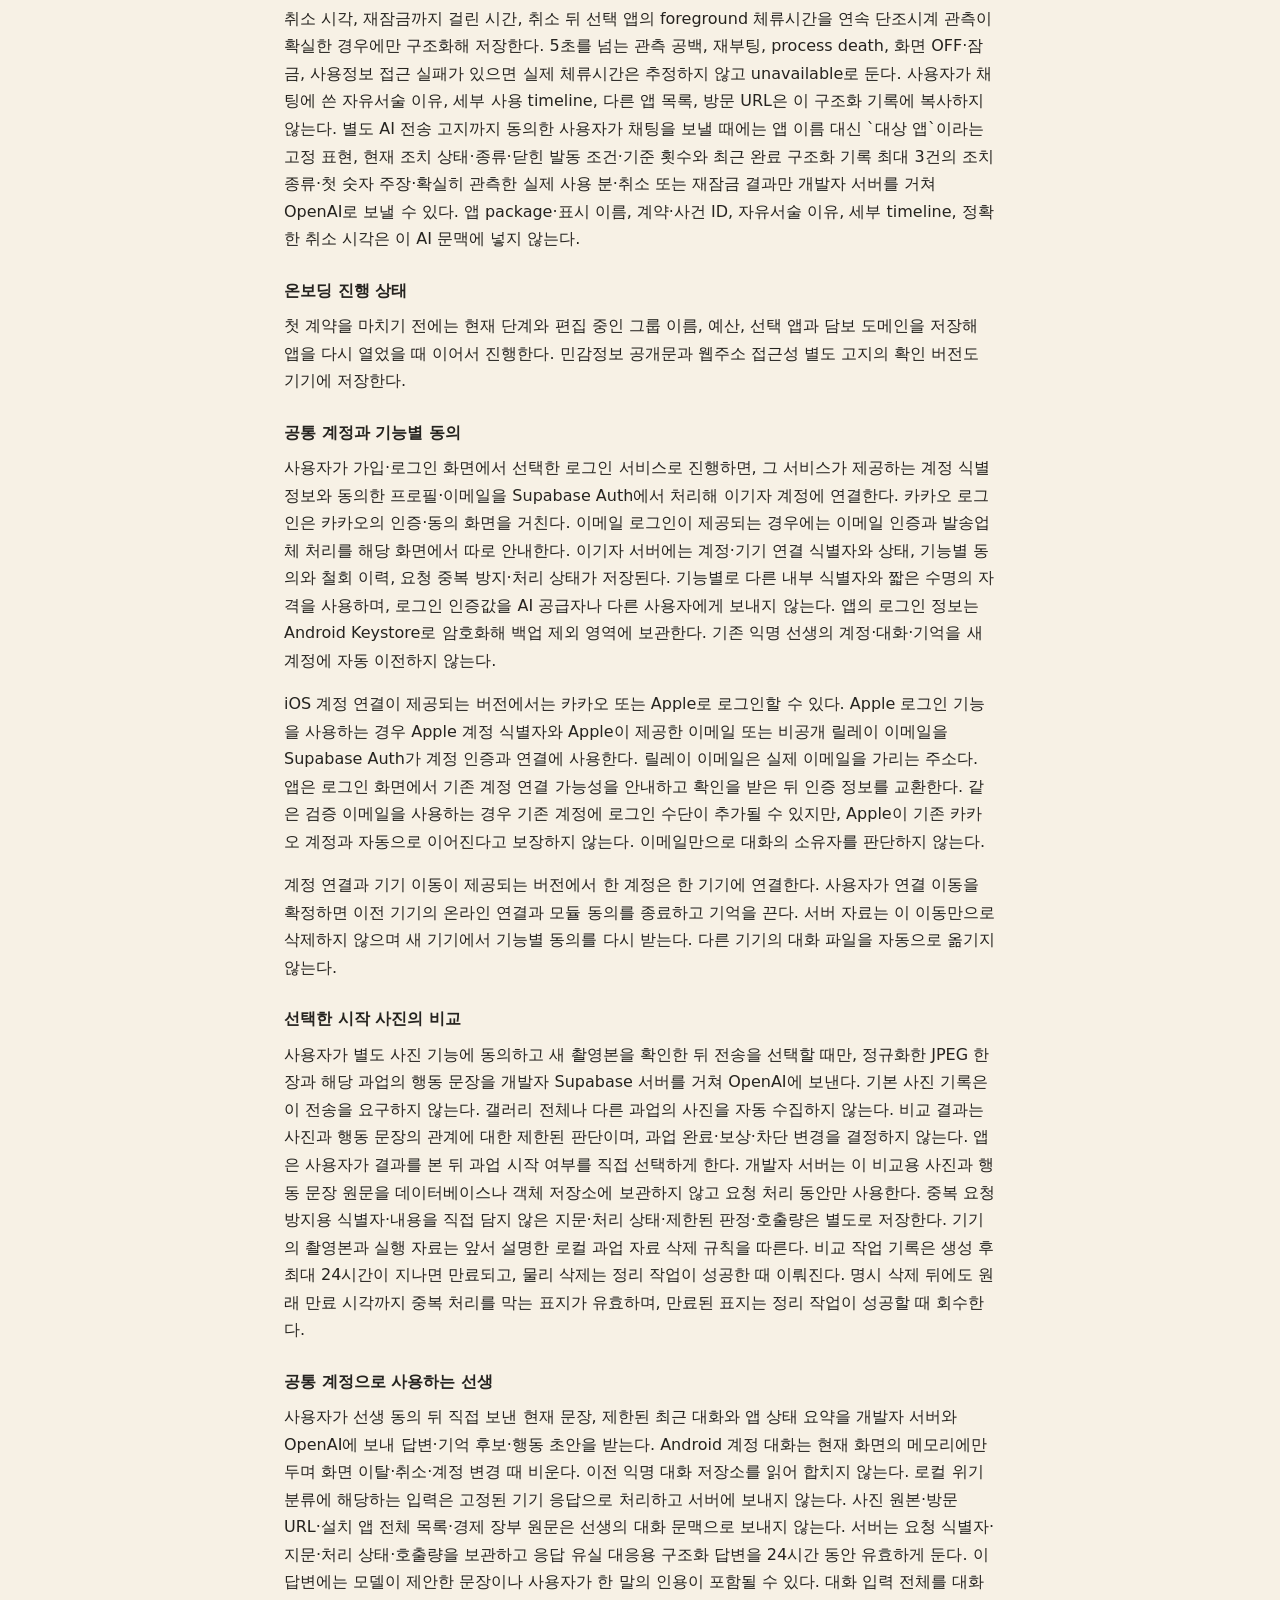
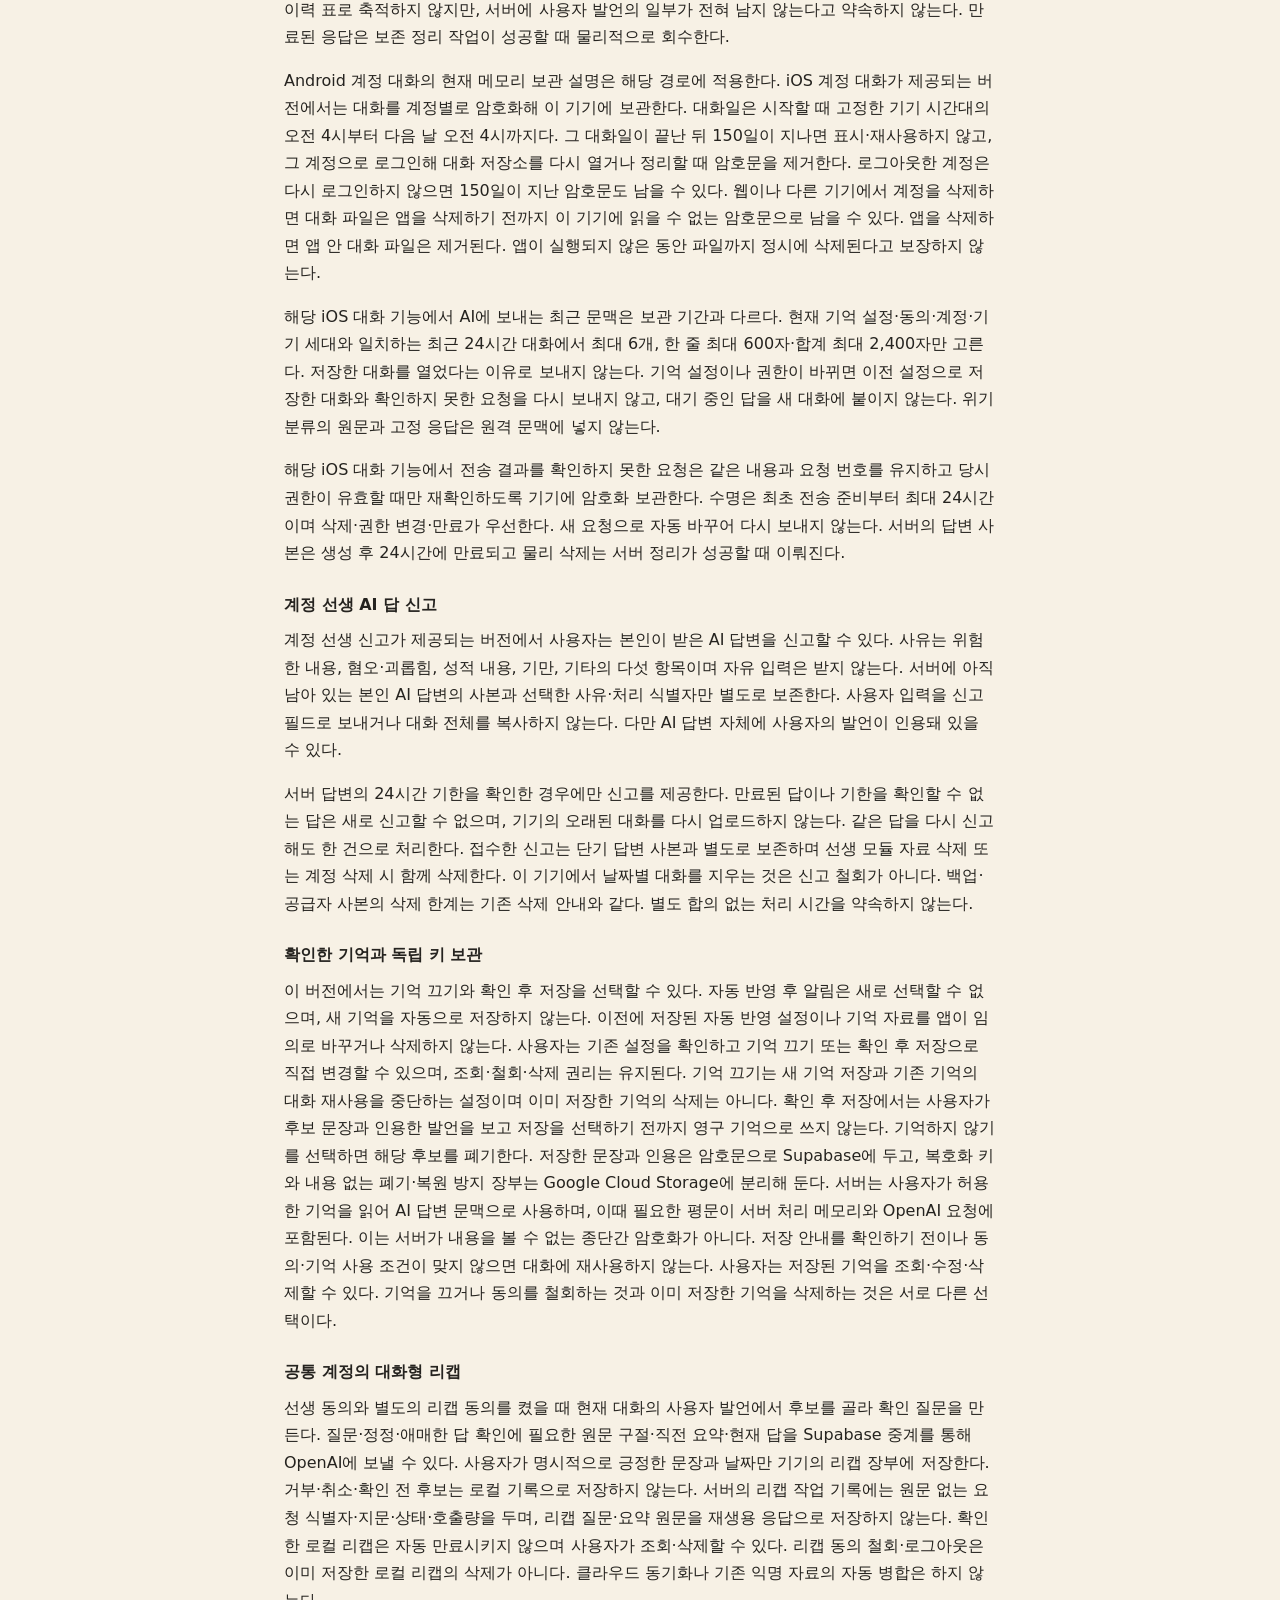
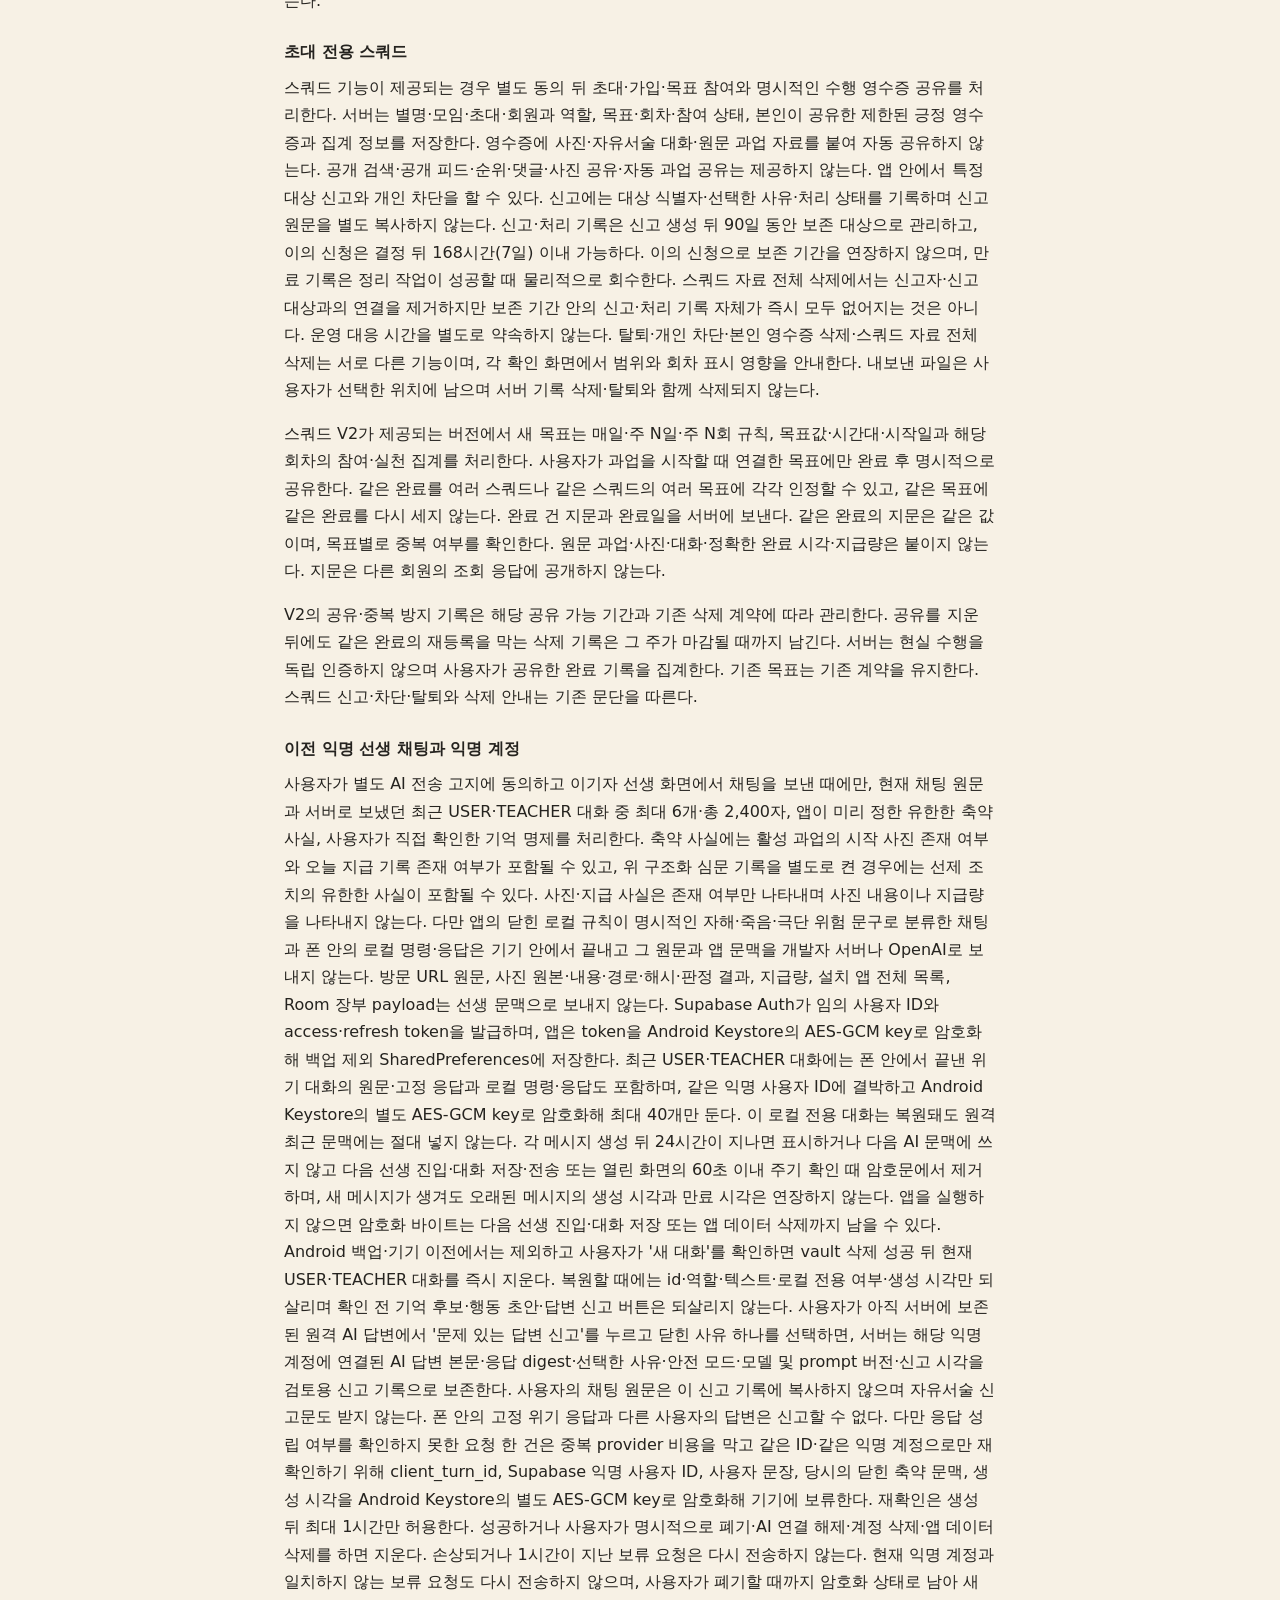
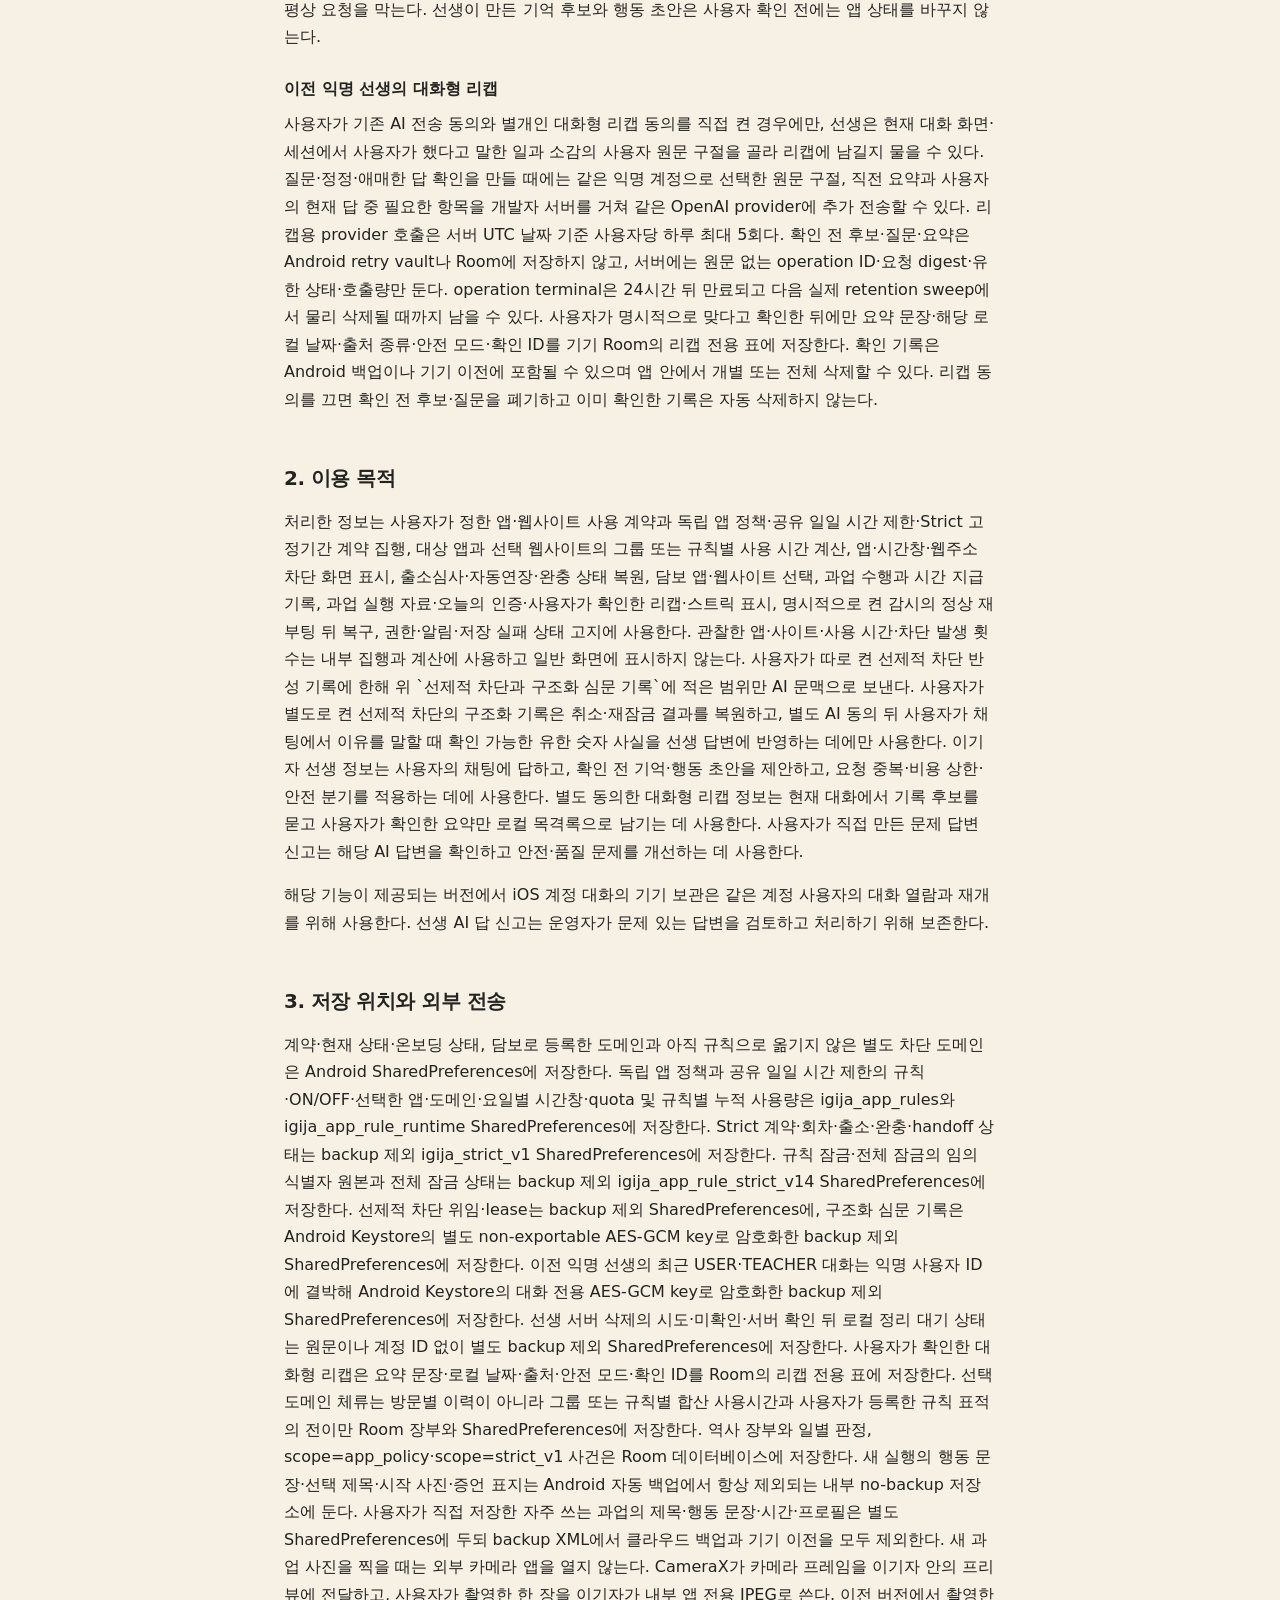
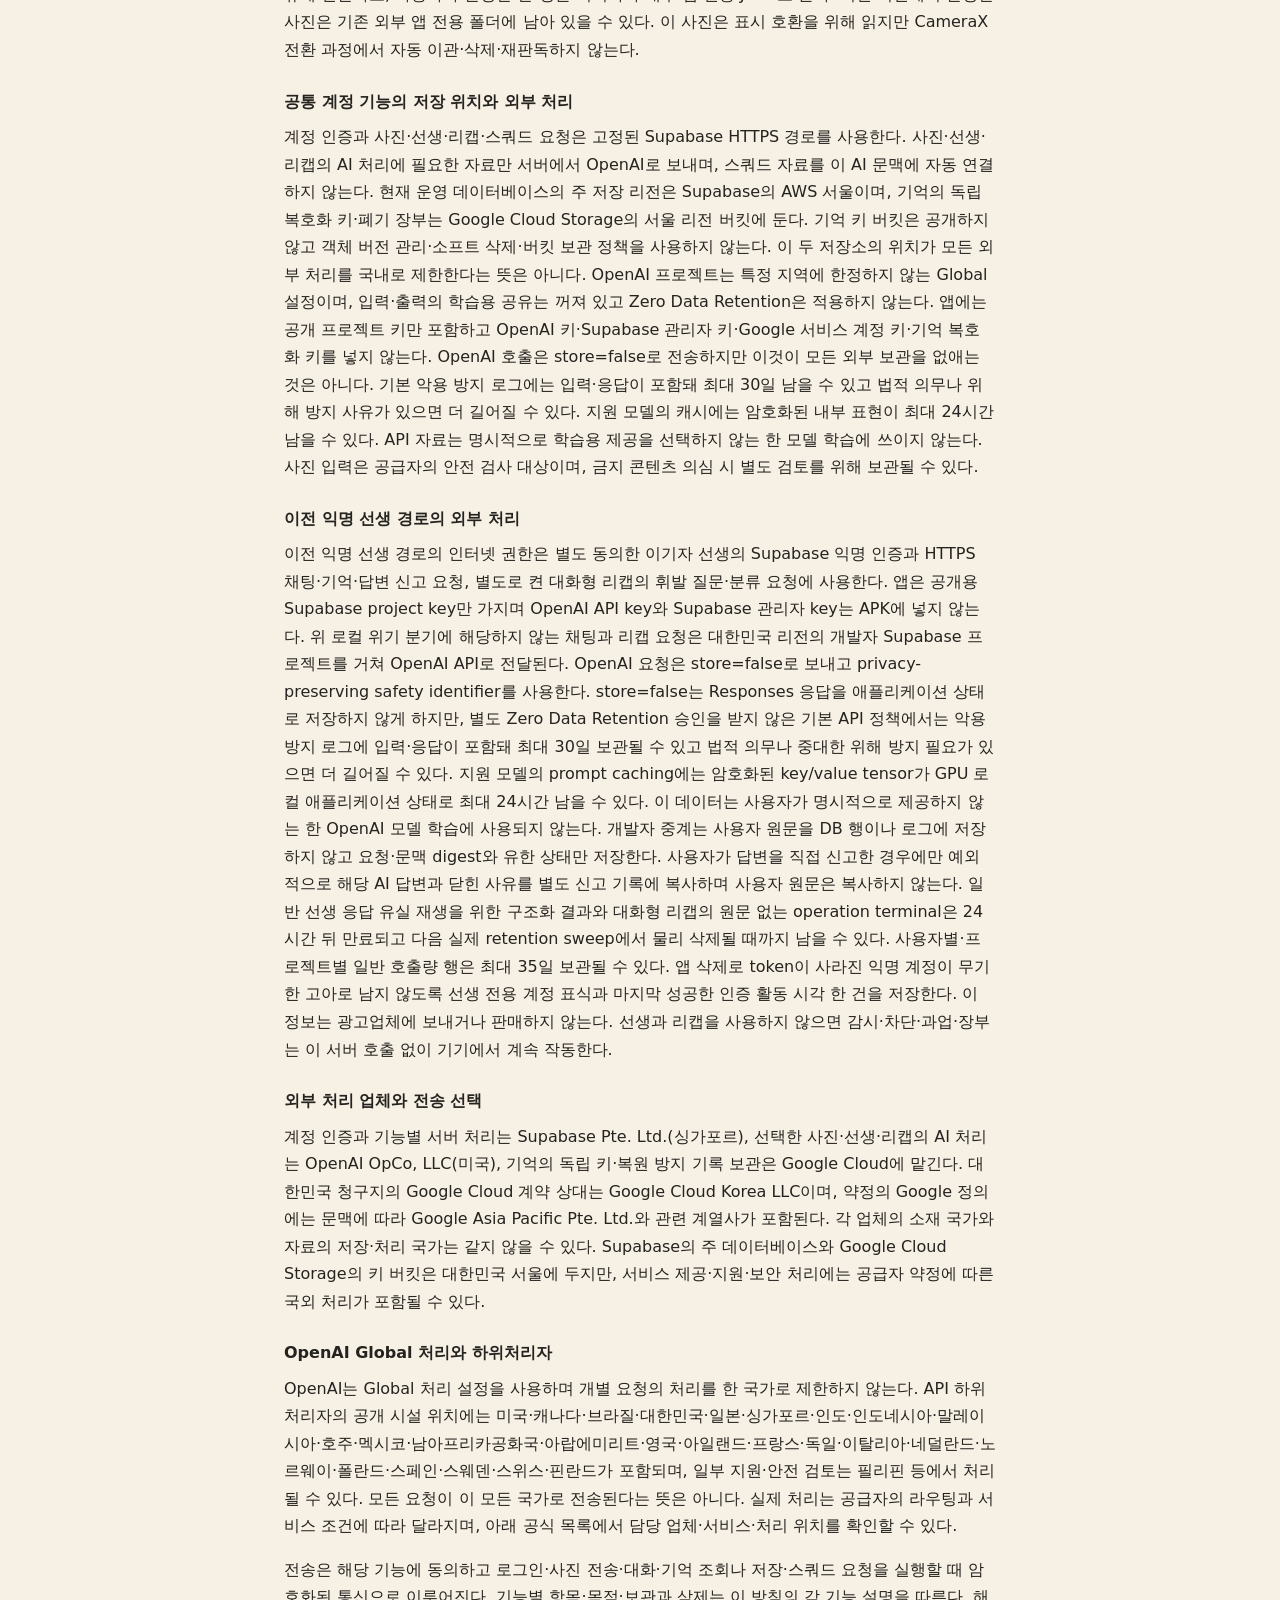
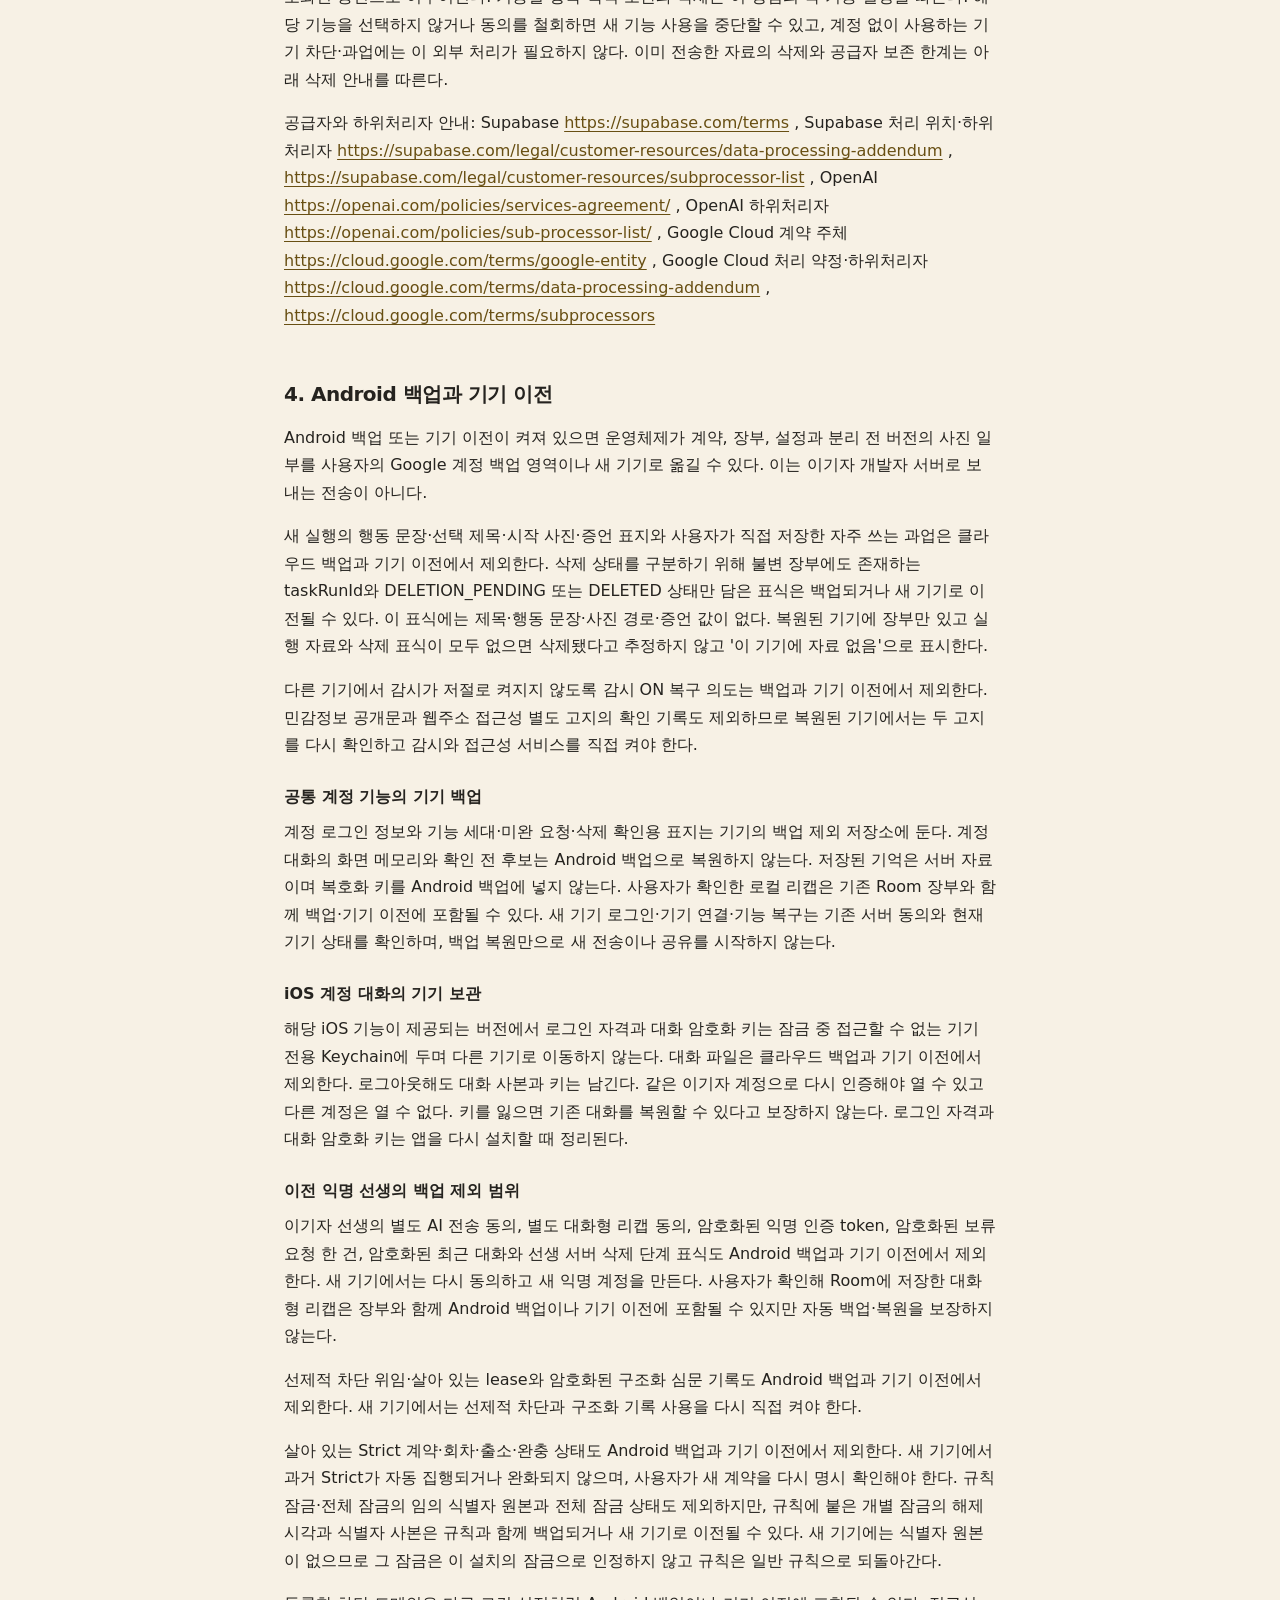
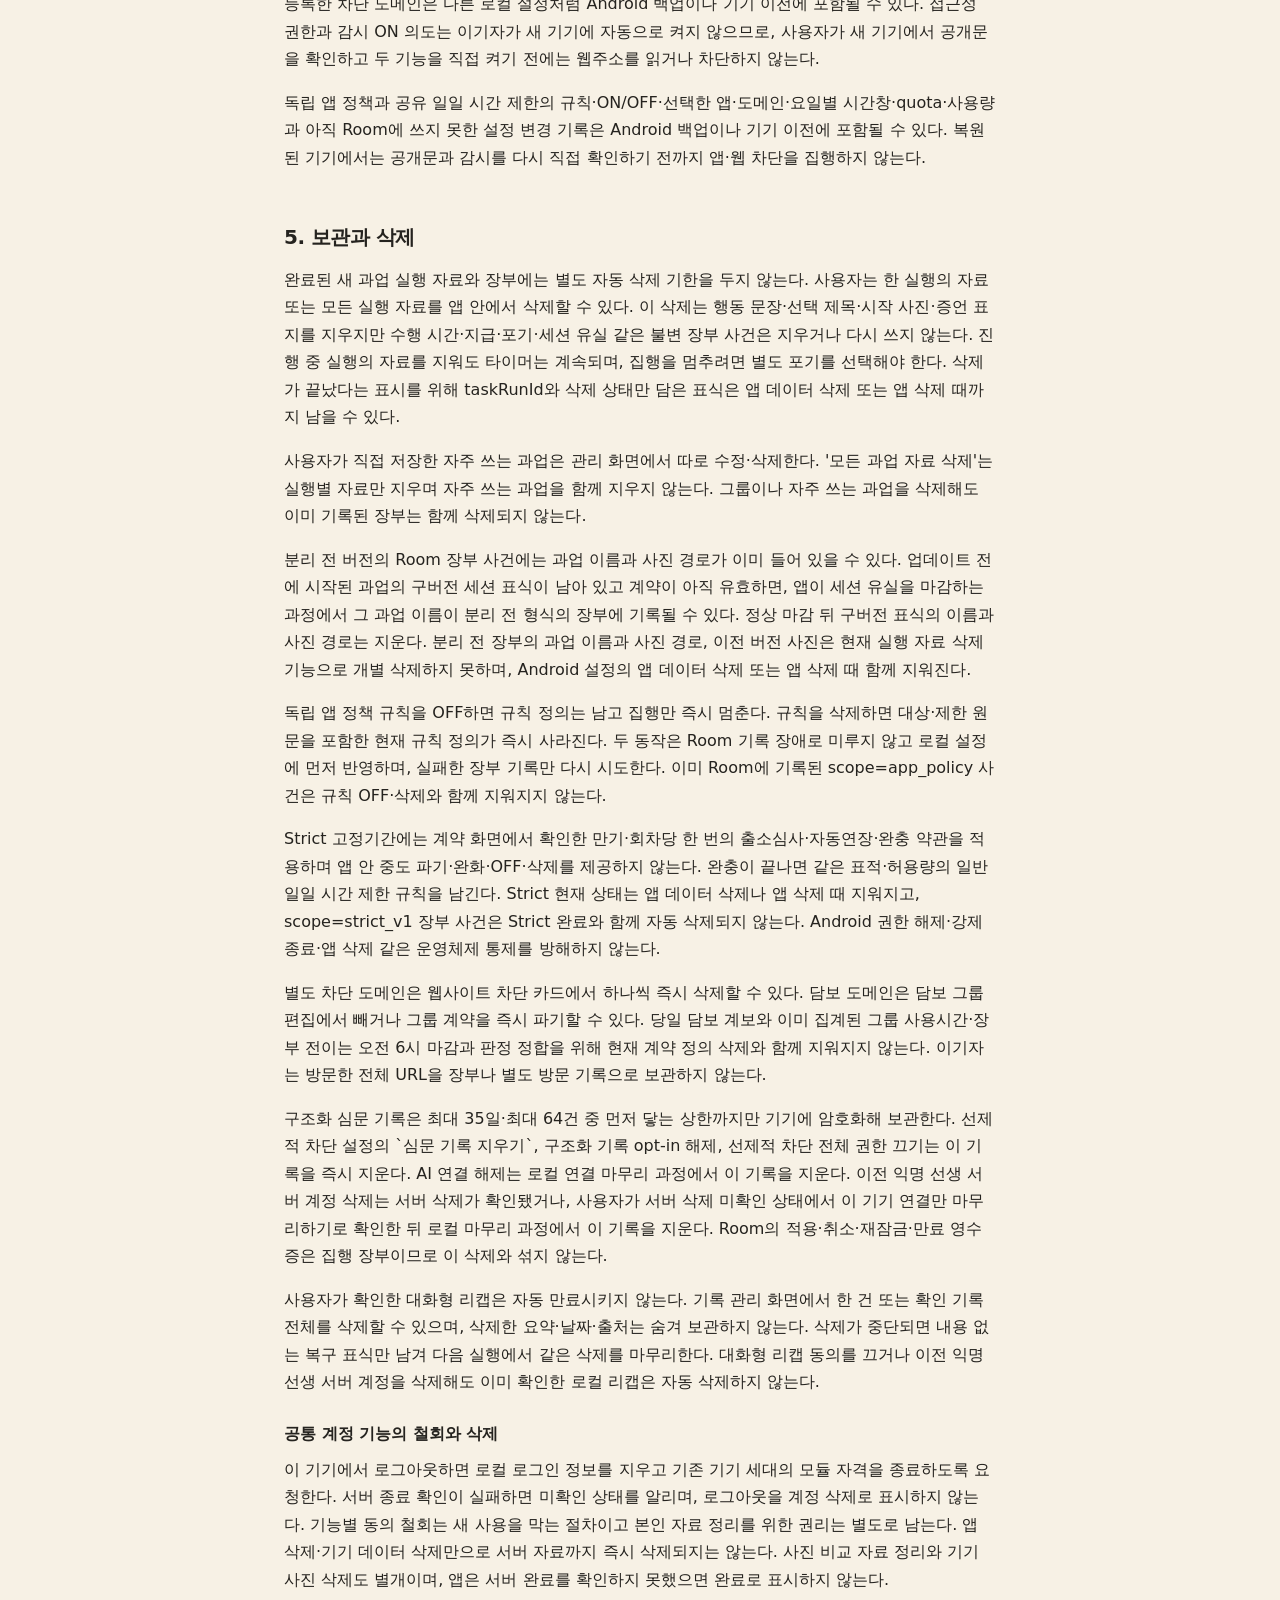
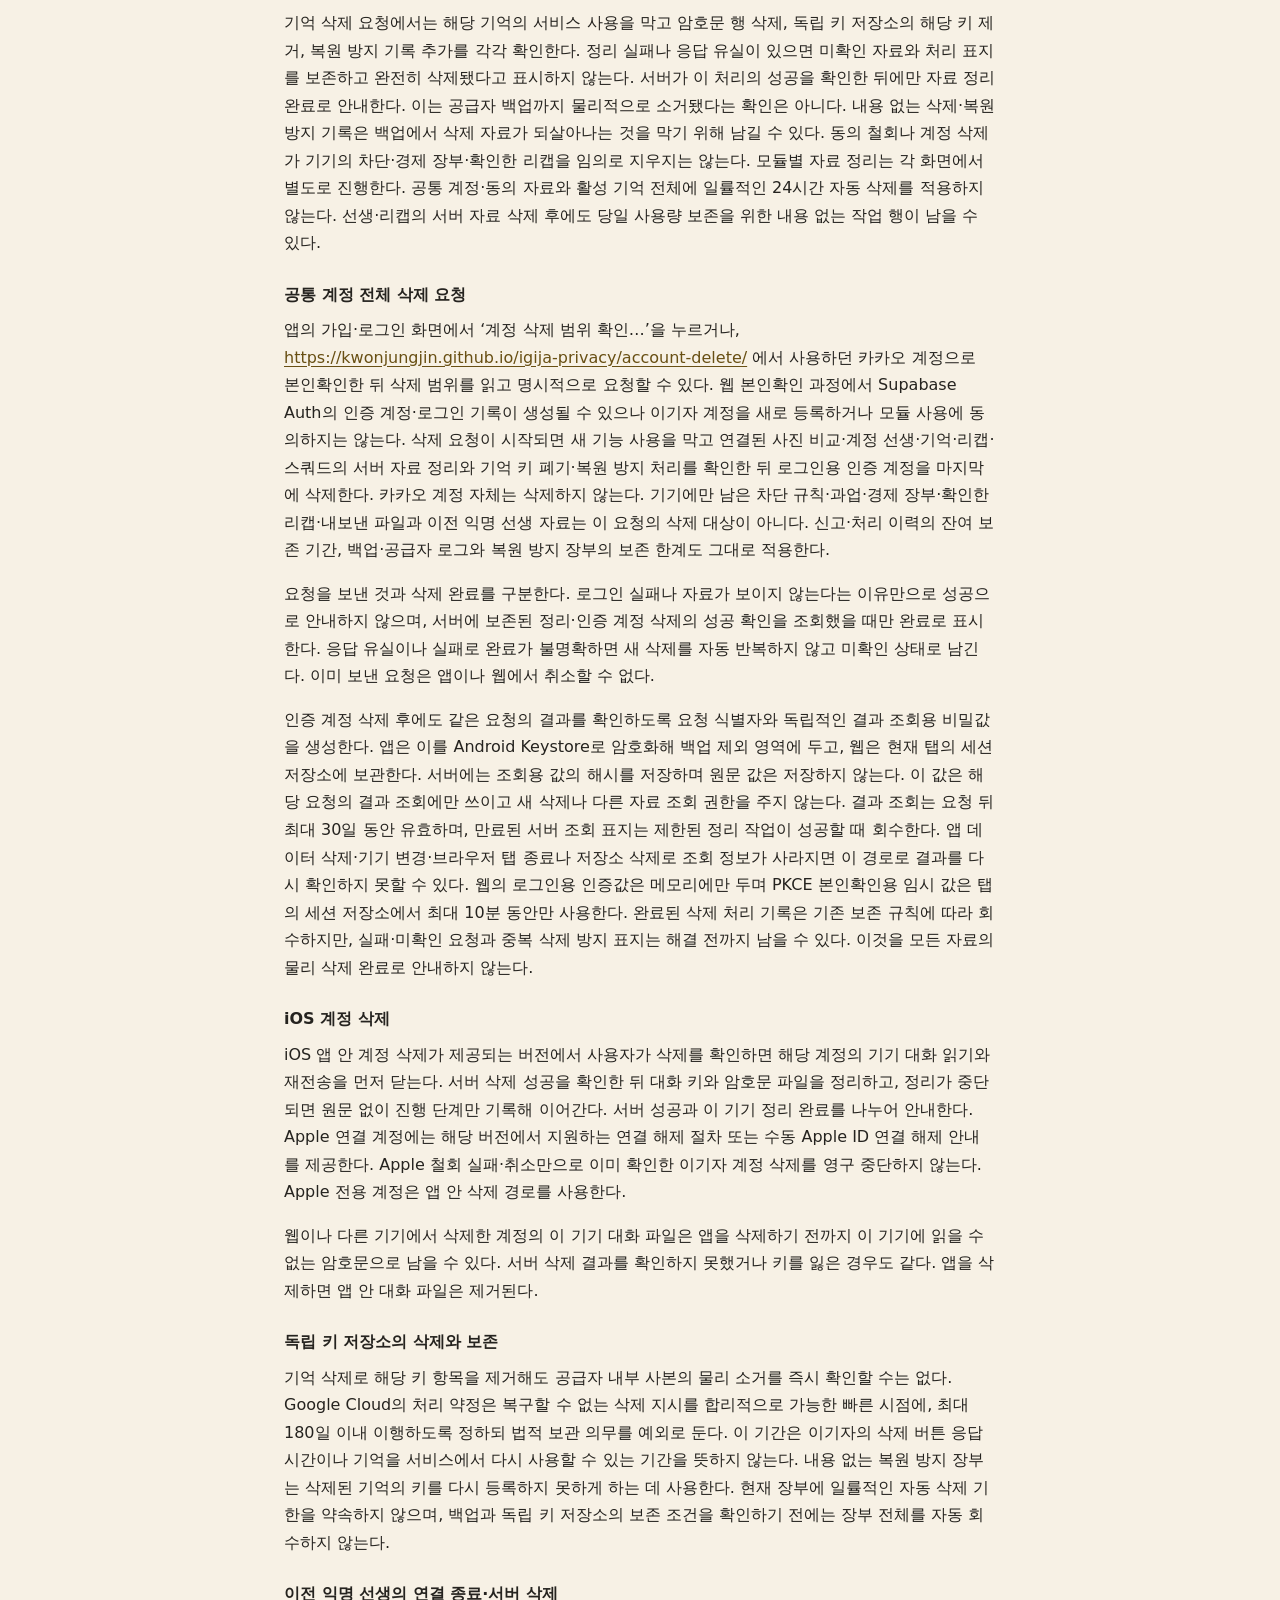
==== commit 56d5eee4: "Publish privacy policy revision 13 effective 2026-09-29" ====
--- a/index.html
+++ b/index.html
@@ -4,7 +4,7 @@
   <meta charset="utf-8">
   <meta name="viewport" content="width=device-width, initial-scale=1">
   <meta name="color-scheme" content="light">
-  <meta name="policy-source-sha256" content="5a7833eb5dee5282bb43319bab051e25322c671879b918547730d8186c62e6a5">
+  <meta name="policy-source-sha256" content="23fb433d522283cf4cd9b888454e7674511ae5fe6ea575585a96556cf6ca9b32">
   <title>이기자 개인정보처리방침</title>
   <style>
     :root { color:#25231f; background:#f7f1e5; font-family:system-ui,-apple-system,BlinkMacSystemFont,"Segoe UI",sans-serif; line-height:1.72; }
@@ -22,8 +22,8 @@
 <body>
 <main>
   <h1>이기자 개인정보처리방침</h1>
-  <p class="meta">시행일: 2026년 9월 25일 · 앱: 이기자 · 운영 주체: 이기자 · 문의: <a href="mailto:weneedsomeigija@outlook.com">weneedsomeigija@outlook.com</a></p>
-  <p class="summary">이기자는 사용자가 정한 앱·웹사이트 사용 계약과 시간 제한을 기기에서 집행하는 Android 앱이다. 계정 없이도 로컬 차단·과업·장부를 사용할 수 있다. 앱에서 제공하는 계정 연결, 사진 비교, 선생, 대화형 리캡, 스쿼드는 각각 별도 선택과 동의를 거친다. 가입하거나 이 방침을 확인했다는 이유만으로 사진을 보내거나 AI 대화·기억 저장·스쿼드 공유를 시작하지 않는다. 이전 익명 선생 자료는 새 계정으로 자동 합치지 않는다. 광고·분석 SDK는 사용하지 않는다.</p>
+  <p class="meta">시행일: 2026년 9월 29일 · 앱: 이기자 · 운영 주체: 이기자 · 문의: <a href="mailto:weneedsomeigija@outlook.com">weneedsomeigija@outlook.com</a></p>
+  <p class="summary">이기자는 사용자가 정한 디지털 사용 계약을 기기에서 집행하는 앱이다. iOS 앱이 제공되는 경우에도 이 방침을 적용하며, 지원하는 차단 기능은 운영체제별로 다르다. 계정 없이도 해당 기기에서 제공하는 로컬 차단·과업·기록을 사용할 수 있다. 앱에서 제공하는 계정 연결, 사진 비교, 선생, 대화형 리캡, 스쿼드는 각각 별도 선택과 동의를 거친다. 가입하거나 이 방침을 확인했다는 이유만으로 사진을 보내거나 AI 대화·기억 저장·스쿼드 공유를 시작하지 않는다. 이전 익명 선생 자료는 새 계정으로 자동 합치지 않는다. 광고·분석 SDK는 사용하지 않는다.</p>
   <h2>1. 처리하는 정보</h2>
   <h3>앱 사용정보</h3>
   <p>사용정보 접근을 허용하면 이기자 감시 서비스가 시작된 뒤 첫 성공한 Android 사용정보(UsageStats) 조회에서 기기가 부팅된 뒤의 범위 중 최대 24시간에 해당하는 앱 전환 기록을 한 번 확인한다. 이 첫 조회는 직전 화면 앱을 놓치지 않고 감시의 최초 상태를 정하기 위한 초기 seed이며, 조회 결과 전체를 보존하지 않고 그 범위에서 가장 최근에 포그라운드로 전환한 1건만 서비스의 초기 목격으로 보존한다. 그 뒤 감시 서비스의 일반 조회와 대시보드 조회는 최근 10분의 앱 전환 기록을 확인한다. 두 조회 범위에는 계약 대상이 아닌 다른 앱의 패키지명과 전환 시각도 포함될 수 있다. 감시 중에는 조회한 원기록 전체가 아니라 앱 전환 또는 차단 상태가 바뀐 시점의 패키지명, 시각, 차단 상태만 기기 안의 장부에 저장한다.</p>
@@ -40,29 +40,40 @@
   <h3>과업 실행 자료와 시작 사진</h3>
   <p>사용자가 과업 실행마다 입력한 행동 문장, 선택한 제목, 수행 시간, 시작 사진, 적용된 유한 증거 프로필과 증언 표지, 시작·완료·포기·세션 유실 시각, 지급 시간과 사용자가 직접 저장한 자주 쓰는 과업을 저장한다. 행동 문장·선택 제목·시작 사진·증언 표지는 시간·지급 장부와 분리된 삭제 가능 실행 자료다. 새 형식의 장부 사건은 이 자료 대신 taskRunId와 집행·경제 값만 기록한다. 사용자가 과업 선언 화면에서 &#x27;시작 사진 찍기&#x27;를 누르고 CAMERA 권한을 허용하면 CameraX가 카메라 프레임을 이기자 안의 프리뷰에 전달하고, 사용자가 촬영한 한 장을 이기자가 내부 앱 전용 JPEG로 쓴다. 촬영본은 세션을 시작하기 전에 방향을 화소에 반영한 새 JPEG로 다시 써서 원본의 EXIF·GPS·내장 썸네일을 보존하지 않는다. 현재 제공하는 기본 프로필은 사진 내용이나 과업 완료 여부를 판독하지 않는다. 이 기본 프로필에서는 제목과 행동 문장을 사진 판독 입력으로 쓰지 않고, 저장된 행동 문장은 이기자 선생에게 자동 전송하지 않는다. 카메라 취소·명시 포기·세션 생성 실패 때 새 내부 사진을 정리한다. 촬영·자료 생성 중 앱 프로세스가 예기치 않게 끝나 남은 미완료 임시 사진과 경제 흔적 없는 준비 자료는 다음 실행에서 제한된 수만 정리한다.</p>
   <h3>앱 운영 장부</h3>
-  <p>감시 ON·OFF와 복구 결과, 사용정보 접근의 해제·복구, 차단 표시·해제 시각, 규칙 변경, 재부팅 횟수, 시계 변경 감지, 일별 판정과 스트릭을 저장한다. 독립 앱 정책의 규칙변경과 그 시점의 전체 규칙 사본, 앱 전환·차단 상태가 바뀐 시점의 패키지명·시각·규칙 ID·차단 사유는 같은 Room 데이터베이스에 scope=app_policy로 분리해 저장한다. Strict 계약·회차·출소·자동연장·완충·handoff·시간 동결 영수증은 scope=strict_v1로 분리한다. 이 범위의 사건은 몸값 경제의 일별 판정·스트릭·계보·리캡 입력에서 제외한다. 이 정보는 계약과 앱 정책 집행, 상태 복원, 장부와 리캡 표시에 사용한다.</p>
+  <p>감시 ON·OFF와 복구 결과, 사용정보 접근의 해제·복구, 차단 표시·해제 시각, 규칙 변경, 재부팅 횟수, 시계 변경 감지, 일별 판정과 스트릭을 저장한다. 독립 앱 정책의 규칙변경과 그 시점의 전체 규칙 사본, 앱 전환·차단 상태가 바뀐 시점의 패키지명·시각·규칙 ID·차단 사유는 같은 Room 데이터베이스에 scope=app_policy로 분리해 저장한다. Strict 계약·회차·출소·자동연장·완충·handoff·시간 동결 영수증은 scope=strict_v1로 분리한다. 이 범위의 사건은 몸값 경제의 일별 판정·스트릭·계보·리캡 입력에서 제외한다. 실제로 연 앱·사이트, 사용 시간, 차단 발생 횟수는 리캡을 포함한 일반 화면에 표시하지 않는다. 이 정보는 계약과 앱 정책 집행, 내부 계산과 상태 복원에 사용한다.</p>
   <h3>선제적 차단과 구조화 심문 기록</h3>
-  <p>사용자가 선제적 차단 설정에서 별도로 `취소 뒤 구조화 심문 기록 사용`을 켠 경우에만, 선택한 앱·닫힌 발동 조건·발동 상한·cooldown·일회성 lease를 기기에 저장한다. 조치를 취소한 뒤에는 사용자 문장에 1~360 범위의 숫자+`분`이 정확히 하나 있을 때 그 첫 숫자 주장, 첫 취소·재잠금·최종 취소 시각, 재잠금까지 걸린 시간, 취소 뒤 선택 앱의 foreground 체류시간을 연속 단조시계 관측이 확실한 경우에만 구조화해 저장한다. 5초를 넘는 관측 공백, 재부팅, process death, 화면 OFF·잠금, 사용정보 접근 실패가 있으면 실제 체류시간은 추정하지 않고 unavailable로 둔다. 사용자가 채팅에 쓴 자유서술 이유, 세부 사용 timeline, 다른 앱 목록, 방문 URL은 이 구조화 기록에 복사하지 않는다. 별도 AI 전송 고지까지 동의한 사용자가 채팅을 보낼 때에는 선택 앱의 표시 이름, 현재 조치 상태·종류·닫힌 발동 조건·기준 횟수와 같은 활성 계약·같은 앱의 최근 완료 구조화 기록 최대 3건에서 첫 숫자 주장·확실히 관측한 실제 사용 분·취소 또는 재잠금 결과만 개발자 서버를 거쳐 OpenAI로 보낼 수 있다. 앱 package, 계약·사건 ID, 자유서술 이유, 세부 timeline, 정확한 취소 시각은 이 AI 문맥에 넣지 않는다.</p>
+  <p>사용자가 선제적 차단 설정에서 별도로 `취소 뒤 구조화 심문 기록 사용`을 켠 경우에만, 선택한 앱·닫힌 발동 조건·발동 상한·cooldown·일회성 lease를 기기에 저장한다. 조치를 취소한 뒤에는 사용자 문장에 1~360 범위의 숫자+`분`이 정확히 하나 있을 때 그 첫 숫자 주장, 첫 취소·재잠금·최종 취소 시각, 재잠금까지 걸린 시간, 취소 뒤 선택 앱의 foreground 체류시간을 연속 단조시계 관측이 확실한 경우에만 구조화해 저장한다. 5초를 넘는 관측 공백, 재부팅, process death, 화면 OFF·잠금, 사용정보 접근 실패가 있으면 실제 체류시간은 추정하지 않고 unavailable로 둔다. 사용자가 채팅에 쓴 자유서술 이유, 세부 사용 timeline, 다른 앱 목록, 방문 URL은 이 구조화 기록에 복사하지 않는다. 별도 AI 전송 고지까지 동의한 사용자가 채팅을 보낼 때에는 앱 이름 대신 `대상 앱`이라는 고정 표현, 현재 조치 상태·종류·닫힌 발동 조건·기준 횟수와 최근 완료 구조화 기록 최대 3건의 조치 종류·첫 숫자 주장·확실히 관측한 실제 사용 분·취소 또는 재잠금 결과만 개발자 서버를 거쳐 OpenAI로 보낼 수 있다. 앱 package·표시 이름, 계약·사건 ID, 자유서술 이유, 세부 timeline, 정확한 취소 시각은 이 AI 문맥에 넣지 않는다.</p>
   <h3>온보딩 진행 상태</h3>
   <p>첫 계약을 마치기 전에는 현재 단계와 편집 중인 그룹 이름, 예산, 선택 앱과 담보 도메인을 저장해 앱을 다시 열었을 때 이어서 진행한다. 민감정보 공개문과 웹주소 접근성 별도 고지의 확인 버전도 기기에 저장한다.</p>
   <h3>공통 계정과 기능별 동의</h3>
   <p>사용자가 가입·로그인 화면에서 선택한 로그인 서비스로 진행하면, 그 서비스가 제공하는 계정 식별 정보와 동의한 프로필·이메일을 Supabase Auth에서 처리해 이기자 계정에 연결한다. 카카오 로그인은 카카오의 인증·동의 화면을 거친다. 이메일 로그인이 제공되는 경우에는 이메일 인증과 발송업체 처리를 해당 화면에서 따로 안내한다. 이기자 서버에는 계정·기기 연결 식별자와 상태, 기능별 동의와 철회 이력, 요청 중복 방지·처리 상태가 저장된다. 기능별로 다른 내부 식별자와 짧은 수명의 자격을 사용하며, 로그인 인증값을 AI 공급자나 다른 사용자에게 보내지 않는다. 앱의 로그인 정보는 Android Keystore로 암호화해 백업 제외 영역에 보관한다. 기존 익명 선생의 계정·대화·기억을 새 계정에 자동 이전하지 않는다.</p>
+  <p>iOS 계정 연결이 제공되는 버전에서는 카카오 또는 Apple로 로그인할 수 있다. Apple 로그인 기능을 사용하는 경우 Apple 계정 식별자와 Apple이 제공한 이메일 또는 비공개 릴레이 이메일을 Supabase Auth가 계정 인증과 연결에 사용한다. 릴레이 이메일은 실제 이메일을 가리는 주소다. 앱은 로그인 화면에서 기존 계정 연결 가능성을 안내하고 확인을 받은 뒤 인증 정보를 교환한다. 같은 검증 이메일을 사용하는 경우 기존 계정에 로그인 수단이 추가될 수 있지만, Apple이 기존 카카오 계정과 자동으로 이어진다고 보장하지 않는다. 이메일만으로 대화의 소유자를 판단하지 않는다.</p>
+  <p>계정 연결과 기기 이동이 제공되는 버전에서 한 계정은 한 기기에 연결한다. 사용자가 연결 이동을 확정하면 이전 기기의 온라인 연결과 모듈 동의를 종료하고 기억을 끈다. 서버 자료는 이 이동만으로 삭제하지 않으며 새 기기에서 기능별 동의를 다시 받는다. 다른 기기의 대화 파일을 자동으로 옮기지 않는다.</p>
   <h3>선택한 시작 사진의 비교</h3>
   <p>사용자가 별도 사진 기능에 동의하고 새 촬영본을 확인한 뒤 전송을 선택할 때만, 정규화한 JPEG 한 장과 해당 과업의 행동 문장을 개발자 Supabase 서버를 거쳐 OpenAI에 보낸다. 기본 사진 기록은 이 전송을 요구하지 않는다. 갤러리 전체나 다른 과업의 사진을 자동 수집하지 않는다. 비교 결과는 사진과 행동 문장의 관계에 대한 제한된 판단이며, 과업 완료·보상·차단 변경을 결정하지 않는다. 앱은 사용자가 결과를 본 뒤 과업 시작 여부를 직접 선택하게 한다. 개발자 서버는 이 비교용 사진과 행동 문장 원문을 데이터베이스나 객체 저장소에 보관하지 않고 요청 처리 동안만 사용한다. 중복 요청 방지용 식별자·내용을 직접 담지 않은 지문·처리 상태·제한된 판정·호출량은 별도로 저장한다. 기기의 촬영본과 실행 자료는 앞서 설명한 로컬 과업 자료 삭제 규칙을 따른다. 비교 작업 기록은 생성 후 최대 24시간이 지나면 만료되고, 물리 삭제는 정리 작업이 성공한 때 이뤄진다. 명시 삭제 뒤에도 원래 만료 시각까지 중복 처리를 막는 표지가 유효하며, 만료된 표지는 정리 작업이 성공할 때 회수한다.</p>
   <h3>공통 계정으로 사용하는 선생</h3>
-  <p>사용자가 선생 동의 뒤 직접 보낸 현재 문장, 제한된 최근 대화와 앱 상태 요약을 개발자 서버와 OpenAI에 보내 답변·기억 후보·행동 초안을 받는다. 계정 대화는 현재 화면의 메모리에만 두며 화면 이탈·취소·계정 변경 때 비운다. 이전 익명 대화 저장소를 읽어 합치지 않는다. 로컬 위기 분류에 해당하는 입력은 고정된 기기 응답으로 처리하고 서버에 보내지 않는다. 사진 원본·방문 URL·설치 앱 전체 목록·경제 장부 원문은 선생의 대화 문맥으로 보내지 않는다. 서버는 요청 식별자·지문·처리 상태·호출량을 보관하고 응답 유실 대응용 구조화 답변을 24시간 동안 유효하게 둔다. 이 답변에는 모델이 제안한 문장이나 사용자가 한 말의 인용이 포함될 수 있다. 대화 입력 전체를 대화 이력 표로 축적하지 않지만, 서버에 사용자 발언의 일부가 전혀 남지 않는다고 약속하지 않는다. 만료된 응답은 보존 정리 작업이 성공할 때 물리적으로 회수한다.</p>
+  <p>사용자가 선생 동의 뒤 직접 보낸 현재 문장, 제한된 최근 대화와 앱 상태 요약을 개발자 서버와 OpenAI에 보내 답변·기억 후보·행동 초안을 받는다. Android 계정 대화는 현재 화면의 메모리에만 두며 화면 이탈·취소·계정 변경 때 비운다. 이전 익명 대화 저장소를 읽어 합치지 않는다. 로컬 위기 분류에 해당하는 입력은 고정된 기기 응답으로 처리하고 서버에 보내지 않는다. 사진 원본·방문 URL·설치 앱 전체 목록·경제 장부 원문은 선생의 대화 문맥으로 보내지 않는다. 서버는 요청 식별자·지문·처리 상태·호출량을 보관하고 응답 유실 대응용 구조화 답변을 24시간 동안 유효하게 둔다. 이 답변에는 모델이 제안한 문장이나 사용자가 한 말의 인용이 포함될 수 있다. 대화 입력 전체를 대화 이력 표로 축적하지 않지만, 서버에 사용자 발언의 일부가 전혀 남지 않는다고 약속하지 않는다. 만료된 응답은 보존 정리 작업이 성공할 때 물리적으로 회수한다.</p>
+  <p>Android 계정 대화의 현재 메모리 보관 설명은 해당 경로에 적용한다. iOS 계정 대화가 제공되는 버전에서는 대화를 계정별로 암호화해 이 기기에 보관한다. 대화일은 시작할 때 고정한 기기 시간대의 오전 4시부터 다음 날 오전 4시까지다. 그 대화일이 끝난 뒤 150일이 지나면 표시·재사용하지 않고, 그 계정으로 로그인해 대화 저장소를 다시 열거나 정리할 때 암호문을 제거한다. 로그아웃한 계정은 다시 로그인하지 않으면 150일이 지난 암호문도 남을 수 있다. 웹이나 다른 기기에서 계정을 삭제하면 대화 파일은 앱을 삭제하기 전까지 이 기기에 읽을 수 없는 암호문으로 남을 수 있다. 앱을 삭제하면 앱 안 대화 파일은 제거된다. 앱이 실행되지 않은 동안 파일까지 정시에 삭제된다고 보장하지 않는다.</p>
+  <p>해당 iOS 대화 기능에서 AI에 보내는 최근 문맥은 보관 기간과 다르다. 현재 기억 설정·동의·계정·기기 세대와 일치하는 최근 24시간 대화에서 최대 6개, 한 줄 최대 600자·합계 최대 2,400자만 고른다. 저장한 대화를 열었다는 이유로 보내지 않는다. 기억 설정이나 권한이 바뀌면 이전 설정으로 저장한 대화와 확인하지 못한 요청을 다시 보내지 않고, 대기 중인 답을 새 대화에 붙이지 않는다. 위기 분류의 원문과 고정 응답은 원격 문맥에 넣지 않는다.</p>
+  <p>해당 iOS 대화 기능에서 전송 결과를 확인하지 못한 요청은 같은 내용과 요청 번호를 유지하고 당시 권한이 유효할 때만 재확인하도록 기기에 암호화 보관한다. 수명은 최초 전송 준비부터 최대 24시간이며 삭제·권한 변경·만료가 우선한다. 새 요청으로 자동 바꾸어 다시 보내지 않는다. 서버의 답변 사본은 생성 후 24시간에 만료되고 물리 삭제는 서버 정리가 성공할 때 이뤄진다.</p>
+  <h3>계정 선생 AI 답 신고</h3>
+  <p>계정 선생 신고가 제공되는 버전에서 사용자는 본인이 받은 AI 답변을 신고할 수 있다. 사유는 위험한 내용, 혐오·괴롭힘, 성적 내용, 기만, 기타의 다섯 항목이며 자유 입력은 받지 않는다. 서버에 아직 남아 있는 본인 AI 답변의 사본과 선택한 사유·처리 식별자만 별도로 보존한다. 사용자 입력을 신고 필드로 보내거나 대화 전체를 복사하지 않는다. 다만 AI 답변 자체에 사용자의 발언이 인용돼 있을 수 있다.</p>
+  <p>서버 답변의 24시간 기한을 확인한 경우에만 신고를 제공한다. 만료된 답이나 기한을 확인할 수 없는 답은 새로 신고할 수 없으며, 기기의 오래된 대화를 다시 업로드하지 않는다. 같은 답을 다시 신고해도 한 건으로 처리한다. 접수한 신고는 단기 답변 사본과 별도로 보존하며 선생 모듈 자료 삭제 또는 계정 삭제 시 함께 삭제한다. 이 기기에서 날짜별 대화를 지우는 것은 신고 철회가 아니다. 백업·공급자 사본의 삭제 한계는 기존 삭제 안내와 같다. 별도 합의 없는 처리 시간을 약속하지 않는다.</p>
   <h3>확인한 기억과 독립 키 보관</h3>
   <p>이 버전에서는 기억 끄기와 확인 후 저장을 선택할 수 있다. 자동 반영 후 알림은 새로 선택할 수 없으며, 새 기억을 자동으로 저장하지 않는다. 이전에 저장된 자동 반영 설정이나 기억 자료를 앱이 임의로 바꾸거나 삭제하지 않는다. 사용자는 기존 설정을 확인하고 기억 끄기 또는 확인 후 저장으로 직접 변경할 수 있으며, 조회·철회·삭제 권리는 유지된다. 기억 끄기는 새 기억 저장과 기존 기억의 대화 재사용을 중단하는 설정이며 이미 저장한 기억의 삭제는 아니다. 확인 후 저장에서는 사용자가 후보 문장과 인용한 발언을 보고 저장을 선택하기 전까지 영구 기억으로 쓰지 않는다. 기억하지 않기를 선택하면 해당 후보를 폐기한다. 저장한 문장과 인용은 암호문으로 Supabase에 두고, 복호화 키와 내용 없는 폐기·복원 방지 장부는 Google Cloud Storage에 분리해 둔다. 서버는 사용자가 허용한 기억을 읽어 AI 답변 문맥으로 사용하며, 이때 필요한 평문이 서버 처리 메모리와 OpenAI 요청에 포함된다. 이는 서버가 내용을 볼 수 없는 종단간 암호화가 아니다. 저장 안내를 확인하기 전이나 동의·기억 사용 조건이 맞지 않으면 대화에 재사용하지 않는다. 사용자는 저장된 기억을 조회·수정·삭제할 수 있다. 기억을 끄거나 동의를 철회하는 것과 이미 저장한 기억을 삭제하는 것은 서로 다른 선택이다.</p>
   <h3>공통 계정의 대화형 리캡</h3>
   <p>선생 동의와 별도의 리캡 동의를 켰을 때 현재 대화의 사용자 발언에서 후보를 골라 확인 질문을 만든다. 질문·정정·애매한 답 확인에 필요한 원문 구절·직전 요약·현재 답을 Supabase 중계를 통해 OpenAI에 보낼 수 있다. 사용자가 명시적으로 긍정한 문장과 날짜만 기기의 리캡 장부에 저장한다. 거부·취소·확인 전 후보는 로컬 기록으로 저장하지 않는다. 서버의 리캡 작업 기록에는 원문 없는 요청 식별자·지문·상태·호출량을 두며, 리캡 질문·요약 원문을 재생용 응답으로 저장하지 않는다. 확인한 로컬 리캡은 자동 만료시키지 않으며 사용자가 조회·삭제할 수 있다. 리캡 동의 철회·로그아웃은 이미 저장한 로컬 리캡의 삭제가 아니다. 클라우드 동기화나 기존 익명 자료의 자동 병합은 하지 않는다.</p>
   <h3>초대 전용 스쿼드</h3>
   <p>스쿼드 기능이 제공되는 경우 별도 동의 뒤 초대·가입·목표 참여와 명시적인 수행 영수증 공유를 처리한다. 서버는 별명·모임·초대·회원과 역할, 목표·회차·참여 상태, 본인이 공유한 제한된 긍정 영수증과 집계 정보를 저장한다. 영수증에 사진·자유서술 대화·원문 과업 자료를 붙여 자동 공유하지 않는다. 공개 검색·공개 피드·순위·댓글·사진 공유·자동 과업 공유는 제공하지 않는다. 앱 안에서 특정 대상 신고와 개인 차단을 할 수 있다. 신고에는 대상 식별자·선택한 사유·처리 상태를 기록하며 신고 원문을 별도 복사하지 않는다. 신고·처리 기록은 신고 생성 뒤 90일 동안 보존 대상으로 관리하고, 이의 신청은 결정 뒤 168시간(7일) 이내 가능하다. 이의 신청으로 보존 기간을 연장하지 않으며, 만료 기록은 정리 작업이 성공할 때 물리적으로 회수한다. 스쿼드 자료 전체 삭제에서는 신고자·신고 대상과의 연결을 제거하지만 보존 기간 안의 신고·처리 기록 자체가 즉시 모두 없어지는 것은 아니다. 운영 대응 시간을 별도로 약속하지 않는다. 탈퇴·개인 차단·본인 영수증 삭제·스쿼드 자료 전체 삭제는 서로 다른 기능이며, 각 확인 화면에서 범위와 회차 표시 영향을 안내한다. 내보낸 파일은 사용자가 선택한 위치에 남으며 서버 기록 삭제·탈퇴와 함께 삭제되지 않는다.</p>
+  <p>스쿼드 V2가 제공되는 버전에서 새 목표는 매일·주 N일·주 N회 규칙, 목표값·시간대·시작일과 해당 회차의 참여·실천 집계를 처리한다. 사용자가 과업을 시작할 때 연결한 목표에만 완료 후 명시적으로 공유한다. 같은 완료를 여러 스쿼드나 같은 스쿼드의 여러 목표에 각각 인정할 수 있고, 같은 목표에 같은 완료를 다시 세지 않는다. 완료 건 지문과 완료일을 서버에 보낸다. 같은 완료의 지문은 같은 값이며, 목표별로 중복 여부를 확인한다. 원문 과업·사진·대화·정확한 완료 시각·지급량은 붙이지 않는다. 지문은 다른 회원의 조회 응답에 공개하지 않는다.</p>
+  <p>V2의 공유·중복 방지 기록은 해당 공유 가능 기간과 기존 삭제 계약에 따라 관리한다. 공유를 지운 뒤에도 같은 완료의 재등록을 막는 삭제 기록은 그 주가 마감될 때까지 남긴다. 서버는 현실 수행을 독립 인증하지 않으며 사용자가 공유한 완료 기록을 집계한다. 기존 목표는 기존 계약을 유지한다. 스쿼드 신고·차단·탈퇴와 삭제 안내는 기존 문단을 따른다.</p>
   <h3>이전 익명 선생 채팅과 익명 계정</h3>
   <p>사용자가 별도 AI 전송 고지에 동의하고 이기자 선생 화면에서 채팅을 보낸 때에만, 현재 채팅 원문과 서버로 보냈던 최근 USER·TEACHER 대화 중 최대 6개·총 2,400자, 앱이 미리 정한 유한한 축약 사실, 사용자가 직접 확인한 기억 명제를 처리한다. 축약 사실에는 활성 과업의 시작 사진 존재 여부와 오늘 지급 기록 존재 여부가 포함될 수 있고, 위 구조화 심문 기록을 별도로 켠 경우에는 선제 조치의 유한한 사실이 포함될 수 있다. 사진·지급 사실은 존재 여부만 나타내며 사진 내용이나 지급량을 나타내지 않는다. 다만 앱의 닫힌 로컬 규칙이 명시적인 자해·죽음·극단 위험 문구로 분류한 채팅과 폰 안의 로컬 명령·응답은 기기 안에서 끝내고 그 원문과 앱 문맥을 개발자 서버나 OpenAI로 보내지 않는다. 방문 URL 원문, 사진 원본·내용·경로·해시·판정 결과, 지급량, 설치 앱 전체 목록, Room 장부 payload는 선생 문맥으로 보내지 않는다. Supabase Auth가 임의 사용자 ID와 access·refresh token을 발급하며, 앱은 token을 Android Keystore의 AES-GCM key로 암호화해 백업 제외 SharedPreferences에 저장한다. 최근 USER·TEACHER 대화에는 폰 안에서 끝낸 위기 대화의 원문·고정 응답과 로컬 명령·응답도 포함하며, 같은 익명 사용자 ID에 결박하고 Android Keystore의 별도 AES-GCM key로 암호화해 최대 40개만 둔다. 이 로컬 전용 대화는 복원돼도 원격 최근 문맥에는 절대 넣지 않는다. 각 메시지 생성 뒤 24시간이 지나면 표시하거나 다음 AI 문맥에 쓰지 않고 다음 선생 진입·대화 저장·전송 또는 열린 화면의 60초 이내 주기 확인 때 암호문에서 제거하며, 새 메시지가 생겨도 오래된 메시지의 생성 시각과 만료 시각은 연장하지 않는다. 앱을 실행하지 않으면 암호화 바이트는 다음 선생 진입·대화 저장 또는 앱 데이터 삭제까지 남을 수 있다. Android 백업·기기 이전에서는 제외하고 사용자가 &#x27;새 대화&#x27;를 확인하면 vault 삭제 성공 뒤 현재 USER·TEACHER 대화를 즉시 지운다. 복원할 때에는 id·역할·텍스트·로컬 전용 여부·생성 시각만 되살리며 확인 전 기억 후보·행동 초안·답변 신고 버튼은 되살리지 않는다. 사용자가 아직 서버에 보존된 원격 AI 답변에서 &#x27;문제 있는 답변 신고&#x27;를 누르고 닫힌 사유 하나를 선택하면, 서버는 해당 익명 계정에 연결된 AI 답변 본문·응답 digest·선택한 사유·안전 모드·모델 및 prompt 버전·신고 시각을 검토용 신고 기록으로 보존한다. 사용자의 채팅 원문은 이 신고 기록에 복사하지 않으며 자유서술 신고문도 받지 않는다. 폰 안의 고정 위기 응답과 다른 사용자의 답변은 신고할 수 없다. 다만 응답 성립 여부를 확인하지 못한 요청 한 건은 중복 provider 비용을 막고 같은 ID·같은 익명 계정으로만 재확인하기 위해 client_turn_id, Supabase 익명 사용자 ID, 사용자 문장, 당시의 닫힌 축약 문맥, 생성 시각을 Android Keystore의 별도 AES-GCM key로 암호화해 기기에 보류한다. 재확인은 생성 뒤 최대 1시간만 허용한다. 성공하거나 사용자가 명시적으로 폐기·AI 연결 해제·계정 삭제·앱 데이터 삭제를 하면 지운다. 손상되거나 1시간이 지난 보류 요청은 다시 전송하지 않는다. 현재 익명 계정과 일치하지 않는 보류 요청도 다시 전송하지 않으며, 사용자가 폐기할 때까지 암호화 상태로 남아 새 평상 요청을 막는다. 선생이 만든 기억 후보와 행동 초안은 사용자 확인 전에는 앱 상태를 바꾸지 않는다.</p>
   <h3>이전 익명 선생의 대화형 리캡</h3>
   <p>사용자가 기존 AI 전송 동의와 별개인 대화형 리캡 동의를 직접 켠 경우에만, 선생은 현재 대화 화면·세션에서 사용자가 했다고 말한 일과 소감의 사용자 원문 구절을 골라 리캡에 남길지 물을 수 있다. 질문·정정·애매한 답 확인을 만들 때에는 같은 익명 계정으로 선택한 원문 구절, 직전 요약과 사용자의 현재 답 중 필요한 항목을 개발자 서버를 거쳐 같은 OpenAI provider에 추가 전송할 수 있다. 리캡용 provider 호출은 서버 UTC 날짜 기준 사용자당 하루 최대 5회다. 확인 전 후보·질문·요약은 Android retry vault나 Room에 저장하지 않고, 서버에는 원문 없는 operation ID·요청 digest·유한 상태·호출량만 둔다. operation terminal은 24시간 뒤 만료되고 다음 실제 retention sweep에서 물리 삭제될 때까지 남을 수 있다. 사용자가 명시적으로 맞다고 확인한 뒤에만 요약 문장·해당 로컬 날짜·출처 종류·안전 모드·확인 ID를 기기 Room의 리캡 전용 표에 저장한다. 확인 기록은 Android 백업이나 기기 이전에 포함될 수 있으며 앱 안에서 개별 또는 전체 삭제할 수 있다. 리캡 동의를 끄면 확인 전 후보·질문을 폐기하고 이미 확인한 기록은 자동 삭제하지 않는다.</p>
   <h2>2. 이용 목적</h2>
-  <p>처리한 정보는 사용자가 정한 앱·웹사이트 사용 계약과 독립 앱 정책·공유 일일 시간 제한·Strict 고정기간 계약 집행, 대상 앱과 선택 웹사이트의 그룹 또는 규칙별 사용 시간 계산, 앱·시간창·웹주소 차단 화면 표시, 출소심사·자동연장·완충 상태 복원, 담보 앱·웹사이트 선택, 과업 수행과 시간 지급 기록, 과업 실행 자료·장부·오늘의 인증·리캡·스트릭 표시, 명시적으로 켠 감시의 정상 재부팅 뒤 복구, 권한·알림·저장 실패 상태 고지에 사용한다. 사용자가 별도로 켠 선제적 차단의 구조화 기록은 취소·재잠금 결과를 복원하고, 별도 AI 동의 뒤 사용자가 채팅에서 이유를 말할 때 확인 가능한 유한 숫자 사실을 선생 답변에 반영하는 데에만 사용한다. 이기자 선생 정보는 사용자의 채팅에 답하고, 확인 전 기억·행동 초안을 제안하고, 요청 중복·비용 상한·안전 분기를 적용하는 데에 사용한다. 별도 동의한 대화형 리캡 정보는 현재 대화에서 기록 후보를 묻고 사용자가 확인한 요약만 로컬 목격록으로 남기는 데 사용한다. 사용자가 직접 만든 문제 답변 신고는 해당 AI 답변을 확인하고 안전·품질 문제를 개선하는 데 사용한다.</p>
+  <p>처리한 정보는 사용자가 정한 앱·웹사이트 사용 계약과 독립 앱 정책·공유 일일 시간 제한·Strict 고정기간 계약 집행, 대상 앱과 선택 웹사이트의 그룹 또는 규칙별 사용 시간 계산, 앱·시간창·웹주소 차단 화면 표시, 출소심사·자동연장·완충 상태 복원, 담보 앱·웹사이트 선택, 과업 수행과 시간 지급 기록, 과업 실행 자료·오늘의 인증·사용자가 확인한 리캡·스트릭 표시, 명시적으로 켠 감시의 정상 재부팅 뒤 복구, 권한·알림·저장 실패 상태 고지에 사용한다. 관찰한 앱·사이트·사용 시간·차단 발생 횟수는 내부 집행과 계산에 사용하고 일반 화면에 표시하지 않는다. 사용자가 따로 켠 선제적 차단 반성 기록에 한해 위 `선제적 차단과 구조화 심문 기록`에 적은 범위만 AI 문맥으로 보낸다. 사용자가 별도로 켠 선제적 차단의 구조화 기록은 취소·재잠금 결과를 복원하고, 별도 AI 동의 뒤 사용자가 채팅에서 이유를 말할 때 확인 가능한 유한 숫자 사실을 선생 답변에 반영하는 데에만 사용한다. 이기자 선생 정보는 사용자의 채팅에 답하고, 확인 전 기억·행동 초안을 제안하고, 요청 중복·비용 상한·안전 분기를 적용하는 데에 사용한다. 별도 동의한 대화형 리캡 정보는 현재 대화에서 기록 후보를 묻고 사용자가 확인한 요약만 로컬 목격록으로 남기는 데 사용한다. 사용자가 직접 만든 문제 답변 신고는 해당 AI 답변을 확인하고 안전·품질 문제를 개선하는 데 사용한다.</p>
+  <p>해당 기능이 제공되는 버전에서 iOS 계정 대화의 기기 보관은 같은 계정 사용자의 대화 열람과 재개를 위해 사용한다. 선생 AI 답 신고는 운영자가 문제 있는 답변을 검토하고 처리하기 위해 보존한다.</p>
   <h2>3. 저장 위치와 외부 전송</h2>
   <p>계약·현재 상태·온보딩 상태, 담보로 등록한 도메인과 아직 규칙으로 옮기지 않은 별도 차단 도메인은 Android SharedPreferences에 저장한다. 독립 앱 정책과 공유 일일 시간 제한의 규칙·ON/OFF·선택한 앱·도메인·요일별 시간창·quota 및 규칙별 누적 사용량은 igija_app_rules와 igija_app_rule_runtime SharedPreferences에 저장한다. Strict 계약·회차·출소·완충·handoff 상태는 backup 제외 igija_strict_v1 SharedPreferences에 저장한다. 규칙 잠금·전체 잠금의 임의 식별자 원본과 전체 잠금 상태는 backup 제외 igija_app_rule_strict_v14 SharedPreferences에 저장한다. 선제적 차단 위임·lease는 backup 제외 SharedPreferences에, 구조화 심문 기록은 Android Keystore의 별도 non-exportable AES-GCM key로 암호화한 backup 제외 SharedPreferences에 저장한다. 이전 익명 선생의 최근 USER·TEACHER 대화는 익명 사용자 ID에 결박해 Android Keystore의 대화 전용 AES-GCM key로 암호화한 backup 제외 SharedPreferences에 저장한다. 선생 서버 삭제의 시도·미확인·서버 확인 뒤 로컬 정리 대기 상태는 원문이나 계정 ID 없이 별도 backup 제외 SharedPreferences에 저장한다. 사용자가 확인한 대화형 리캡은 요약 문장·로컬 날짜·출처·안전 모드·확인 ID를 Room의 리캡 전용 표에 저장한다. 선택 도메인 체류는 방문별 이력이 아니라 그룹 또는 규칙별 합산 사용시간과 사용자가 등록한 규칙 표적의 전이만 Room 장부와 SharedPreferences에 저장한다. 역사 장부와 일별 판정, scope=app_policy·scope=strict_v1 사건은 Room 데이터베이스에 저장한다. 새 실행의 행동 문장·선택 제목·시작 사진·증언 표지는 Android 자동 백업에서 항상 제외되는 내부 no-backup 저장소에 둔다. 사용자가 직접 저장한 자주 쓰는 과업의 제목·행동 문장·시간·프로필은 별도 SharedPreferences에 두되 backup XML에서 클라우드 백업과 기기 이전을 모두 제외한다. 새 과업 사진을 찍을 때는 외부 카메라 앱을 열지 않는다. CameraX가 카메라 프레임을 이기자 안의 프리뷰에 전달하고, 사용자가 촬영한 한 장을 이기자가 내부 앱 전용 JPEG로 쓴다. 이전 버전에서 촬영한 사진은 기존 외부 앱 전용 폴더에 남아 있을 수 있다. 이 사진은 표시 호환을 위해 읽지만 CameraX 전환 과정에서 자동 이관·삭제·재판독하지 않는다.</p>
   <h3>공통 계정 기능의 저장 위치와 외부 처리</h3>
@@ -81,6 +92,8 @@
   <p>다른 기기에서 감시가 저절로 켜지지 않도록 감시 ON 복구 의도는 백업과 기기 이전에서 제외한다. 민감정보 공개문과 웹주소 접근성 별도 고지의 확인 기록도 제외하므로 복원된 기기에서는 두 고지를 다시 확인하고 감시와 접근성 서비스를 직접 켜야 한다.</p>
   <h3>공통 계정 기능의 기기 백업</h3>
   <p>계정 로그인 정보와 기능 세대·미완 요청·삭제 확인용 표지는 기기의 백업 제외 저장소에 둔다. 계정 대화의 화면 메모리와 확인 전 후보는 Android 백업으로 복원하지 않는다. 저장된 기억은 서버 자료이며 복호화 키를 Android 백업에 넣지 않는다. 사용자가 확인한 로컬 리캡은 기존 Room 장부와 함께 백업·기기 이전에 포함될 수 있다. 새 기기 로그인·기기 연결·기능 복구는 기존 서버 동의와 현재 기기 상태를 확인하며, 백업 복원만으로 새 전송이나 공유를 시작하지 않는다.</p>
+  <h3>iOS 계정 대화의 기기 보관</h3>
+  <p>해당 iOS 기능이 제공되는 버전에서 로그인 자격과 대화 암호화 키는 잠금 중 접근할 수 없는 기기 전용 Keychain에 두며 다른 기기로 이동하지 않는다. 대화 파일은 클라우드 백업과 기기 이전에서 제외한다. 로그아웃해도 대화 사본과 키는 남긴다. 같은 이기자 계정으로 다시 인증해야 열 수 있고 다른 계정은 열 수 없다. 키를 잃으면 기존 대화를 복원할 수 있다고 보장하지 않는다. 로그인 자격과 대화 암호화 키는 앱을 다시 설치할 때 정리된다.</p>
   <h3>이전 익명 선생의 백업 제외 범위</h3>
   <p>이기자 선생의 별도 AI 전송 동의, 별도 대화형 리캡 동의, 암호화된 익명 인증 token, 암호화된 보류 요청 한 건, 암호화된 최근 대화와 선생 서버 삭제 단계 표식도 Android 백업과 기기 이전에서 제외한다. 새 기기에서는 다시 동의하고 새 익명 계정을 만든다. 사용자가 확인해 Room에 저장한 대화형 리캡은 장부와 함께 Android 백업이나 기기 이전에 포함될 수 있지만 자동 백업·복원을 보장하지 않는다.</p>
   <p>선제적 차단 위임·살아 있는 lease와 암호화된 구조화 심문 기록도 Android 백업과 기기 이전에서 제외한다. 새 기기에서는 선제적 차단과 구조화 기록 사용을 다시 직접 켜야 한다.</p>
@@ -103,6 +116,9 @@
   <p>앱의 가입·로그인 화면에서 ‘계정 삭제 범위 확인…’을 누르거나, <a href="https://kwonjungjin.github.io/igija-privacy/account-delete/">https://kwonjungjin.github.io/igija-privacy/account-delete/</a> 에서 사용하던 카카오 계정으로 본인확인한 뒤 삭제 범위를 읽고 명시적으로 요청할 수 있다. 웹 본인확인 과정에서 Supabase Auth의 인증 계정·로그인 기록이 생성될 수 있으나 이기자 계정을 새로 등록하거나 모듈 사용에 동의하지는 않는다. 삭제 요청이 시작되면 새 기능 사용을 막고 연결된 사진 비교·계정 선생·기억·리캡·스쿼드의 서버 자료 정리와 기억 키 폐기·복원 방지 처리를 확인한 뒤 로그인용 인증 계정을 마지막에 삭제한다. 카카오 계정 자체는 삭제하지 않는다. 기기에만 남은 차단 규칙·과업·경제 장부·확인한 리캡·내보낸 파일과 이전 익명 선생 자료는 이 요청의 삭제 대상이 아니다. 신고·처리 이력의 잔여 보존 기간, 백업·공급자 로그와 복원 방지 장부의 보존 한계도 그대로 적용한다.</p>
   <p>요청을 보낸 것과 삭제 완료를 구분한다. 로그인 실패나 자료가 보이지 않는다는 이유만으로 성공으로 안내하지 않으며, 서버에 보존된 정리·인증 계정 삭제의 성공 확인을 조회했을 때만 완료로 표시한다. 응답 유실이나 실패로 완료가 불명확하면 새 삭제를 자동 반복하지 않고 미확인 상태로 남긴다. 이미 보낸 요청은 앱이나 웹에서 취소할 수 없다.</p>
   <p>인증 계정 삭제 후에도 같은 요청의 결과를 확인하도록 요청 식별자와 독립적인 결과 조회용 비밀값을 생성한다. 앱은 이를 Android Keystore로 암호화해 백업 제외 영역에 두고, 웹은 현재 탭의 세션 저장소에 보관한다. 서버에는 조회용 값의 해시를 저장하며 원문 값은 저장하지 않는다. 이 값은 해당 요청의 결과 조회에만 쓰이고 새 삭제나 다른 자료 조회 권한을 주지 않는다. 결과 조회는 요청 뒤 최대 30일 동안 유효하며, 만료된 서버 조회 표지는 제한된 정리 작업이 성공할 때 회수한다. 앱 데이터 삭제·기기 변경·브라우저 탭 종료나 저장소 삭제로 조회 정보가 사라지면 이 경로로 결과를 다시 확인하지 못할 수 있다. 웹의 로그인용 인증값은 메모리에만 두며 PKCE 본인확인용 임시 값은 탭의 세션 저장소에서 최대 10분 동안만 사용한다. 완료된 삭제 처리 기록은 기존 보존 규칙에 따라 회수하지만, 실패·미확인 요청과 중복 삭제 방지 표지는 해결 전까지 남을 수 있다. 이것을 모든 자료의 물리 삭제 완료로 안내하지 않는다.</p>
+  <h3>iOS 계정 삭제</h3>
+  <p>iOS 앱 안 계정 삭제가 제공되는 버전에서 사용자가 삭제를 확인하면 해당 계정의 기기 대화 읽기와 재전송을 먼저 닫는다. 서버 삭제 성공을 확인한 뒤 대화 키와 암호문 파일을 정리하고, 정리가 중단되면 원문 없이 진행 단계만 기록해 이어간다. 서버 성공과 이 기기 정리 완료를 나누어 안내한다. Apple 연결 계정에는 해당 버전에서 지원하는 연결 해제 절차 또는 수동 Apple ID 연결 해제 안내를 제공한다. Apple 철회 실패·취소만으로 이미 확인한 이기자 계정 삭제를 영구 중단하지 않는다. Apple 전용 계정은 앱 안 삭제 경로를 사용한다.</p>
+  <p>웹이나 다른 기기에서 삭제한 계정의 이 기기 대화 파일은 앱을 삭제하기 전까지 이 기기에 읽을 수 없는 암호문으로 남을 수 있다. 서버 삭제 결과를 확인하지 못했거나 키를 잃은 경우도 같다. 앱을 삭제하면 앱 안 대화 파일은 제거된다.</p>
   <h3>독립 키 저장소의 삭제와 보존</h3>
   <p>기억 삭제로 해당 키 항목을 제거해도 공급자 내부 사본의 물리 소거를 즉시 확인할 수는 없다. Google Cloud의 처리 약정은 복구할 수 없는 삭제 지시를 합리적으로 가능한 빠른 시점에, 최대 180일 이내 이행하도록 정하되 법적 보관 의무를 예외로 둔다. 이 기간은 이기자의 삭제 버튼 응답 시간이나 기억을 서비스에서 다시 사용할 수 있는 기간을 뜻하지 않는다. 내용 없는 복원 방지 장부는 삭제된 기억의 키를 다시 등록하지 못하게 하는 데 사용한다. 현재 장부에 일률적인 자동 삭제 기한을 약속하지 않으며, 백업과 독립 키 저장소의 보존 조건을 확인하기 전에는 장부 전체를 자동 회수하지 않는다.</p>
   <h3>이전 익명 선생의 연결 종료·서버 삭제</h3>
@@ -122,7 +138,8 @@
   <p>S24 SM-S921N·Android 16(API 36)의 삼성 인터넷 30.0.0.67은 현재 지원 검수 대상이다. versionCode 10 실기기 검사에서 주소 판정과 차단 화면 부착은 확인했지만, 기존 active-root 재검사가 차단 화면 자체를 읽어 650ms 뒤 제거되는 회귀를 발견했다. 입력 포커스를 가진 브라우저 창만 다시 읽는 수리와 상태바 갱신 이벤트를 이탈로 오판하지 않는 수리를 versionCode 14 후보에 넣었다. 이 후보의 실기기 시험은 같은 S24의 Brave 정식판 152.1.94.119에서만 했다. 거기서는 등록 도메인의 실제 주소 노출·주소 판정·차단 화면 부착과, 차단 화면이 정각 상태바 갱신을 다섯 번 넘겨 5분 이상 유지되는 것을 확인했다. Brave의 허용 전환 제거·탭 전환·redirect·Back·HOME 이탈과 삼성 인터넷 30.0.0.67·Chrome·Opera의 모든 항목은 이 후보에서 아직 시험하지 않았으므로 통과로 세지 않는다. Chrome 150은 이 S24에서 사용 중지 상태라 확인하지 않았다. Opera 정식판은 exact 주소창 ID만 코드에 고정한 DEVICE_UNVERIFIED 로컬 지원 대상이며, Opera 100에서는 주소창 resource 후보만 확인했다. Opera는 S24에서 실제 주소 노출·차단·탭 전환·redirect·Back·HOME·overlay lease를 검수하기 전에는 통과로 세지 않는다. Adblock Browser 3.12.1과 FREE ADBLOCKER BROWSER 139는 접근성 검사 대상에 넣지 않는다.</p>
   <p>S21 exact 구성인 SM-G991N·Android 15(API 35)의 일반 탭 UI에서, Chrome 150.0.7871.186은 브라우저를 미리 연(warm) 상태의 허용 주소→차단 주소→HOME 이동 검사를 3/3 통과했다. 같은 S21 구성의 이전 Chrome 131.0.6778.260과 삼성 인터넷 30.0.0.67은 이전 실행 계보의 더 넓은 핵심 차단·내비게이션 검수를 통과했다. 이 S21 결과는 S24의 다른 브라우저 검수 결과로 합치지 않는다. 다른 기기·Android 버전·브라우저 버전의 일반 지원은 아직 확정하지 않았다. 웹사이트 차단은 Android 13 이상에서 현재 주소를 주소 표시줄 접근성 노드로 내놓고 이기자가 그 구조를 인식할 수 있는 화면에서만 작동한다. 브라우저 업데이트로 주소 표시줄 구조가 바뀌거나 비포커스 접근성 오버레이 아래에서 fresh 주소창 재검사가 성립하지 않으면 차단을 놓칠 수 있다. 현재 URL을 접근성 트리에 내놓지 않는 내부 브라우저 화면은 이 방식으로 차단할 수 없다. Beta·Dev·Canary·Nightly·Opera Mini, Firefox와 그 밖의 파생 브라우저, 네이버·카카오 내부 브라우저 지원을 보장하지 않는다.</p>
   <h2>8. 방침 변경과 문의</h2>
-  <p>처리 항목이나 기능이 바뀌면 이 방침과 앱 안의 공개문을 함께 갱신한다. 새 확인이 필요하면 공개문 버전을 올려 다시 확인을 받는다. 버전이 올라간 뒤 처음 앱을 열면 확인 화면이 먼저 나오고, 확인 전에는 감시를 멈추며 확인 뒤에도 감시는 사용자가 직접 다시 켜야 한다. 이 정지는 앱이 버전 확인을 위해 하는 것이며 살아 있는 Strict·규칙 잠금·전체 잠금의 약정은 그대로 남는다. 9판(2026년 9월 5일): 규칙 잠금·전체 잠금의 저장 위치와 백업 범위, 이전 웹사이트 차단 목록의 규칙 이관, 저장한 규칙의 앱 이름·아이콘 표시, versionCode 14 후보의 브라우저별 검증 범위를 추가했다. 10판(2026년 9월 25일): 공통 계정과 기능별 동의, 명시 사진 전송, 계정 선생의 휘발 대화와 암호문 기억, 확인형 로컬 리캡, 초대 전용 스쿼드의 처리·삭제 범위를 추가했다. 11판(2026년 9월 25일): 공통 계정 전체 삭제의 앱·웹 요청, 인증 계정의 마지막 삭제, 삭제 후 결과 조회와 미확인·보존 범위를 추가했다.</p>
+  <p>처리 항목이나 기능이 바뀌면 이 방침과 앱 안의 공개문을 함께 갱신한다. 새 확인이 필요하면 공개문 버전을 올려 다시 확인을 받는다. 버전이 올라간 뒤 처음 앱을 열면 확인 화면이 먼저 나오고, 확인 전에는 감시를 멈추며 확인 뒤에도 감시는 사용자가 직접 다시 켜야 한다. 이 정지는 앱이 버전 확인을 위해 하는 것이며 살아 있는 Strict·규칙 잠금·전체 잠금의 약정은 그대로 남는다. 9판(2026년 9월 5일): 규칙 잠금·전체 잠금의 저장 위치와 백업 범위, 이전 웹사이트 차단 목록의 규칙 이관, 저장한 규칙의 앱 이름·아이콘 표시, versionCode 14 후보의 브라우저별 검증 범위를 추가했다. 10판(2026년 9월 25일): 공통 계정과 기능별 동의, 명시 사진 전송, 계정 선생의 휘발 대화와 암호문 기억, 확인형 로컬 리캡, 초대 전용 스쿼드의 처리·삭제 범위를 추가했다. 11판(2026년 9월 25일): 공통 계정 전체 삭제의 앱·웹 요청, 인증 계정의 마지막 삭제, 삭제 후 결과 조회와 미확인·보존 범위를 추가했다. 12판(2026년 9월 27일): 관찰한 활동을 일반 화면에서 숨기고, 선제적 차단 반성 기록의 앱 이름을 외부로 보내지 않으며, 이 기능만 새 설명에 다시 동의하도록 바꿨다.</p>
+  <p>13판(2026년 9월 29일): 제공되는 버전에 적용할 iOS·Apple 계정 연결, 기기 대화 보관과 로그아웃·만료·삭제의 한계, 계정 선생 AI 답 신고, 스쿼드 V2의 완료 공유·중복 확인을 추가했다. Android 공통 확인 버전과 감시 동작은 바꾸지 않았다.</p>
   <p>외부 처리·보존 기준: OpenAI API 데이터 통제 <a href="https://developers.openai.com/api/docs/guides/your-data">https://developers.openai.com/api/docs/guides/your-data</a> , Supabase 데이터베이스 백업 <a href="https://supabase.com/docs/guides/platform/backups">https://supabase.com/docs/guides/platform/backups</a></p>
   <p>문의: <a href="mailto:weneedsomeigija@outlook.com">weneedsomeigija@outlook.com</a></p>
 </main>
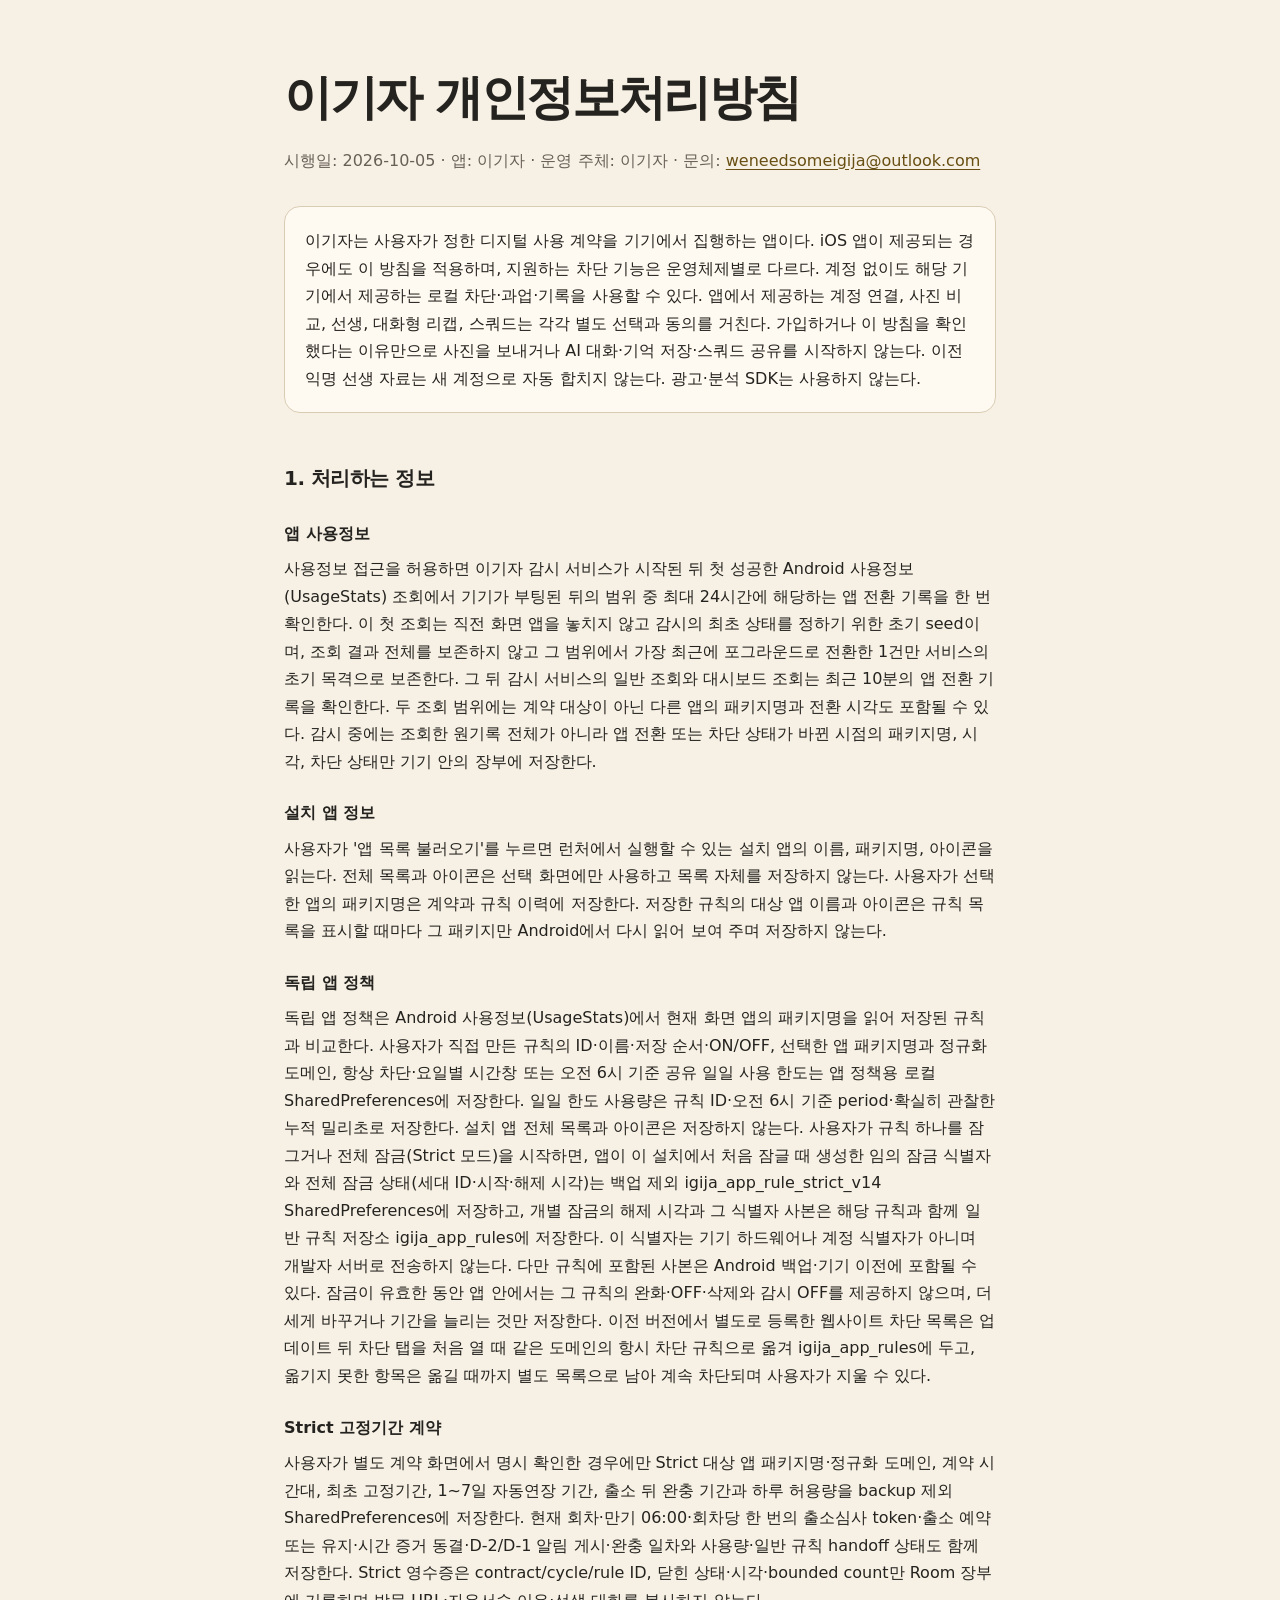
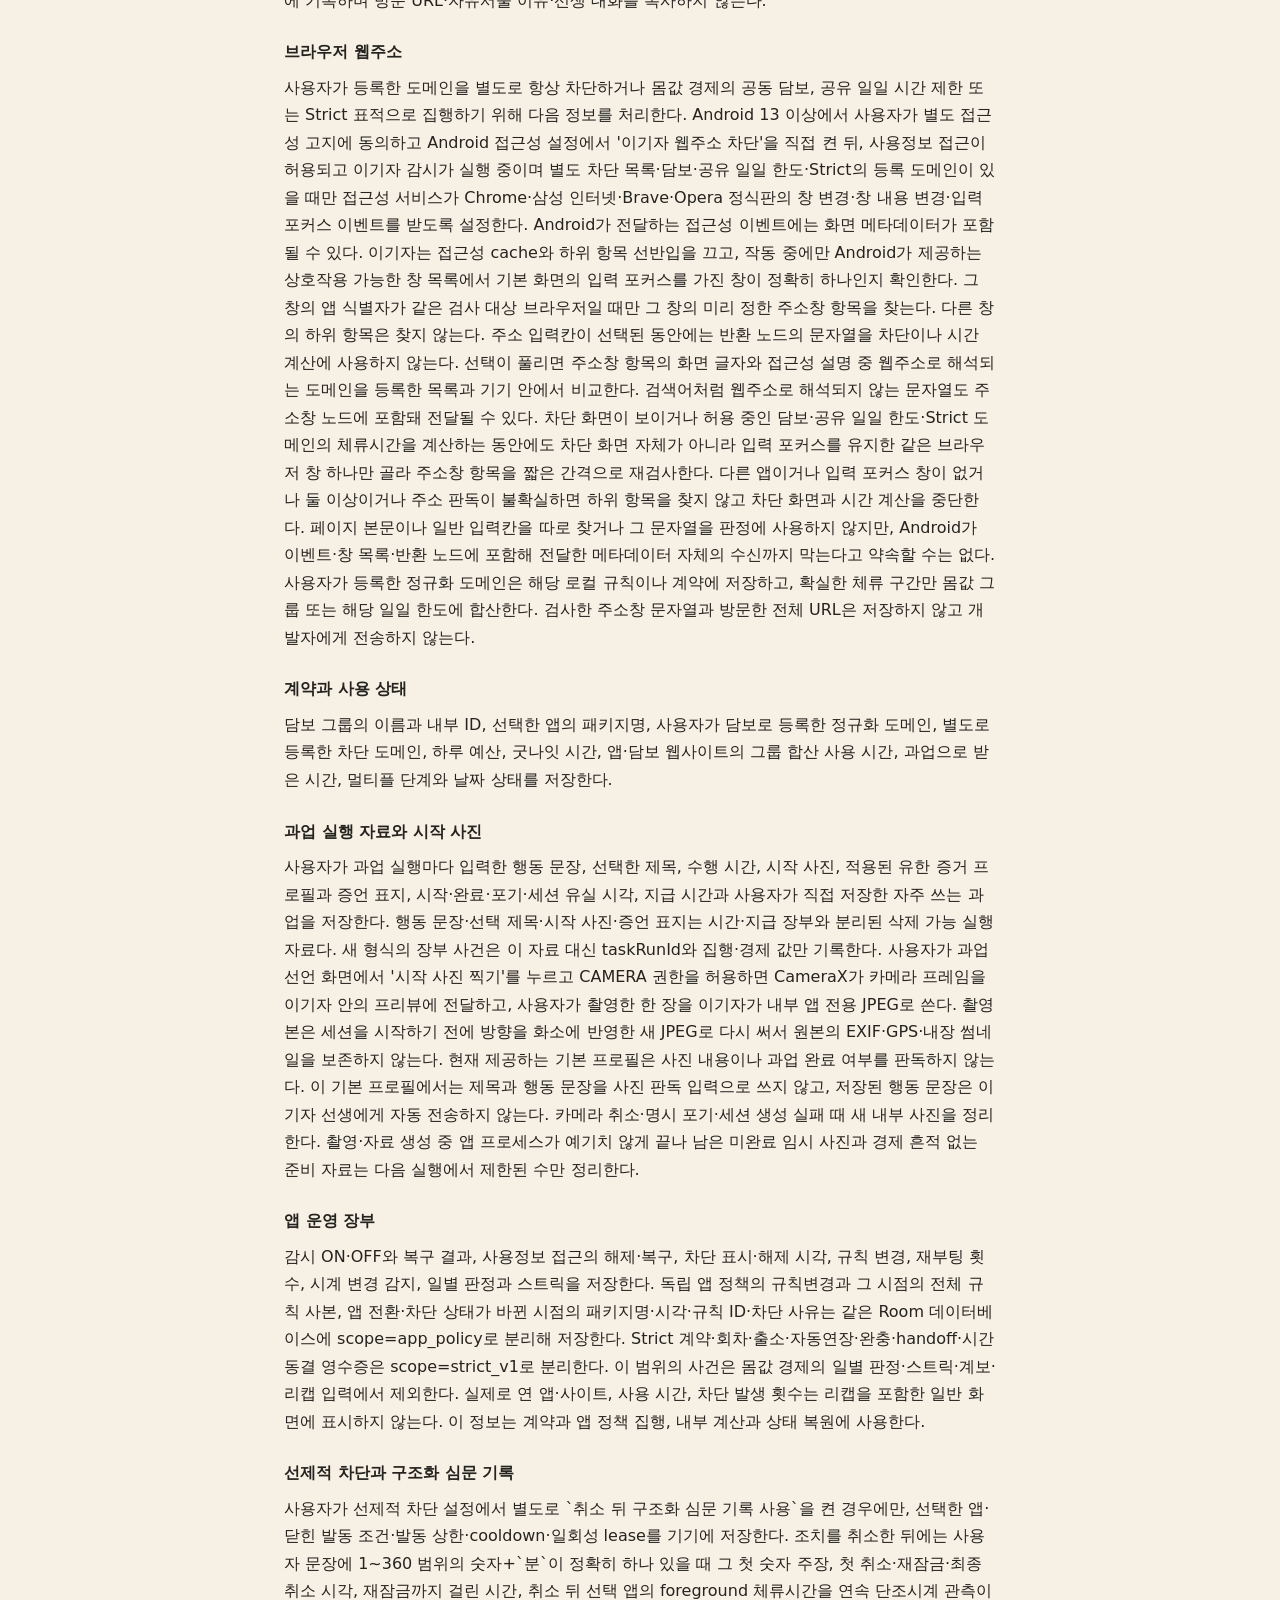
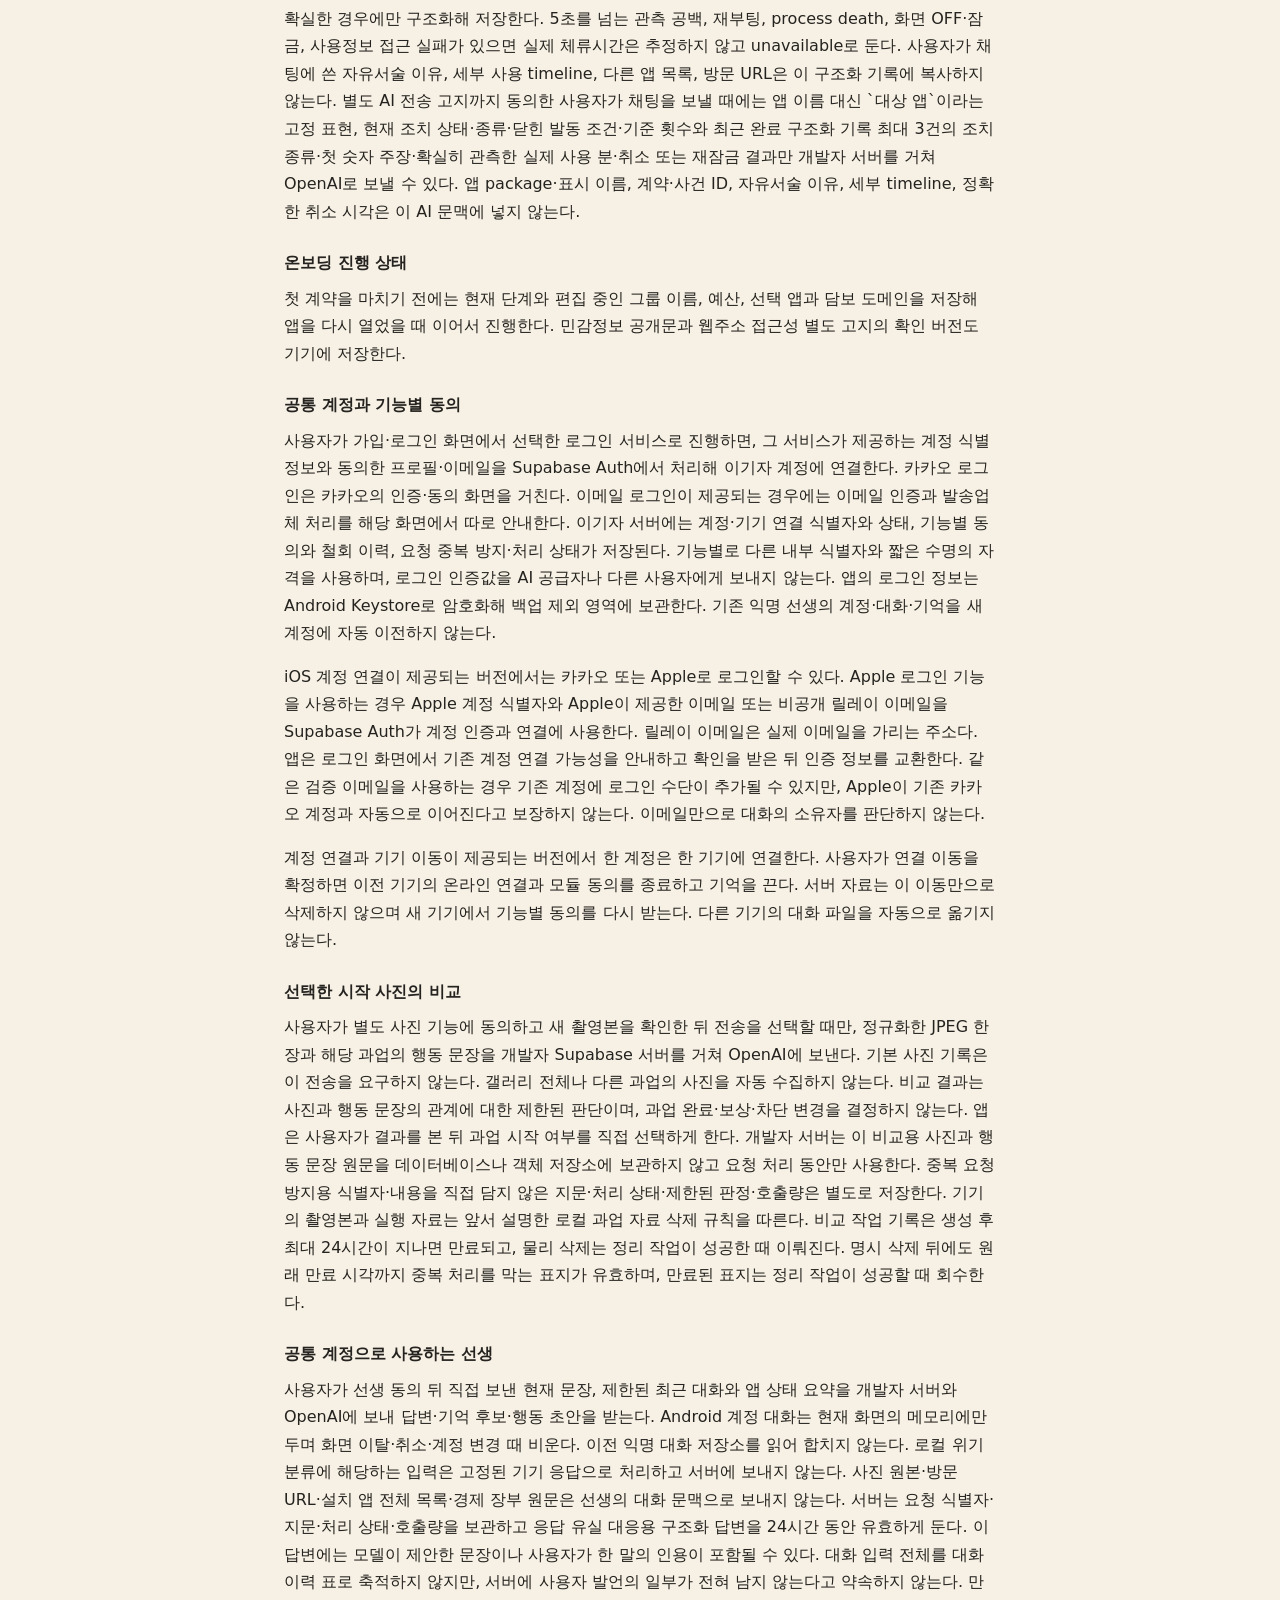
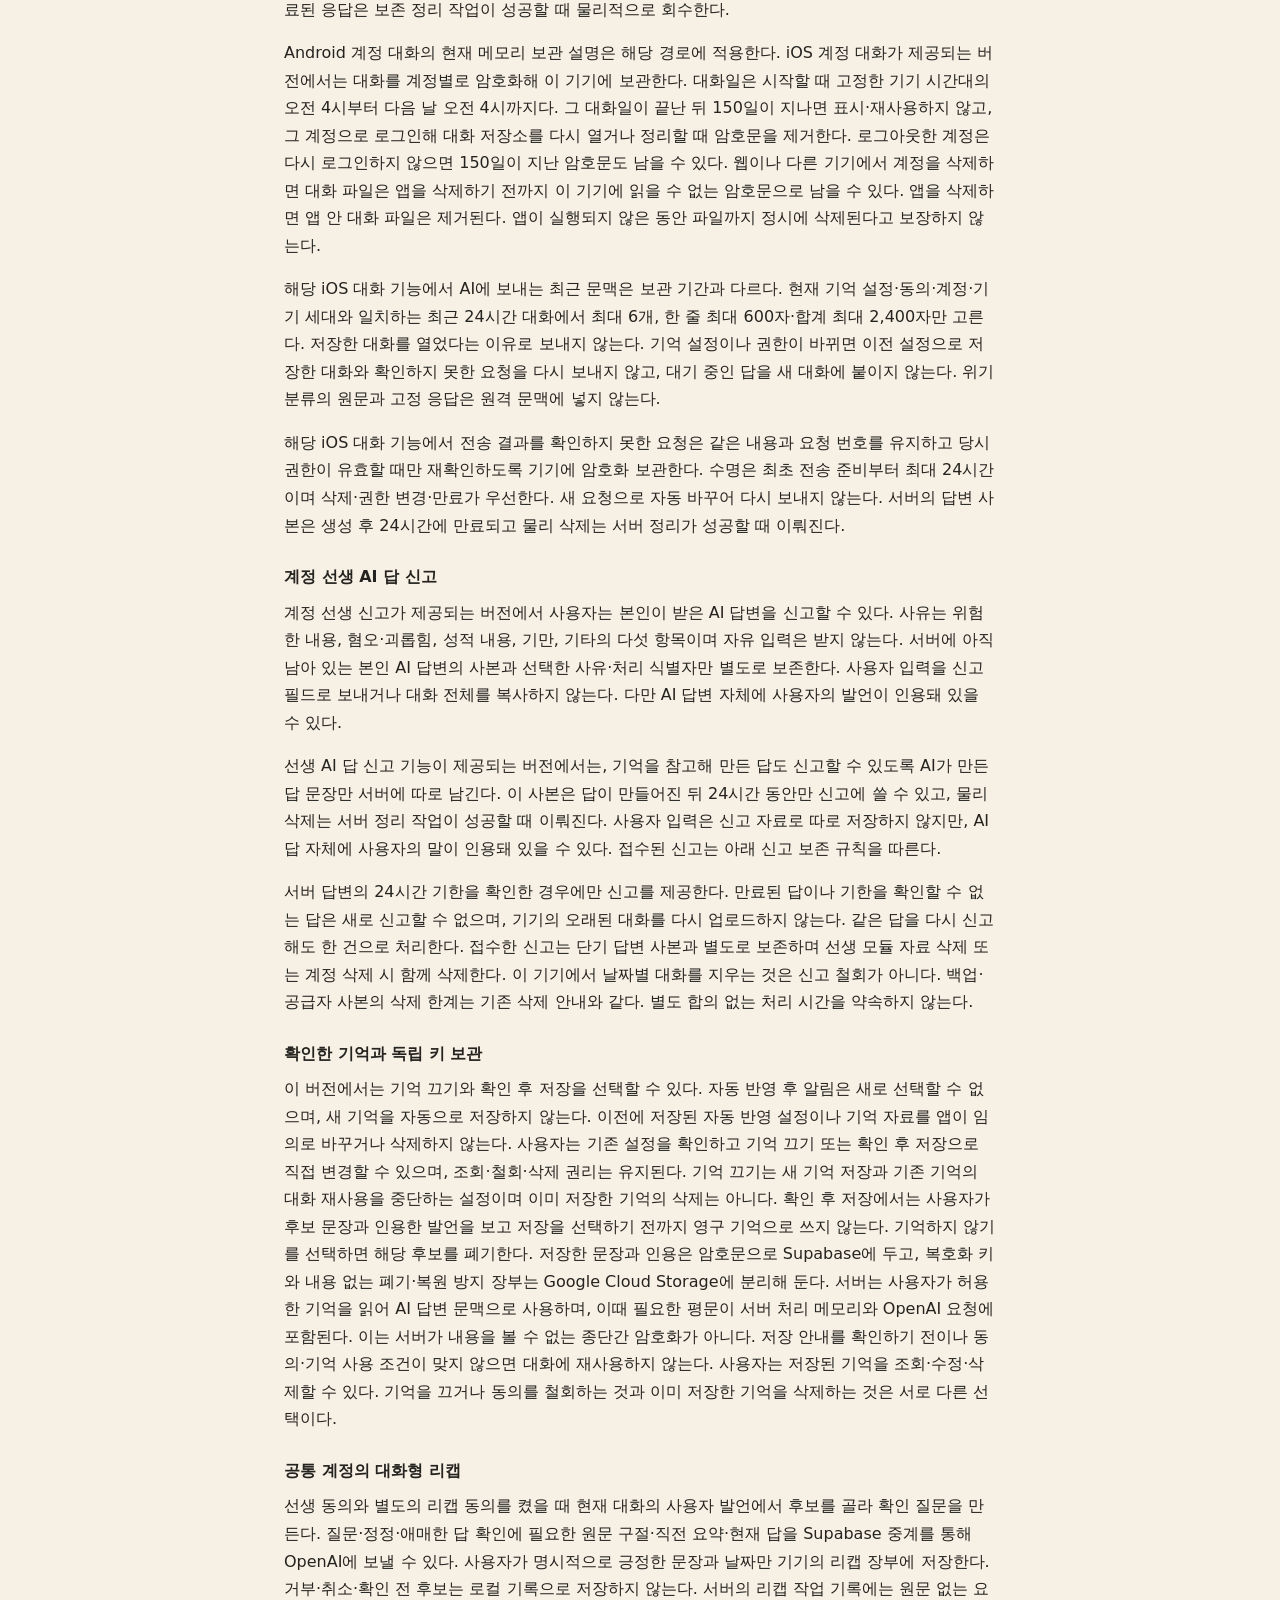
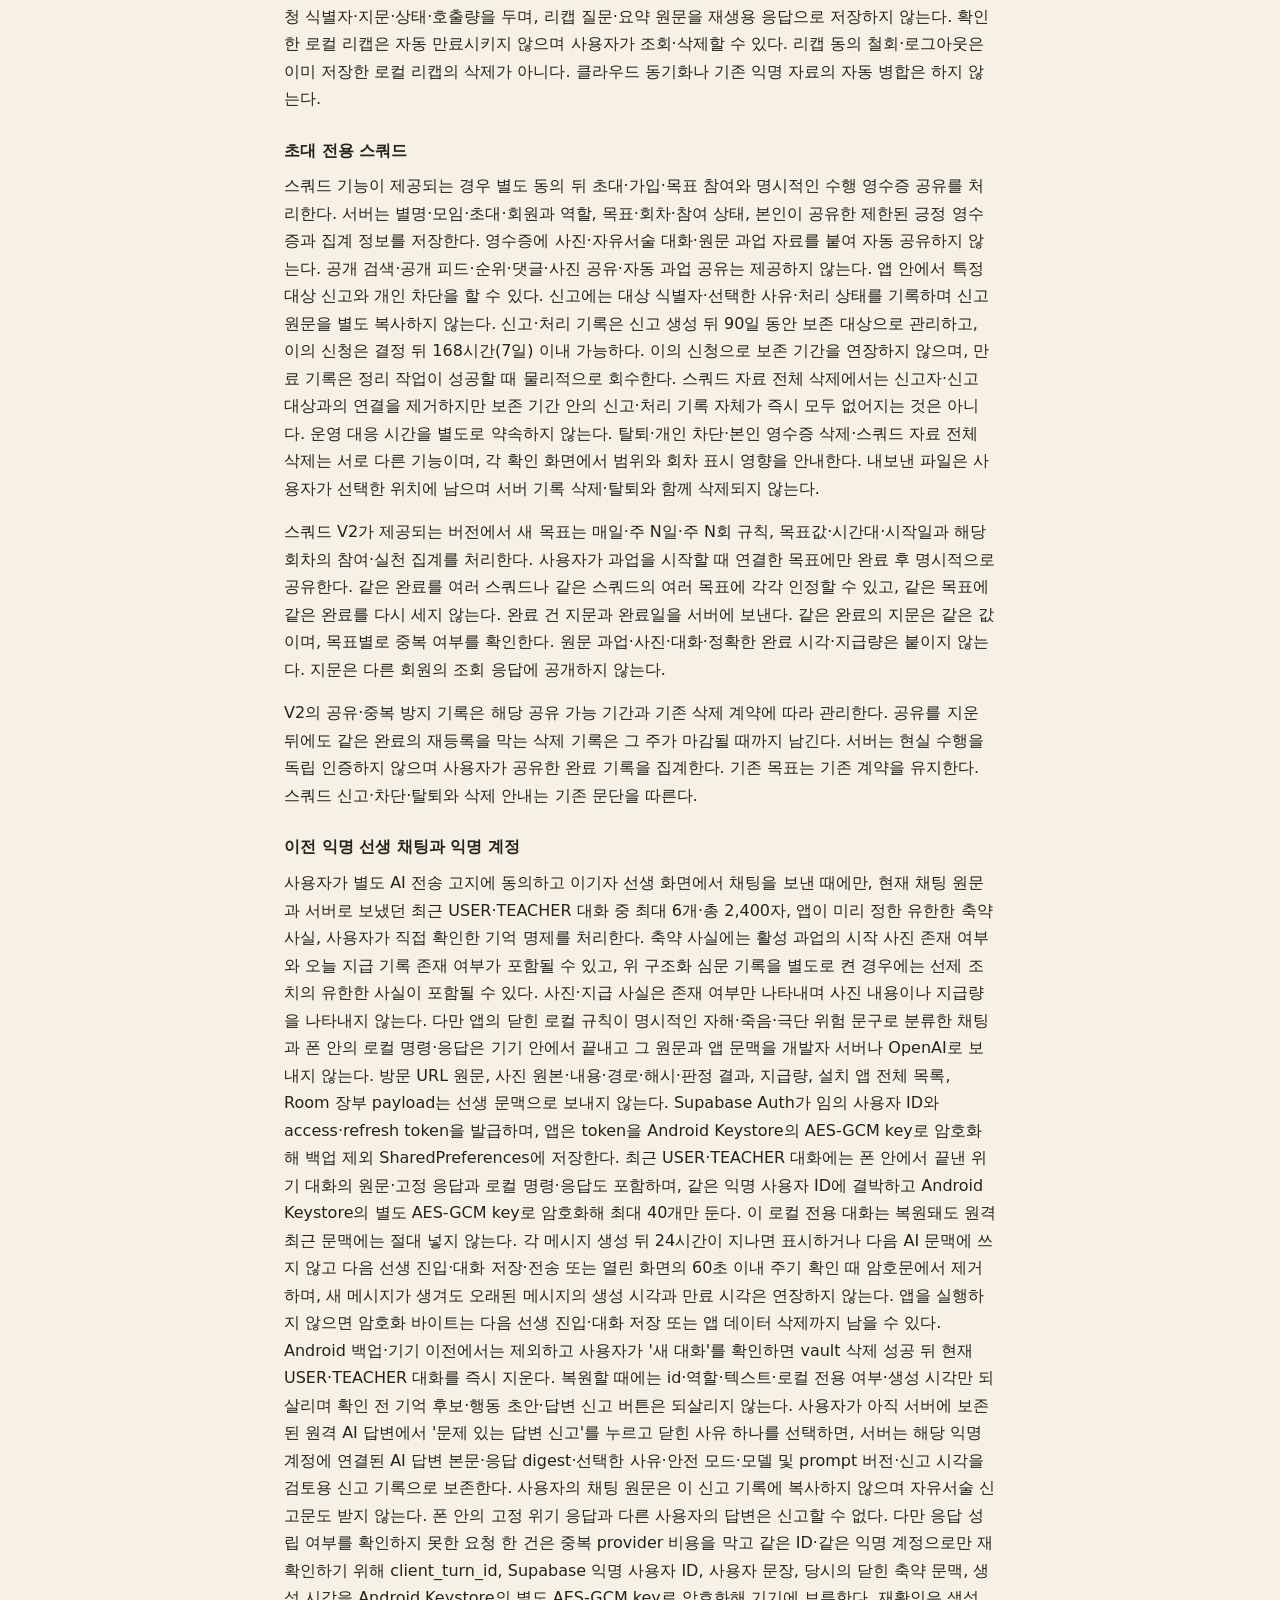
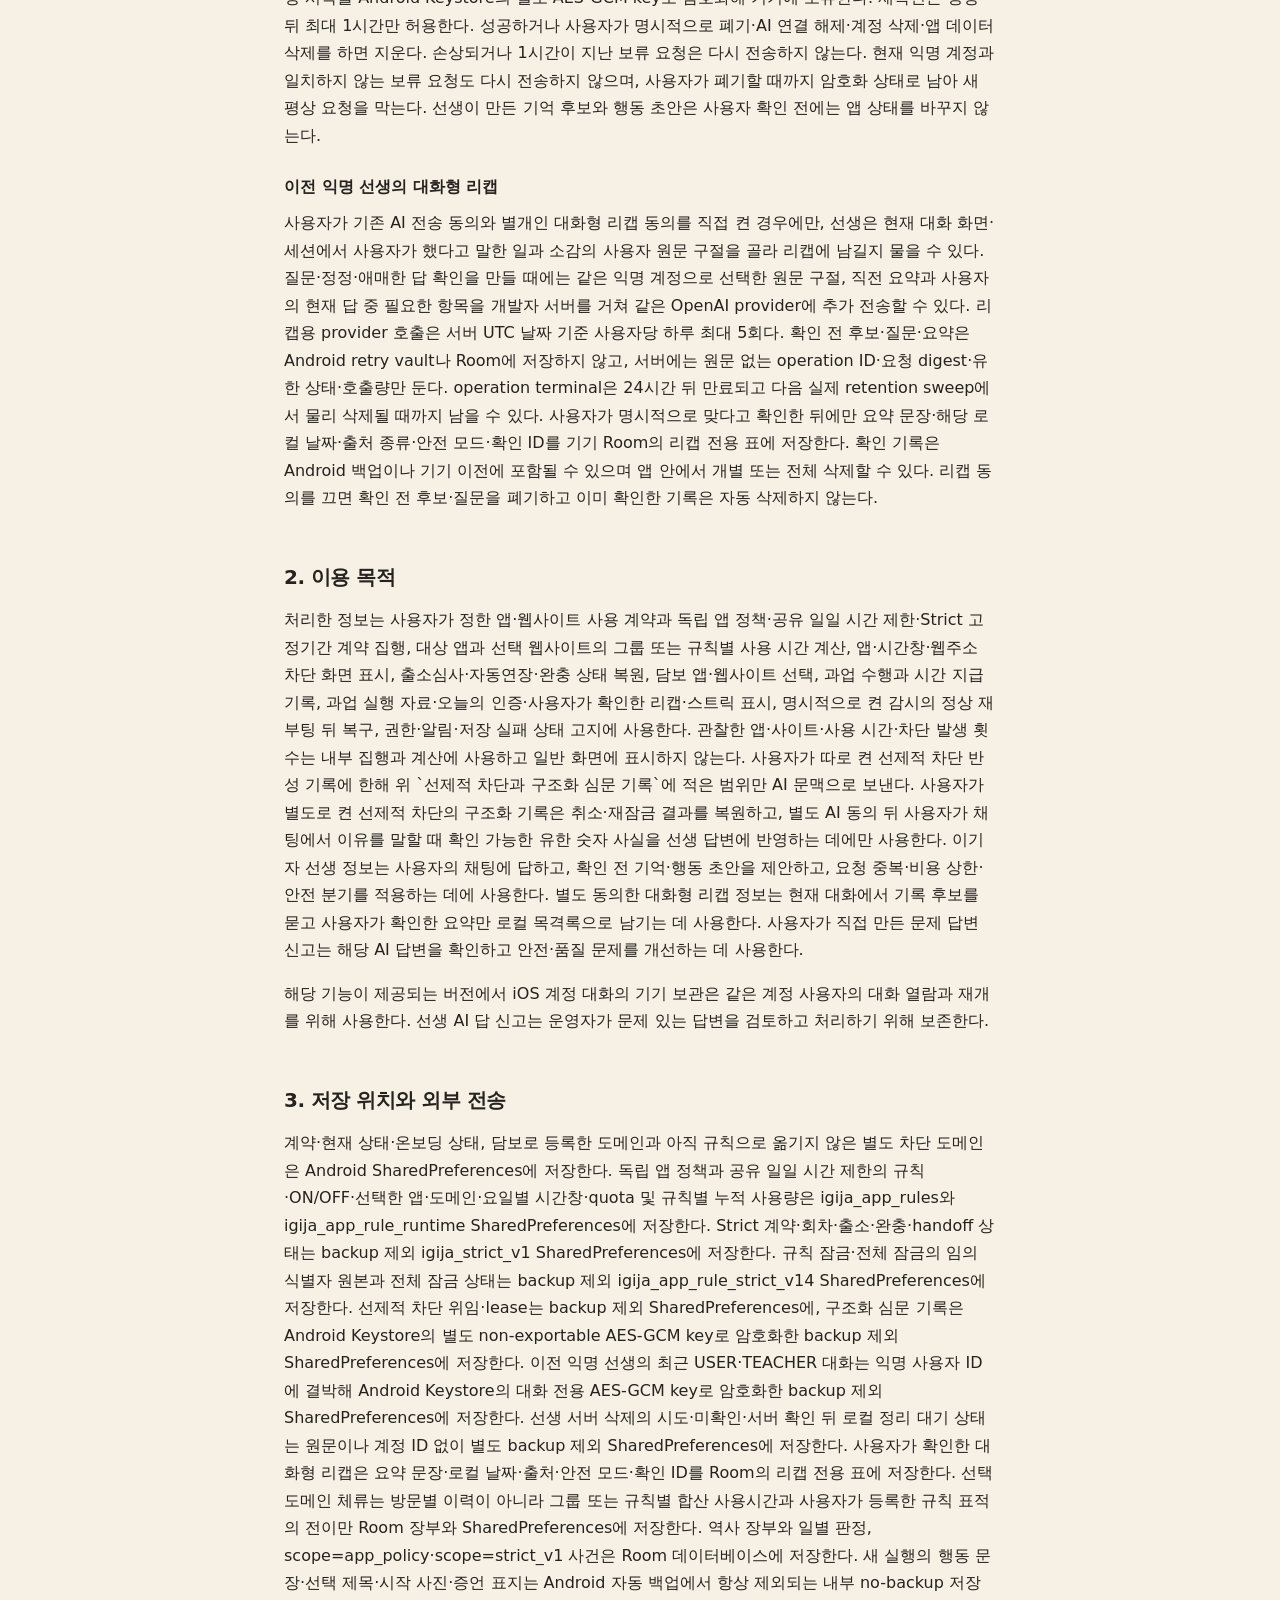
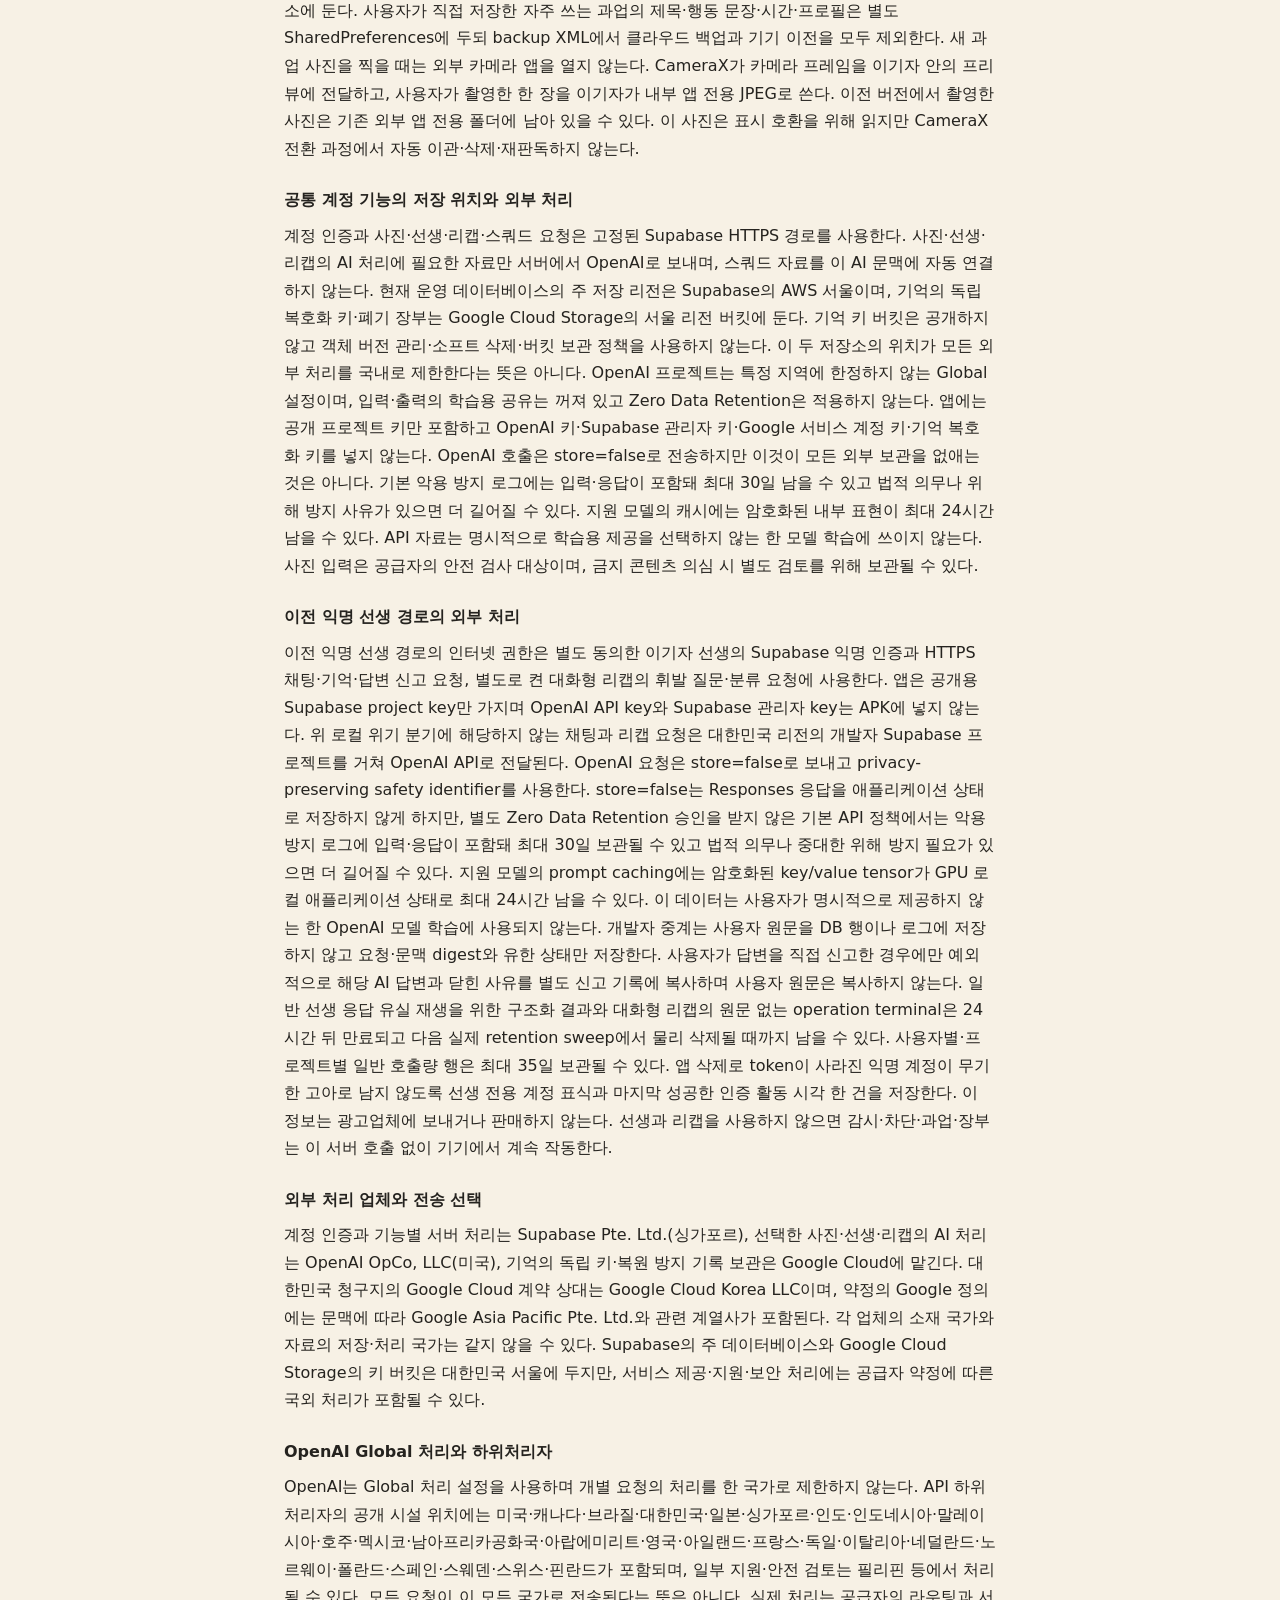
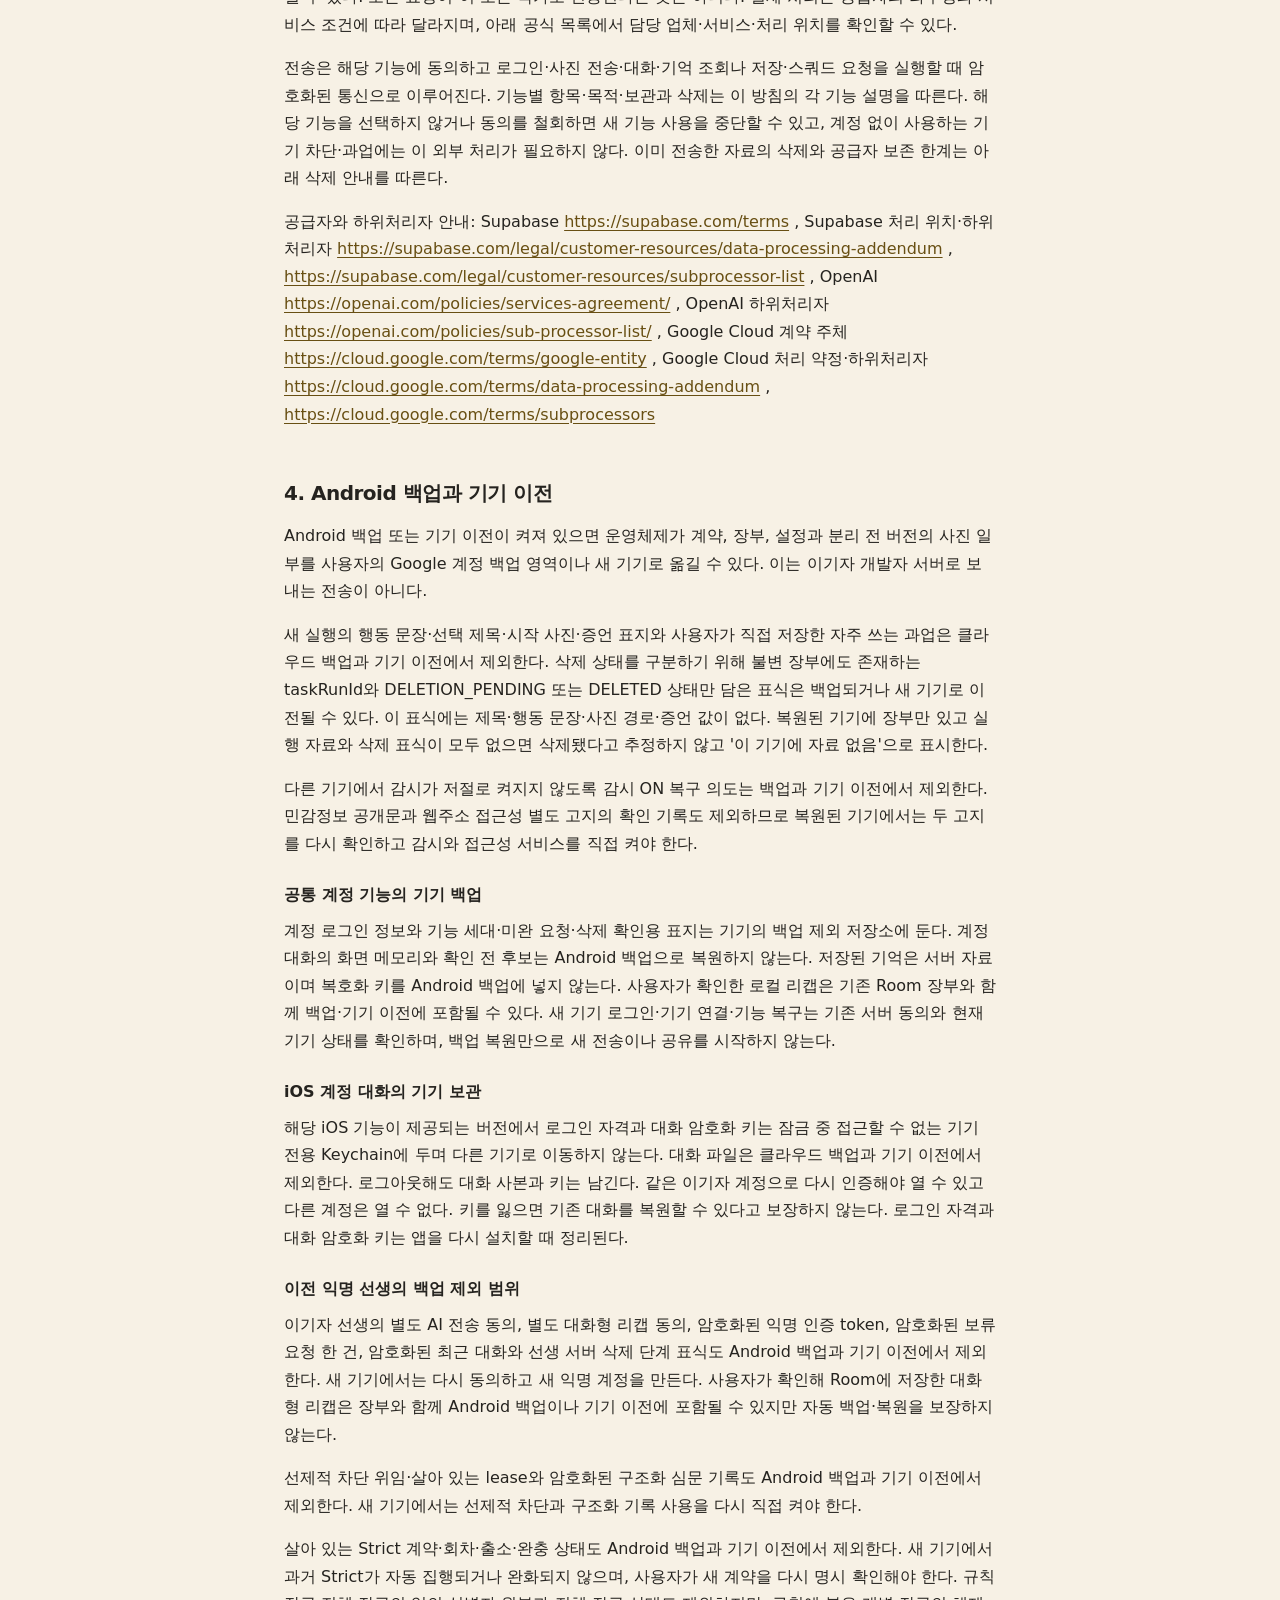
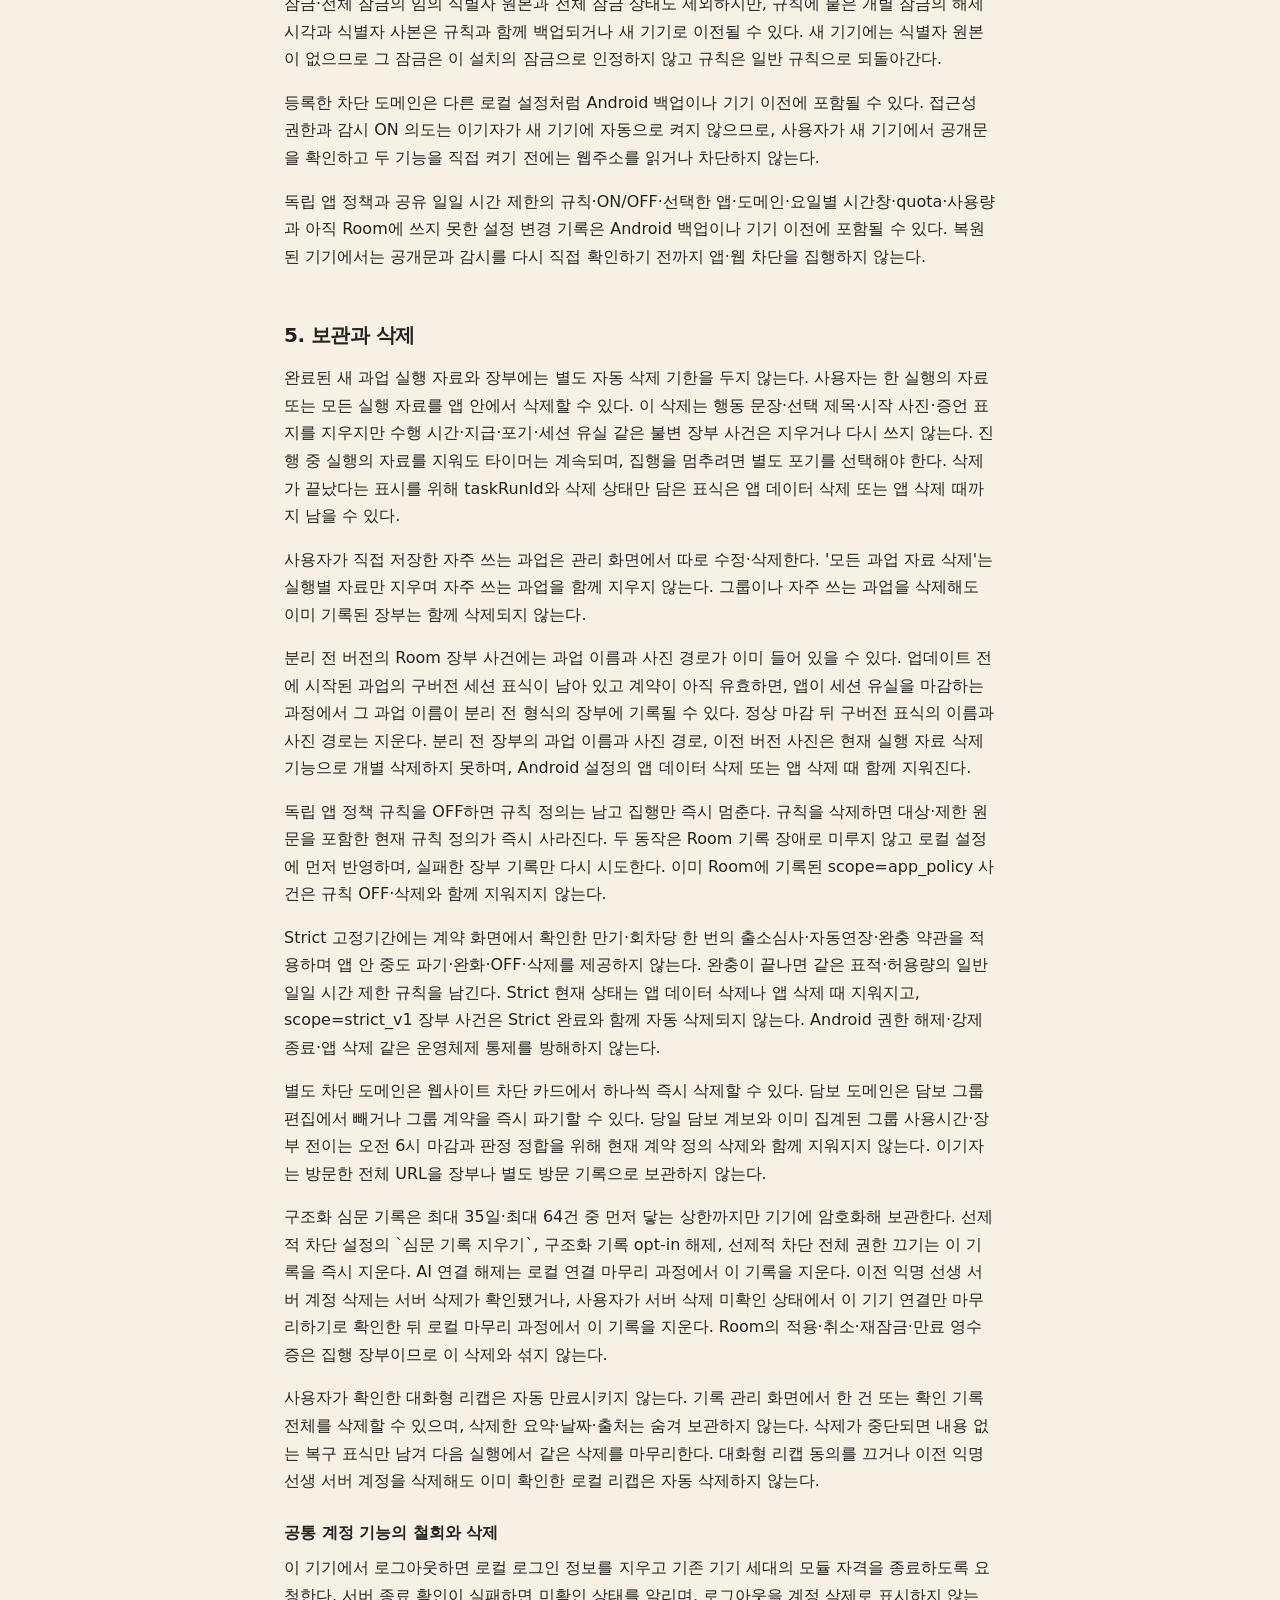
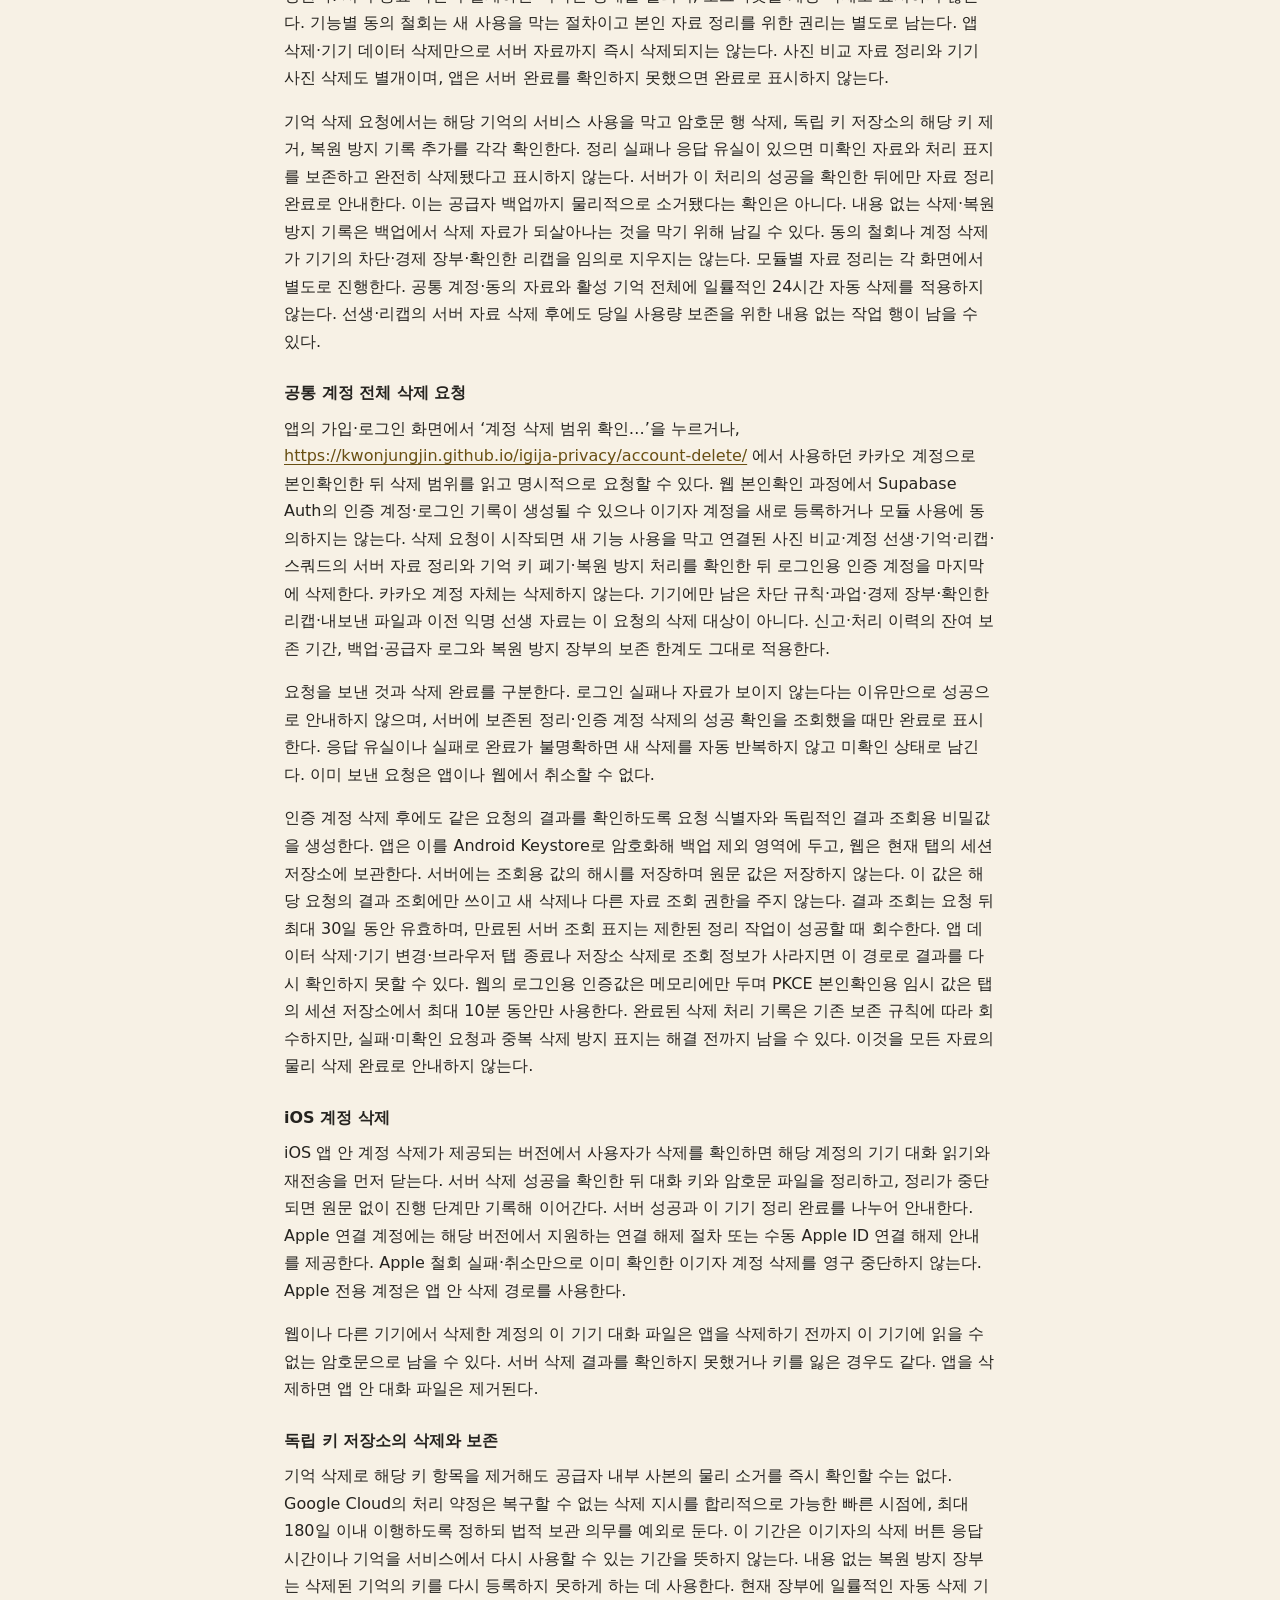
==== commit 6d372f87: "Publish privacy policy revision 14 (2026-10-05)" ====
--- a/index.html
+++ b/index.html
@@ -4,7 +4,7 @@
   <meta charset="utf-8">
   <meta name="viewport" content="width=device-width, initial-scale=1">
   <meta name="color-scheme" content="light">
-  <meta name="policy-source-sha256" content="23fb433d522283cf4cd9b888454e7674511ae5fe6ea575585a96556cf6ca9b32">
+  <meta name="policy-source-sha256" content="c8bdce616416cd08c85cd4cbd9d92915d33cb1e40ba6f3b990a61d320606ff68">
   <title>이기자 개인정보처리방침</title>
   <style>
     :root { color:#25231f; background:#f7f1e5; font-family:system-ui,-apple-system,BlinkMacSystemFont,"Segoe UI",sans-serif; line-height:1.72; }
@@ -22,7 +22,7 @@
 <body>
 <main>
   <h1>이기자 개인정보처리방침</h1>
-  <p class="meta">시행일: 2026년 9월 29일 · 앱: 이기자 · 운영 주체: 이기자 · 문의: <a href="mailto:weneedsomeigija@outlook.com">weneedsomeigija@outlook.com</a></p>
+  <p class="meta">시행일: 2026-10-05 · 앱: 이기자 · 운영 주체: 이기자 · 문의: <a href="mailto:weneedsomeigija@outlook.com">weneedsomeigija@outlook.com</a></p>
   <p class="summary">이기자는 사용자가 정한 디지털 사용 계약을 기기에서 집행하는 앱이다. iOS 앱이 제공되는 경우에도 이 방침을 적용하며, 지원하는 차단 기능은 운영체제별로 다르다. 계정 없이도 해당 기기에서 제공하는 로컬 차단·과업·기록을 사용할 수 있다. 앱에서 제공하는 계정 연결, 사진 비교, 선생, 대화형 리캡, 스쿼드는 각각 별도 선택과 동의를 거친다. 가입하거나 이 방침을 확인했다는 이유만으로 사진을 보내거나 AI 대화·기억 저장·스쿼드 공유를 시작하지 않는다. 이전 익명 선생 자료는 새 계정으로 자동 합치지 않는다. 광고·분석 SDK는 사용하지 않는다.</p>
   <h2>1. 처리하는 정보</h2>
   <h3>앱 사용정보</h3>
@@ -58,6 +58,7 @@
   <p>해당 iOS 대화 기능에서 전송 결과를 확인하지 못한 요청은 같은 내용과 요청 번호를 유지하고 당시 권한이 유효할 때만 재확인하도록 기기에 암호화 보관한다. 수명은 최초 전송 준비부터 최대 24시간이며 삭제·권한 변경·만료가 우선한다. 새 요청으로 자동 바꾸어 다시 보내지 않는다. 서버의 답변 사본은 생성 후 24시간에 만료되고 물리 삭제는 서버 정리가 성공할 때 이뤄진다.</p>
   <h3>계정 선생 AI 답 신고</h3>
   <p>계정 선생 신고가 제공되는 버전에서 사용자는 본인이 받은 AI 답변을 신고할 수 있다. 사유는 위험한 내용, 혐오·괴롭힘, 성적 내용, 기만, 기타의 다섯 항목이며 자유 입력은 받지 않는다. 서버에 아직 남아 있는 본인 AI 답변의 사본과 선택한 사유·처리 식별자만 별도로 보존한다. 사용자 입력을 신고 필드로 보내거나 대화 전체를 복사하지 않는다. 다만 AI 답변 자체에 사용자의 발언이 인용돼 있을 수 있다.</p>
+  <p>선생 AI 답 신고 기능이 제공되는 버전에서는, 기억을 참고해 만든 답도 신고할 수 있도록 AI가 만든 답 문장만 서버에 따로 남긴다. 이 사본은 답이 만들어진 뒤 24시간 동안만 신고에 쓸 수 있고, 물리 삭제는 서버 정리 작업이 성공할 때 이뤄진다. 사용자 입력은 신고 자료로 따로 저장하지 않지만, AI 답 자체에 사용자의 말이 인용돼 있을 수 있다. 접수된 신고는 아래 신고 보존 규칙을 따른다.</p>
   <p>서버 답변의 24시간 기한을 확인한 경우에만 신고를 제공한다. 만료된 답이나 기한을 확인할 수 없는 답은 새로 신고할 수 없으며, 기기의 오래된 대화를 다시 업로드하지 않는다. 같은 답을 다시 신고해도 한 건으로 처리한다. 접수한 신고는 단기 답변 사본과 별도로 보존하며 선생 모듈 자료 삭제 또는 계정 삭제 시 함께 삭제한다. 이 기기에서 날짜별 대화를 지우는 것은 신고 철회가 아니다. 백업·공급자 사본의 삭제 한계는 기존 삭제 안내와 같다. 별도 합의 없는 처리 시간을 약속하지 않는다.</p>
   <h3>확인한 기억과 독립 키 보관</h3>
   <p>이 버전에서는 기억 끄기와 확인 후 저장을 선택할 수 있다. 자동 반영 후 알림은 새로 선택할 수 없으며, 새 기억을 자동으로 저장하지 않는다. 이전에 저장된 자동 반영 설정이나 기억 자료를 앱이 임의로 바꾸거나 삭제하지 않는다. 사용자는 기존 설정을 확인하고 기억 끄기 또는 확인 후 저장으로 직접 변경할 수 있으며, 조회·철회·삭제 권리는 유지된다. 기억 끄기는 새 기억 저장과 기존 기억의 대화 재사용을 중단하는 설정이며 이미 저장한 기억의 삭제는 아니다. 확인 후 저장에서는 사용자가 후보 문장과 인용한 발언을 보고 저장을 선택하기 전까지 영구 기억으로 쓰지 않는다. 기억하지 않기를 선택하면 해당 후보를 폐기한다. 저장한 문장과 인용은 암호문으로 Supabase에 두고, 복호화 키와 내용 없는 폐기·복원 방지 장부는 Google Cloud Storage에 분리해 둔다. 서버는 사용자가 허용한 기억을 읽어 AI 답변 문맥으로 사용하며, 이때 필요한 평문이 서버 처리 메모리와 OpenAI 요청에 포함된다. 이는 서버가 내용을 볼 수 없는 종단간 암호화가 아니다. 저장 안내를 확인하기 전이나 동의·기억 사용 조건이 맞지 않으면 대화에 재사용하지 않는다. 사용자는 저장된 기억을 조회·수정·삭제할 수 있다. 기억을 끄거나 동의를 철회하는 것과 이미 저장한 기억을 삭제하는 것은 서로 다른 선택이다.</p>
@@ -140,6 +141,7 @@
   <h2>8. 방침 변경과 문의</h2>
   <p>처리 항목이나 기능이 바뀌면 이 방침과 앱 안의 공개문을 함께 갱신한다. 새 확인이 필요하면 공개문 버전을 올려 다시 확인을 받는다. 버전이 올라간 뒤 처음 앱을 열면 확인 화면이 먼저 나오고, 확인 전에는 감시를 멈추며 확인 뒤에도 감시는 사용자가 직접 다시 켜야 한다. 이 정지는 앱이 버전 확인을 위해 하는 것이며 살아 있는 Strict·규칙 잠금·전체 잠금의 약정은 그대로 남는다. 9판(2026년 9월 5일): 규칙 잠금·전체 잠금의 저장 위치와 백업 범위, 이전 웹사이트 차단 목록의 규칙 이관, 저장한 규칙의 앱 이름·아이콘 표시, versionCode 14 후보의 브라우저별 검증 범위를 추가했다. 10판(2026년 9월 25일): 공통 계정과 기능별 동의, 명시 사진 전송, 계정 선생의 휘발 대화와 암호문 기억, 확인형 로컬 리캡, 초대 전용 스쿼드의 처리·삭제 범위를 추가했다. 11판(2026년 9월 25일): 공통 계정 전체 삭제의 앱·웹 요청, 인증 계정의 마지막 삭제, 삭제 후 결과 조회와 미확인·보존 범위를 추가했다. 12판(2026년 9월 27일): 관찰한 활동을 일반 화면에서 숨기고, 선제적 차단 반성 기록의 앱 이름을 외부로 보내지 않으며, 이 기능만 새 설명에 다시 동의하도록 바꿨다.</p>
   <p>13판(2026년 9월 29일): 제공되는 버전에 적용할 iOS·Apple 계정 연결, 기기 대화 보관과 로그아웃·만료·삭제의 한계, 계정 선생 AI 답 신고, 스쿼드 V2의 완료 공유·중복 확인을 추가했다. Android 공통 확인 버전과 감시 동작은 바꾸지 않았다.</p>
+  <p>14판(2026-10-05): 신고 기능이 제공되는 버전에서 기억을 참고해 만든 AI 답을 신고할 수 있도록 AI 답 문장만 24시간 신고용으로 남기는 내용을 추가했다. Android 공통 확인 버전과 감시 동작은 바꾸지 않았다.</p>
   <p>외부 처리·보존 기준: OpenAI API 데이터 통제 <a href="https://developers.openai.com/api/docs/guides/your-data">https://developers.openai.com/api/docs/guides/your-data</a> , Supabase 데이터베이스 백업 <a href="https://supabase.com/docs/guides/platform/backups">https://supabase.com/docs/guides/platform/backups</a></p>
   <p>문의: <a href="mailto:weneedsomeigija@outlook.com">weneedsomeigija@outlook.com</a></p>
 </main>
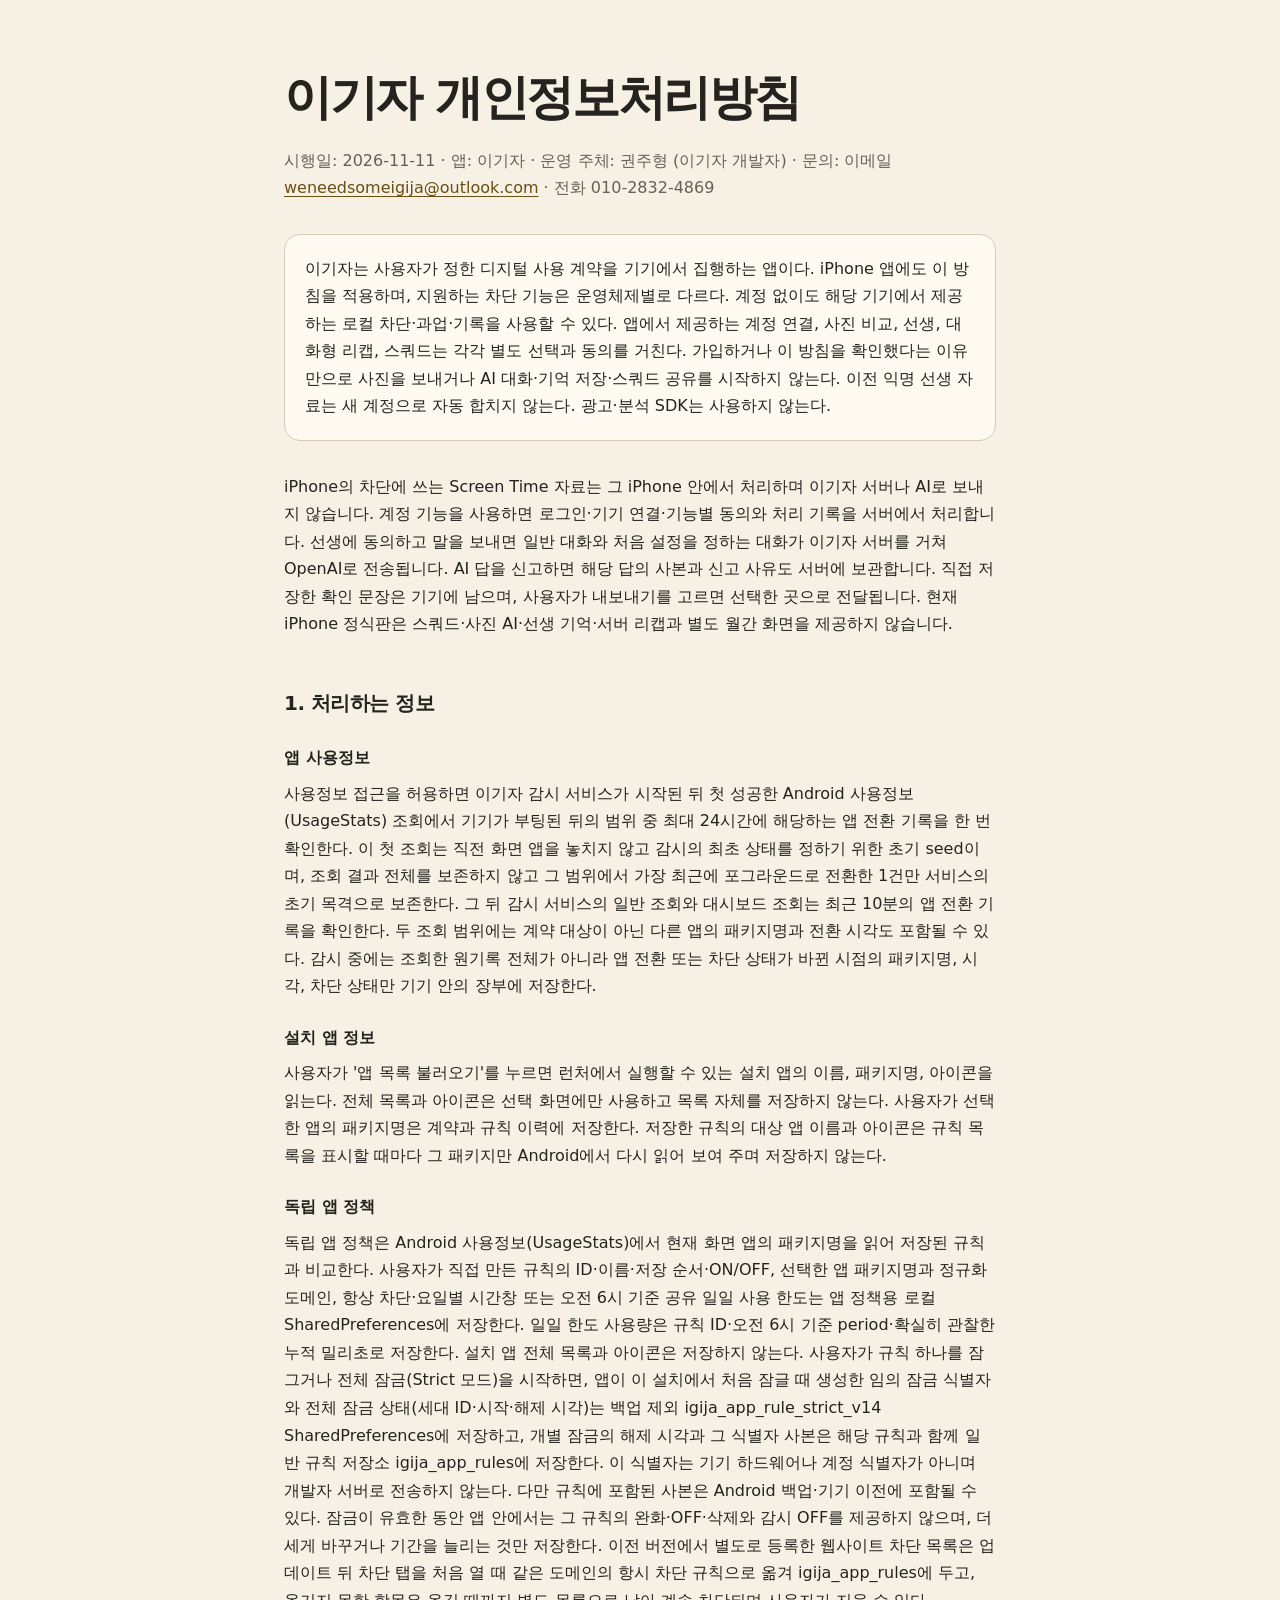
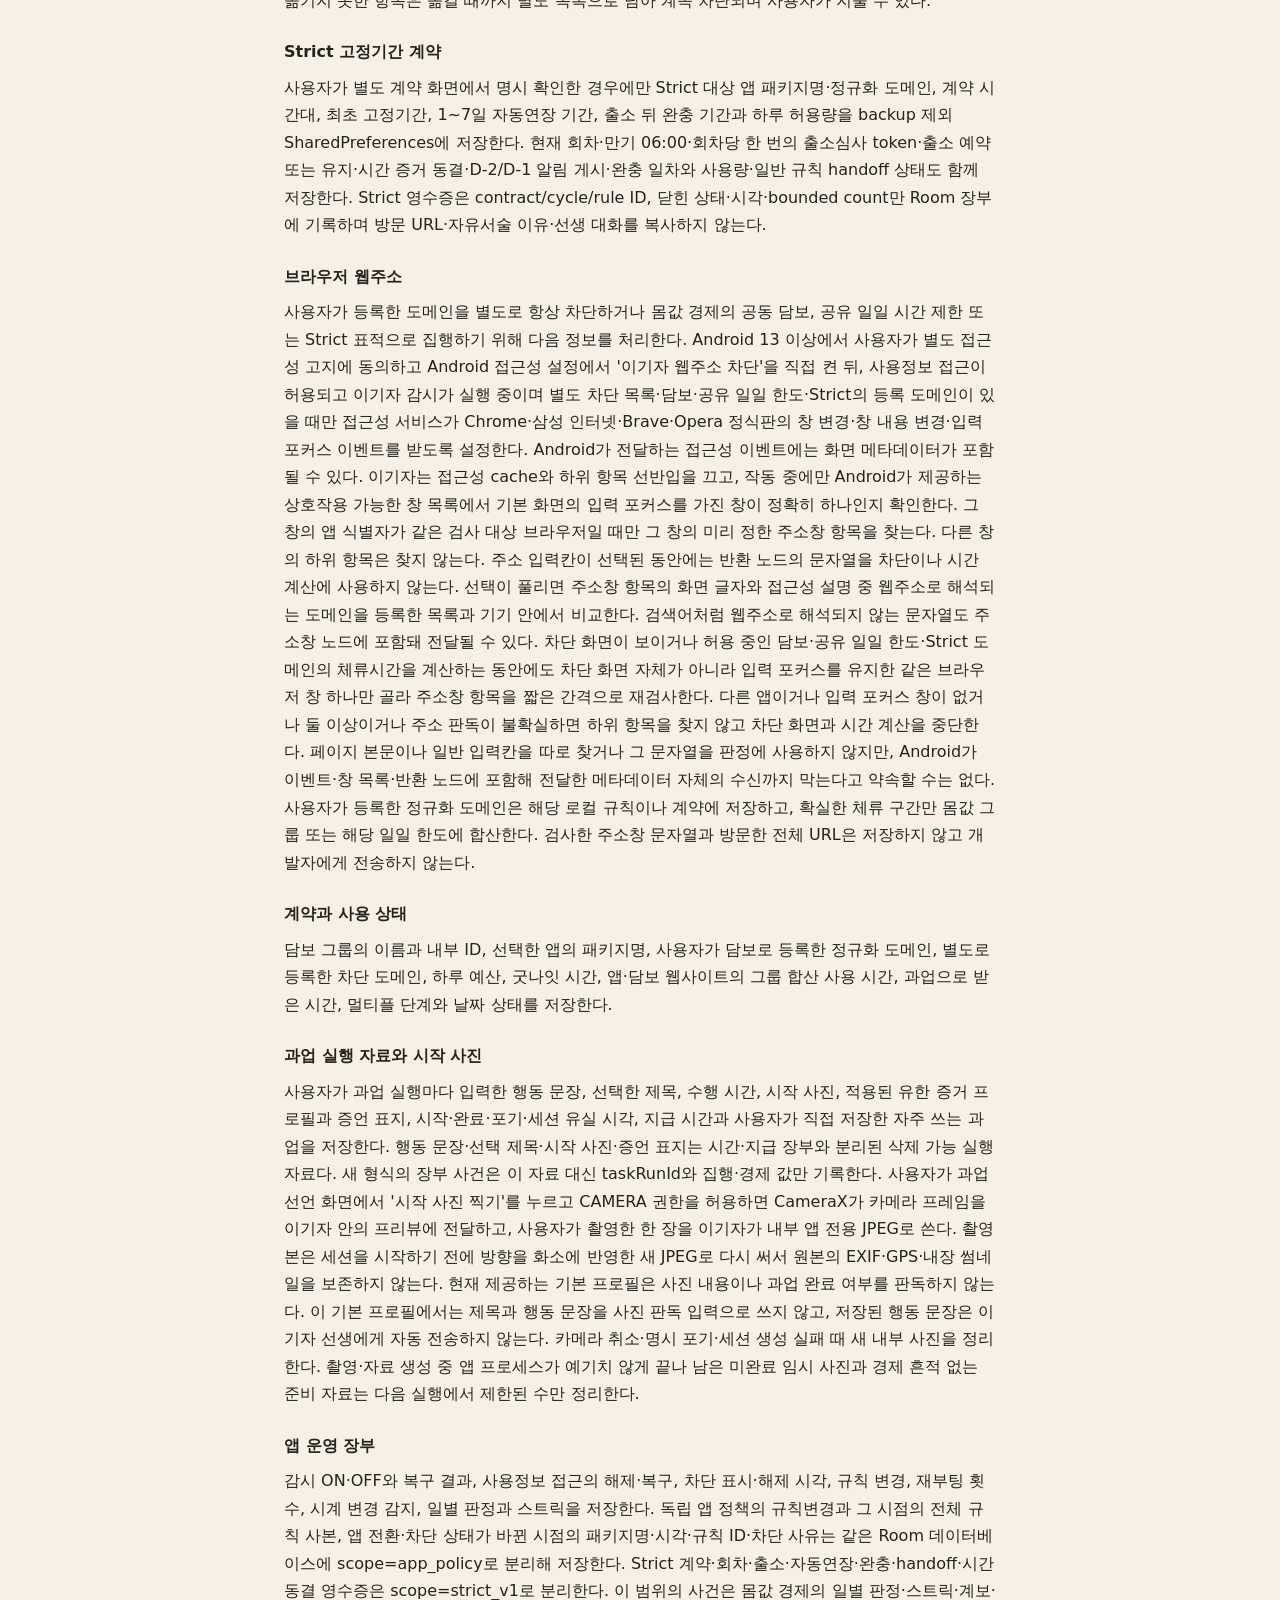
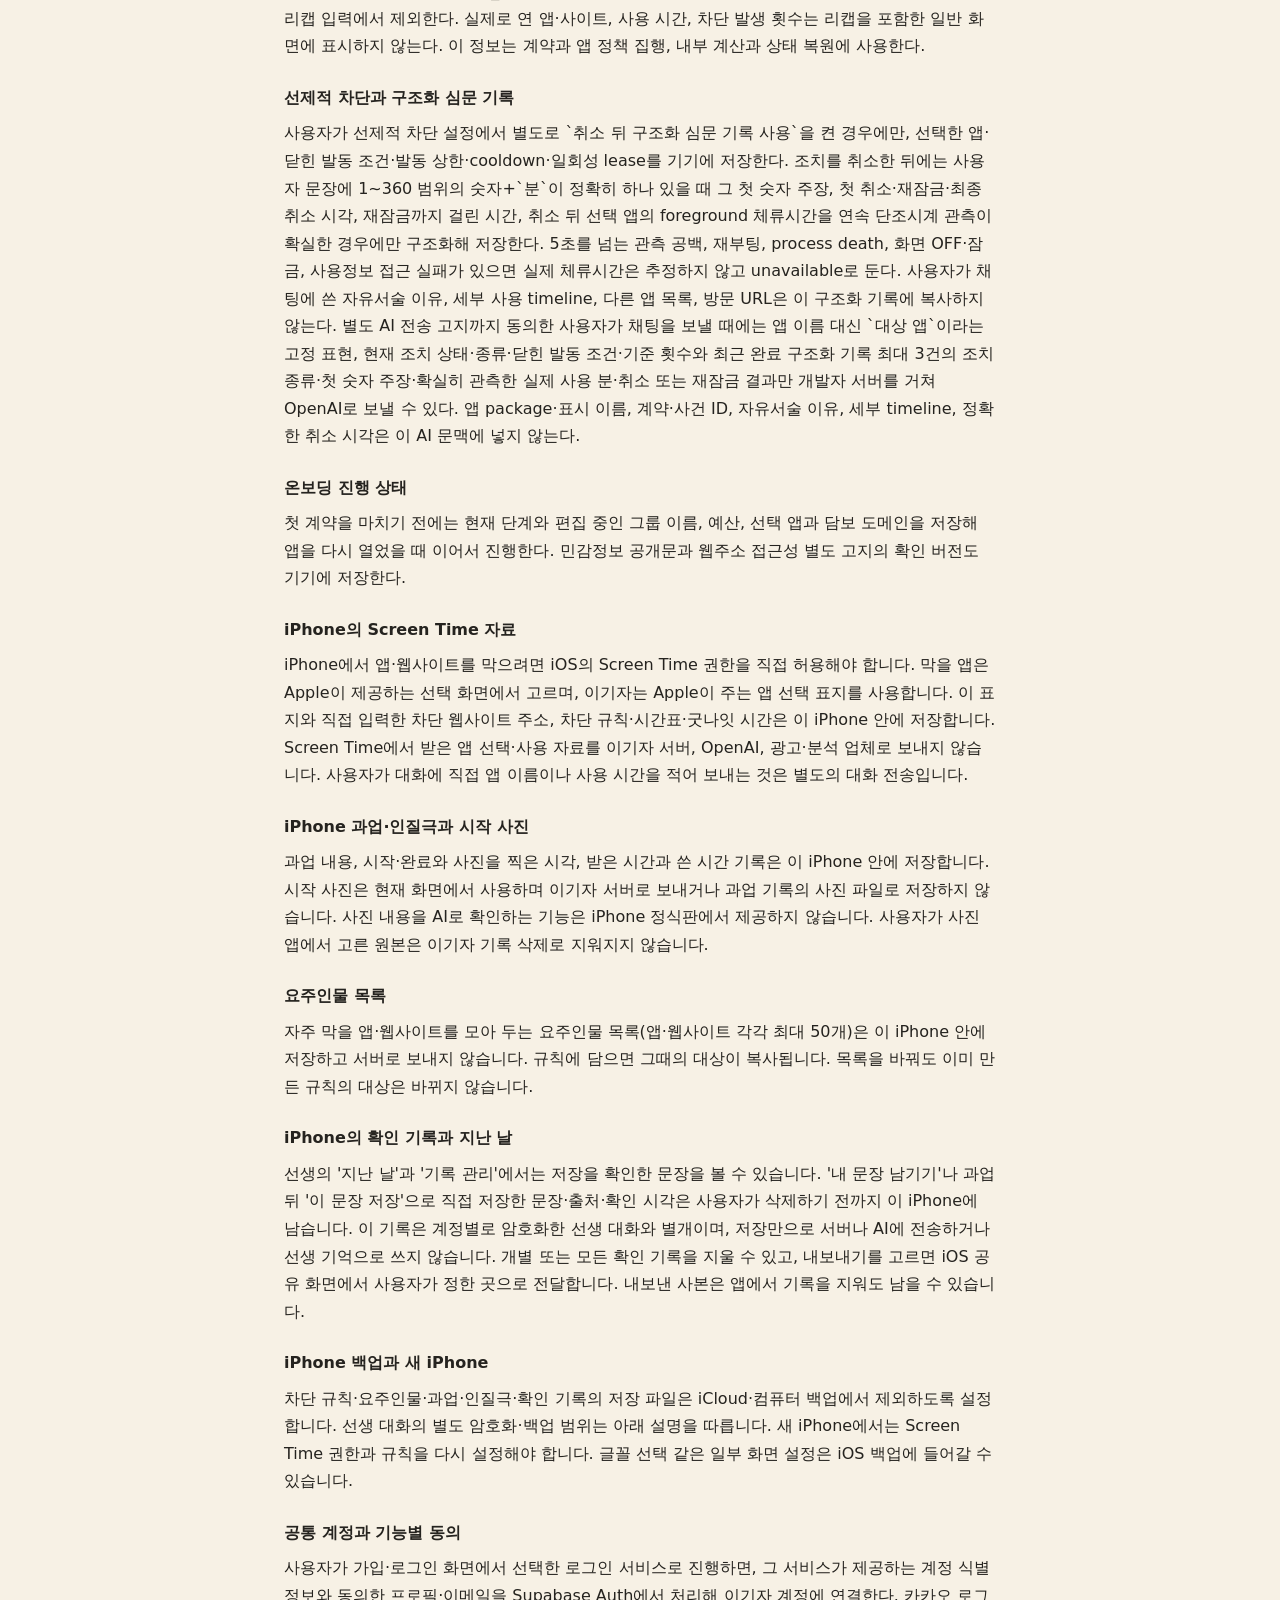
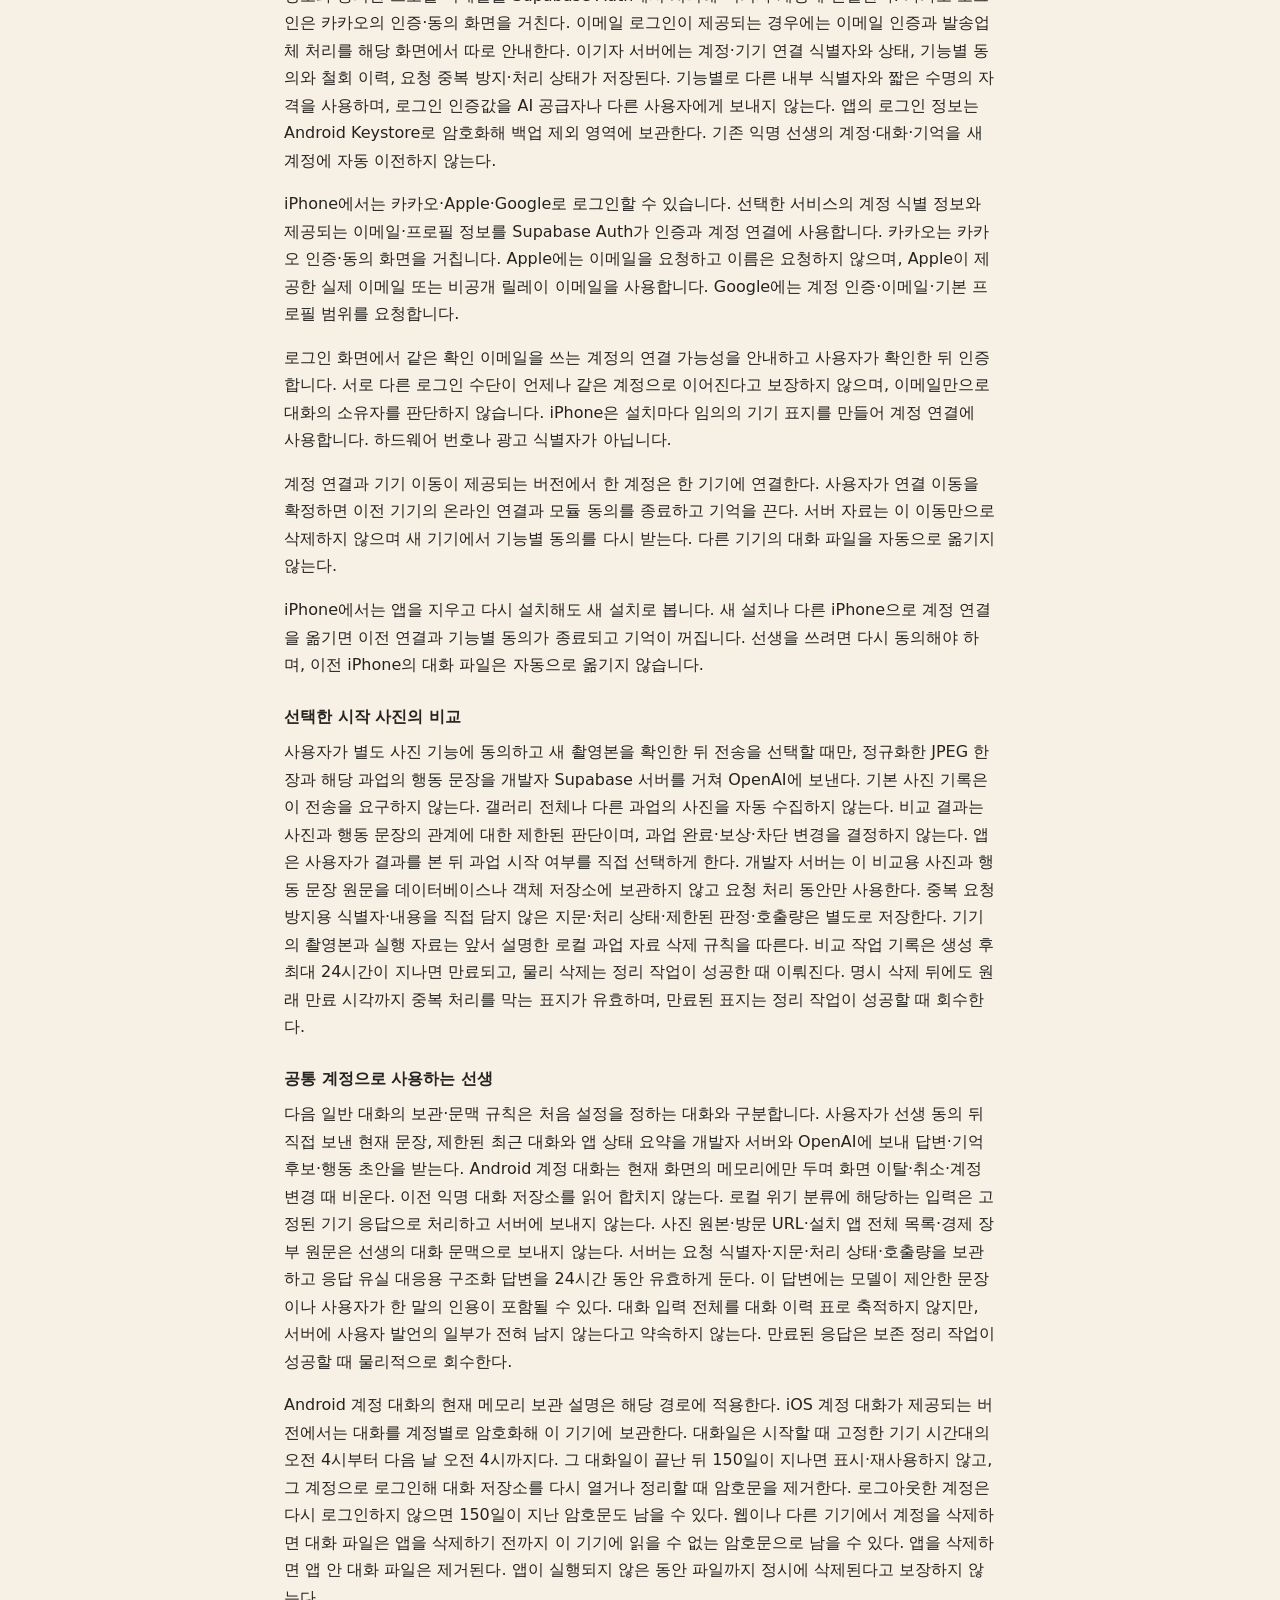
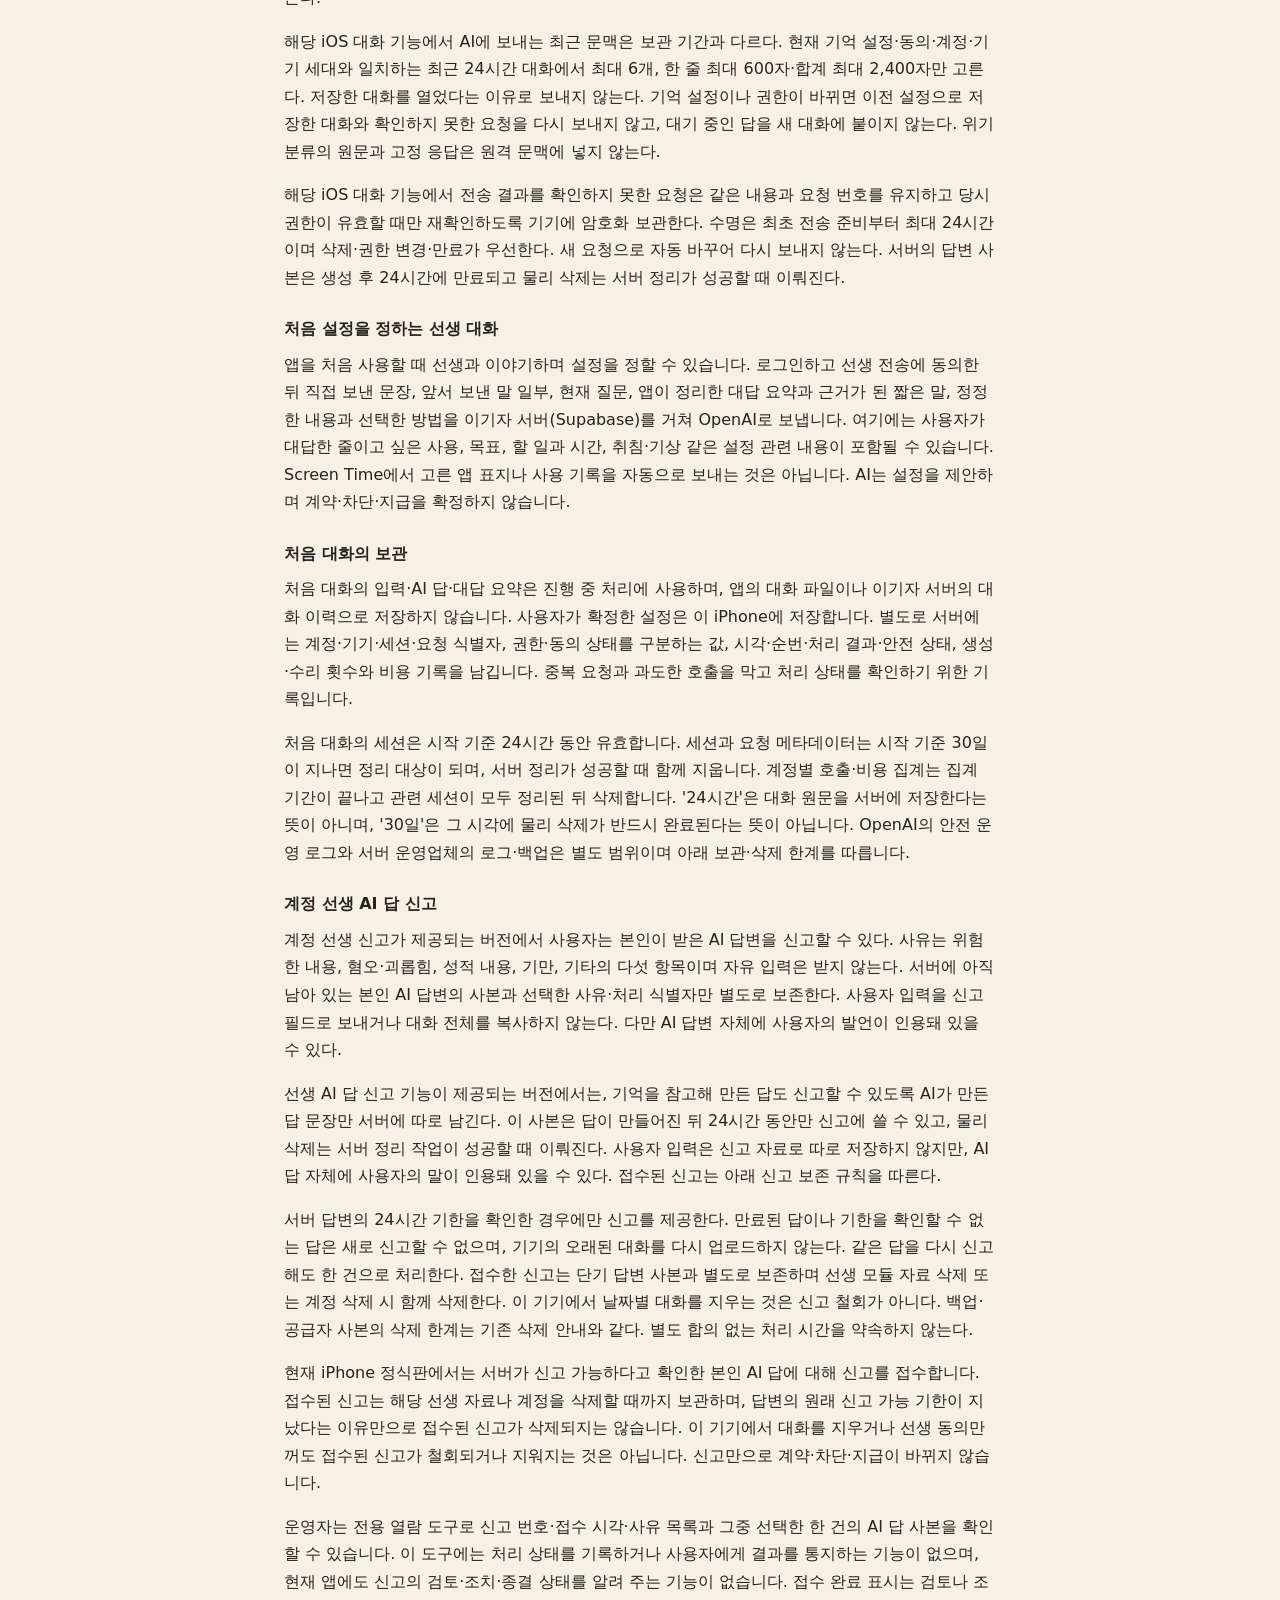
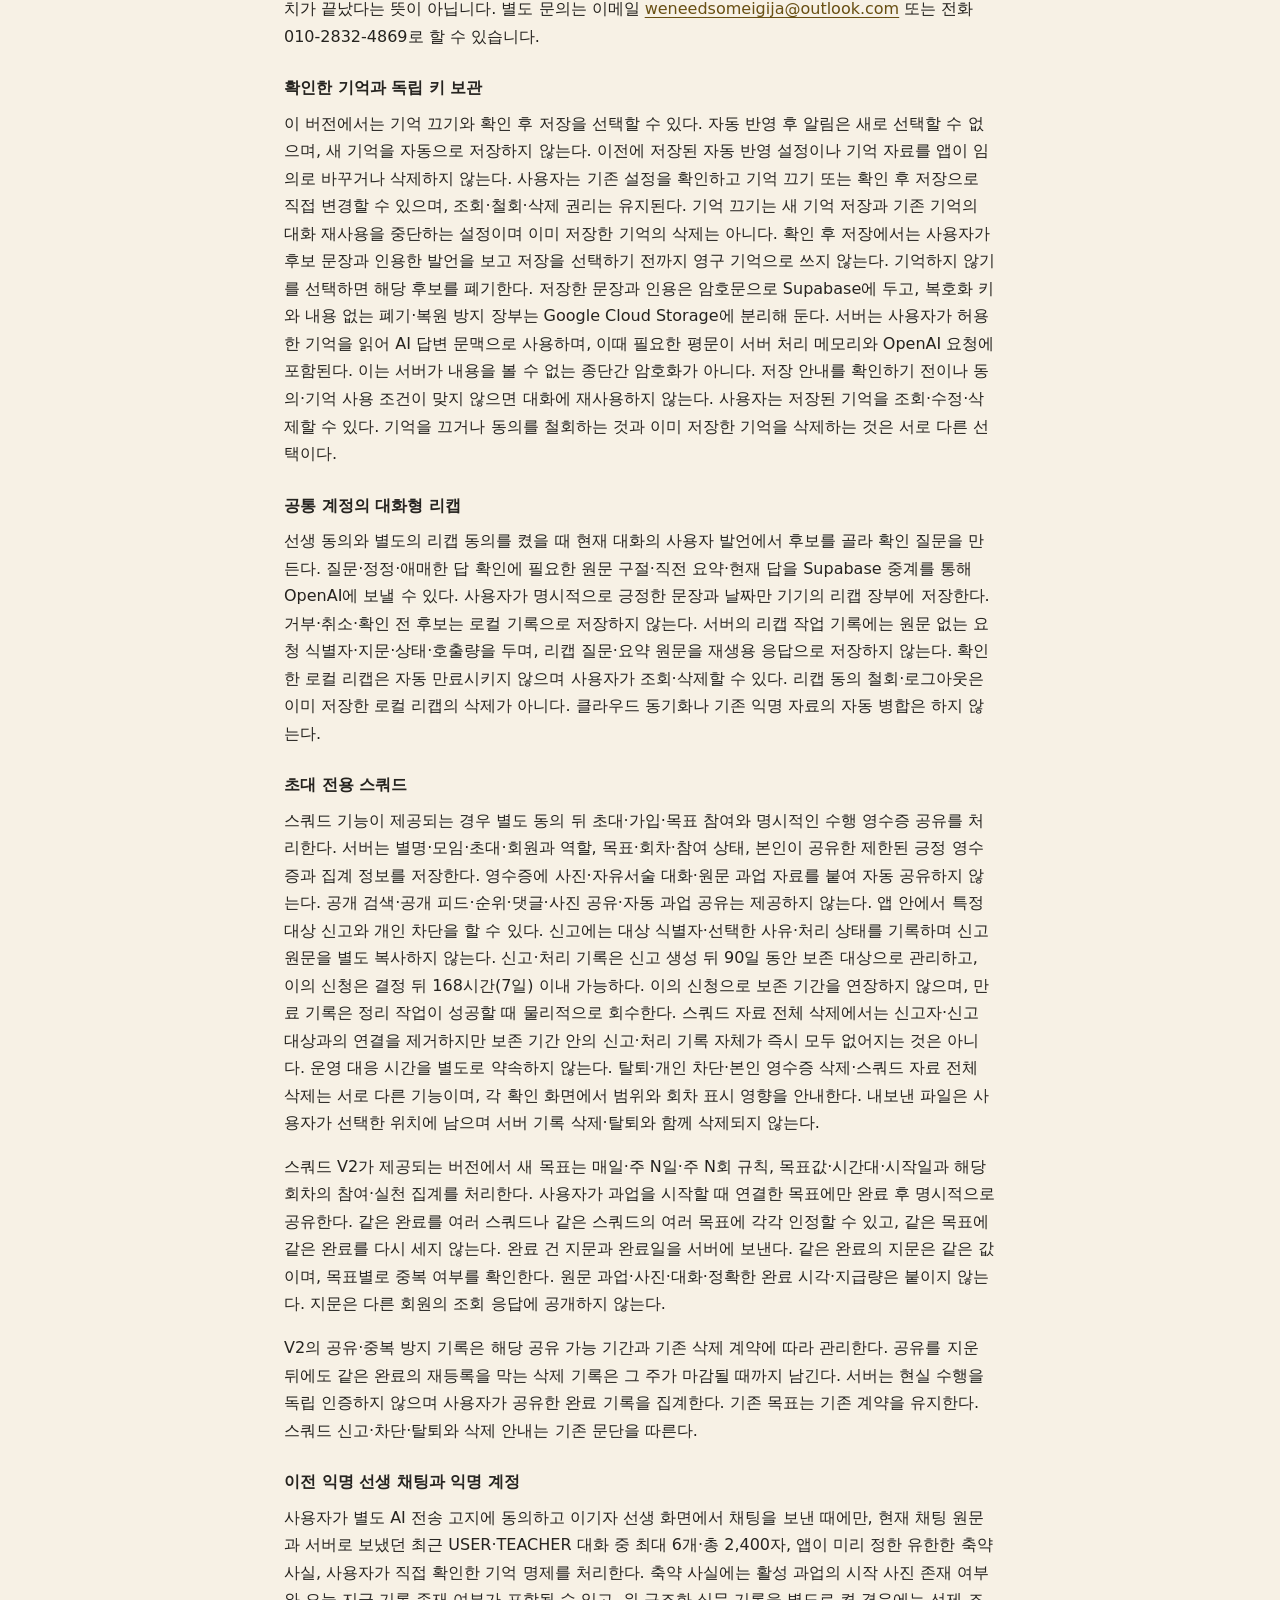
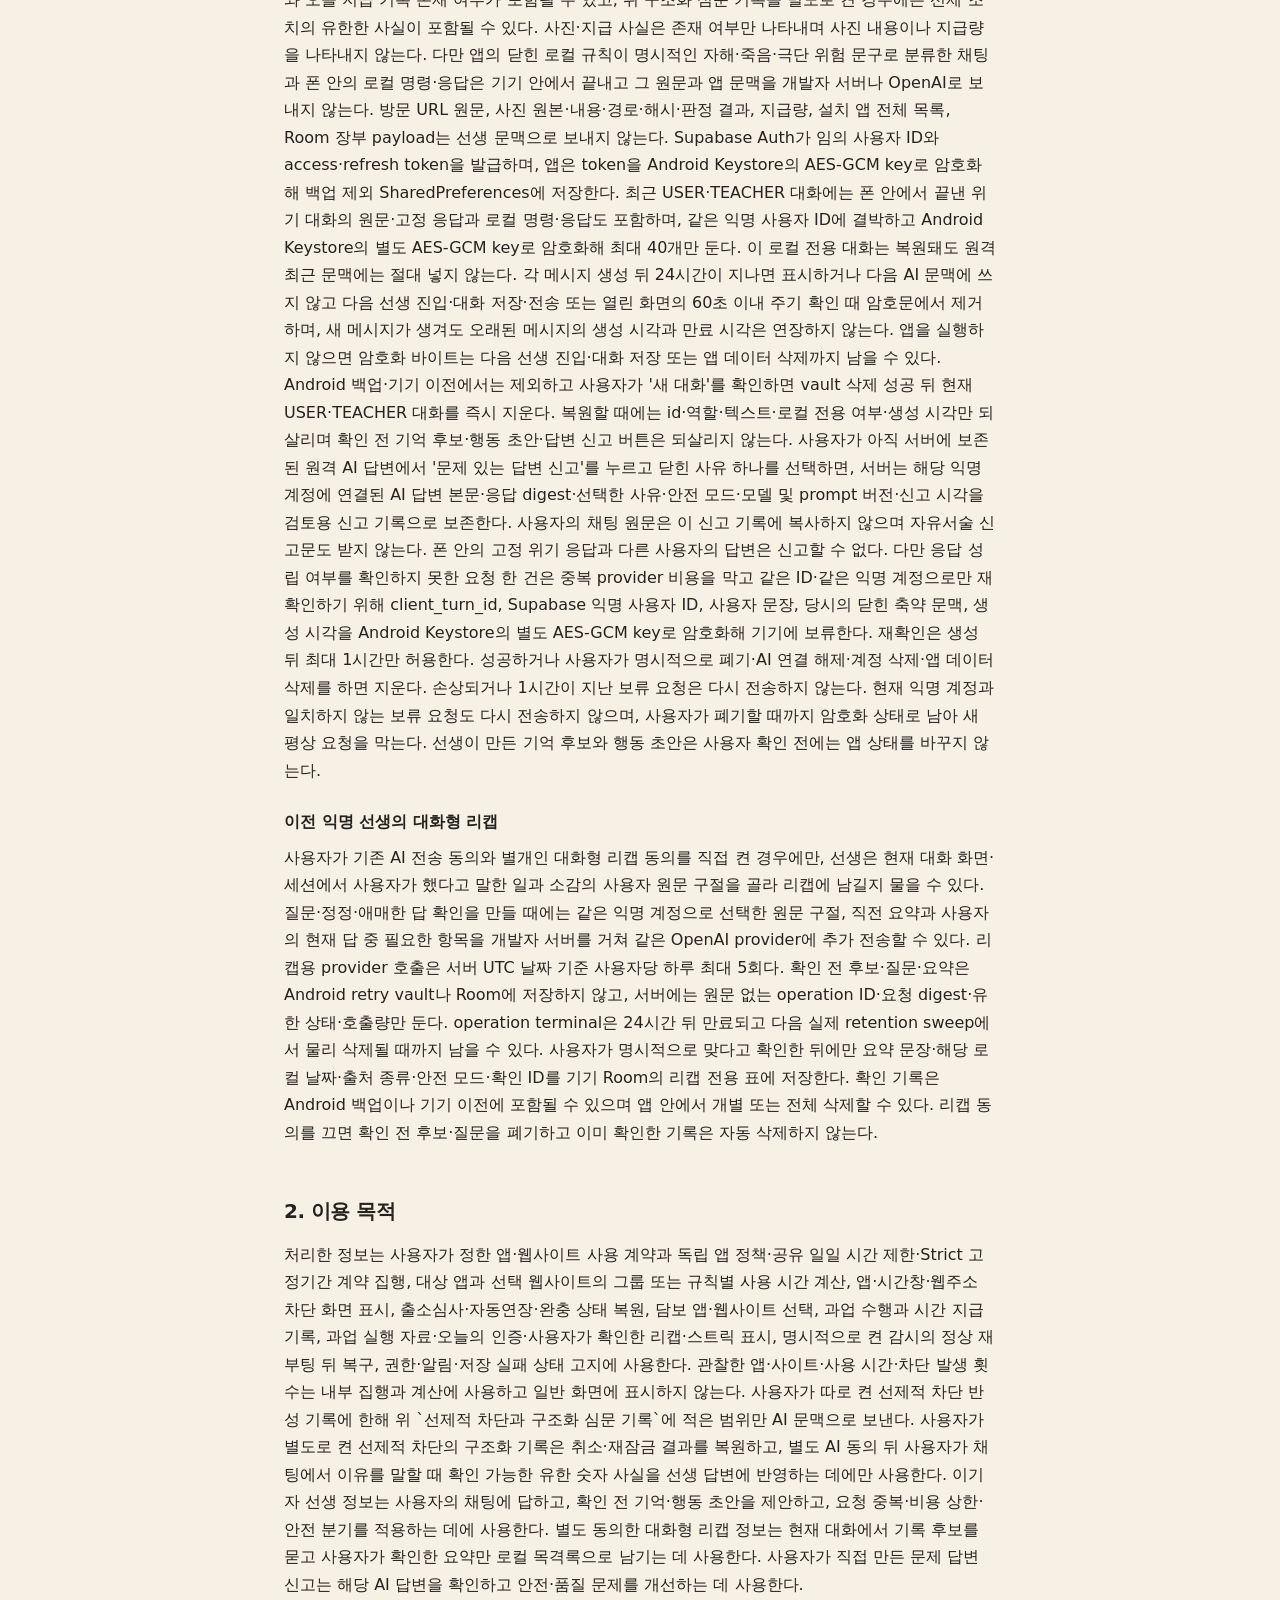
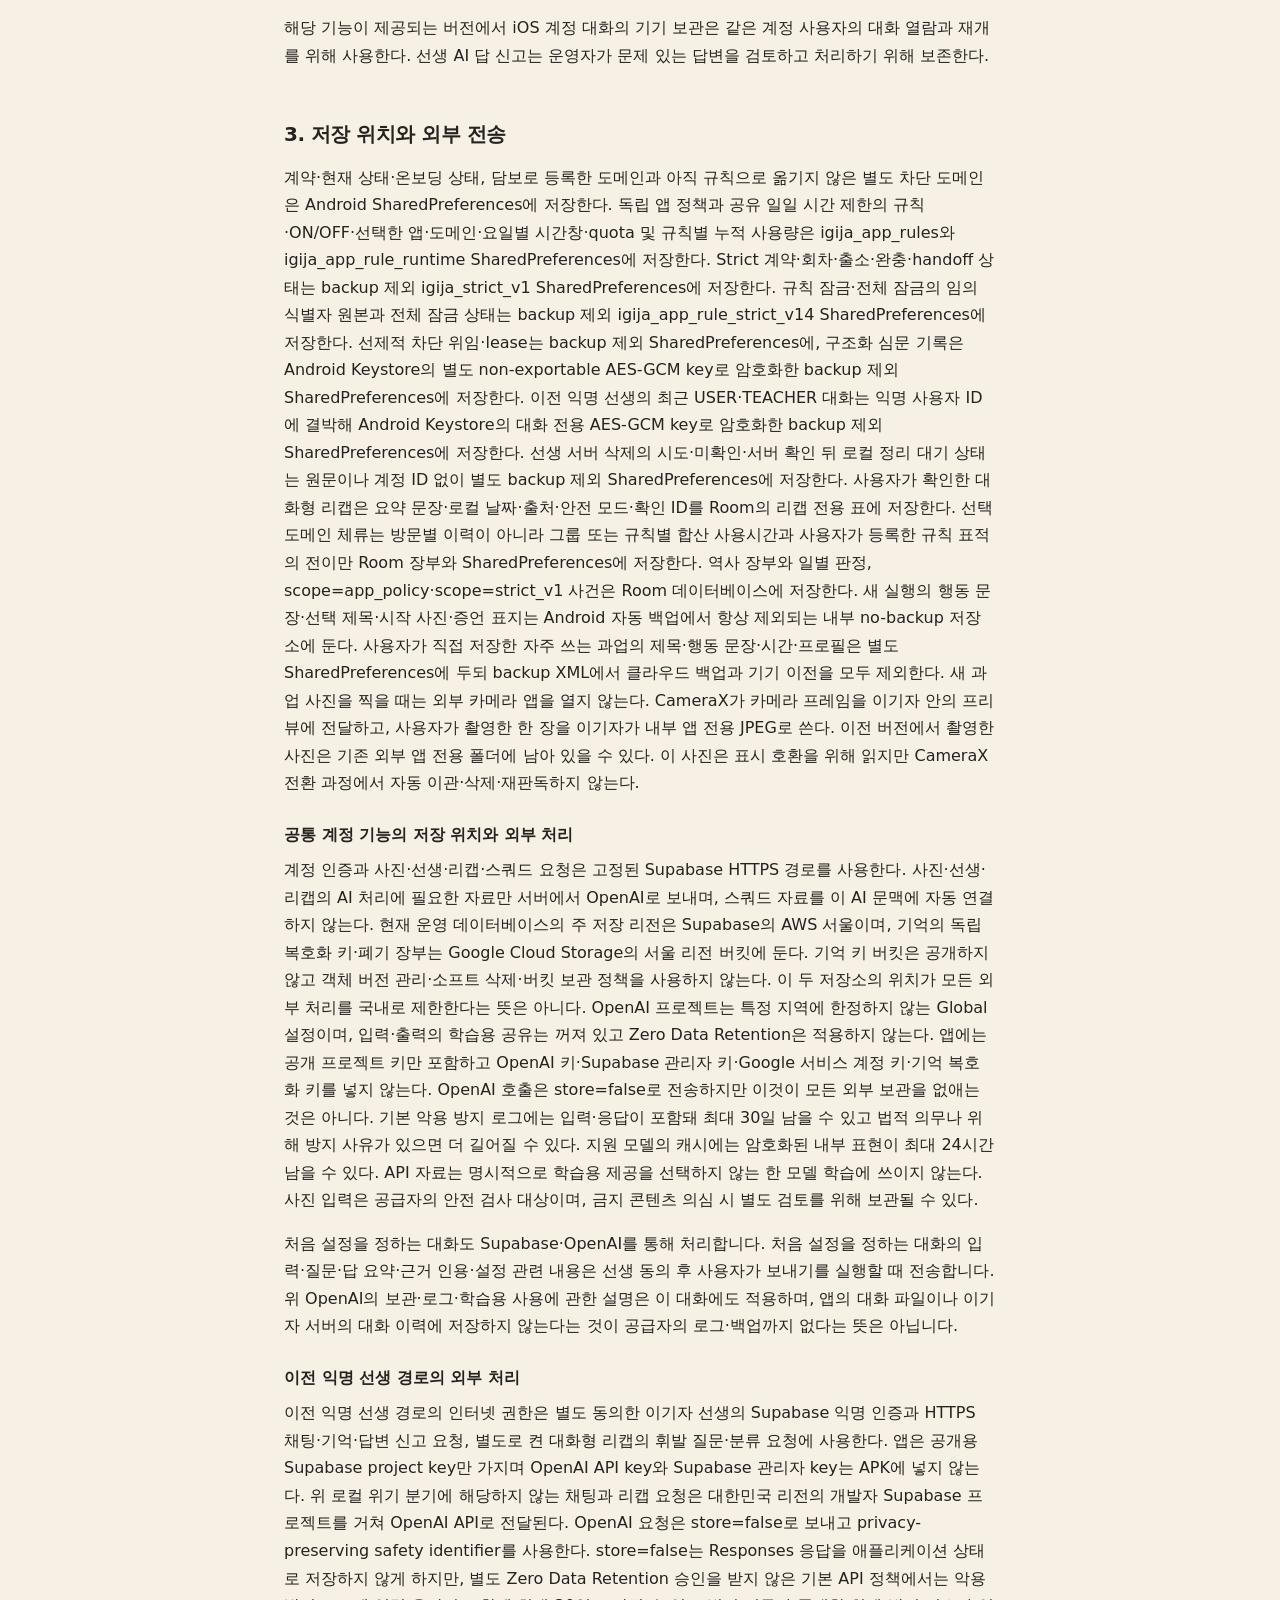
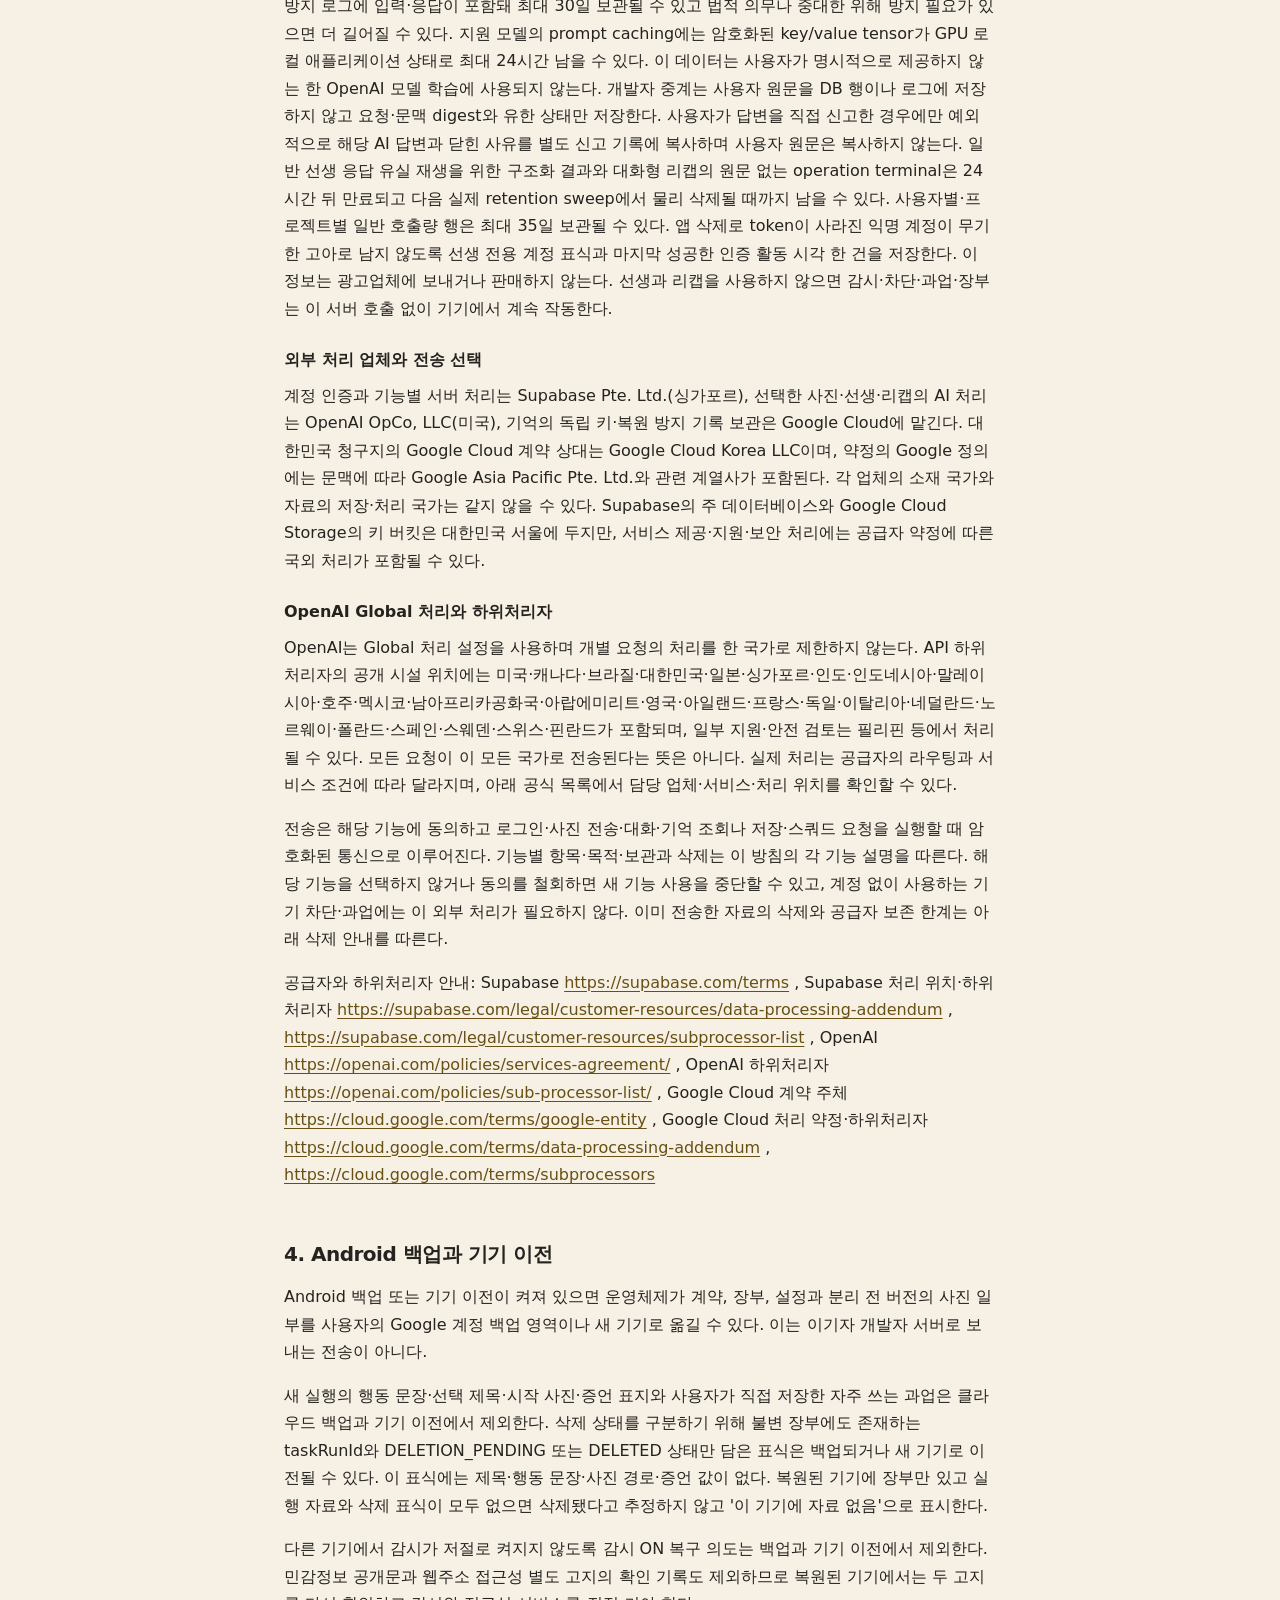
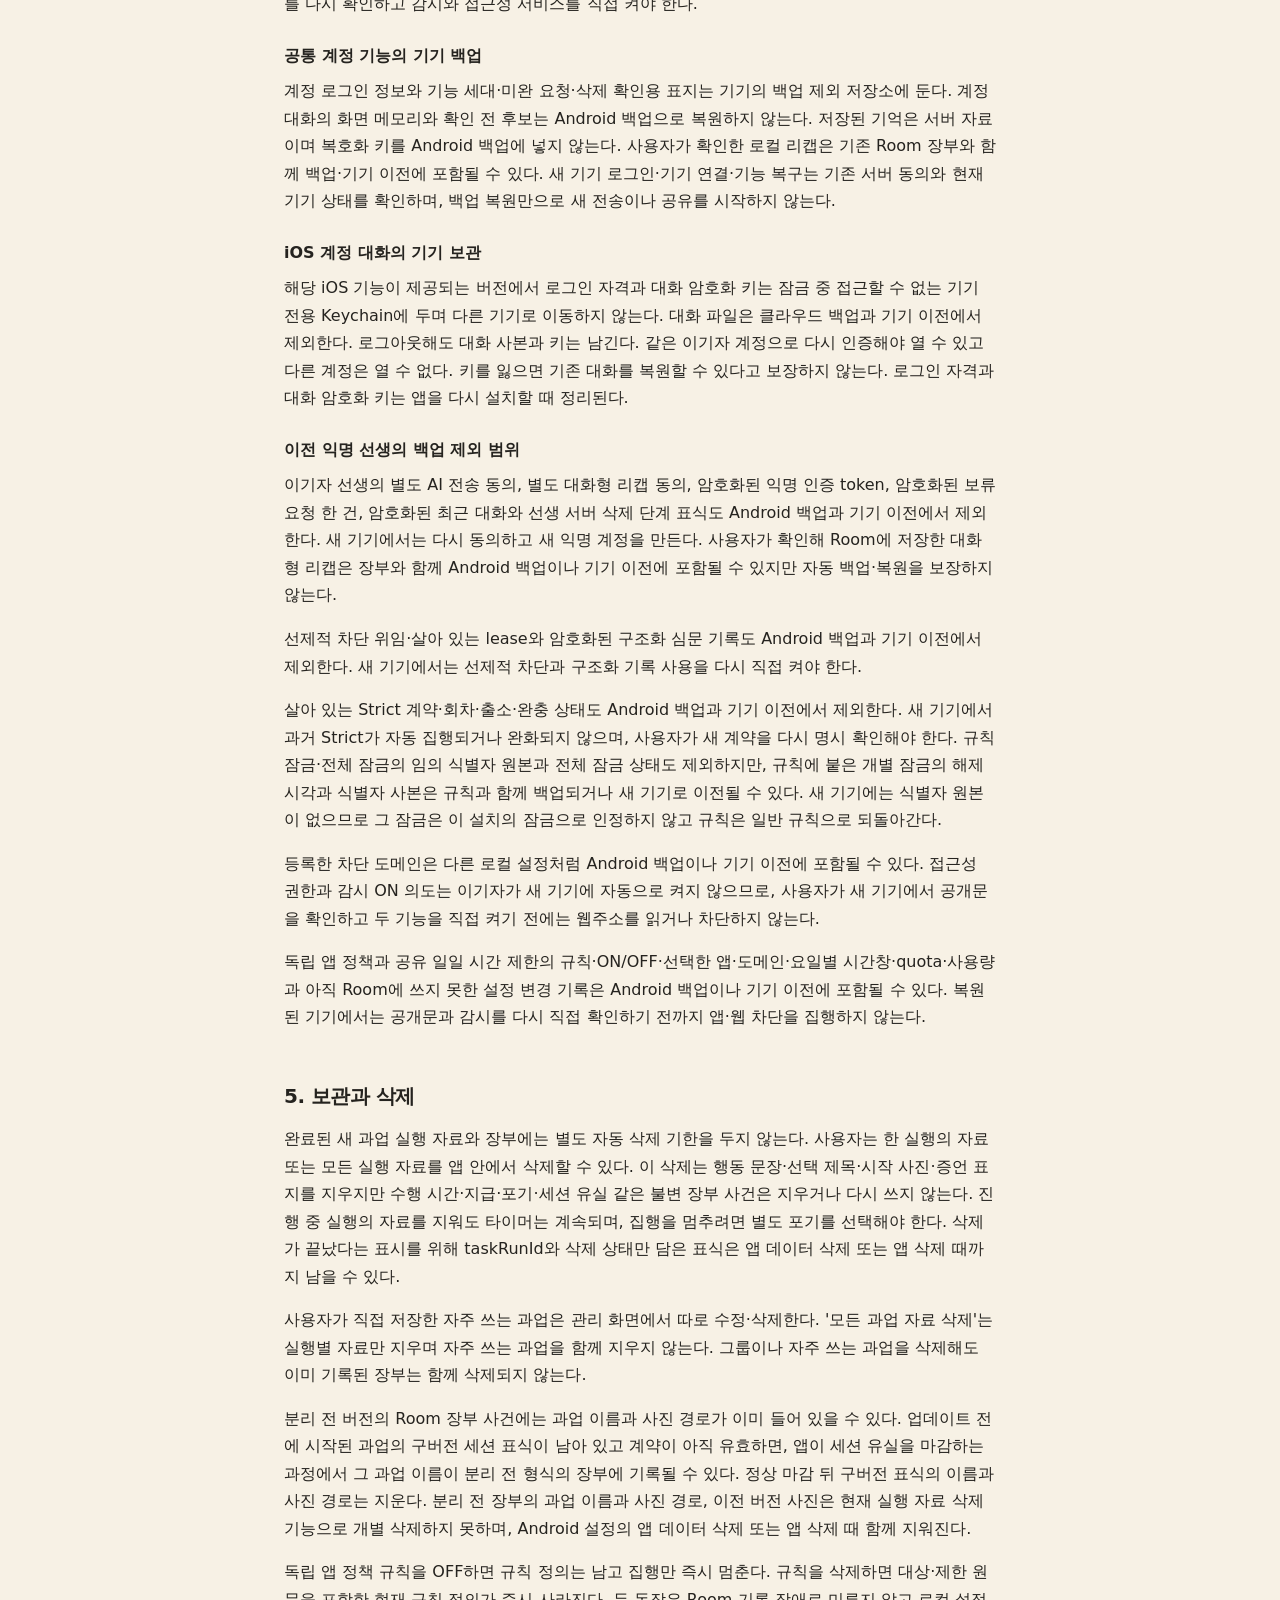
==== commit a381346f: "Publish privacy policy revision 15 (2026-11-11), keep revision 14 at v14/" ====
--- a/index.html
+++ b/index.html
@@ -4,7 +4,7 @@
   <meta charset="utf-8">
   <meta name="viewport" content="width=device-width, initial-scale=1">
   <meta name="color-scheme" content="light">
-  <meta name="policy-source-sha256" content="c8bdce616416cd08c85cd4cbd9d92915d33cb1e40ba6f3b990a61d320606ff68">
+  <meta name="policy-source-sha256" content="b5df7e2d0c72beb3f78be46a616fd8112d534f3b8f69cb80f75600999ebe9305">
   <title>이기자 개인정보처리방침</title>
   <style>
     :root { color:#25231f; background:#f7f1e5; font-family:system-ui,-apple-system,BlinkMacSystemFont,"Segoe UI",sans-serif; line-height:1.72; }
@@ -22,8 +22,9 @@
 <body>
 <main>
   <h1>이기자 개인정보처리방침</h1>
-  <p class="meta">시행일: 2026-10-05 · 앱: 이기자 · 운영 주체: 이기자 · 문의: <a href="mailto:weneedsomeigija@outlook.com">weneedsomeigija@outlook.com</a></p>
-  <p class="summary">이기자는 사용자가 정한 디지털 사용 계약을 기기에서 집행하는 앱이다. iOS 앱이 제공되는 경우에도 이 방침을 적용하며, 지원하는 차단 기능은 운영체제별로 다르다. 계정 없이도 해당 기기에서 제공하는 로컬 차단·과업·기록을 사용할 수 있다. 앱에서 제공하는 계정 연결, 사진 비교, 선생, 대화형 리캡, 스쿼드는 각각 별도 선택과 동의를 거친다. 가입하거나 이 방침을 확인했다는 이유만으로 사진을 보내거나 AI 대화·기억 저장·스쿼드 공유를 시작하지 않는다. 이전 익명 선생 자료는 새 계정으로 자동 합치지 않는다. 광고·분석 SDK는 사용하지 않는다.</p>
+  <p class="meta">시행일: 2026-11-11 · 앱: 이기자 · 운영 주체: 권주형 (이기자 개발자) · 문의: 이메일 <a href="mailto:weneedsomeigija@outlook.com">weneedsomeigija@outlook.com</a> · 전화 010-2832-4869</p>
+  <p class="summary">이기자는 사용자가 정한 디지털 사용 계약을 기기에서 집행하는 앱이다. iPhone 앱에도 이 방침을 적용하며, 지원하는 차단 기능은 운영체제별로 다르다. 계정 없이도 해당 기기에서 제공하는 로컬 차단·과업·기록을 사용할 수 있다. 앱에서 제공하는 계정 연결, 사진 비교, 선생, 대화형 리캡, 스쿼드는 각각 별도 선택과 동의를 거친다. 가입하거나 이 방침을 확인했다는 이유만으로 사진을 보내거나 AI 대화·기억 저장·스쿼드 공유를 시작하지 않는다. 이전 익명 선생 자료는 새 계정으로 자동 합치지 않는다. 광고·분석 SDK는 사용하지 않는다.</p>
+  <p>iPhone의 차단에 쓰는 Screen Time 자료는 그 iPhone 안에서 처리하며 이기자 서버나 AI로 보내지 않습니다. 계정 기능을 사용하면 로그인·기기 연결·기능별 동의와 처리 기록을 서버에서 처리합니다. 선생에 동의하고 말을 보내면 일반 대화와 처음 설정을 정하는 대화가 이기자 서버를 거쳐 OpenAI로 전송됩니다. AI 답을 신고하면 해당 답의 사본과 신고 사유도 서버에 보관합니다. 직접 저장한 확인 문장은 기기에 남으며, 사용자가 내보내기를 고르면 선택한 곳으로 전달됩니다. 현재 iPhone 정식판은 스쿼드·사진 AI·선생 기억·서버 리캡과 별도 월간 화면을 제공하지 않습니다.</p>
   <h2>1. 처리하는 정보</h2>
   <h3>앱 사용정보</h3>
   <p>사용정보 접근을 허용하면 이기자 감시 서비스가 시작된 뒤 첫 성공한 Android 사용정보(UsageStats) 조회에서 기기가 부팅된 뒤의 범위 중 최대 24시간에 해당하는 앱 전환 기록을 한 번 확인한다. 이 첫 조회는 직전 화면 앱을 놓치지 않고 감시의 최초 상태를 정하기 위한 초기 seed이며, 조회 결과 전체를 보존하지 않고 그 범위에서 가장 최근에 포그라운드로 전환한 1건만 서비스의 초기 목격으로 보존한다. 그 뒤 감시 서비스의 일반 조회와 대시보드 조회는 최근 10분의 앱 전환 기록을 확인한다. 두 조회 범위에는 계약 대상이 아닌 다른 앱의 패키지명과 전환 시각도 포함될 수 있다. 감시 중에는 조회한 원기록 전체가 아니라 앱 전환 또는 차단 상태가 바뀐 시점의 패키지명, 시각, 차단 상태만 기기 안의 장부에 저장한다.</p>
@@ -45,21 +46,40 @@
   <p>사용자가 선제적 차단 설정에서 별도로 `취소 뒤 구조화 심문 기록 사용`을 켠 경우에만, 선택한 앱·닫힌 발동 조건·발동 상한·cooldown·일회성 lease를 기기에 저장한다. 조치를 취소한 뒤에는 사용자 문장에 1~360 범위의 숫자+`분`이 정확히 하나 있을 때 그 첫 숫자 주장, 첫 취소·재잠금·최종 취소 시각, 재잠금까지 걸린 시간, 취소 뒤 선택 앱의 foreground 체류시간을 연속 단조시계 관측이 확실한 경우에만 구조화해 저장한다. 5초를 넘는 관측 공백, 재부팅, process death, 화면 OFF·잠금, 사용정보 접근 실패가 있으면 실제 체류시간은 추정하지 않고 unavailable로 둔다. 사용자가 채팅에 쓴 자유서술 이유, 세부 사용 timeline, 다른 앱 목록, 방문 URL은 이 구조화 기록에 복사하지 않는다. 별도 AI 전송 고지까지 동의한 사용자가 채팅을 보낼 때에는 앱 이름 대신 `대상 앱`이라는 고정 표현, 현재 조치 상태·종류·닫힌 발동 조건·기준 횟수와 최근 완료 구조화 기록 최대 3건의 조치 종류·첫 숫자 주장·확실히 관측한 실제 사용 분·취소 또는 재잠금 결과만 개발자 서버를 거쳐 OpenAI로 보낼 수 있다. 앱 package·표시 이름, 계약·사건 ID, 자유서술 이유, 세부 timeline, 정확한 취소 시각은 이 AI 문맥에 넣지 않는다.</p>
   <h3>온보딩 진행 상태</h3>
   <p>첫 계약을 마치기 전에는 현재 단계와 편집 중인 그룹 이름, 예산, 선택 앱과 담보 도메인을 저장해 앱을 다시 열었을 때 이어서 진행한다. 민감정보 공개문과 웹주소 접근성 별도 고지의 확인 버전도 기기에 저장한다.</p>
+  <h3>iPhone의 Screen Time 자료</h3>
+  <p>iPhone에서 앱·웹사이트를 막으려면 iOS의 Screen Time 권한을 직접 허용해야 합니다. 막을 앱은 Apple이 제공하는 선택 화면에서 고르며, 이기자는 Apple이 주는 앱 선택 표지를 사용합니다. 이 표지와 직접 입력한 차단 웹사이트 주소, 차단 규칙·시간표·굿나잇 시간은 이 iPhone 안에 저장합니다. Screen Time에서 받은 앱 선택·사용 자료를 이기자 서버, OpenAI, 광고·분석 업체로 보내지 않습니다. 사용자가 대화에 직접 앱 이름이나 사용 시간을 적어 보내는 것은 별도의 대화 전송입니다.</p>
+  <h3>iPhone 과업·인질극과 시작 사진</h3>
+  <p>과업 내용, 시작·완료와 사진을 찍은 시각, 받은 시간과 쓴 시간 기록은 이 iPhone 안에 저장합니다. 시작 사진은 현재 화면에서 사용하며 이기자 서버로 보내거나 과업 기록의 사진 파일로 저장하지 않습니다. 사진 내용을 AI로 확인하는 기능은 iPhone 정식판에서 제공하지 않습니다. 사용자가 사진 앱에서 고른 원본은 이기자 기록 삭제로 지워지지 않습니다.</p>
+  <h3>요주인물 목록</h3>
+  <p>자주 막을 앱·웹사이트를 모아 두는 요주인물 목록(앱·웹사이트 각각 최대 50개)은 이 iPhone 안에 저장하고 서버로 보내지 않습니다. 규칙에 담으면 그때의 대상이 복사됩니다. 목록을 바꿔도 이미 만든 규칙의 대상은 바뀌지 않습니다.</p>
+  <h3>iPhone의 확인 기록과 지난 날</h3>
+  <p>선생의 &#x27;지난 날&#x27;과 &#x27;기록 관리&#x27;에서는 저장을 확인한 문장을 볼 수 있습니다. &#x27;내 문장 남기기&#x27;나 과업 뒤 &#x27;이 문장 저장&#x27;으로 직접 저장한 문장·출처·확인 시각은 사용자가 삭제하기 전까지 이 iPhone에 남습니다. 이 기록은 계정별로 암호화한 선생 대화와 별개이며, 저장만으로 서버나 AI에 전송하거나 선생 기억으로 쓰지 않습니다. 개별 또는 모든 확인 기록을 지울 수 있고, 내보내기를 고르면 iOS 공유 화면에서 사용자가 정한 곳으로 전달합니다. 내보낸 사본은 앱에서 기록을 지워도 남을 수 있습니다.</p>
+  <h3>iPhone 백업과 새 iPhone</h3>
+  <p>차단 규칙·요주인물·과업·인질극·확인 기록의 저장 파일은 iCloud·컴퓨터 백업에서 제외하도록 설정합니다. 선생 대화의 별도 암호화·백업 범위는 아래 설명을 따릅니다. 새 iPhone에서는 Screen Time 권한과 규칙을 다시 설정해야 합니다. 글꼴 선택 같은 일부 화면 설정은 iOS 백업에 들어갈 수 있습니다.</p>
   <h3>공통 계정과 기능별 동의</h3>
   <p>사용자가 가입·로그인 화면에서 선택한 로그인 서비스로 진행하면, 그 서비스가 제공하는 계정 식별 정보와 동의한 프로필·이메일을 Supabase Auth에서 처리해 이기자 계정에 연결한다. 카카오 로그인은 카카오의 인증·동의 화면을 거친다. 이메일 로그인이 제공되는 경우에는 이메일 인증과 발송업체 처리를 해당 화면에서 따로 안내한다. 이기자 서버에는 계정·기기 연결 식별자와 상태, 기능별 동의와 철회 이력, 요청 중복 방지·처리 상태가 저장된다. 기능별로 다른 내부 식별자와 짧은 수명의 자격을 사용하며, 로그인 인증값을 AI 공급자나 다른 사용자에게 보내지 않는다. 앱의 로그인 정보는 Android Keystore로 암호화해 백업 제외 영역에 보관한다. 기존 익명 선생의 계정·대화·기억을 새 계정에 자동 이전하지 않는다.</p>
-  <p>iOS 계정 연결이 제공되는 버전에서는 카카오 또는 Apple로 로그인할 수 있다. Apple 로그인 기능을 사용하는 경우 Apple 계정 식별자와 Apple이 제공한 이메일 또는 비공개 릴레이 이메일을 Supabase Auth가 계정 인증과 연결에 사용한다. 릴레이 이메일은 실제 이메일을 가리는 주소다. 앱은 로그인 화면에서 기존 계정 연결 가능성을 안내하고 확인을 받은 뒤 인증 정보를 교환한다. 같은 검증 이메일을 사용하는 경우 기존 계정에 로그인 수단이 추가될 수 있지만, Apple이 기존 카카오 계정과 자동으로 이어진다고 보장하지 않는다. 이메일만으로 대화의 소유자를 판단하지 않는다.</p>
+  <p>iPhone에서는 카카오·Apple·Google로 로그인할 수 있습니다. 선택한 서비스의 계정 식별 정보와 제공되는 이메일·프로필 정보를 Supabase Auth가 인증과 계정 연결에 사용합니다. 카카오는 카카오 인증·동의 화면을 거칩니다. Apple에는 이메일을 요청하고 이름은 요청하지 않으며, Apple이 제공한 실제 이메일 또는 비공개 릴레이 이메일을 사용합니다. Google에는 계정 인증·이메일·기본 프로필 범위를 요청합니다.</p>
+  <p>로그인 화면에서 같은 확인 이메일을 쓰는 계정의 연결 가능성을 안내하고 사용자가 확인한 뒤 인증합니다. 서로 다른 로그인 수단이 언제나 같은 계정으로 이어진다고 보장하지 않으며, 이메일만으로 대화의 소유자를 판단하지 않습니다. iPhone은 설치마다 임의의 기기 표지를 만들어 계정 연결에 사용합니다. 하드웨어 번호나 광고 식별자가 아닙니다.</p>
   <p>계정 연결과 기기 이동이 제공되는 버전에서 한 계정은 한 기기에 연결한다. 사용자가 연결 이동을 확정하면 이전 기기의 온라인 연결과 모듈 동의를 종료하고 기억을 끈다. 서버 자료는 이 이동만으로 삭제하지 않으며 새 기기에서 기능별 동의를 다시 받는다. 다른 기기의 대화 파일을 자동으로 옮기지 않는다.</p>
+  <p>iPhone에서는 앱을 지우고 다시 설치해도 새 설치로 봅니다. 새 설치나 다른 iPhone으로 계정 연결을 옮기면 이전 연결과 기능별 동의가 종료되고 기억이 꺼집니다. 선생을 쓰려면 다시 동의해야 하며, 이전 iPhone의 대화 파일은 자동으로 옮기지 않습니다.</p>
   <h3>선택한 시작 사진의 비교</h3>
   <p>사용자가 별도 사진 기능에 동의하고 새 촬영본을 확인한 뒤 전송을 선택할 때만, 정규화한 JPEG 한 장과 해당 과업의 행동 문장을 개발자 Supabase 서버를 거쳐 OpenAI에 보낸다. 기본 사진 기록은 이 전송을 요구하지 않는다. 갤러리 전체나 다른 과업의 사진을 자동 수집하지 않는다. 비교 결과는 사진과 행동 문장의 관계에 대한 제한된 판단이며, 과업 완료·보상·차단 변경을 결정하지 않는다. 앱은 사용자가 결과를 본 뒤 과업 시작 여부를 직접 선택하게 한다. 개발자 서버는 이 비교용 사진과 행동 문장 원문을 데이터베이스나 객체 저장소에 보관하지 않고 요청 처리 동안만 사용한다. 중복 요청 방지용 식별자·내용을 직접 담지 않은 지문·처리 상태·제한된 판정·호출량은 별도로 저장한다. 기기의 촬영본과 실행 자료는 앞서 설명한 로컬 과업 자료 삭제 규칙을 따른다. 비교 작업 기록은 생성 후 최대 24시간이 지나면 만료되고, 물리 삭제는 정리 작업이 성공한 때 이뤄진다. 명시 삭제 뒤에도 원래 만료 시각까지 중복 처리를 막는 표지가 유효하며, 만료된 표지는 정리 작업이 성공할 때 회수한다.</p>
   <h3>공통 계정으로 사용하는 선생</h3>
-  <p>사용자가 선생 동의 뒤 직접 보낸 현재 문장, 제한된 최근 대화와 앱 상태 요약을 개발자 서버와 OpenAI에 보내 답변·기억 후보·행동 초안을 받는다. Android 계정 대화는 현재 화면의 메모리에만 두며 화면 이탈·취소·계정 변경 때 비운다. 이전 익명 대화 저장소를 읽어 합치지 않는다. 로컬 위기 분류에 해당하는 입력은 고정된 기기 응답으로 처리하고 서버에 보내지 않는다. 사진 원본·방문 URL·설치 앱 전체 목록·경제 장부 원문은 선생의 대화 문맥으로 보내지 않는다. 서버는 요청 식별자·지문·처리 상태·호출량을 보관하고 응답 유실 대응용 구조화 답변을 24시간 동안 유효하게 둔다. 이 답변에는 모델이 제안한 문장이나 사용자가 한 말의 인용이 포함될 수 있다. 대화 입력 전체를 대화 이력 표로 축적하지 않지만, 서버에 사용자 발언의 일부가 전혀 남지 않는다고 약속하지 않는다. 만료된 응답은 보존 정리 작업이 성공할 때 물리적으로 회수한다.</p>
+  <p>다음 일반 대화의 보관·문맥 규칙은 처음 설정을 정하는 대화와 구분합니다. 사용자가 선생 동의 뒤 직접 보낸 현재 문장, 제한된 최근 대화와 앱 상태 요약을 개발자 서버와 OpenAI에 보내 답변·기억 후보·행동 초안을 받는다. Android 계정 대화는 현재 화면의 메모리에만 두며 화면 이탈·취소·계정 변경 때 비운다. 이전 익명 대화 저장소를 읽어 합치지 않는다. 로컬 위기 분류에 해당하는 입력은 고정된 기기 응답으로 처리하고 서버에 보내지 않는다. 사진 원본·방문 URL·설치 앱 전체 목록·경제 장부 원문은 선생의 대화 문맥으로 보내지 않는다. 서버는 요청 식별자·지문·처리 상태·호출량을 보관하고 응답 유실 대응용 구조화 답변을 24시간 동안 유효하게 둔다. 이 답변에는 모델이 제안한 문장이나 사용자가 한 말의 인용이 포함될 수 있다. 대화 입력 전체를 대화 이력 표로 축적하지 않지만, 서버에 사용자 발언의 일부가 전혀 남지 않는다고 약속하지 않는다. 만료된 응답은 보존 정리 작업이 성공할 때 물리적으로 회수한다.</p>
   <p>Android 계정 대화의 현재 메모리 보관 설명은 해당 경로에 적용한다. iOS 계정 대화가 제공되는 버전에서는 대화를 계정별로 암호화해 이 기기에 보관한다. 대화일은 시작할 때 고정한 기기 시간대의 오전 4시부터 다음 날 오전 4시까지다. 그 대화일이 끝난 뒤 150일이 지나면 표시·재사용하지 않고, 그 계정으로 로그인해 대화 저장소를 다시 열거나 정리할 때 암호문을 제거한다. 로그아웃한 계정은 다시 로그인하지 않으면 150일이 지난 암호문도 남을 수 있다. 웹이나 다른 기기에서 계정을 삭제하면 대화 파일은 앱을 삭제하기 전까지 이 기기에 읽을 수 없는 암호문으로 남을 수 있다. 앱을 삭제하면 앱 안 대화 파일은 제거된다. 앱이 실행되지 않은 동안 파일까지 정시에 삭제된다고 보장하지 않는다.</p>
   <p>해당 iOS 대화 기능에서 AI에 보내는 최근 문맥은 보관 기간과 다르다. 현재 기억 설정·동의·계정·기기 세대와 일치하는 최근 24시간 대화에서 최대 6개, 한 줄 최대 600자·합계 최대 2,400자만 고른다. 저장한 대화를 열었다는 이유로 보내지 않는다. 기억 설정이나 권한이 바뀌면 이전 설정으로 저장한 대화와 확인하지 못한 요청을 다시 보내지 않고, 대기 중인 답을 새 대화에 붙이지 않는다. 위기 분류의 원문과 고정 응답은 원격 문맥에 넣지 않는다.</p>
   <p>해당 iOS 대화 기능에서 전송 결과를 확인하지 못한 요청은 같은 내용과 요청 번호를 유지하고 당시 권한이 유효할 때만 재확인하도록 기기에 암호화 보관한다. 수명은 최초 전송 준비부터 최대 24시간이며 삭제·권한 변경·만료가 우선한다. 새 요청으로 자동 바꾸어 다시 보내지 않는다. 서버의 답변 사본은 생성 후 24시간에 만료되고 물리 삭제는 서버 정리가 성공할 때 이뤄진다.</p>
+  <h3>처음 설정을 정하는 선생 대화</h3>
+  <p>앱을 처음 사용할 때 선생과 이야기하며 설정을 정할 수 있습니다. 로그인하고 선생 전송에 동의한 뒤 직접 보낸 문장, 앞서 보낸 말 일부, 현재 질문, 앱이 정리한 대답 요약과 근거가 된 짧은 말, 정정한 내용과 선택한 방법을 이기자 서버(Supabase)를 거쳐 OpenAI로 보냅니다. 여기에는 사용자가 대답한 줄이고 싶은 사용, 목표, 할 일과 시간, 취침·기상 같은 설정 관련 내용이 포함될 수 있습니다. Screen Time에서 고른 앱 표지나 사용 기록을 자동으로 보내는 것은 아닙니다. AI는 설정을 제안하며 계약·차단·지급을 확정하지 않습니다.</p>
+  <h3>처음 대화의 보관</h3>
+  <p>처음 대화의 입력·AI 답·대답 요약은 진행 중 처리에 사용하며, 앱의 대화 파일이나 이기자 서버의 대화 이력으로 저장하지 않습니다. 사용자가 확정한 설정은 이 iPhone에 저장합니다. 별도로 서버에는 계정·기기·세션·요청 식별자, 권한·동의 상태를 구분하는 값, 시각·순번·처리 결과·안전 상태, 생성·수리 횟수와 비용 기록을 남깁니다. 중복 요청과 과도한 호출을 막고 처리 상태를 확인하기 위한 기록입니다.</p>
+  <p>처음 대화의 세션은 시작 기준 24시간 동안 유효합니다. 세션과 요청 메타데이터는 시작 기준 30일이 지나면 정리 대상이 되며, 서버 정리가 성공할 때 함께 지웁니다. 계정별 호출·비용 집계는 집계 기간이 끝나고 관련 세션이 모두 정리된 뒤 삭제합니다. &#x27;24시간&#x27;은 대화 원문을 서버에 저장한다는 뜻이 아니며, &#x27;30일&#x27;은 그 시각에 물리 삭제가 반드시 완료된다는 뜻이 아닙니다. OpenAI의 안전 운영 로그와 서버 운영업체의 로그·백업은 별도 범위이며 아래 보관·삭제 한계를 따릅니다.</p>
   <h3>계정 선생 AI 답 신고</h3>
   <p>계정 선생 신고가 제공되는 버전에서 사용자는 본인이 받은 AI 답변을 신고할 수 있다. 사유는 위험한 내용, 혐오·괴롭힘, 성적 내용, 기만, 기타의 다섯 항목이며 자유 입력은 받지 않는다. 서버에 아직 남아 있는 본인 AI 답변의 사본과 선택한 사유·처리 식별자만 별도로 보존한다. 사용자 입력을 신고 필드로 보내거나 대화 전체를 복사하지 않는다. 다만 AI 답변 자체에 사용자의 발언이 인용돼 있을 수 있다.</p>
   <p>선생 AI 답 신고 기능이 제공되는 버전에서는, 기억을 참고해 만든 답도 신고할 수 있도록 AI가 만든 답 문장만 서버에 따로 남긴다. 이 사본은 답이 만들어진 뒤 24시간 동안만 신고에 쓸 수 있고, 물리 삭제는 서버 정리 작업이 성공할 때 이뤄진다. 사용자 입력은 신고 자료로 따로 저장하지 않지만, AI 답 자체에 사용자의 말이 인용돼 있을 수 있다. 접수된 신고는 아래 신고 보존 규칙을 따른다.</p>
   <p>서버 답변의 24시간 기한을 확인한 경우에만 신고를 제공한다. 만료된 답이나 기한을 확인할 수 없는 답은 새로 신고할 수 없으며, 기기의 오래된 대화를 다시 업로드하지 않는다. 같은 답을 다시 신고해도 한 건으로 처리한다. 접수한 신고는 단기 답변 사본과 별도로 보존하며 선생 모듈 자료 삭제 또는 계정 삭제 시 함께 삭제한다. 이 기기에서 날짜별 대화를 지우는 것은 신고 철회가 아니다. 백업·공급자 사본의 삭제 한계는 기존 삭제 안내와 같다. 별도 합의 없는 처리 시간을 약속하지 않는다.</p>
+  <p>현재 iPhone 정식판에서는 서버가 신고 가능하다고 확인한 본인 AI 답에 대해 신고를 접수합니다. 접수된 신고는 해당 선생 자료나 계정을 삭제할 때까지 보관하며, 답변의 원래 신고 가능 기한이 지났다는 이유만으로 접수된 신고가 삭제되지는 않습니다. 이 기기에서 대화를 지우거나 선생 동의만 꺼도 접수된 신고가 철회되거나 지워지는 것은 아닙니다. 신고만으로 계약·차단·지급이 바뀌지 않습니다.</p>
+  <p>운영자는 전용 열람 도구로 신고 번호·접수 시각·사유 목록과 그중 선택한 한 건의 AI 답 사본을 확인할 수 있습니다. 이 도구에는 처리 상태를 기록하거나 사용자에게 결과를 통지하는 기능이 없으며, 현재 앱에도 신고의 검토·조치·종결 상태를 알려 주는 기능이 없습니다. 접수 완료 표시는 검토나 조치가 끝났다는 뜻이 아닙니다. 별도 문의는 이메일 <a href="mailto:weneedsomeigija@outlook.com">weneedsomeigija@outlook.com</a> 또는 전화 010-2832-4869로 할 수 있습니다.</p>
   <h3>확인한 기억과 독립 키 보관</h3>
   <p>이 버전에서는 기억 끄기와 확인 후 저장을 선택할 수 있다. 자동 반영 후 알림은 새로 선택할 수 없으며, 새 기억을 자동으로 저장하지 않는다. 이전에 저장된 자동 반영 설정이나 기억 자료를 앱이 임의로 바꾸거나 삭제하지 않는다. 사용자는 기존 설정을 확인하고 기억 끄기 또는 확인 후 저장으로 직접 변경할 수 있으며, 조회·철회·삭제 권리는 유지된다. 기억 끄기는 새 기억 저장과 기존 기억의 대화 재사용을 중단하는 설정이며 이미 저장한 기억의 삭제는 아니다. 확인 후 저장에서는 사용자가 후보 문장과 인용한 발언을 보고 저장을 선택하기 전까지 영구 기억으로 쓰지 않는다. 기억하지 않기를 선택하면 해당 후보를 폐기한다. 저장한 문장과 인용은 암호문으로 Supabase에 두고, 복호화 키와 내용 없는 폐기·복원 방지 장부는 Google Cloud Storage에 분리해 둔다. 서버는 사용자가 허용한 기억을 읽어 AI 답변 문맥으로 사용하며, 이때 필요한 평문이 서버 처리 메모리와 OpenAI 요청에 포함된다. 이는 서버가 내용을 볼 수 없는 종단간 암호화가 아니다. 저장 안내를 확인하기 전이나 동의·기억 사용 조건이 맞지 않으면 대화에 재사용하지 않는다. 사용자는 저장된 기억을 조회·수정·삭제할 수 있다. 기억을 끄거나 동의를 철회하는 것과 이미 저장한 기억을 삭제하는 것은 서로 다른 선택이다.</p>
   <h3>공통 계정의 대화형 리캡</h3>
@@ -79,6 +99,7 @@
   <p>계약·현재 상태·온보딩 상태, 담보로 등록한 도메인과 아직 규칙으로 옮기지 않은 별도 차단 도메인은 Android SharedPreferences에 저장한다. 독립 앱 정책과 공유 일일 시간 제한의 규칙·ON/OFF·선택한 앱·도메인·요일별 시간창·quota 및 규칙별 누적 사용량은 igija_app_rules와 igija_app_rule_runtime SharedPreferences에 저장한다. Strict 계약·회차·출소·완충·handoff 상태는 backup 제외 igija_strict_v1 SharedPreferences에 저장한다. 규칙 잠금·전체 잠금의 임의 식별자 원본과 전체 잠금 상태는 backup 제외 igija_app_rule_strict_v14 SharedPreferences에 저장한다. 선제적 차단 위임·lease는 backup 제외 SharedPreferences에, 구조화 심문 기록은 Android Keystore의 별도 non-exportable AES-GCM key로 암호화한 backup 제외 SharedPreferences에 저장한다. 이전 익명 선생의 최근 USER·TEACHER 대화는 익명 사용자 ID에 결박해 Android Keystore의 대화 전용 AES-GCM key로 암호화한 backup 제외 SharedPreferences에 저장한다. 선생 서버 삭제의 시도·미확인·서버 확인 뒤 로컬 정리 대기 상태는 원문이나 계정 ID 없이 별도 backup 제외 SharedPreferences에 저장한다. 사용자가 확인한 대화형 리캡은 요약 문장·로컬 날짜·출처·안전 모드·확인 ID를 Room의 리캡 전용 표에 저장한다. 선택 도메인 체류는 방문별 이력이 아니라 그룹 또는 규칙별 합산 사용시간과 사용자가 등록한 규칙 표적의 전이만 Room 장부와 SharedPreferences에 저장한다. 역사 장부와 일별 판정, scope=app_policy·scope=strict_v1 사건은 Room 데이터베이스에 저장한다. 새 실행의 행동 문장·선택 제목·시작 사진·증언 표지는 Android 자동 백업에서 항상 제외되는 내부 no-backup 저장소에 둔다. 사용자가 직접 저장한 자주 쓰는 과업의 제목·행동 문장·시간·프로필은 별도 SharedPreferences에 두되 backup XML에서 클라우드 백업과 기기 이전을 모두 제외한다. 새 과업 사진을 찍을 때는 외부 카메라 앱을 열지 않는다. CameraX가 카메라 프레임을 이기자 안의 프리뷰에 전달하고, 사용자가 촬영한 한 장을 이기자가 내부 앱 전용 JPEG로 쓴다. 이전 버전에서 촬영한 사진은 기존 외부 앱 전용 폴더에 남아 있을 수 있다. 이 사진은 표시 호환을 위해 읽지만 CameraX 전환 과정에서 자동 이관·삭제·재판독하지 않는다.</p>
   <h3>공통 계정 기능의 저장 위치와 외부 처리</h3>
   <p>계정 인증과 사진·선생·리캡·스쿼드 요청은 고정된 Supabase HTTPS 경로를 사용한다. 사진·선생·리캡의 AI 처리에 필요한 자료만 서버에서 OpenAI로 보내며, 스쿼드 자료를 이 AI 문맥에 자동 연결하지 않는다. 현재 운영 데이터베이스의 주 저장 리전은 Supabase의 AWS 서울이며, 기억의 독립 복호화 키·폐기 장부는 Google Cloud Storage의 서울 리전 버킷에 둔다. 기억 키 버킷은 공개하지 않고 객체 버전 관리·소프트 삭제·버킷 보관 정책을 사용하지 않는다. 이 두 저장소의 위치가 모든 외부 처리를 국내로 제한한다는 뜻은 아니다. OpenAI 프로젝트는 특정 지역에 한정하지 않는 Global 설정이며, 입력·출력의 학습용 공유는 꺼져 있고 Zero Data Retention은 적용하지 않는다. 앱에는 공개 프로젝트 키만 포함하고 OpenAI 키·Supabase 관리자 키·Google 서비스 계정 키·기억 복호화 키를 넣지 않는다. OpenAI 호출은 store=false로 전송하지만 이것이 모든 외부 보관을 없애는 것은 아니다. 기본 악용 방지 로그에는 입력·응답이 포함돼 최대 30일 남을 수 있고 법적 의무나 위해 방지 사유가 있으면 더 길어질 수 있다. 지원 모델의 캐시에는 암호화된 내부 표현이 최대 24시간 남을 수 있다. API 자료는 명시적으로 학습용 제공을 선택하지 않는 한 모델 학습에 쓰이지 않는다. 사진 입력은 공급자의 안전 검사 대상이며, 금지 콘텐츠 의심 시 별도 검토를 위해 보관될 수 있다.</p>
+  <p>처음 설정을 정하는 대화도 Supabase·OpenAI를 통해 처리합니다. 처음 설정을 정하는 대화의 입력·질문·답 요약·근거 인용·설정 관련 내용은 선생 동의 후 사용자가 보내기를 실행할 때 전송합니다. 위 OpenAI의 보관·로그·학습용 사용에 관한 설명은 이 대화에도 적용하며, 앱의 대화 파일이나 이기자 서버의 대화 이력에 저장하지 않는다는 것이 공급자의 로그·백업까지 없다는 뜻은 아닙니다.</p>
   <h3>이전 익명 선생 경로의 외부 처리</h3>
   <p>이전 익명 선생 경로의 인터넷 권한은 별도 동의한 이기자 선생의 Supabase 익명 인증과 HTTPS 채팅·기억·답변 신고 요청, 별도로 켠 대화형 리캡의 휘발 질문·분류 요청에 사용한다. 앱은 공개용 Supabase project key만 가지며 OpenAI API key와 Supabase 관리자 key는 APK에 넣지 않는다. 위 로컬 위기 분기에 해당하지 않는 채팅과 리캡 요청은 대한민국 리전의 개발자 Supabase 프로젝트를 거쳐 OpenAI API로 전달된다. OpenAI 요청은 store=false로 보내고 privacy-preserving safety identifier를 사용한다. store=false는 Responses 응답을 애플리케이션 상태로 저장하지 않게 하지만, 별도 Zero Data Retention 승인을 받지 않은 기본 API 정책에서는 악용 방지 로그에 입력·응답이 포함돼 최대 30일 보관될 수 있고 법적 의무나 중대한 위해 방지 필요가 있으면 더 길어질 수 있다. 지원 모델의 prompt caching에는 암호화된 key/value tensor가 GPU 로컬 애플리케이션 상태로 최대 24시간 남을 수 있다. 이 데이터는 사용자가 명시적으로 제공하지 않는 한 OpenAI 모델 학습에 사용되지 않는다. 개발자 중계는 사용자 원문을 DB 행이나 로그에 저장하지 않고 요청·문맥 digest와 유한 상태만 저장한다. 사용자가 답변을 직접 신고한 경우에만 예외적으로 해당 AI 답변과 닫힌 사유를 별도 신고 기록에 복사하며 사용자 원문은 복사하지 않는다. 일반 선생 응답 유실 재생을 위한 구조화 결과와 대화형 리캡의 원문 없는 operation terminal은 24시간 뒤 만료되고 다음 실제 retention sweep에서 물리 삭제될 때까지 남을 수 있다. 사용자별·프로젝트별 일반 호출량 행은 최대 35일 보관될 수 있다. 앱 삭제로 token이 사라진 익명 계정이 무기한 고아로 남지 않도록 선생 전용 계정 표식과 마지막 성공한 인증 활동 시각 한 건을 저장한다. 이 정보는 광고업체에 보내거나 판매하지 않는다. 선생과 리캡을 사용하지 않으면 감시·차단·과업·장부는 이 서버 호출 없이 기기에서 계속 작동한다.</p>
   <h3>외부 처리 업체와 전송 선택</h3>
@@ -110,6 +131,10 @@
   <p>별도 차단 도메인은 웹사이트 차단 카드에서 하나씩 즉시 삭제할 수 있다. 담보 도메인은 담보 그룹 편집에서 빼거나 그룹 계약을 즉시 파기할 수 있다. 당일 담보 계보와 이미 집계된 그룹 사용시간·장부 전이는 오전 6시 마감과 판정 정합을 위해 현재 계약 정의 삭제와 함께 지워지지 않는다. 이기자는 방문한 전체 URL을 장부나 별도 방문 기록으로 보관하지 않는다.</p>
   <p>구조화 심문 기록은 최대 35일·최대 64건 중 먼저 닿는 상한까지만 기기에 암호화해 보관한다. 선제적 차단 설정의 `심문 기록 지우기`, 구조화 기록 opt-in 해제, 선제적 차단 전체 권한 끄기는 이 기록을 즉시 지운다. AI 연결 해제는 로컬 연결 마무리 과정에서 이 기록을 지운다. 이전 익명 선생 서버 계정 삭제는 서버 삭제가 확인됐거나, 사용자가 서버 삭제 미확인 상태에서 이 기기 연결만 마무리하기로 확인한 뒤 로컬 마무리 과정에서 이 기록을 지운다. Room의 적용·취소·재잠금·만료 영수증은 집행 장부이므로 이 삭제와 섞지 않는다.</p>
   <p>사용자가 확인한 대화형 리캡은 자동 만료시키지 않는다. 기록 관리 화면에서 한 건 또는 확인 기록 전체를 삭제할 수 있으며, 삭제한 요약·날짜·출처는 숨겨 보관하지 않는다. 삭제가 중단되면 내용 없는 복구 표식만 남겨 다음 실행에서 같은 삭제를 마무리한다. 대화형 리캡 동의를 끄거나 이전 익명 선생 서버 계정을 삭제해도 이미 확인한 로컬 리캡은 자동 삭제하지 않는다.</p>
+  <h3>iPhone에서 선생 동의만 끄기</h3>
+  <p>계정 화면의 &#x27;선생 대화 동의&#x27;에서 &#x27;동의 끄기&#x27;를 선택할 수 있습니다. 끄기 요청을 기기에 저장하면 이 iPhone에서 선생에게 새로 보내는 것을 중단하고 서버에 동의 철회를 요청합니다. 서버 결과를 확인하지 못하면 완료로 표시하지 않고 다시 시도할 수 있게 합니다. 이미 보낸 대화·서버 기록·신고와 이 iPhone의 지난 대화를 지우는 기능은 아닙니다. 계정과 기존 차단·과업은 유지합니다. 다시 사용하려면 선생 탭에서 새로 동의합니다.</p>
+  <h3>iPhone 기기 안 자료 지우기</h3>
+  <p>확인 문장은 &#x27;기록 관리&#x27;에서 개별 또는 전체 삭제할 수 있습니다. 계정 삭제는 서버 자료의 삭제 절차이며, 이 iPhone에서 서버 삭제가 확인되면 해당 계정의 선생 대화도 지웁니다. 차단·인질극 규칙, 저장한 과업·시간 장부, 직접 남긴 확인 문장·앱 설정·내보낸 사본은 계정 삭제만으로 지워지지 않습니다. 앱을 삭제하면 앱 내부에 저장한 파일은 제거되지만 사진 앱 원본과 앱 밖에 내보낸 사본까지 지우지는 않습니다.</p>
   <h3>공통 계정 기능의 철회와 삭제</h3>
   <p>이 기기에서 로그아웃하면 로컬 로그인 정보를 지우고 기존 기기 세대의 모듈 자격을 종료하도록 요청한다. 서버 종료 확인이 실패하면 미확인 상태를 알리며, 로그아웃을 계정 삭제로 표시하지 않는다. 기능별 동의 철회는 새 사용을 막는 절차이고 본인 자료 정리를 위한 권리는 별도로 남는다. 앱 삭제·기기 데이터 삭제만으로 서버 자료까지 즉시 삭제되지는 않는다. 사진 비교 자료 정리와 기기 사진 삭제도 별개이며, 앱은 서버 완료를 확인하지 못했으면 완료로 표시하지 않는다.</p>
   <p>기억 삭제 요청에서는 해당 기억의 서비스 사용을 막고 암호문 행 삭제, 독립 키 저장소의 해당 키 제거, 복원 방지 기록 추가를 각각 확인한다. 정리 실패나 응답 유실이 있으면 미확인 자료와 처리 표지를 보존하고 완전히 삭제됐다고 표시하지 않는다. 서버가 이 처리의 성공을 확인한 뒤에만 자료 정리 완료로 안내한다. 이는 공급자 백업까지 물리적으로 소거됐다는 확인은 아니다. 내용 없는 삭제·복원 방지 기록은 백업에서 삭제 자료가 되살아나는 것을 막기 위해 남길 수 있다. 동의 철회나 계정 삭제가 기기의 차단·경제 장부·확인한 리캡을 임의로 지우지는 않는다. 모듈별 자료 정리는 각 화면에서 별도로 진행한다. 공통 계정·동의 자료와 활성 기억 전체에 일률적인 24시간 자동 삭제를 적용하지 않는다. 선생·리캡의 서버 자료 삭제 후에도 당일 사용량 보존을 위한 내용 없는 작업 행이 남을 수 있다.</p>
@@ -138,12 +163,19 @@
   <p>Google Play로 설치한 경우 Google은 자체 정책에 따라 충돌·ANR 같은 진단 정보를 처리하고 Play Console에 제공할 수 있다. 이기자에는 별도 Crashlytics·Sentry 등의 수집 SDK가 없다.</p>
   <p>S24 SM-S921N·Android 16(API 36)의 삼성 인터넷 30.0.0.67은 현재 지원 검수 대상이다. versionCode 10 실기기 검사에서 주소 판정과 차단 화면 부착은 확인했지만, 기존 active-root 재검사가 차단 화면 자체를 읽어 650ms 뒤 제거되는 회귀를 발견했다. 입력 포커스를 가진 브라우저 창만 다시 읽는 수리와 상태바 갱신 이벤트를 이탈로 오판하지 않는 수리를 versionCode 14 후보에 넣었다. 이 후보의 실기기 시험은 같은 S24의 Brave 정식판 152.1.94.119에서만 했다. 거기서는 등록 도메인의 실제 주소 노출·주소 판정·차단 화면 부착과, 차단 화면이 정각 상태바 갱신을 다섯 번 넘겨 5분 이상 유지되는 것을 확인했다. Brave의 허용 전환 제거·탭 전환·redirect·Back·HOME 이탈과 삼성 인터넷 30.0.0.67·Chrome·Opera의 모든 항목은 이 후보에서 아직 시험하지 않았으므로 통과로 세지 않는다. Chrome 150은 이 S24에서 사용 중지 상태라 확인하지 않았다. Opera 정식판은 exact 주소창 ID만 코드에 고정한 DEVICE_UNVERIFIED 로컬 지원 대상이며, Opera 100에서는 주소창 resource 후보만 확인했다. Opera는 S24에서 실제 주소 노출·차단·탭 전환·redirect·Back·HOME·overlay lease를 검수하기 전에는 통과로 세지 않는다. Adblock Browser 3.12.1과 FREE ADBLOCKER BROWSER 139는 접근성 검사 대상에 넣지 않는다.</p>
   <p>S21 exact 구성인 SM-G991N·Android 15(API 35)의 일반 탭 UI에서, Chrome 150.0.7871.186은 브라우저를 미리 연(warm) 상태의 허용 주소→차단 주소→HOME 이동 검사를 3/3 통과했다. 같은 S21 구성의 이전 Chrome 131.0.6778.260과 삼성 인터넷 30.0.0.67은 이전 실행 계보의 더 넓은 핵심 차단·내비게이션 검수를 통과했다. 이 S21 결과는 S24의 다른 브라우저 검수 결과로 합치지 않는다. 다른 기기·Android 버전·브라우저 버전의 일반 지원은 아직 확정하지 않았다. 웹사이트 차단은 Android 13 이상에서 현재 주소를 주소 표시줄 접근성 노드로 내놓고 이기자가 그 구조를 인식할 수 있는 화면에서만 작동한다. 브라우저 업데이트로 주소 표시줄 구조가 바뀌거나 비포커스 접근성 오버레이 아래에서 fresh 주소창 재검사가 성립하지 않으면 차단을 놓칠 수 있다. 현재 URL을 접근성 트리에 내놓지 않는 내부 브라우저 화면은 이 방식으로 차단할 수 없다. Beta·Dev·Canary·Nightly·Opera Mini, Firefox와 그 밖의 파생 브라우저, 네이버·카카오 내부 브라우저 지원을 보장하지 않는다.</p>
-  <h2>8. 방침 변경과 문의</h2>
+  <h2>8. 만 14세 미만</h2>
+  <p>로그인과 선생(AI 대화)은 만 14세 이상만 이용할 수 있습니다. 만 14세 미만은 로그인 없이 기기 안에서 쓰는 차단·과업 기능만 이용할 수 있으며, 이 기능은 개인정보를 서버로 보내지 않습니다. 앱은 나이를 따로 확인하지 않습니다.</p>
+  <h2>9. 개인정보 보호책임자와 권리 행사</h2>
+  <h3>개인정보 보호책임자: 권주형</h3>
+  <p>연락처: 이메일 <a href="mailto:weneedsomeigija@outlook.com">weneedsomeigija@outlook.com</a> · 전화 010-2832-4869</p>
+  <p>자료 열람·정정·삭제·처리 정지는 앱 안의 해당 기능이나 위 연락처로 요청할 수 있습니다. 본인 확인 뒤 요청을 처리합니다. 계정 없이 쓰는 기기 안 자료는 개발자가 직접 열람할 수 없으므로 앱의 해당 삭제 기능이나 앱 삭제로 정리할 수 있습니다. 앱 밖에 내보낸 사본은 사용자가 별도로 관리해야 합니다.</p>
+  <h2>10. 방침 변경과 문의</h2>
   <p>처리 항목이나 기능이 바뀌면 이 방침과 앱 안의 공개문을 함께 갱신한다. 새 확인이 필요하면 공개문 버전을 올려 다시 확인을 받는다. 버전이 올라간 뒤 처음 앱을 열면 확인 화면이 먼저 나오고, 확인 전에는 감시를 멈추며 확인 뒤에도 감시는 사용자가 직접 다시 켜야 한다. 이 정지는 앱이 버전 확인을 위해 하는 것이며 살아 있는 Strict·규칙 잠금·전체 잠금의 약정은 그대로 남는다. 9판(2026년 9월 5일): 규칙 잠금·전체 잠금의 저장 위치와 백업 범위, 이전 웹사이트 차단 목록의 규칙 이관, 저장한 규칙의 앱 이름·아이콘 표시, versionCode 14 후보의 브라우저별 검증 범위를 추가했다. 10판(2026년 9월 25일): 공통 계정과 기능별 동의, 명시 사진 전송, 계정 선생의 휘발 대화와 암호문 기억, 확인형 로컬 리캡, 초대 전용 스쿼드의 처리·삭제 범위를 추가했다. 11판(2026년 9월 25일): 공통 계정 전체 삭제의 앱·웹 요청, 인증 계정의 마지막 삭제, 삭제 후 결과 조회와 미확인·보존 범위를 추가했다. 12판(2026년 9월 27일): 관찰한 활동을 일반 화면에서 숨기고, 선제적 차단 반성 기록의 앱 이름을 외부로 보내지 않으며, 이 기능만 새 설명에 다시 동의하도록 바꿨다.</p>
   <p>13판(2026년 9월 29일): 제공되는 버전에 적용할 iOS·Apple 계정 연결, 기기 대화 보관과 로그아웃·만료·삭제의 한계, 계정 선생 AI 답 신고, 스쿼드 V2의 완료 공유·중복 확인을 추가했다. Android 공통 확인 버전과 감시 동작은 바꾸지 않았다.</p>
   <p>14판(2026-10-05): 신고 기능이 제공되는 버전에서 기억을 참고해 만든 AI 답을 신고할 수 있도록 AI 답 문장만 24시간 신고용으로 남기는 내용을 추가했다. Android 공통 확인 버전과 감시 동작은 바꾸지 않았다.</p>
+  <p>15판(2026-11-11): iPhone의 기기 안 처리와 확인 기록, 카카오·Apple·Google 로그인, 처음 설정을 정하는 선생 대화와 별도 메타데이터 보관, 선생 동의 철회와 신고의 현재 처리 범위, 개인정보 보호책임자와 아동 이용 범위를 명시했습니다. 선생 고지도 이에 맞춰 개정합니다.</p>
   <p>외부 처리·보존 기준: OpenAI API 데이터 통제 <a href="https://developers.openai.com/api/docs/guides/your-data">https://developers.openai.com/api/docs/guides/your-data</a> , Supabase 데이터베이스 백업 <a href="https://supabase.com/docs/guides/platform/backups">https://supabase.com/docs/guides/platform/backups</a></p>
-  <p>문의: <a href="mailto:weneedsomeigija@outlook.com">weneedsomeigija@outlook.com</a></p>
+  <p>문의: 이메일 <a href="mailto:weneedsomeigija@outlook.com">weneedsomeigija@outlook.com</a> · 전화 010-2832-4869</p>
 </main>
 </body>
 </html>
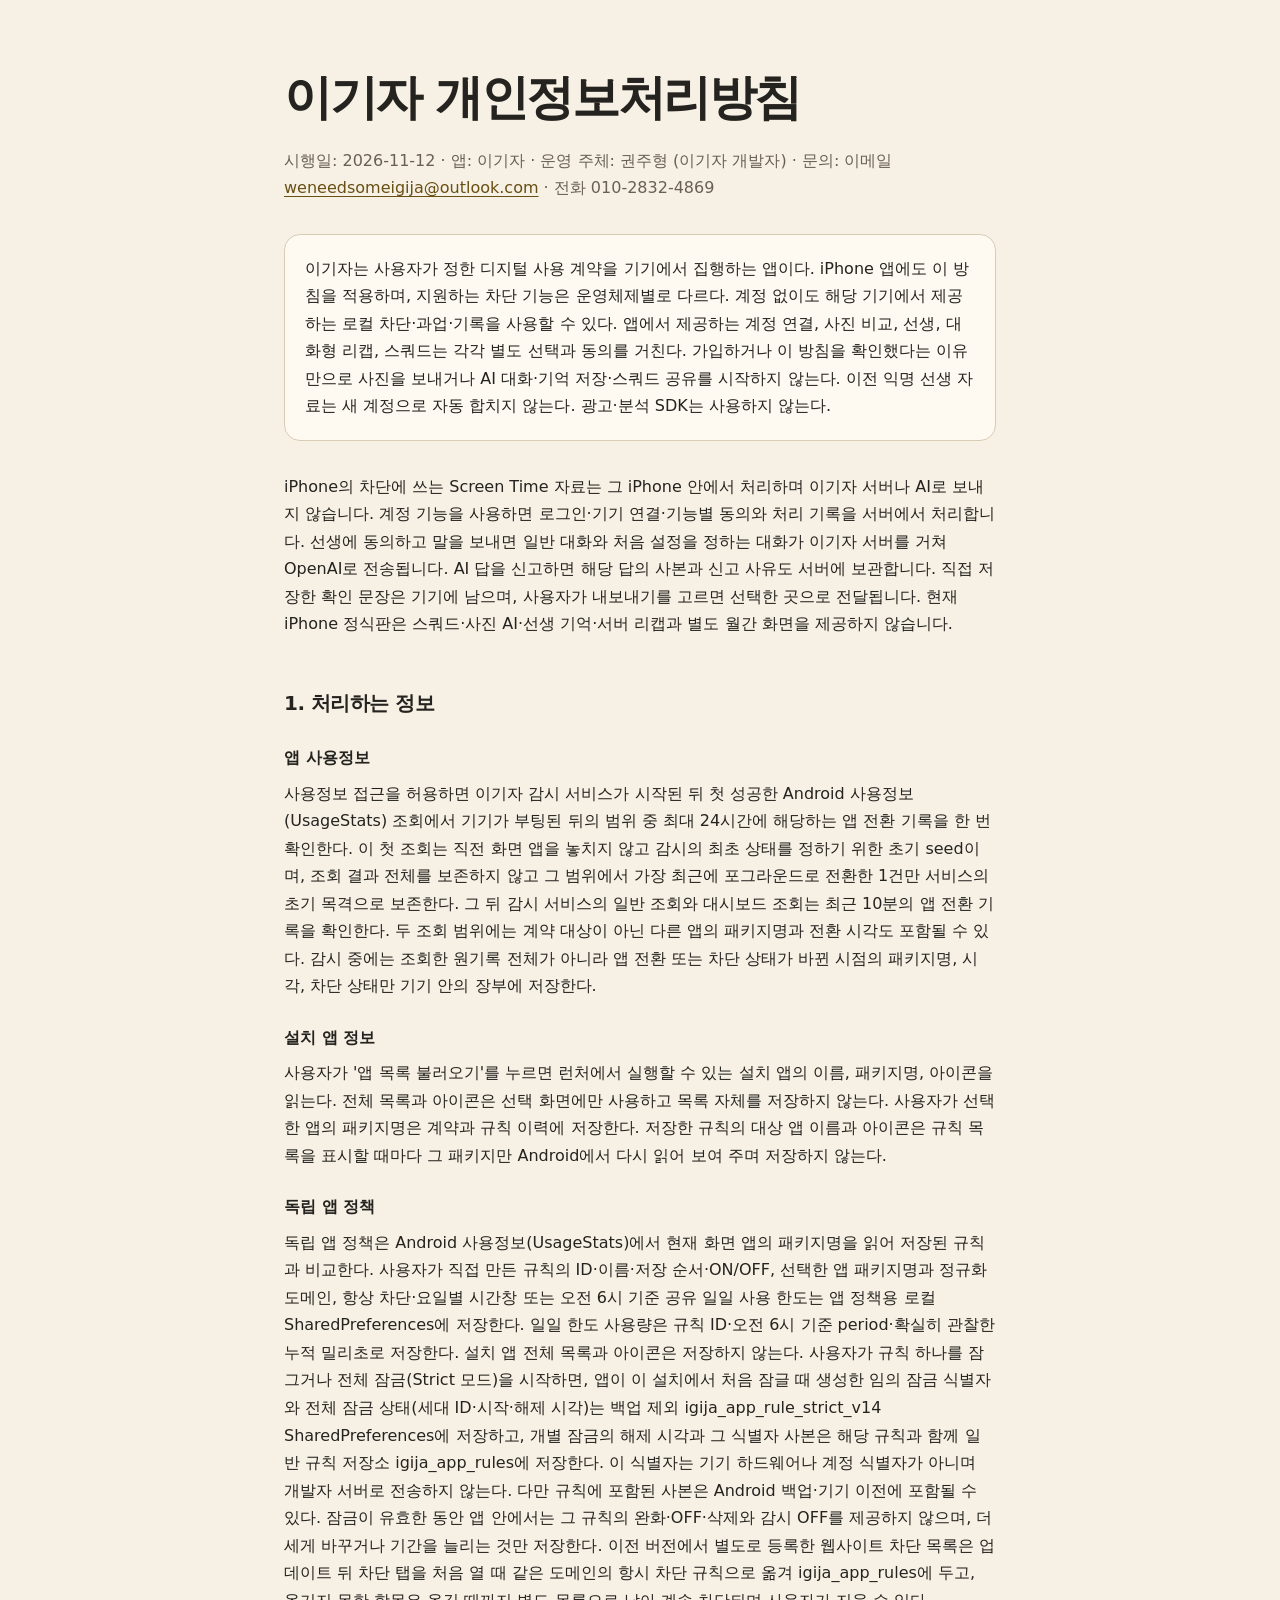
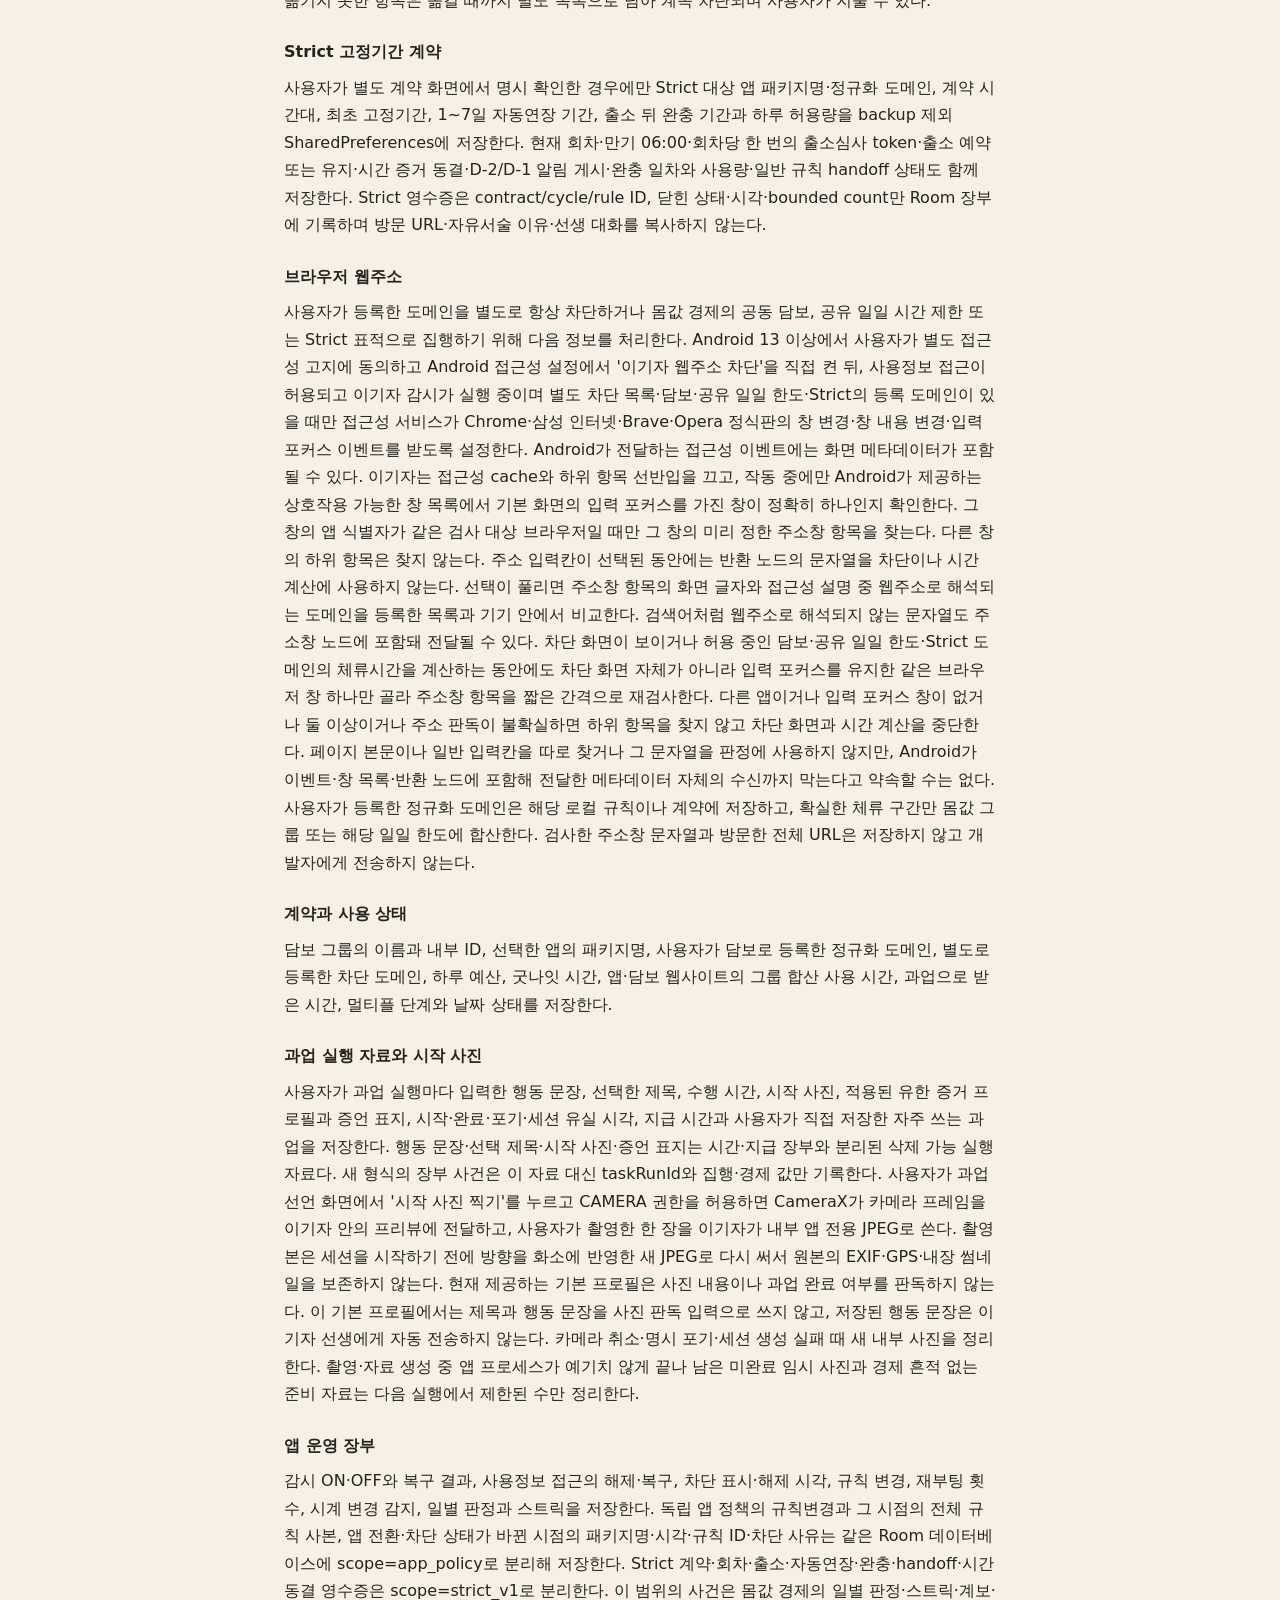
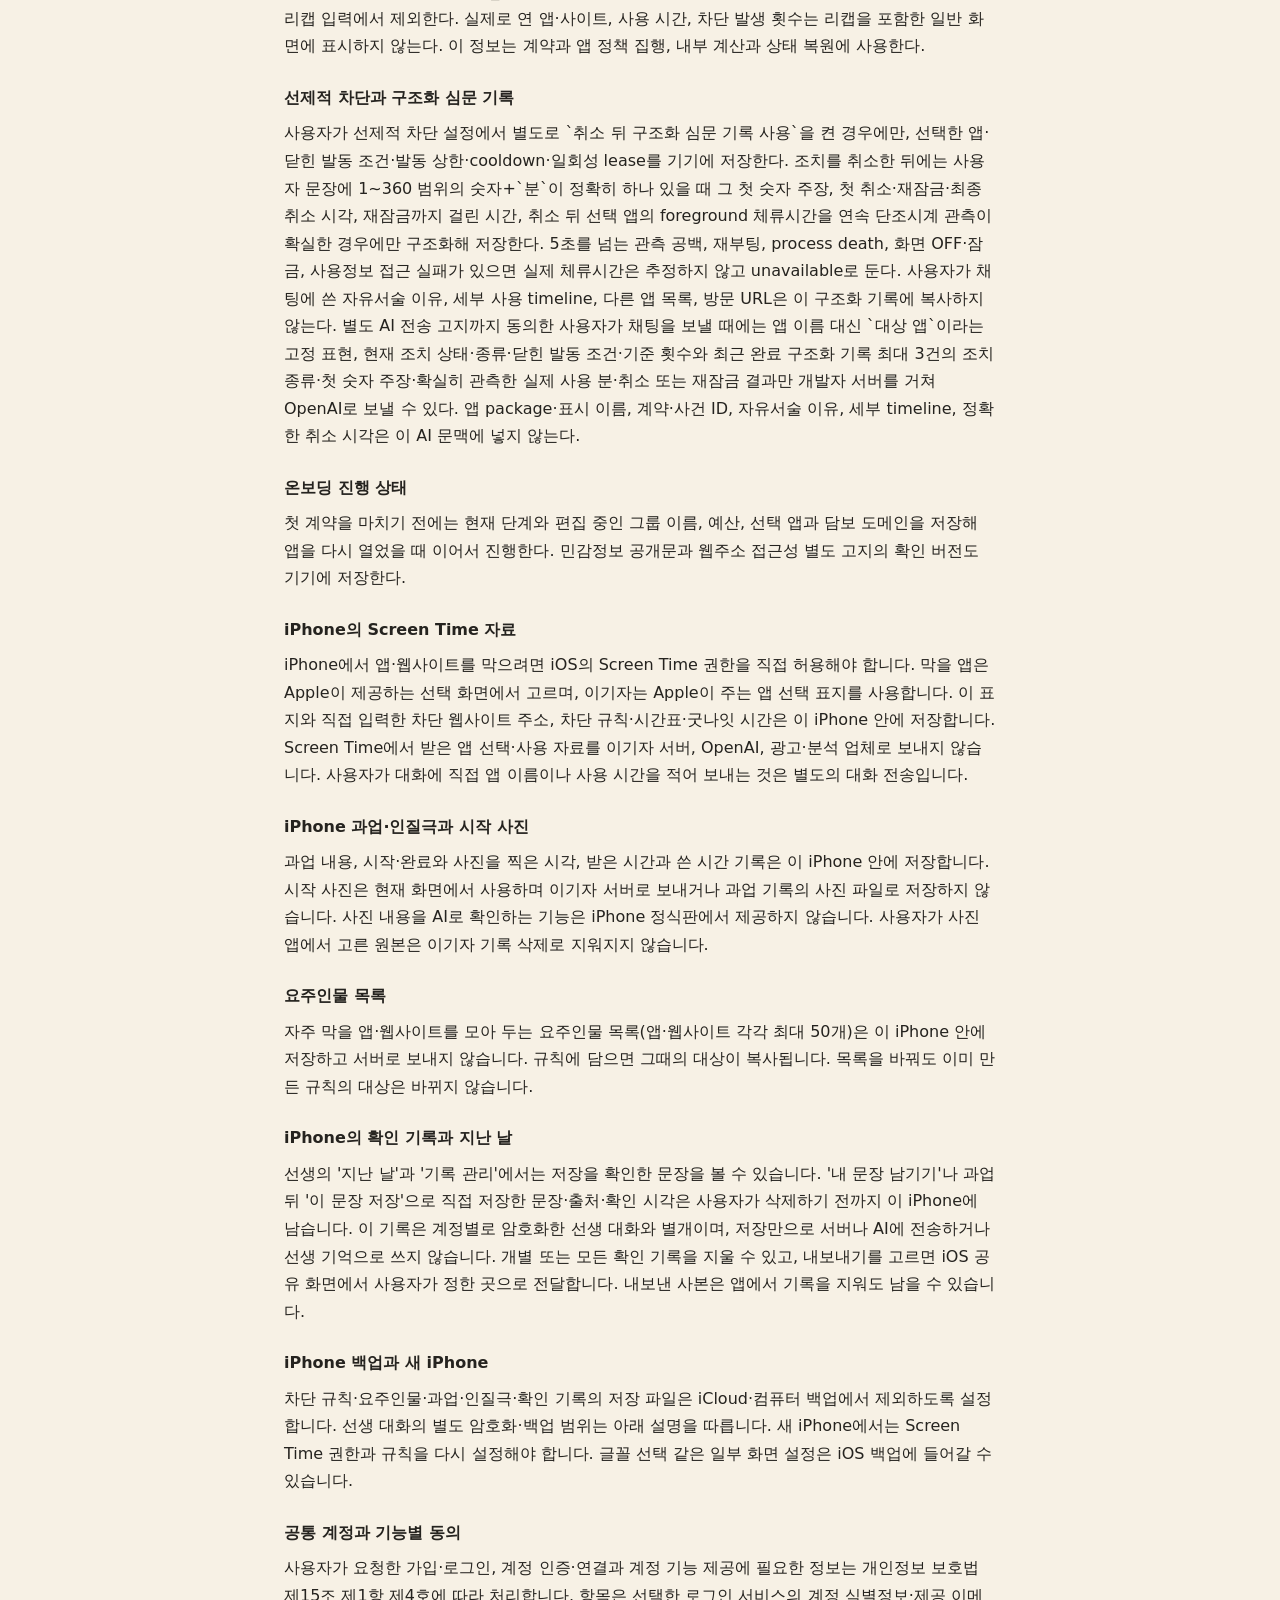
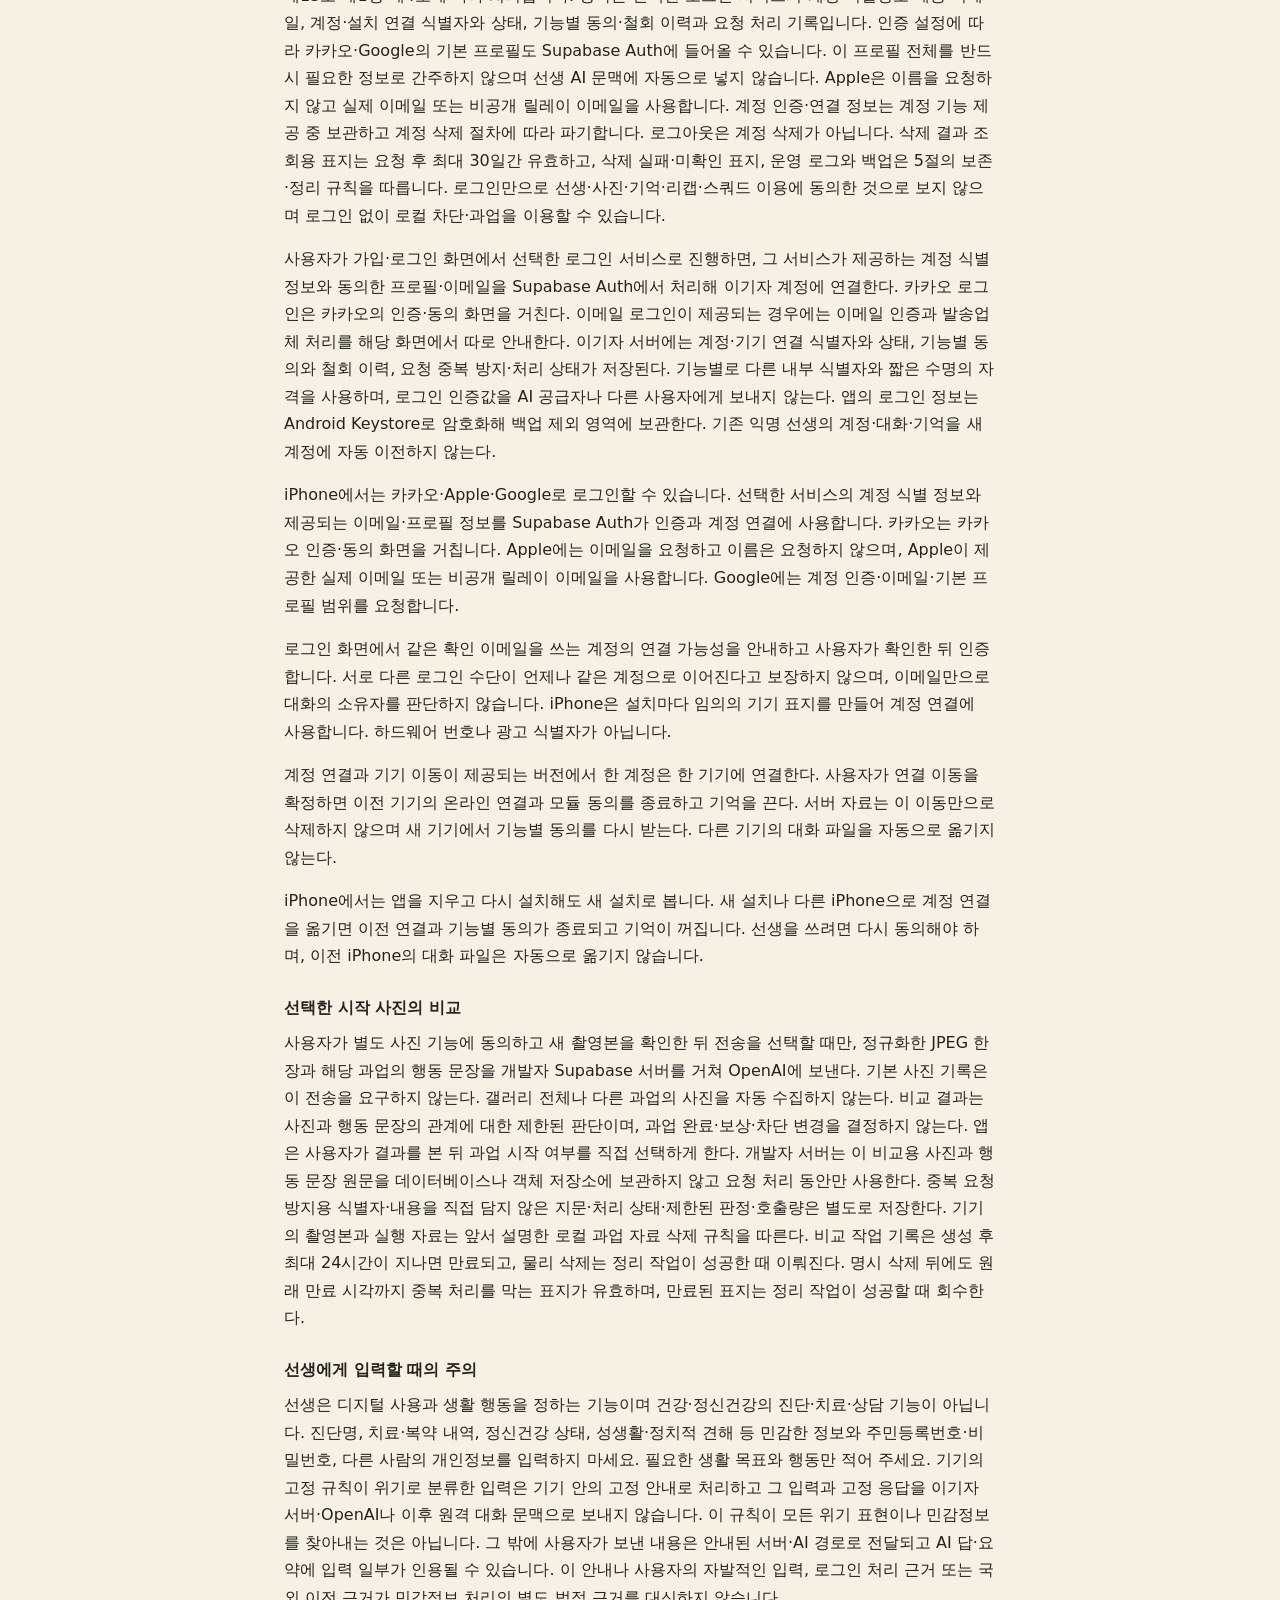
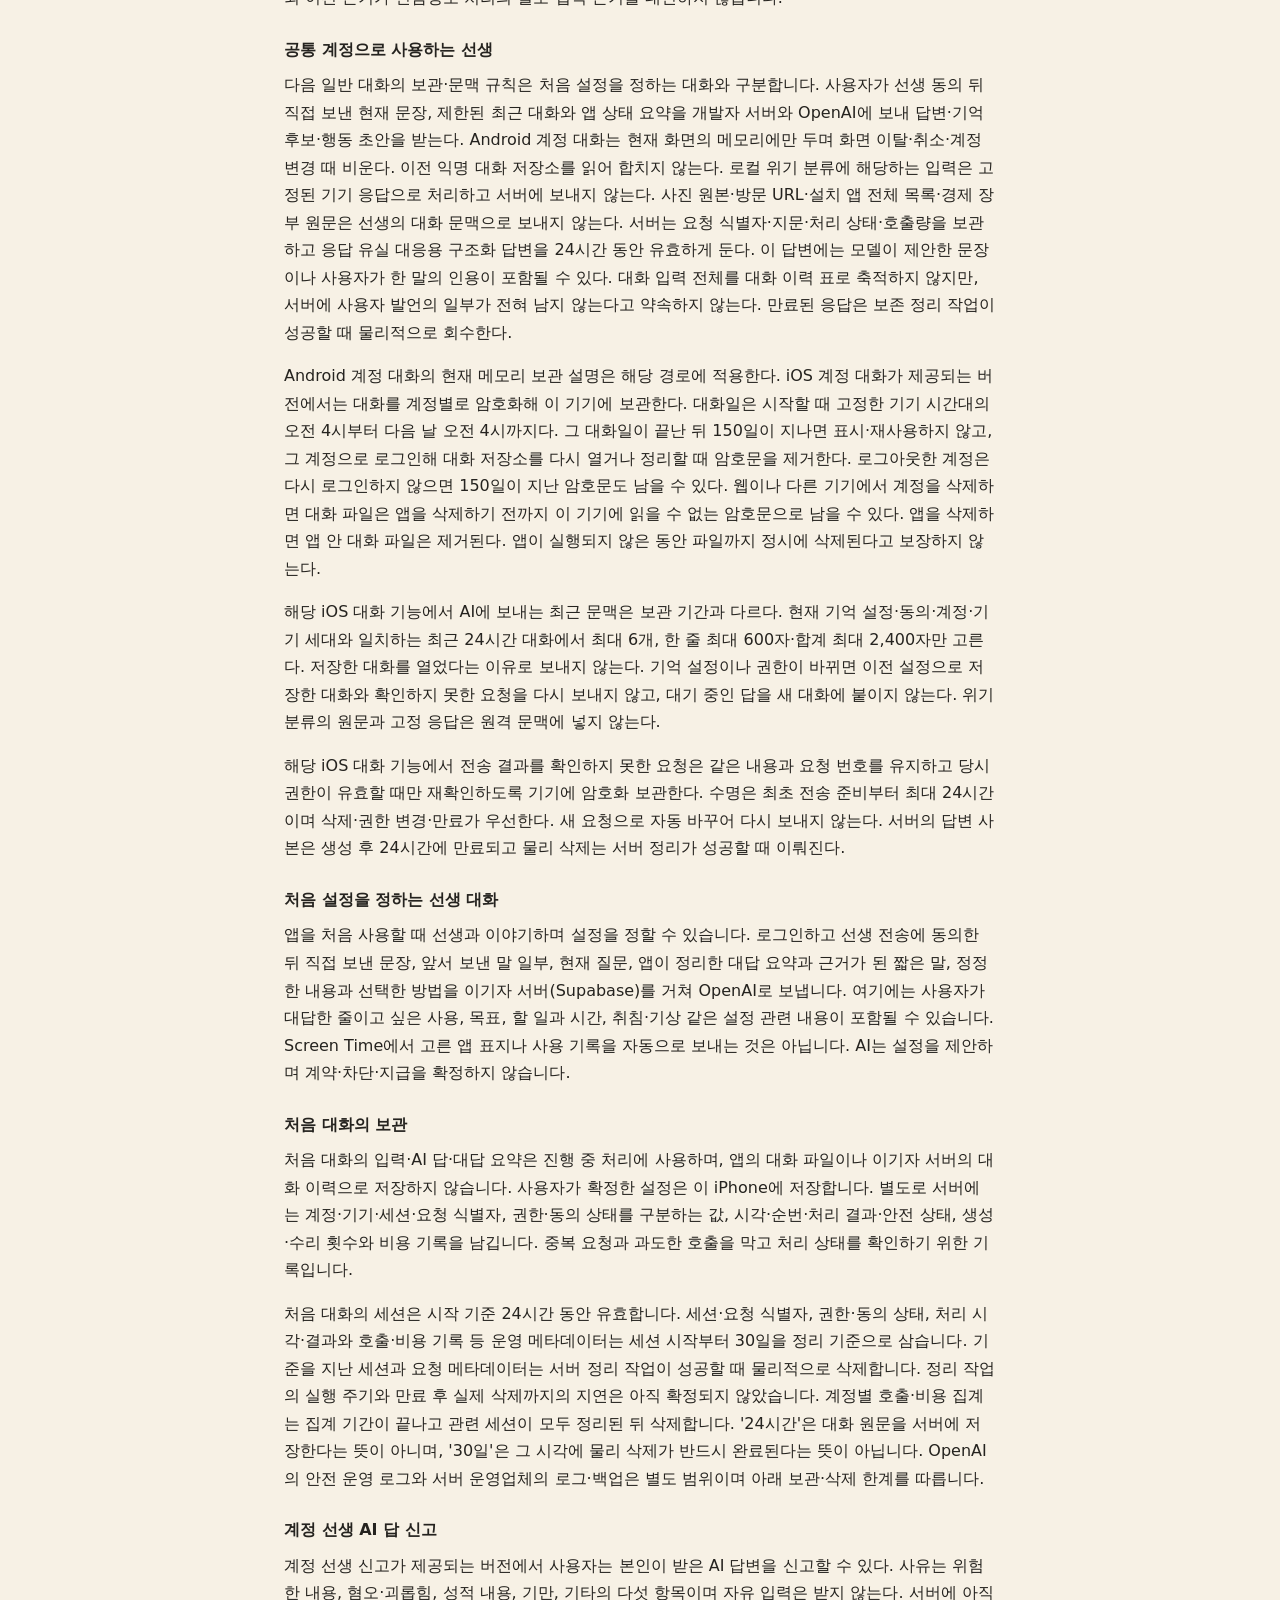
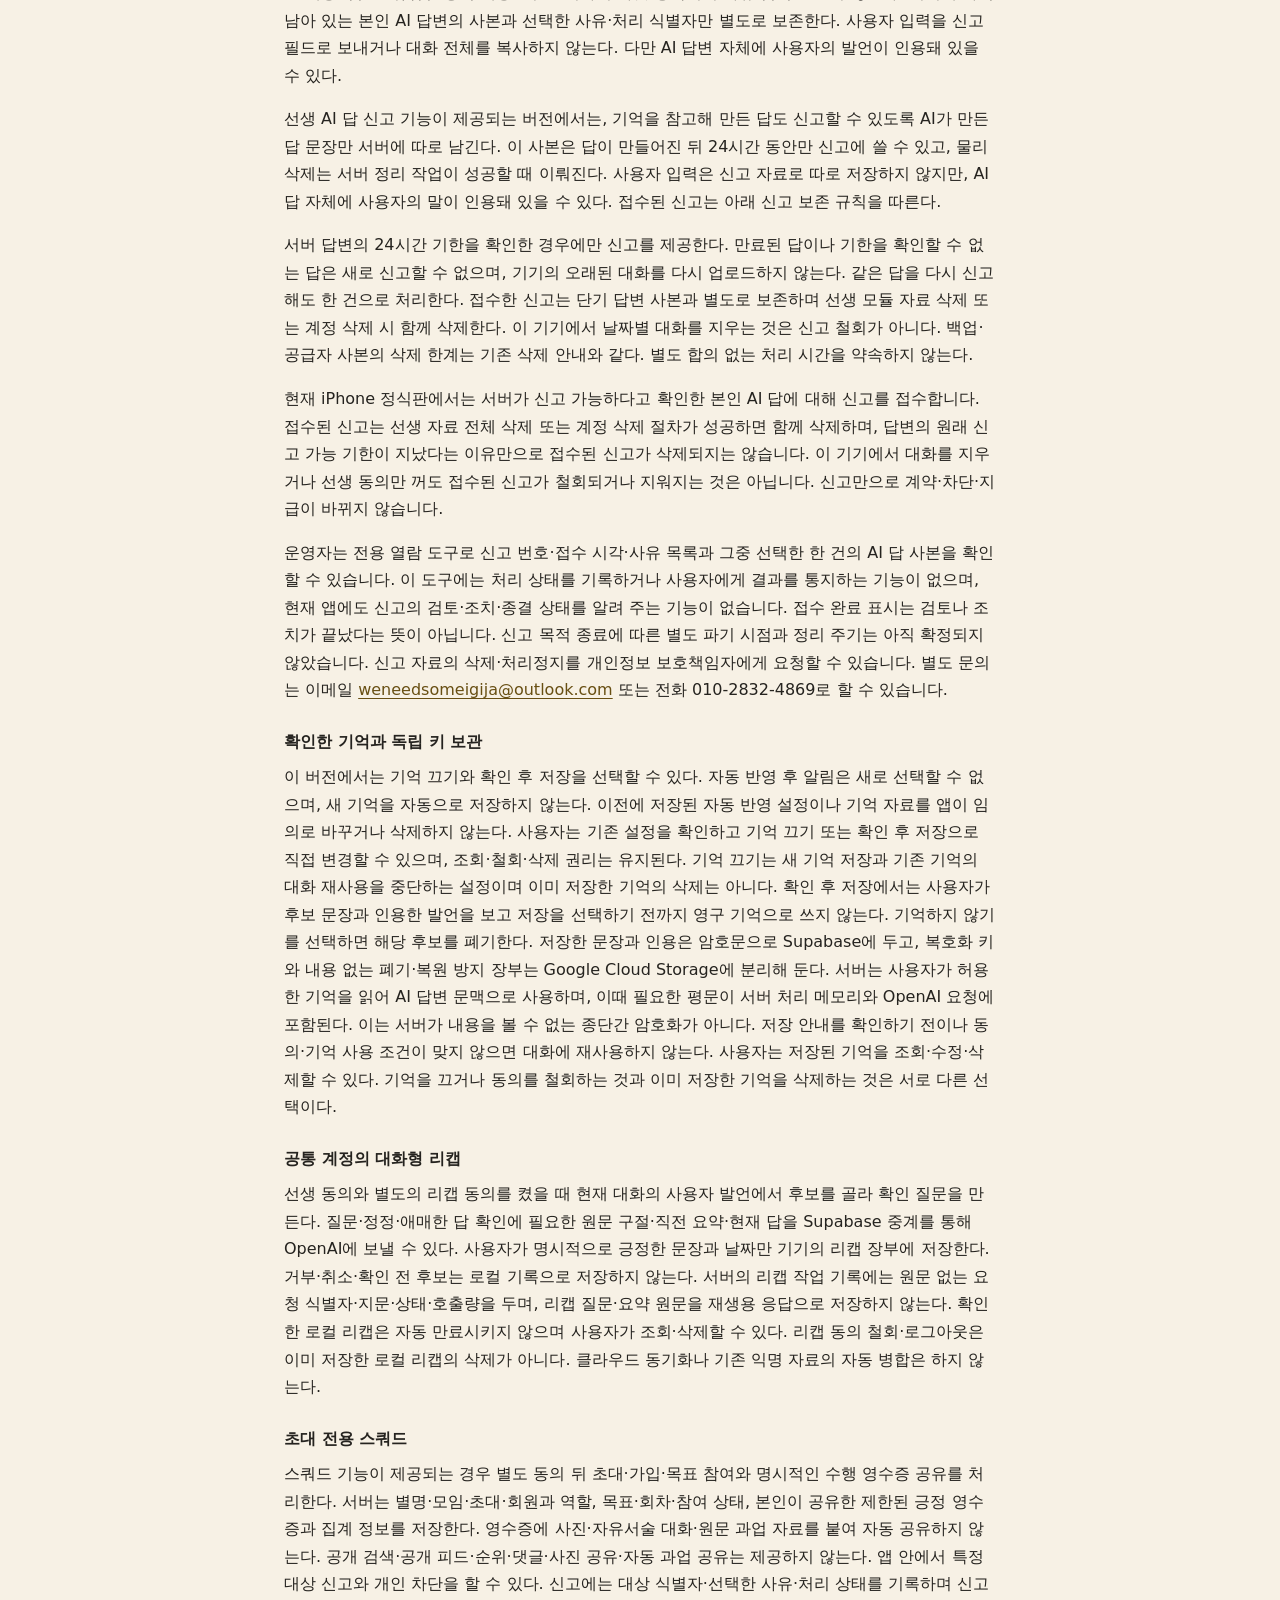
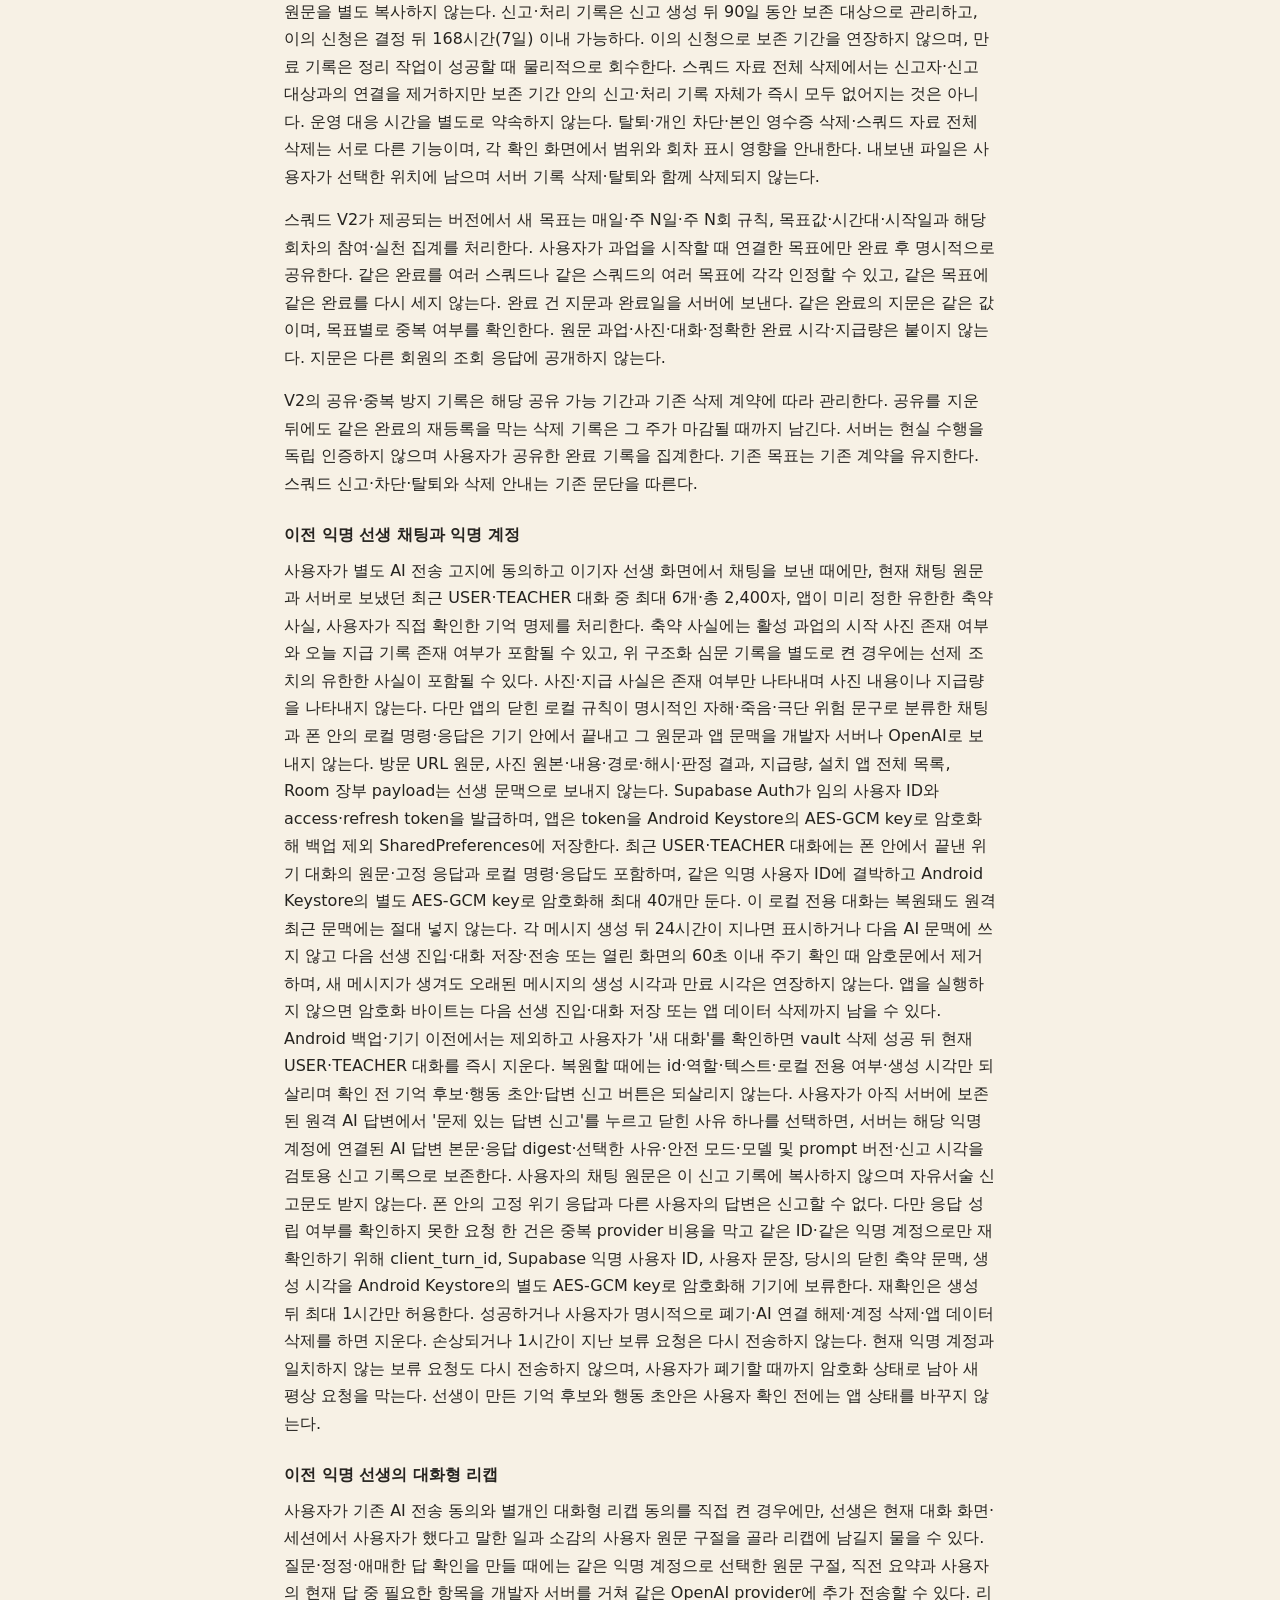
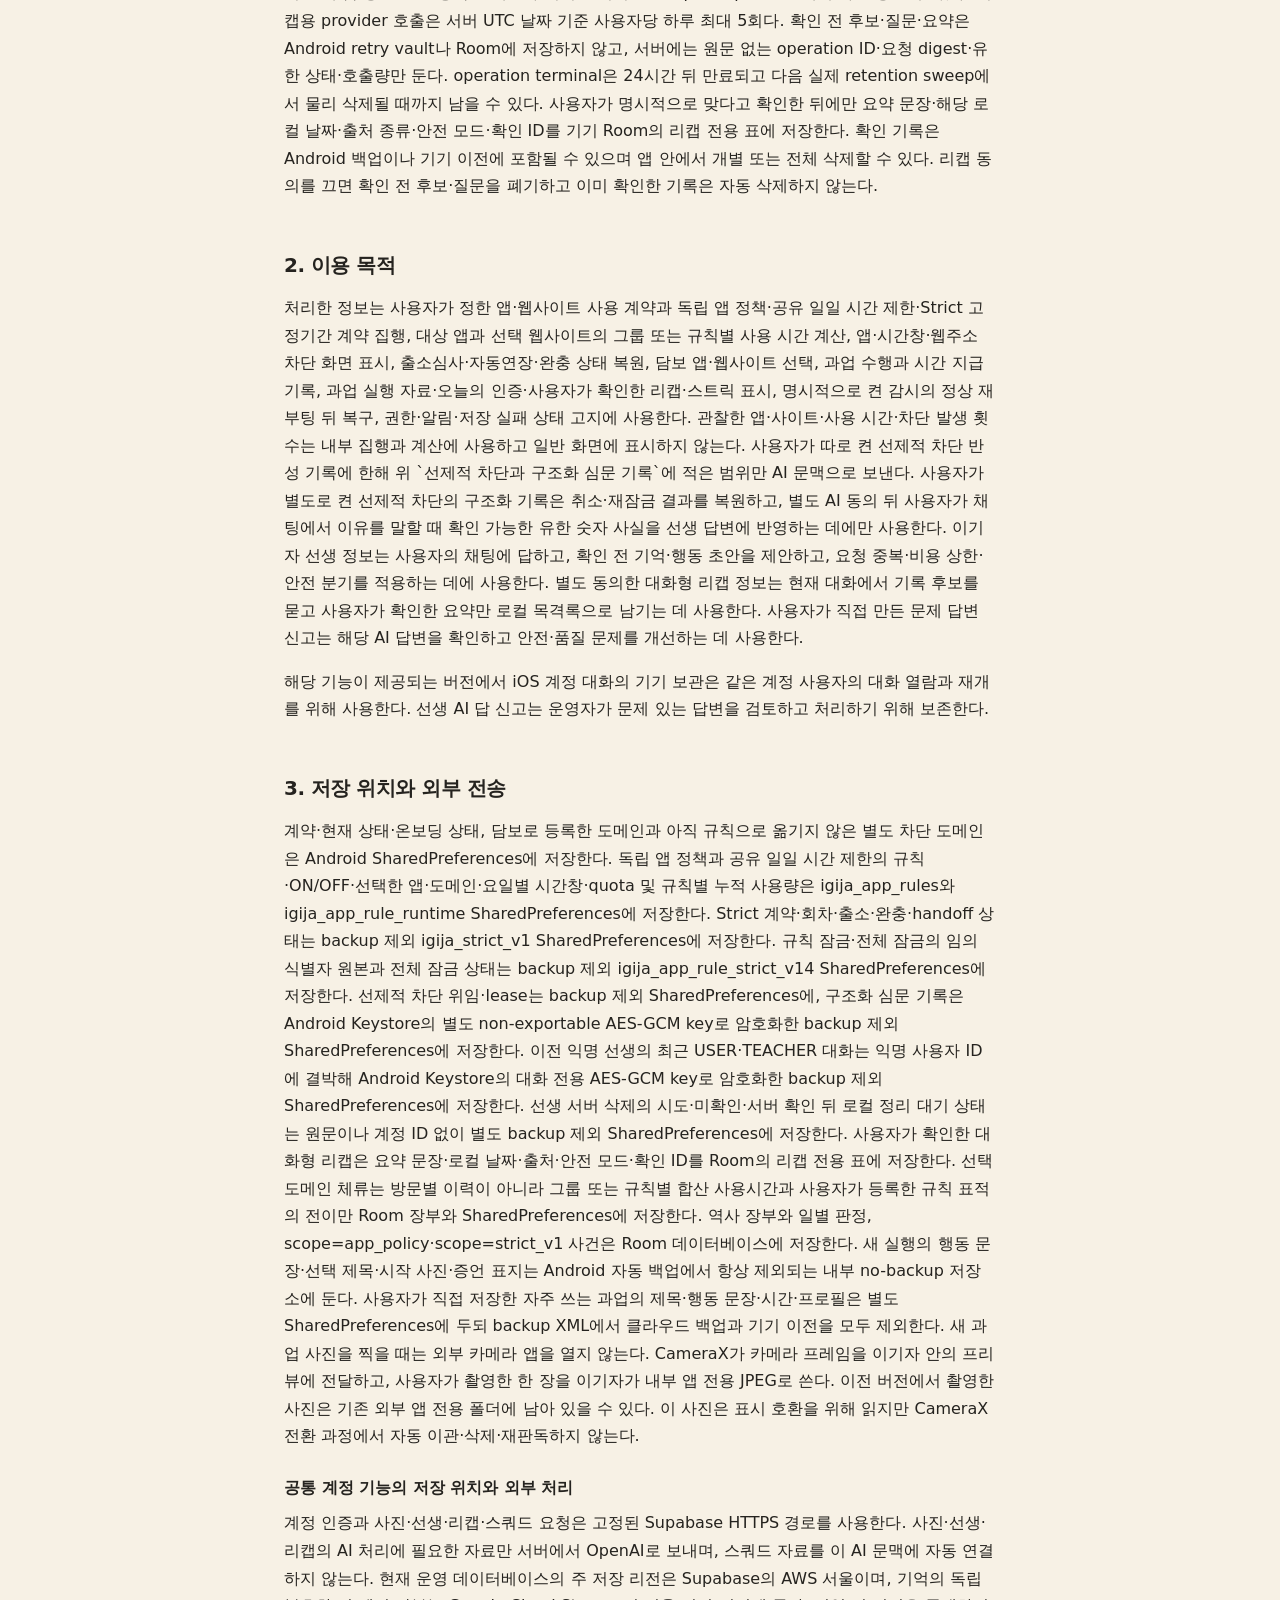
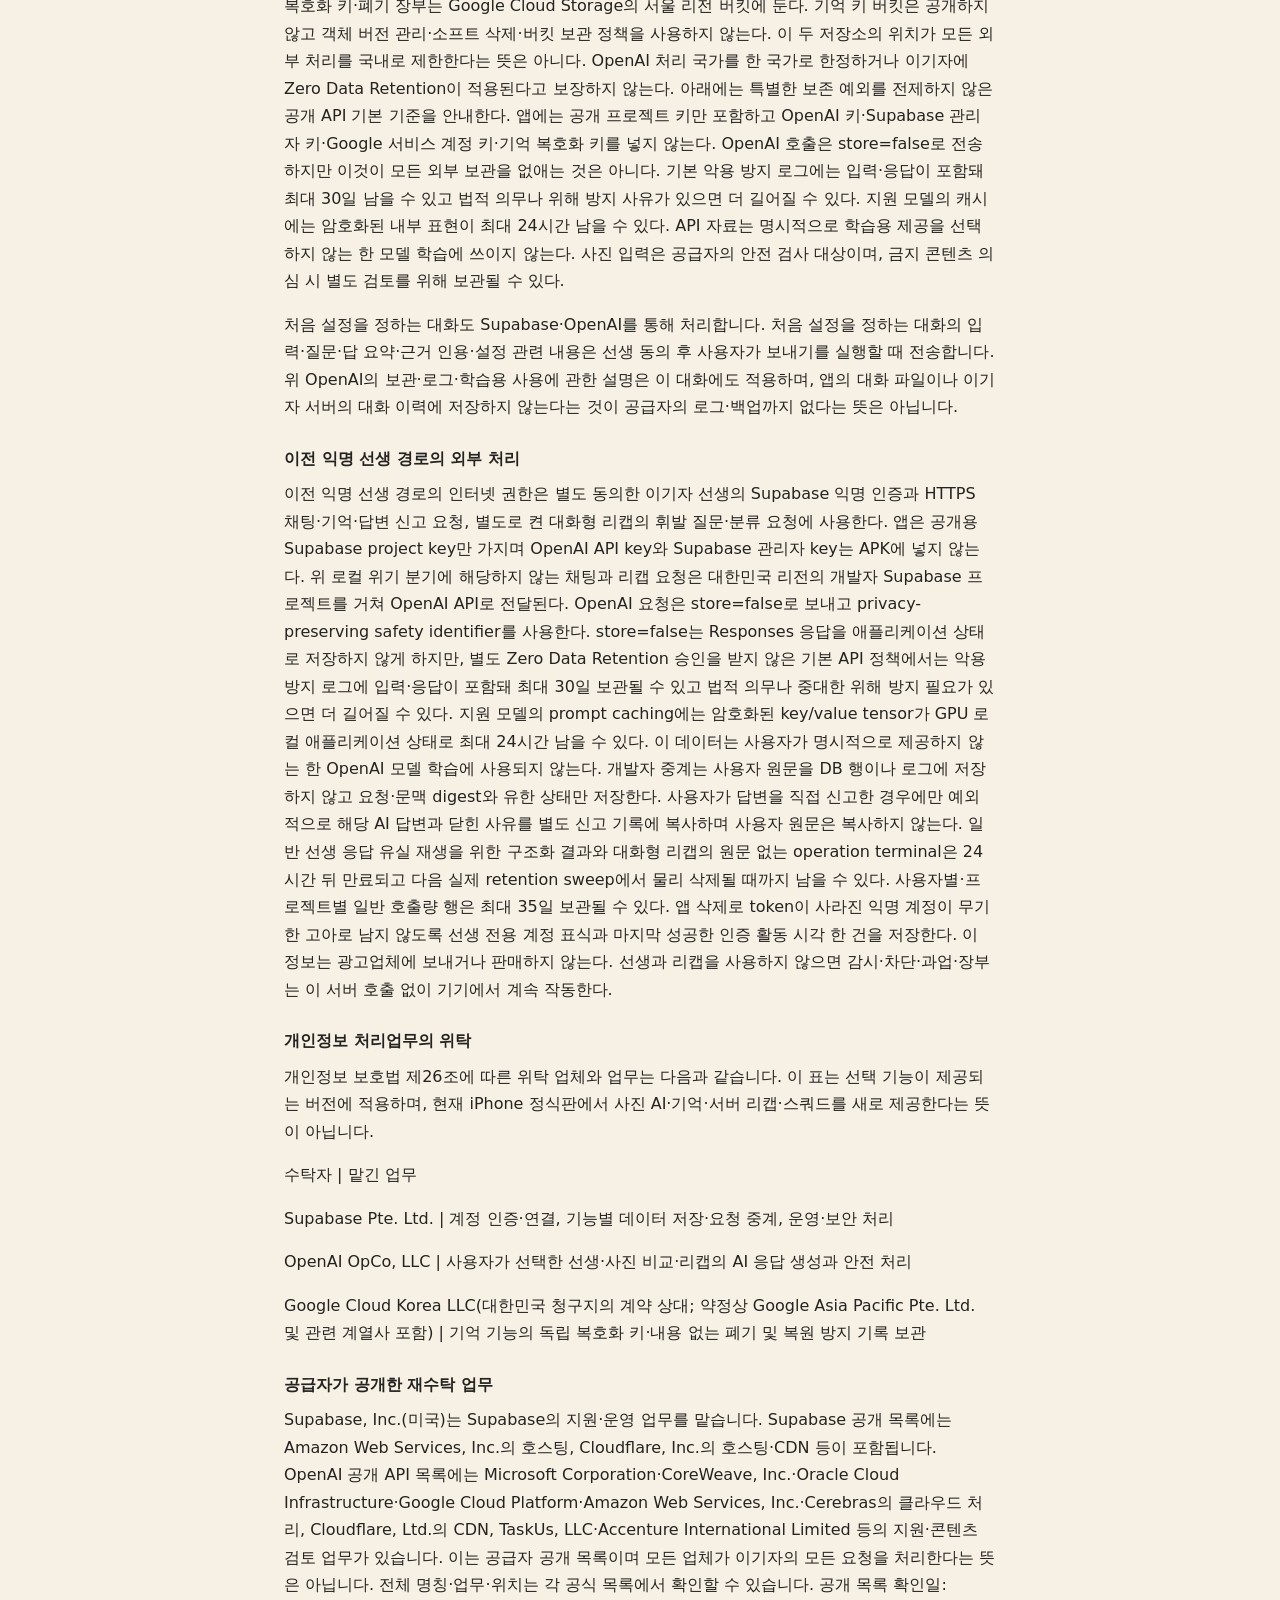
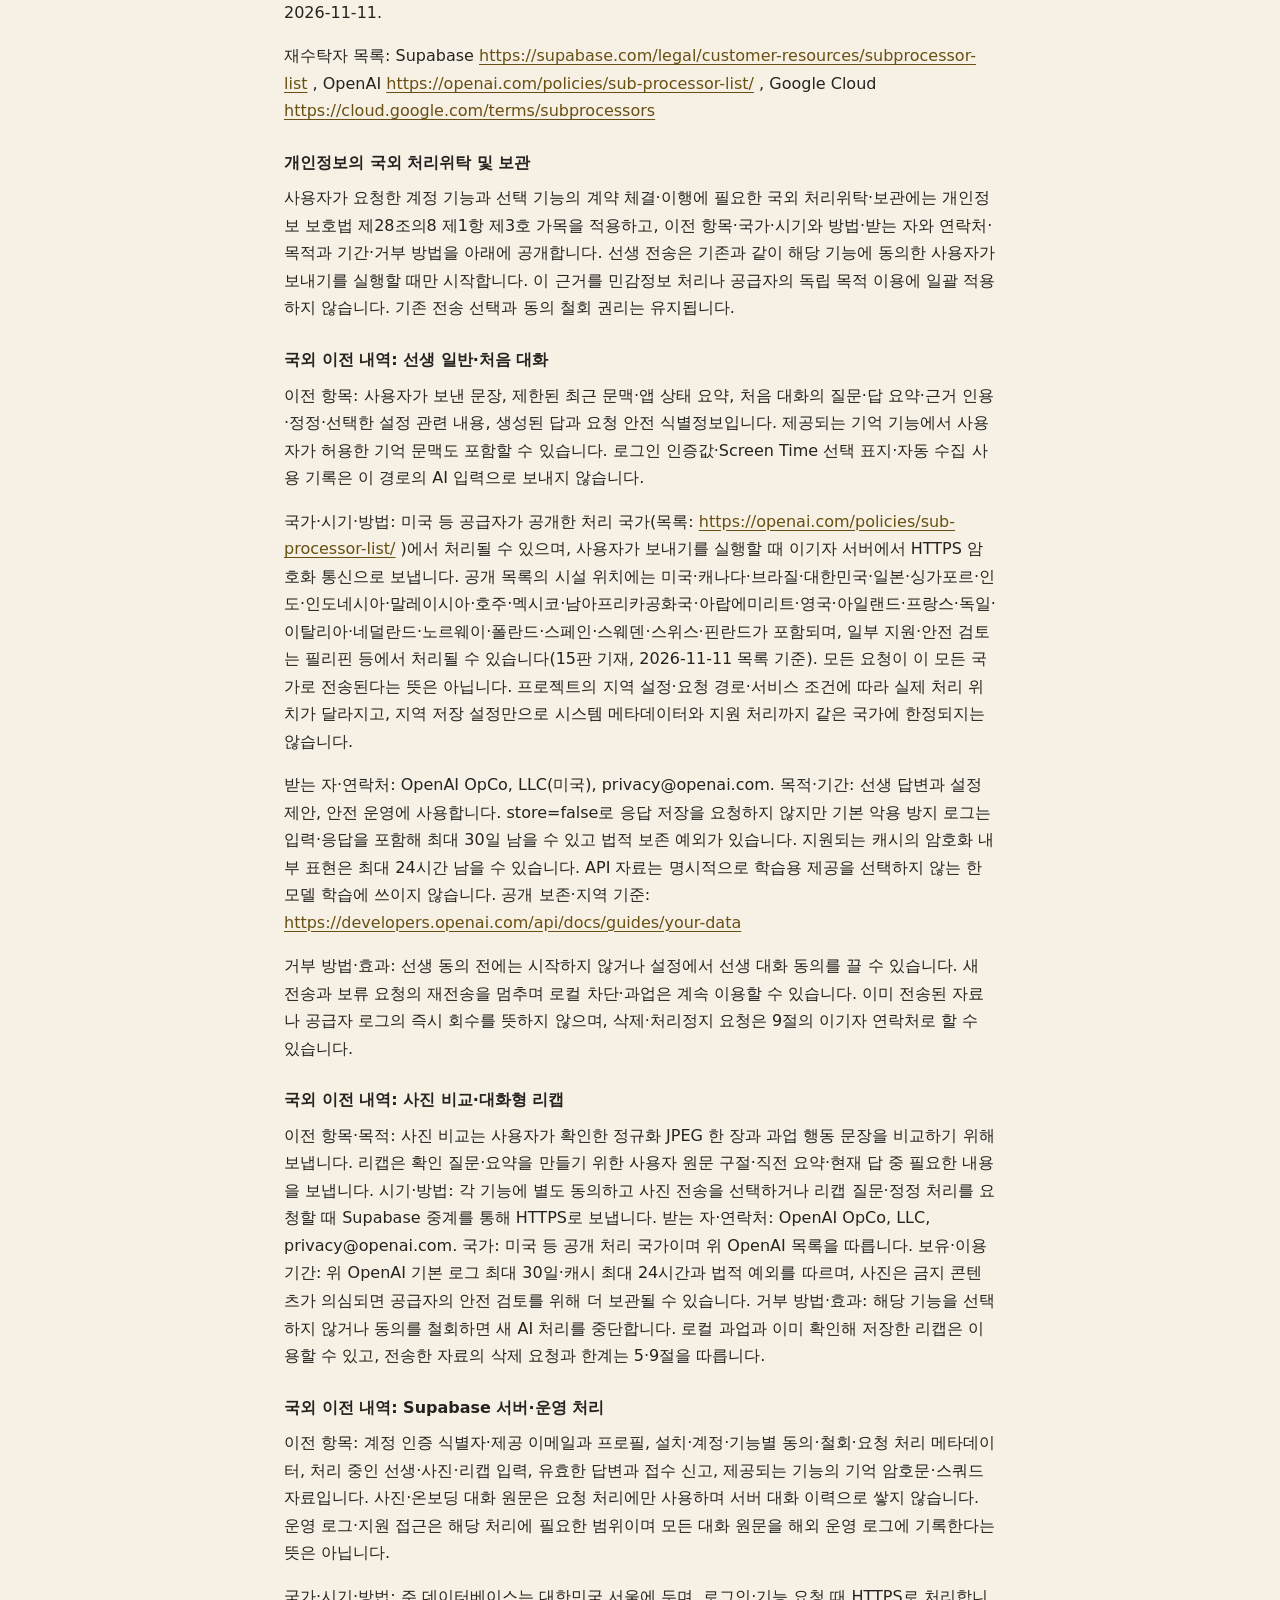
==== commit 067dc99f: "Publish privacy policy revision 16 (2026-11-12), keep revision 15 at v15/, add App Store support pag" ====
--- a/index.html
+++ b/index.html
@@ -4,7 +4,7 @@
   <meta charset="utf-8">
   <meta name="viewport" content="width=device-width, initial-scale=1">
   <meta name="color-scheme" content="light">
-  <meta name="policy-source-sha256" content="b5df7e2d0c72beb3f78be46a616fd8112d534f3b8f69cb80f75600999ebe9305">
+  <meta name="policy-source-sha256" content="d9c8aa1153e5cbaef72b5eddb8b4246211632a2388bba7ccc5be2c0f1ec2a2dd">
   <title>이기자 개인정보처리방침</title>
   <style>
     :root { color:#25231f; background:#f7f1e5; font-family:system-ui,-apple-system,BlinkMacSystemFont,"Segoe UI",sans-serif; line-height:1.72; }
@@ -22,7 +22,7 @@
 <body>
 <main>
   <h1>이기자 개인정보처리방침</h1>
-  <p class="meta">시행일: 2026-11-11 · 앱: 이기자 · 운영 주체: 권주형 (이기자 개발자) · 문의: 이메일 <a href="mailto:weneedsomeigija@outlook.com">weneedsomeigija@outlook.com</a> · 전화 010-2832-4869</p>
+  <p class="meta">시행일: 2026-11-12 · 앱: 이기자 · 운영 주체: 권주형 (이기자 개발자) · 문의: 이메일 <a href="mailto:weneedsomeigija@outlook.com">weneedsomeigija@outlook.com</a> · 전화 010-2832-4869</p>
   <p class="summary">이기자는 사용자가 정한 디지털 사용 계약을 기기에서 집행하는 앱이다. iPhone 앱에도 이 방침을 적용하며, 지원하는 차단 기능은 운영체제별로 다르다. 계정 없이도 해당 기기에서 제공하는 로컬 차단·과업·기록을 사용할 수 있다. 앱에서 제공하는 계정 연결, 사진 비교, 선생, 대화형 리캡, 스쿼드는 각각 별도 선택과 동의를 거친다. 가입하거나 이 방침을 확인했다는 이유만으로 사진을 보내거나 AI 대화·기억 저장·스쿼드 공유를 시작하지 않는다. 이전 익명 선생 자료는 새 계정으로 자동 합치지 않는다. 광고·분석 SDK는 사용하지 않는다.</p>
   <p>iPhone의 차단에 쓰는 Screen Time 자료는 그 iPhone 안에서 처리하며 이기자 서버나 AI로 보내지 않습니다. 계정 기능을 사용하면 로그인·기기 연결·기능별 동의와 처리 기록을 서버에서 처리합니다. 선생에 동의하고 말을 보내면 일반 대화와 처음 설정을 정하는 대화가 이기자 서버를 거쳐 OpenAI로 전송됩니다. AI 답을 신고하면 해당 답의 사본과 신고 사유도 서버에 보관합니다. 직접 저장한 확인 문장은 기기에 남으며, 사용자가 내보내기를 고르면 선택한 곳으로 전달됩니다. 현재 iPhone 정식판은 스쿼드·사진 AI·선생 기억·서버 리캡과 별도 월간 화면을 제공하지 않습니다.</p>
   <h2>1. 처리하는 정보</h2>
@@ -57,6 +57,7 @@
   <h3>iPhone 백업과 새 iPhone</h3>
   <p>차단 규칙·요주인물·과업·인질극·확인 기록의 저장 파일은 iCloud·컴퓨터 백업에서 제외하도록 설정합니다. 선생 대화의 별도 암호화·백업 범위는 아래 설명을 따릅니다. 새 iPhone에서는 Screen Time 권한과 규칙을 다시 설정해야 합니다. 글꼴 선택 같은 일부 화면 설정은 iOS 백업에 들어갈 수 있습니다.</p>
   <h3>공통 계정과 기능별 동의</h3>
+  <p>사용자가 요청한 가입·로그인, 계정 인증·연결과 계정 기능 제공에 필요한 정보는 개인정보 보호법 제15조 제1항 제4호에 따라 처리합니다. 항목은 선택한 로그인 서비스의 계정 식별정보·제공 이메일, 계정·설치 연결 식별자와 상태, 기능별 동의·철회 이력과 요청 처리 기록입니다. 인증 설정에 따라 카카오·Google의 기본 프로필도 Supabase Auth에 들어올 수 있습니다. 이 프로필 전체를 반드시 필요한 정보로 간주하지 않으며 선생 AI 문맥에 자동으로 넣지 않습니다. Apple은 이름을 요청하지 않고 실제 이메일 또는 비공개 릴레이 이메일을 사용합니다. 계정 인증·연결 정보는 계정 기능 제공 중 보관하고 계정 삭제 절차에 따라 파기합니다. 로그아웃은 계정 삭제가 아닙니다. 삭제 결과 조회용 표지는 요청 후 최대 30일간 유효하고, 삭제 실패·미확인 표지, 운영 로그와 백업은 5절의 보존·정리 규칙을 따릅니다. 로그인만으로 선생·사진·기억·리캡·스쿼드 이용에 동의한 것으로 보지 않으며 로그인 없이 로컬 차단·과업을 이용할 수 있습니다.</p>
   <p>사용자가 가입·로그인 화면에서 선택한 로그인 서비스로 진행하면, 그 서비스가 제공하는 계정 식별 정보와 동의한 프로필·이메일을 Supabase Auth에서 처리해 이기자 계정에 연결한다. 카카오 로그인은 카카오의 인증·동의 화면을 거친다. 이메일 로그인이 제공되는 경우에는 이메일 인증과 발송업체 처리를 해당 화면에서 따로 안내한다. 이기자 서버에는 계정·기기 연결 식별자와 상태, 기능별 동의와 철회 이력, 요청 중복 방지·처리 상태가 저장된다. 기능별로 다른 내부 식별자와 짧은 수명의 자격을 사용하며, 로그인 인증값을 AI 공급자나 다른 사용자에게 보내지 않는다. 앱의 로그인 정보는 Android Keystore로 암호화해 백업 제외 영역에 보관한다. 기존 익명 선생의 계정·대화·기억을 새 계정에 자동 이전하지 않는다.</p>
   <p>iPhone에서는 카카오·Apple·Google로 로그인할 수 있습니다. 선택한 서비스의 계정 식별 정보와 제공되는 이메일·프로필 정보를 Supabase Auth가 인증과 계정 연결에 사용합니다. 카카오는 카카오 인증·동의 화면을 거칩니다. Apple에는 이메일을 요청하고 이름은 요청하지 않으며, Apple이 제공한 실제 이메일 또는 비공개 릴레이 이메일을 사용합니다. Google에는 계정 인증·이메일·기본 프로필 범위를 요청합니다.</p>
   <p>로그인 화면에서 같은 확인 이메일을 쓰는 계정의 연결 가능성을 안내하고 사용자가 확인한 뒤 인증합니다. 서로 다른 로그인 수단이 언제나 같은 계정으로 이어진다고 보장하지 않으며, 이메일만으로 대화의 소유자를 판단하지 않습니다. iPhone은 설치마다 임의의 기기 표지를 만들어 계정 연결에 사용합니다. 하드웨어 번호나 광고 식별자가 아닙니다.</p>
@@ -64,6 +65,8 @@
   <p>iPhone에서는 앱을 지우고 다시 설치해도 새 설치로 봅니다. 새 설치나 다른 iPhone으로 계정 연결을 옮기면 이전 연결과 기능별 동의가 종료되고 기억이 꺼집니다. 선생을 쓰려면 다시 동의해야 하며, 이전 iPhone의 대화 파일은 자동으로 옮기지 않습니다.</p>
   <h3>선택한 시작 사진의 비교</h3>
   <p>사용자가 별도 사진 기능에 동의하고 새 촬영본을 확인한 뒤 전송을 선택할 때만, 정규화한 JPEG 한 장과 해당 과업의 행동 문장을 개발자 Supabase 서버를 거쳐 OpenAI에 보낸다. 기본 사진 기록은 이 전송을 요구하지 않는다. 갤러리 전체나 다른 과업의 사진을 자동 수집하지 않는다. 비교 결과는 사진과 행동 문장의 관계에 대한 제한된 판단이며, 과업 완료·보상·차단 변경을 결정하지 않는다. 앱은 사용자가 결과를 본 뒤 과업 시작 여부를 직접 선택하게 한다. 개발자 서버는 이 비교용 사진과 행동 문장 원문을 데이터베이스나 객체 저장소에 보관하지 않고 요청 처리 동안만 사용한다. 중복 요청 방지용 식별자·내용을 직접 담지 않은 지문·처리 상태·제한된 판정·호출량은 별도로 저장한다. 기기의 촬영본과 실행 자료는 앞서 설명한 로컬 과업 자료 삭제 규칙을 따른다. 비교 작업 기록은 생성 후 최대 24시간이 지나면 만료되고, 물리 삭제는 정리 작업이 성공한 때 이뤄진다. 명시 삭제 뒤에도 원래 만료 시각까지 중복 처리를 막는 표지가 유효하며, 만료된 표지는 정리 작업이 성공할 때 회수한다.</p>
+  <h3>선생에게 입력할 때의 주의</h3>
+  <p>선생은 디지털 사용과 생활 행동을 정하는 기능이며 건강·정신건강의 진단·치료·상담 기능이 아닙니다. 진단명, 치료·복약 내역, 정신건강 상태, 성생활·정치적 견해 등 민감한 정보와 주민등록번호·비밀번호, 다른 사람의 개인정보를 입력하지 마세요. 필요한 생활 목표와 행동만 적어 주세요. 기기의 고정 규칙이 위기로 분류한 입력은 기기 안의 고정 안내로 처리하고 그 입력과 고정 응답을 이기자 서버·OpenAI나 이후 원격 대화 문맥으로 보내지 않습니다. 이 규칙이 모든 위기 표현이나 민감정보를 찾아내는 것은 아닙니다. 그 밖에 사용자가 보낸 내용은 안내된 서버·AI 경로로 전달되고 AI 답·요약에 입력 일부가 인용될 수 있습니다. 이 안내나 사용자의 자발적인 입력, 로그인 처리 근거 또는 국외 이전 근거가 민감정보 처리의 별도 법적 근거를 대신하지 않습니다.</p>
   <h3>공통 계정으로 사용하는 선생</h3>
   <p>다음 일반 대화의 보관·문맥 규칙은 처음 설정을 정하는 대화와 구분합니다. 사용자가 선생 동의 뒤 직접 보낸 현재 문장, 제한된 최근 대화와 앱 상태 요약을 개발자 서버와 OpenAI에 보내 답변·기억 후보·행동 초안을 받는다. Android 계정 대화는 현재 화면의 메모리에만 두며 화면 이탈·취소·계정 변경 때 비운다. 이전 익명 대화 저장소를 읽어 합치지 않는다. 로컬 위기 분류에 해당하는 입력은 고정된 기기 응답으로 처리하고 서버에 보내지 않는다. 사진 원본·방문 URL·설치 앱 전체 목록·경제 장부 원문은 선생의 대화 문맥으로 보내지 않는다. 서버는 요청 식별자·지문·처리 상태·호출량을 보관하고 응답 유실 대응용 구조화 답변을 24시간 동안 유효하게 둔다. 이 답변에는 모델이 제안한 문장이나 사용자가 한 말의 인용이 포함될 수 있다. 대화 입력 전체를 대화 이력 표로 축적하지 않지만, 서버에 사용자 발언의 일부가 전혀 남지 않는다고 약속하지 않는다. 만료된 응답은 보존 정리 작업이 성공할 때 물리적으로 회수한다.</p>
   <p>Android 계정 대화의 현재 메모리 보관 설명은 해당 경로에 적용한다. iOS 계정 대화가 제공되는 버전에서는 대화를 계정별로 암호화해 이 기기에 보관한다. 대화일은 시작할 때 고정한 기기 시간대의 오전 4시부터 다음 날 오전 4시까지다. 그 대화일이 끝난 뒤 150일이 지나면 표시·재사용하지 않고, 그 계정으로 로그인해 대화 저장소를 다시 열거나 정리할 때 암호문을 제거한다. 로그아웃한 계정은 다시 로그인하지 않으면 150일이 지난 암호문도 남을 수 있다. 웹이나 다른 기기에서 계정을 삭제하면 대화 파일은 앱을 삭제하기 전까지 이 기기에 읽을 수 없는 암호문으로 남을 수 있다. 앱을 삭제하면 앱 안 대화 파일은 제거된다. 앱이 실행되지 않은 동안 파일까지 정시에 삭제된다고 보장하지 않는다.</p>
@@ -73,13 +76,13 @@
   <p>앱을 처음 사용할 때 선생과 이야기하며 설정을 정할 수 있습니다. 로그인하고 선생 전송에 동의한 뒤 직접 보낸 문장, 앞서 보낸 말 일부, 현재 질문, 앱이 정리한 대답 요약과 근거가 된 짧은 말, 정정한 내용과 선택한 방법을 이기자 서버(Supabase)를 거쳐 OpenAI로 보냅니다. 여기에는 사용자가 대답한 줄이고 싶은 사용, 목표, 할 일과 시간, 취침·기상 같은 설정 관련 내용이 포함될 수 있습니다. Screen Time에서 고른 앱 표지나 사용 기록을 자동으로 보내는 것은 아닙니다. AI는 설정을 제안하며 계약·차단·지급을 확정하지 않습니다.</p>
   <h3>처음 대화의 보관</h3>
   <p>처음 대화의 입력·AI 답·대답 요약은 진행 중 처리에 사용하며, 앱의 대화 파일이나 이기자 서버의 대화 이력으로 저장하지 않습니다. 사용자가 확정한 설정은 이 iPhone에 저장합니다. 별도로 서버에는 계정·기기·세션·요청 식별자, 권한·동의 상태를 구분하는 값, 시각·순번·처리 결과·안전 상태, 생성·수리 횟수와 비용 기록을 남깁니다. 중복 요청과 과도한 호출을 막고 처리 상태를 확인하기 위한 기록입니다.</p>
-  <p>처음 대화의 세션은 시작 기준 24시간 동안 유효합니다. 세션과 요청 메타데이터는 시작 기준 30일이 지나면 정리 대상이 되며, 서버 정리가 성공할 때 함께 지웁니다. 계정별 호출·비용 집계는 집계 기간이 끝나고 관련 세션이 모두 정리된 뒤 삭제합니다. &#x27;24시간&#x27;은 대화 원문을 서버에 저장한다는 뜻이 아니며, &#x27;30일&#x27;은 그 시각에 물리 삭제가 반드시 완료된다는 뜻이 아닙니다. OpenAI의 안전 운영 로그와 서버 운영업체의 로그·백업은 별도 범위이며 아래 보관·삭제 한계를 따릅니다.</p>
+  <p>처음 대화의 세션은 시작 기준 24시간 동안 유효합니다. 세션·요청 식별자, 권한·동의 상태, 처리 시각·결과와 호출·비용 기록 등 운영 메타데이터는 세션 시작부터 30일을 정리 기준으로 삼습니다. 기준을 지난 세션과 요청 메타데이터는 서버 정리 작업이 성공할 때 물리적으로 삭제합니다. 정리 작업의 실행 주기와 만료 후 실제 삭제까지의 지연은 아직 확정되지 않았습니다. 계정별 호출·비용 집계는 집계 기간이 끝나고 관련 세션이 모두 정리된 뒤 삭제합니다. &#x27;24시간&#x27;은 대화 원문을 서버에 저장한다는 뜻이 아니며, &#x27;30일&#x27;은 그 시각에 물리 삭제가 반드시 완료된다는 뜻이 아닙니다. OpenAI의 안전 운영 로그와 서버 운영업체의 로그·백업은 별도 범위이며 아래 보관·삭제 한계를 따릅니다.</p>
   <h3>계정 선생 AI 답 신고</h3>
   <p>계정 선생 신고가 제공되는 버전에서 사용자는 본인이 받은 AI 답변을 신고할 수 있다. 사유는 위험한 내용, 혐오·괴롭힘, 성적 내용, 기만, 기타의 다섯 항목이며 자유 입력은 받지 않는다. 서버에 아직 남아 있는 본인 AI 답변의 사본과 선택한 사유·처리 식별자만 별도로 보존한다. 사용자 입력을 신고 필드로 보내거나 대화 전체를 복사하지 않는다. 다만 AI 답변 자체에 사용자의 발언이 인용돼 있을 수 있다.</p>
   <p>선생 AI 답 신고 기능이 제공되는 버전에서는, 기억을 참고해 만든 답도 신고할 수 있도록 AI가 만든 답 문장만 서버에 따로 남긴다. 이 사본은 답이 만들어진 뒤 24시간 동안만 신고에 쓸 수 있고, 물리 삭제는 서버 정리 작업이 성공할 때 이뤄진다. 사용자 입력은 신고 자료로 따로 저장하지 않지만, AI 답 자체에 사용자의 말이 인용돼 있을 수 있다. 접수된 신고는 아래 신고 보존 규칙을 따른다.</p>
   <p>서버 답변의 24시간 기한을 확인한 경우에만 신고를 제공한다. 만료된 답이나 기한을 확인할 수 없는 답은 새로 신고할 수 없으며, 기기의 오래된 대화를 다시 업로드하지 않는다. 같은 답을 다시 신고해도 한 건으로 처리한다. 접수한 신고는 단기 답변 사본과 별도로 보존하며 선생 모듈 자료 삭제 또는 계정 삭제 시 함께 삭제한다. 이 기기에서 날짜별 대화를 지우는 것은 신고 철회가 아니다. 백업·공급자 사본의 삭제 한계는 기존 삭제 안내와 같다. 별도 합의 없는 처리 시간을 약속하지 않는다.</p>
-  <p>현재 iPhone 정식판에서는 서버가 신고 가능하다고 확인한 본인 AI 답에 대해 신고를 접수합니다. 접수된 신고는 해당 선생 자료나 계정을 삭제할 때까지 보관하며, 답변의 원래 신고 가능 기한이 지났다는 이유만으로 접수된 신고가 삭제되지는 않습니다. 이 기기에서 대화를 지우거나 선생 동의만 꺼도 접수된 신고가 철회되거나 지워지는 것은 아닙니다. 신고만으로 계약·차단·지급이 바뀌지 않습니다.</p>
-  <p>운영자는 전용 열람 도구로 신고 번호·접수 시각·사유 목록과 그중 선택한 한 건의 AI 답 사본을 확인할 수 있습니다. 이 도구에는 처리 상태를 기록하거나 사용자에게 결과를 통지하는 기능이 없으며, 현재 앱에도 신고의 검토·조치·종결 상태를 알려 주는 기능이 없습니다. 접수 완료 표시는 검토나 조치가 끝났다는 뜻이 아닙니다. 별도 문의는 이메일 <a href="mailto:weneedsomeigija@outlook.com">weneedsomeigija@outlook.com</a> 또는 전화 010-2832-4869로 할 수 있습니다.</p>
+  <p>현재 iPhone 정식판에서는 서버가 신고 가능하다고 확인한 본인 AI 답에 대해 신고를 접수합니다. 접수된 신고는 선생 자료 전체 삭제 또는 계정 삭제 절차가 성공하면 함께 삭제하며, 답변의 원래 신고 가능 기한이 지났다는 이유만으로 접수된 신고가 삭제되지는 않습니다. 이 기기에서 대화를 지우거나 선생 동의만 꺼도 접수된 신고가 철회되거나 지워지는 것은 아닙니다. 신고만으로 계약·차단·지급이 바뀌지 않습니다.</p>
+  <p>운영자는 전용 열람 도구로 신고 번호·접수 시각·사유 목록과 그중 선택한 한 건의 AI 답 사본을 확인할 수 있습니다. 이 도구에는 처리 상태를 기록하거나 사용자에게 결과를 통지하는 기능이 없으며, 현재 앱에도 신고의 검토·조치·종결 상태를 알려 주는 기능이 없습니다. 접수 완료 표시는 검토나 조치가 끝났다는 뜻이 아닙니다. 신고 목적 종료에 따른 별도 파기 시점과 정리 주기는 아직 확정되지 않았습니다. 신고 자료의 삭제·처리정지를 개인정보 보호책임자에게 요청할 수 있습니다. 별도 문의는 이메일 <a href="mailto:weneedsomeigija@outlook.com">weneedsomeigija@outlook.com</a> 또는 전화 010-2832-4869로 할 수 있습니다.</p>
   <h3>확인한 기억과 독립 키 보관</h3>
   <p>이 버전에서는 기억 끄기와 확인 후 저장을 선택할 수 있다. 자동 반영 후 알림은 새로 선택할 수 없으며, 새 기억을 자동으로 저장하지 않는다. 이전에 저장된 자동 반영 설정이나 기억 자료를 앱이 임의로 바꾸거나 삭제하지 않는다. 사용자는 기존 설정을 확인하고 기억 끄기 또는 확인 후 저장으로 직접 변경할 수 있으며, 조회·철회·삭제 권리는 유지된다. 기억 끄기는 새 기억 저장과 기존 기억의 대화 재사용을 중단하는 설정이며 이미 저장한 기억의 삭제는 아니다. 확인 후 저장에서는 사용자가 후보 문장과 인용한 발언을 보고 저장을 선택하기 전까지 영구 기억으로 쓰지 않는다. 기억하지 않기를 선택하면 해당 후보를 폐기한다. 저장한 문장과 인용은 암호문으로 Supabase에 두고, 복호화 키와 내용 없는 폐기·복원 방지 장부는 Google Cloud Storage에 분리해 둔다. 서버는 사용자가 허용한 기억을 읽어 AI 답변 문맥으로 사용하며, 이때 필요한 평문이 서버 처리 메모리와 OpenAI 요청에 포함된다. 이는 서버가 내용을 볼 수 없는 종단간 암호화가 아니다. 저장 안내를 확인하기 전이나 동의·기억 사용 조건이 맞지 않으면 대화에 재사용하지 않는다. 사용자는 저장된 기억을 조회·수정·삭제할 수 있다. 기억을 끄거나 동의를 철회하는 것과 이미 저장한 기억을 삭제하는 것은 서로 다른 선택이다.</p>
   <h3>공통 계정의 대화형 리캡</h3>
@@ -98,16 +101,39 @@
   <h2>3. 저장 위치와 외부 전송</h2>
   <p>계약·현재 상태·온보딩 상태, 담보로 등록한 도메인과 아직 규칙으로 옮기지 않은 별도 차단 도메인은 Android SharedPreferences에 저장한다. 독립 앱 정책과 공유 일일 시간 제한의 규칙·ON/OFF·선택한 앱·도메인·요일별 시간창·quota 및 규칙별 누적 사용량은 igija_app_rules와 igija_app_rule_runtime SharedPreferences에 저장한다. Strict 계약·회차·출소·완충·handoff 상태는 backup 제외 igija_strict_v1 SharedPreferences에 저장한다. 규칙 잠금·전체 잠금의 임의 식별자 원본과 전체 잠금 상태는 backup 제외 igija_app_rule_strict_v14 SharedPreferences에 저장한다. 선제적 차단 위임·lease는 backup 제외 SharedPreferences에, 구조화 심문 기록은 Android Keystore의 별도 non-exportable AES-GCM key로 암호화한 backup 제외 SharedPreferences에 저장한다. 이전 익명 선생의 최근 USER·TEACHER 대화는 익명 사용자 ID에 결박해 Android Keystore의 대화 전용 AES-GCM key로 암호화한 backup 제외 SharedPreferences에 저장한다. 선생 서버 삭제의 시도·미확인·서버 확인 뒤 로컬 정리 대기 상태는 원문이나 계정 ID 없이 별도 backup 제외 SharedPreferences에 저장한다. 사용자가 확인한 대화형 리캡은 요약 문장·로컬 날짜·출처·안전 모드·확인 ID를 Room의 리캡 전용 표에 저장한다. 선택 도메인 체류는 방문별 이력이 아니라 그룹 또는 규칙별 합산 사용시간과 사용자가 등록한 규칙 표적의 전이만 Room 장부와 SharedPreferences에 저장한다. 역사 장부와 일별 판정, scope=app_policy·scope=strict_v1 사건은 Room 데이터베이스에 저장한다. 새 실행의 행동 문장·선택 제목·시작 사진·증언 표지는 Android 자동 백업에서 항상 제외되는 내부 no-backup 저장소에 둔다. 사용자가 직접 저장한 자주 쓰는 과업의 제목·행동 문장·시간·프로필은 별도 SharedPreferences에 두되 backup XML에서 클라우드 백업과 기기 이전을 모두 제외한다. 새 과업 사진을 찍을 때는 외부 카메라 앱을 열지 않는다. CameraX가 카메라 프레임을 이기자 안의 프리뷰에 전달하고, 사용자가 촬영한 한 장을 이기자가 내부 앱 전용 JPEG로 쓴다. 이전 버전에서 촬영한 사진은 기존 외부 앱 전용 폴더에 남아 있을 수 있다. 이 사진은 표시 호환을 위해 읽지만 CameraX 전환 과정에서 자동 이관·삭제·재판독하지 않는다.</p>
   <h3>공통 계정 기능의 저장 위치와 외부 처리</h3>
-  <p>계정 인증과 사진·선생·리캡·스쿼드 요청은 고정된 Supabase HTTPS 경로를 사용한다. 사진·선생·리캡의 AI 처리에 필요한 자료만 서버에서 OpenAI로 보내며, 스쿼드 자료를 이 AI 문맥에 자동 연결하지 않는다. 현재 운영 데이터베이스의 주 저장 리전은 Supabase의 AWS 서울이며, 기억의 독립 복호화 키·폐기 장부는 Google Cloud Storage의 서울 리전 버킷에 둔다. 기억 키 버킷은 공개하지 않고 객체 버전 관리·소프트 삭제·버킷 보관 정책을 사용하지 않는다. 이 두 저장소의 위치가 모든 외부 처리를 국내로 제한한다는 뜻은 아니다. OpenAI 프로젝트는 특정 지역에 한정하지 않는 Global 설정이며, 입력·출력의 학습용 공유는 꺼져 있고 Zero Data Retention은 적용하지 않는다. 앱에는 공개 프로젝트 키만 포함하고 OpenAI 키·Supabase 관리자 키·Google 서비스 계정 키·기억 복호화 키를 넣지 않는다. OpenAI 호출은 store=false로 전송하지만 이것이 모든 외부 보관을 없애는 것은 아니다. 기본 악용 방지 로그에는 입력·응답이 포함돼 최대 30일 남을 수 있고 법적 의무나 위해 방지 사유가 있으면 더 길어질 수 있다. 지원 모델의 캐시에는 암호화된 내부 표현이 최대 24시간 남을 수 있다. API 자료는 명시적으로 학습용 제공을 선택하지 않는 한 모델 학습에 쓰이지 않는다. 사진 입력은 공급자의 안전 검사 대상이며, 금지 콘텐츠 의심 시 별도 검토를 위해 보관될 수 있다.</p>
+  <p>계정 인증과 사진·선생·리캡·스쿼드 요청은 고정된 Supabase HTTPS 경로를 사용한다. 사진·선생·리캡의 AI 처리에 필요한 자료만 서버에서 OpenAI로 보내며, 스쿼드 자료를 이 AI 문맥에 자동 연결하지 않는다. 현재 운영 데이터베이스의 주 저장 리전은 Supabase의 AWS 서울이며, 기억의 독립 복호화 키·폐기 장부는 Google Cloud Storage의 서울 리전 버킷에 둔다. 기억 키 버킷은 공개하지 않고 객체 버전 관리·소프트 삭제·버킷 보관 정책을 사용하지 않는다. 이 두 저장소의 위치가 모든 외부 처리를 국내로 제한한다는 뜻은 아니다. OpenAI 처리 국가를 한 국가로 한정하거나 이기자에 Zero Data Retention이 적용된다고 보장하지 않는다. 아래에는 특별한 보존 예외를 전제하지 않은 공개 API 기본 기준을 안내한다. 앱에는 공개 프로젝트 키만 포함하고 OpenAI 키·Supabase 관리자 키·Google 서비스 계정 키·기억 복호화 키를 넣지 않는다. OpenAI 호출은 store=false로 전송하지만 이것이 모든 외부 보관을 없애는 것은 아니다. 기본 악용 방지 로그에는 입력·응답이 포함돼 최대 30일 남을 수 있고 법적 의무나 위해 방지 사유가 있으면 더 길어질 수 있다. 지원 모델의 캐시에는 암호화된 내부 표현이 최대 24시간 남을 수 있다. API 자료는 명시적으로 학습용 제공을 선택하지 않는 한 모델 학습에 쓰이지 않는다. 사진 입력은 공급자의 안전 검사 대상이며, 금지 콘텐츠 의심 시 별도 검토를 위해 보관될 수 있다.</p>
   <p>처음 설정을 정하는 대화도 Supabase·OpenAI를 통해 처리합니다. 처음 설정을 정하는 대화의 입력·질문·답 요약·근거 인용·설정 관련 내용은 선생 동의 후 사용자가 보내기를 실행할 때 전송합니다. 위 OpenAI의 보관·로그·학습용 사용에 관한 설명은 이 대화에도 적용하며, 앱의 대화 파일이나 이기자 서버의 대화 이력에 저장하지 않는다는 것이 공급자의 로그·백업까지 없다는 뜻은 아닙니다.</p>
   <h3>이전 익명 선생 경로의 외부 처리</h3>
   <p>이전 익명 선생 경로의 인터넷 권한은 별도 동의한 이기자 선생의 Supabase 익명 인증과 HTTPS 채팅·기억·답변 신고 요청, 별도로 켠 대화형 리캡의 휘발 질문·분류 요청에 사용한다. 앱은 공개용 Supabase project key만 가지며 OpenAI API key와 Supabase 관리자 key는 APK에 넣지 않는다. 위 로컬 위기 분기에 해당하지 않는 채팅과 리캡 요청은 대한민국 리전의 개발자 Supabase 프로젝트를 거쳐 OpenAI API로 전달된다. OpenAI 요청은 store=false로 보내고 privacy-preserving safety identifier를 사용한다. store=false는 Responses 응답을 애플리케이션 상태로 저장하지 않게 하지만, 별도 Zero Data Retention 승인을 받지 않은 기본 API 정책에서는 악용 방지 로그에 입력·응답이 포함돼 최대 30일 보관될 수 있고 법적 의무나 중대한 위해 방지 필요가 있으면 더 길어질 수 있다. 지원 모델의 prompt caching에는 암호화된 key/value tensor가 GPU 로컬 애플리케이션 상태로 최대 24시간 남을 수 있다. 이 데이터는 사용자가 명시적으로 제공하지 않는 한 OpenAI 모델 학습에 사용되지 않는다. 개발자 중계는 사용자 원문을 DB 행이나 로그에 저장하지 않고 요청·문맥 digest와 유한 상태만 저장한다. 사용자가 답변을 직접 신고한 경우에만 예외적으로 해당 AI 답변과 닫힌 사유를 별도 신고 기록에 복사하며 사용자 원문은 복사하지 않는다. 일반 선생 응답 유실 재생을 위한 구조화 결과와 대화형 리캡의 원문 없는 operation terminal은 24시간 뒤 만료되고 다음 실제 retention sweep에서 물리 삭제될 때까지 남을 수 있다. 사용자별·프로젝트별 일반 호출량 행은 최대 35일 보관될 수 있다. 앱 삭제로 token이 사라진 익명 계정이 무기한 고아로 남지 않도록 선생 전용 계정 표식과 마지막 성공한 인증 활동 시각 한 건을 저장한다. 이 정보는 광고업체에 보내거나 판매하지 않는다. 선생과 리캡을 사용하지 않으면 감시·차단·과업·장부는 이 서버 호출 없이 기기에서 계속 작동한다.</p>
-  <h3>외부 처리 업체와 전송 선택</h3>
-  <p>계정 인증과 기능별 서버 처리는 Supabase Pte. Ltd.(싱가포르), 선택한 사진·선생·리캡의 AI 처리는 OpenAI OpCo, LLC(미국), 기억의 독립 키·복원 방지 기록 보관은 Google Cloud에 맡긴다. 대한민국 청구지의 Google Cloud 계약 상대는 Google Cloud Korea LLC이며, 약정의 Google 정의에는 문맥에 따라 Google Asia Pacific Pte. Ltd.와 관련 계열사가 포함된다. 각 업체의 소재 국가와 자료의 저장·처리 국가는 같지 않을 수 있다. Supabase의 주 데이터베이스와 Google Cloud Storage의 키 버킷은 대한민국 서울에 두지만, 서비스 제공·지원·보안 처리에는 공급자 약정에 따른 국외 처리가 포함될 수 있다.</p>
-  <h3>OpenAI Global 처리와 하위처리자</h3>
-  <p>OpenAI는 Global 처리 설정을 사용하며 개별 요청의 처리를 한 국가로 제한하지 않는다. API 하위처리자의 공개 시설 위치에는 미국·캐나다·브라질·대한민국·일본·싱가포르·인도·인도네시아·말레이시아·호주·멕시코·남아프리카공화국·아랍에미리트·영국·아일랜드·프랑스·독일·이탈리아·네덜란드·노르웨이·폴란드·스페인·스웨덴·스위스·핀란드가 포함되며, 일부 지원·안전 검토는 필리핀 등에서 처리될 수 있다. 모든 요청이 이 모든 국가로 전송된다는 뜻은 아니다. 실제 처리는 공급자의 라우팅과 서비스 조건에 따라 달라지며, 아래 공식 목록에서 담당 업체·서비스·처리 위치를 확인할 수 있다.</p>
-  <p>전송은 해당 기능에 동의하고 로그인·사진 전송·대화·기억 조회나 저장·스쿼드 요청을 실행할 때 암호화된 통신으로 이루어진다. 기능별 항목·목적·보관과 삭제는 이 방침의 각 기능 설명을 따른다. 해당 기능을 선택하지 않거나 동의를 철회하면 새 기능 사용을 중단할 수 있고, 계정 없이 사용하는 기기 차단·과업에는 이 외부 처리가 필요하지 않다. 이미 전송한 자료의 삭제와 공급자 보존 한계는 아래 삭제 안내를 따른다.</p>
-  <p>공급자와 하위처리자 안내: Supabase <a href="https://supabase.com/terms">https://supabase.com/terms</a> , Supabase 처리 위치·하위처리자 <a href="https://supabase.com/legal/customer-resources/data-processing-addendum">https://supabase.com/legal/customer-resources/data-processing-addendum</a> , <a href="https://supabase.com/legal/customer-resources/subprocessor-list">https://supabase.com/legal/customer-resources/subprocessor-list</a> , OpenAI <a href="https://openai.com/policies/services-agreement/">https://openai.com/policies/services-agreement/</a> , OpenAI 하위처리자 <a href="https://openai.com/policies/sub-processor-list/">https://openai.com/policies/sub-processor-list/</a> , Google Cloud 계약 주체 <a href="https://cloud.google.com/terms/google-entity">https://cloud.google.com/terms/google-entity</a> , Google Cloud 처리 약정·하위처리자 <a href="https://cloud.google.com/terms/data-processing-addendum">https://cloud.google.com/terms/data-processing-addendum</a> , <a href="https://cloud.google.com/terms/subprocessors">https://cloud.google.com/terms/subprocessors</a></p>
+  <h3>개인정보 처리업무의 위탁</h3>
+  <p>개인정보 보호법 제26조에 따른 위탁 업체와 업무는 다음과 같습니다. 이 표는 선택 기능이 제공되는 버전에 적용하며, 현재 iPhone 정식판에서 사진 AI·기억·서버 리캡·스쿼드를 새로 제공한다는 뜻이 아닙니다.</p>
+  <p>수탁자 | 맡긴 업무</p>
+  <p>Supabase Pte. Ltd. | 계정 인증·연결, 기능별 데이터 저장·요청 중계, 운영·보안 처리</p>
+  <p>OpenAI OpCo, LLC | 사용자가 선택한 선생·사진 비교·리캡의 AI 응답 생성과 안전 처리</p>
+  <p>Google Cloud Korea LLC(대한민국 청구지의 계약 상대; 약정상 Google Asia Pacific Pte. Ltd. 및 관련 계열사 포함) | 기억 기능의 독립 복호화 키·내용 없는 폐기 및 복원 방지 기록 보관</p>
+  <h3>공급자가 공개한 재수탁 업무</h3>
+  <p>Supabase, Inc.(미국)는 Supabase의 지원·운영 업무를 맡습니다. Supabase 공개 목록에는 Amazon Web Services, Inc.의 호스팅, Cloudflare, Inc.의 호스팅·CDN 등이 포함됩니다. OpenAI 공개 API 목록에는 Microsoft Corporation·CoreWeave, Inc.·Oracle Cloud Infrastructure·Google Cloud Platform·Amazon Web Services, Inc.·Cerebras의 클라우드 처리, Cloudflare, Ltd.의 CDN, TaskUs, LLC·Accenture International Limited 등의 지원·콘텐츠 검토 업무가 있습니다. 이는 공급자 공개 목록이며 모든 업체가 이기자의 모든 요청을 처리한다는 뜻은 아닙니다. 전체 명칭·업무·위치는 각 공식 목록에서 확인할 수 있습니다. 공개 목록 확인일: 2026-11-11.</p>
+  <p>재수탁자 목록: Supabase <a href="https://supabase.com/legal/customer-resources/subprocessor-list">https://supabase.com/legal/customer-resources/subprocessor-list</a> , OpenAI <a href="https://openai.com/policies/sub-processor-list/">https://openai.com/policies/sub-processor-list/</a> , Google Cloud <a href="https://cloud.google.com/terms/subprocessors">https://cloud.google.com/terms/subprocessors</a></p>
+  <h3>개인정보의 국외 처리위탁 및 보관</h3>
+  <p>사용자가 요청한 계정 기능과 선택 기능의 계약 체결·이행에 필요한 국외 처리위탁·보관에는 개인정보 보호법 제28조의8 제1항 제3호 가목을 적용하고, 이전 항목·국가·시기와 방법·받는 자와 연락처·목적과 기간·거부 방법을 아래에 공개합니다. 선생 전송은 기존과 같이 해당 기능에 동의한 사용자가 보내기를 실행할 때만 시작합니다. 이 근거를 민감정보 처리나 공급자의 독립 목적 이용에 일괄 적용하지 않습니다. 기존 전송 선택과 동의 철회 권리는 유지됩니다.</p>
+  <h3>국외 이전 내역: 선생 일반·처음 대화</h3>
+  <p>이전 항목: 사용자가 보낸 문장, 제한된 최근 문맥·앱 상태 요약, 처음 대화의 질문·답 요약·근거 인용·정정·선택한 설정 관련 내용, 생성된 답과 요청 안전 식별정보입니다. 제공되는 기억 기능에서 사용자가 허용한 기억 문맥도 포함할 수 있습니다. 로그인 인증값·Screen Time 선택 표지·자동 수집 사용 기록은 이 경로의 AI 입력으로 보내지 않습니다.</p>
+  <p>국가·시기·방법: 미국 등 공급자가 공개한 처리 국가(목록: <a href="https://openai.com/policies/sub-processor-list/">https://openai.com/policies/sub-processor-list/</a> )에서 처리될 수 있으며, 사용자가 보내기를 실행할 때 이기자 서버에서 HTTPS 암호화 통신으로 보냅니다. 공개 목록의 시설 위치에는 미국·캐나다·브라질·대한민국·일본·싱가포르·인도·인도네시아·말레이시아·호주·멕시코·남아프리카공화국·아랍에미리트·영국·아일랜드·프랑스·독일·이탈리아·네덜란드·노르웨이·폴란드·스페인·스웨덴·스위스·핀란드가 포함되며, 일부 지원·안전 검토는 필리핀 등에서 처리될 수 있습니다(15판 기재, 2026-11-11 목록 기준). 모든 요청이 이 모든 국가로 전송된다는 뜻은 아닙니다. 프로젝트의 지역 설정·요청 경로·서비스 조건에 따라 실제 처리 위치가 달라지고, 지역 저장 설정만으로 시스템 메타데이터와 지원 처리까지 같은 국가에 한정되지는 않습니다.</p>
+  <p>받는 자·연락처: OpenAI OpCo, LLC(미국), privacy@openai.com. 목적·기간: 선생 답변과 설정 제안, 안전 운영에 사용합니다. store=false로 응답 저장을 요청하지 않지만 기본 악용 방지 로그는 입력·응답을 포함해 최대 30일 남을 수 있고 법적 보존 예외가 있습니다. 지원되는 캐시의 암호화 내부 표현은 최대 24시간 남을 수 있습니다. API 자료는 명시적으로 학습용 제공을 선택하지 않는 한 모델 학습에 쓰이지 않습니다. 공개 보존·지역 기준: <a href="https://developers.openai.com/api/docs/guides/your-data">https://developers.openai.com/api/docs/guides/your-data</a></p>
+  <p>거부 방법·효과: 선생 동의 전에는 시작하지 않거나 설정에서 선생 대화 동의를 끌 수 있습니다. 새 전송과 보류 요청의 재전송을 멈추며 로컬 차단·과업은 계속 이용할 수 있습니다. 이미 전송된 자료나 공급자 로그의 즉시 회수를 뜻하지 않으며, 삭제·처리정지 요청은 9절의 이기자 연락처로 할 수 있습니다.</p>
+  <h3>국외 이전 내역: 사진 비교·대화형 리캡</h3>
+  <p>이전 항목·목적: 사진 비교는 사용자가 확인한 정규화 JPEG 한 장과 과업 행동 문장을 비교하기 위해 보냅니다. 리캡은 확인 질문·요약을 만들기 위한 사용자 원문 구절·직전 요약·현재 답 중 필요한 내용을 보냅니다. 시기·방법: 각 기능에 별도 동의하고 사진 전송을 선택하거나 리캡 질문·정정 처리를 요청할 때 Supabase 중계를 통해 HTTPS로 보냅니다. 받는 자·연락처: OpenAI OpCo, LLC, privacy@openai.com. 국가: 미국 등 공개 처리 국가이며 위 OpenAI 목록을 따릅니다. 보유·이용 기간: 위 OpenAI 기본 로그 최대 30일·캐시 최대 24시간과 법적 예외를 따르며, 사진은 금지 콘텐츠가 의심되면 공급자의 안전 검토를 위해 더 보관될 수 있습니다. 거부 방법·효과: 해당 기능을 선택하지 않거나 동의를 철회하면 새 AI 처리를 중단합니다. 로컬 과업과 이미 확인해 저장한 리캡은 이용할 수 있고, 전송한 자료의 삭제 요청과 한계는 5·9절을 따릅니다.</p>
+  <h3>국외 이전 내역: Supabase 서버·운영 처리</h3>
+  <p>이전 항목: 계정 인증 식별자·제공 이메일과 프로필, 설치·계정·기능별 동의·철회·요청 처리 메타데이터, 처리 중인 선생·사진·리캡 입력, 유효한 답변과 접수 신고, 제공되는 기능의 기억 암호문·스쿼드 자료입니다. 사진·온보딩 대화 원문은 요청 처리에만 사용하며 서버 대화 이력으로 쌓지 않습니다. 운영 로그·지원 접근은 해당 처리에 필요한 범위이며 모든 대화 원문을 해외 운영 로그에 기록한다는 뜻은 아닙니다.</p>
+  <p>국가·시기·방법: 주 데이터베이스는 대한민국 서울에 두며, 로그인·기능 요청 때 HTTPS로 처리합니다. 공급자의 지원·보안 대응과 서비스 운영 중 필요한 접근에는 미국·싱가포르 등 공개 목록의 국가가 포함될 수 있습니다. 공개 FAQ는 운영 로그를 EU 데이터센터에서 처리한다고 설명하며 국가별 적용 위치를 이기자에 대해 확정하지 않으므로 EU의 특정 국가를 단정하지 않습니다. 목록: <a href="https://supabase.com/legal/customer-resources/subprocessor-list">https://supabase.com/legal/customer-resources/subprocessor-list</a> , 처리 위치 설명: <a href="https://supabase.com/legal/privacy-resources/data-residency-and-transfers-faq">https://supabase.com/legal/privacy-resources/data-residency-and-transfers-faq</a></p>
+  <p>받는 자·연락처: Supabase Pte. Ltd.(싱가포르), privacy@supabase.io. Supabase, Inc.(미국)는 필요한 지원·운영 처리를 맡습니다. 목적·기간: 인증·저장·중계·운영과 보안에 사용합니다. 계정 정보는 계정 삭제 절차까지, 일반 답 사본은 24시간 유효, 처음 대화의 메타데이터는 세션 시작부터 30일 기준 정리, 접수 신고는 선생 자료 전체 삭제 또는 계정 삭제 성공 시 삭제하는 등 1·5절의 기능별 규칙을 따릅니다. 만료와 물리 삭제는 구별하며 백업은 5절을 따릅니다. 국외 운영 로그·지원 사본의 개별 보존기간은 공개 FAQ만으로 특정할 수 없으며, 이기자에 적용되는 기간은 아직 확인되지 않았습니다. 이를 24시간이나 30일 내 모든 사본의 삭제 약속으로 보지 않습니다.</p>
+  <p>거부 방법·효과: 계정 기능을 시작하지 않거나 계정 삭제를 요청해 계정 기능을 중단할 수 있습니다. 선생만 중단하려면 선생 동의를 끌 수 있고, 계정을 유지하면 인증·보안 등 필요한 서버 처리는 계속됩니다. 로그인 없이 쓰는 로컬 기능은 유지됩니다. 자료 삭제·처리정지는 9절의 연락처로 요청할 수 있습니다.</p>
+  <h3>국외 이전 내역: 기억 키·복원 방지 기록</h3>
+  <p>이전 항목·목적: 독립 복호화 키와 내용 없는 폐기·복원 방지 기록을 기억 암호문의 복호화 및 삭제한 키의 재등록 방지에 사용합니다. 사용자 대화·기억 평문을 이 키 저장소에 보관하지 않습니다. 받는 자: Google Cloud Korea LLC, 약정상 Google Asia Pacific Pte. Ltd. 및 관련 계열사. 개인정보 연락처: <a href="https://support.google.com/cloud/contact/dpo">https://support.google.com/cloud/contact/dpo</a></p>
+  <p>국가·시기·방법: 키 버킷은 대한민국 서울에 두며, 기억 저장·조회·삭제 때 서버 전용 암호화 통신으로 접근합니다. 지원·운영에 필요한 국외 접근은 미국·싱가포르 등 공급자가 공개한 국가(목록: <a href="https://cloud.google.com/terms/subprocessors">https://cloud.google.com/terms/subprocessors</a> )에서 이루어질 수 있습니다. 한국 계약 법인이나 서울 버킷이 모든 처리를 국내로 한정한다는 뜻은 아닙니다. 보유·이용 기간: 키는 기억 보관 중 유지하고 기억·선생 자료 전체·계정 삭제 시 활성 키 삭제를 요청합니다. 공급자 시스템의 삭제는 Google Cloud 약정의 최대 180일과 법적 예외, 복원 방지 기록은 일률적인 자동 삭제 기한 없이 5절의 조건을 따릅니다. 거부 방법·효과: 기억을 선택하지 않거나 기억 끄기로 새 저장·재사용을 중단할 수 있습니다. 기존 키·기억 삭제는 별도의 기억 삭제를 요청해야 하며, 로컬 차단·과업은 유지됩니다. 현재 iPhone 정식판에는 기억 기능을 제공하지 않습니다.</p>
+  <h3>선택한 로그인 서비스의 정보 흐름</h3>
+  <p>카카오·Google·Apple은 사용자가 선택한 계정을 확인하는 로그인 서비스입니다. 제공자 자신의 화면에서 직접 받는 정보, 제공자가 이기자 인증 서버에 전달하는 식별정보·이메일·프로필, 이기자 인증 서버가 제공자에게 보내는 인증 요청·인가코드·검증정보를 구분합니다. 제공자에서 수신한 정보는 위 Supabase 처리 범위를 따릅니다. 이 로그인 경로로 선생 대화나 Screen Time 자료를 제공자에게 보내지 않습니다. 이들을 위탁 업체로 일괄 분류하거나 제공자 자신의 독립적인 처리에 제28조의8 제1항 제3호 가목을 일괄 적용하지 않습니다. 해당 로그인 버튼을 선택하지 않거나 제공자 연결을 해제할 수 있으며, 연결 해제는 이기자 계정 삭제와 별개입니다. 다른 지원 로그인 수단이 같은 이기자 계정을 복구한다고 보장하지 않으며 로그인 없는 로컬 기능은 유지됩니다.</p>
+  <p>공급자 약정: OpenAI <a href="https://openai.com/policies/data-processing-addendum/">https://openai.com/policies/data-processing-addendum/</a> , Supabase <a href="https://supabase.com/legal/customer-resources/data-processing-addendum">https://supabase.com/legal/customer-resources/data-processing-addendum</a> , Google Cloud <a href="https://cloud.google.com/terms/data-processing-addendum">https://cloud.google.com/terms/data-processing-addendum</a> , Google Cloud 계약 주체 <a href="https://cloud.google.com/terms/google-entity">https://cloud.google.com/terms/google-entity</a></p>
   <h2>4. Android 백업과 기기 이전</h2>
   <p>Android 백업 또는 기기 이전이 켜져 있으면 운영체제가 계약, 장부, 설정과 분리 전 버전의 사진 일부를 사용자의 Google 계정 백업 영역이나 새 기기로 옮길 수 있다. 이는 이기자 개발자 서버로 보내는 전송이 아니다.</p>
   <p>새 실행의 행동 문장·선택 제목·시작 사진·증언 표지와 사용자가 직접 저장한 자주 쓰는 과업은 클라우드 백업과 기기 이전에서 제외한다. 삭제 상태를 구분하기 위해 불변 장부에도 존재하는 taskRunId와 DELETION_PENDING 또는 DELETED 상태만 담은 표식은 백업되거나 새 기기로 이전될 수 있다. 이 표식에는 제목·행동 문장·사진 경로·증언 값이 없다. 복원된 기기에 장부만 있고 실행 자료와 삭제 표식이 모두 없으면 삭제됐다고 추정하지 않고 &#x27;이 기기에 자료 없음&#x27;으로 표시한다.</p>
@@ -164,7 +190,7 @@
   <p>S24 SM-S921N·Android 16(API 36)의 삼성 인터넷 30.0.0.67은 현재 지원 검수 대상이다. versionCode 10 실기기 검사에서 주소 판정과 차단 화면 부착은 확인했지만, 기존 active-root 재검사가 차단 화면 자체를 읽어 650ms 뒤 제거되는 회귀를 발견했다. 입력 포커스를 가진 브라우저 창만 다시 읽는 수리와 상태바 갱신 이벤트를 이탈로 오판하지 않는 수리를 versionCode 14 후보에 넣었다. 이 후보의 실기기 시험은 같은 S24의 Brave 정식판 152.1.94.119에서만 했다. 거기서는 등록 도메인의 실제 주소 노출·주소 판정·차단 화면 부착과, 차단 화면이 정각 상태바 갱신을 다섯 번 넘겨 5분 이상 유지되는 것을 확인했다. Brave의 허용 전환 제거·탭 전환·redirect·Back·HOME 이탈과 삼성 인터넷 30.0.0.67·Chrome·Opera의 모든 항목은 이 후보에서 아직 시험하지 않았으므로 통과로 세지 않는다. Chrome 150은 이 S24에서 사용 중지 상태라 확인하지 않았다. Opera 정식판은 exact 주소창 ID만 코드에 고정한 DEVICE_UNVERIFIED 로컬 지원 대상이며, Opera 100에서는 주소창 resource 후보만 확인했다. Opera는 S24에서 실제 주소 노출·차단·탭 전환·redirect·Back·HOME·overlay lease를 검수하기 전에는 통과로 세지 않는다. Adblock Browser 3.12.1과 FREE ADBLOCKER BROWSER 139는 접근성 검사 대상에 넣지 않는다.</p>
   <p>S21 exact 구성인 SM-G991N·Android 15(API 35)의 일반 탭 UI에서, Chrome 150.0.7871.186은 브라우저를 미리 연(warm) 상태의 허용 주소→차단 주소→HOME 이동 검사를 3/3 통과했다. 같은 S21 구성의 이전 Chrome 131.0.6778.260과 삼성 인터넷 30.0.0.67은 이전 실행 계보의 더 넓은 핵심 차단·내비게이션 검수를 통과했다. 이 S21 결과는 S24의 다른 브라우저 검수 결과로 합치지 않는다. 다른 기기·Android 버전·브라우저 버전의 일반 지원은 아직 확정하지 않았다. 웹사이트 차단은 Android 13 이상에서 현재 주소를 주소 표시줄 접근성 노드로 내놓고 이기자가 그 구조를 인식할 수 있는 화면에서만 작동한다. 브라우저 업데이트로 주소 표시줄 구조가 바뀌거나 비포커스 접근성 오버레이 아래에서 fresh 주소창 재검사가 성립하지 않으면 차단을 놓칠 수 있다. 현재 URL을 접근성 트리에 내놓지 않는 내부 브라우저 화면은 이 방식으로 차단할 수 없다. Beta·Dev·Canary·Nightly·Opera Mini, Firefox와 그 밖의 파생 브라우저, 네이버·카카오 내부 브라우저 지원을 보장하지 않는다.</p>
   <h2>8. 만 14세 미만</h2>
-  <p>로그인과 선생(AI 대화)은 만 14세 이상만 이용할 수 있습니다. 만 14세 미만은 로그인 없이 기기 안에서 쓰는 차단·과업 기능만 이용할 수 있으며, 이 기능은 개인정보를 서버로 보내지 않습니다. 앱은 나이를 따로 확인하지 않습니다.</p>
+  <p>로그인과 선생(AI 대화)은 만 14세 이상만 이용할 수 있습니다. 만 14세 미만은 로그인 없이 기기 안에서 쓰는 차단·과업 기능만 이용할 수 있으며, 이 기능은 개인정보를 서버로 보내지 않습니다. 로그인 전에 만 14세 이상인지 확인을 받습니다. 나이를 따로 검증하지는 않습니다.</p>
   <h2>9. 개인정보 보호책임자와 권리 행사</h2>
   <h3>개인정보 보호책임자: 권주형</h3>
   <p>연락처: 이메일 <a href="mailto:weneedsomeigija@outlook.com">weneedsomeigija@outlook.com</a> · 전화 010-2832-4869</p>
@@ -174,6 +200,8 @@
   <p>13판(2026년 9월 29일): 제공되는 버전에 적용할 iOS·Apple 계정 연결, 기기 대화 보관과 로그아웃·만료·삭제의 한계, 계정 선생 AI 답 신고, 스쿼드 V2의 완료 공유·중복 확인을 추가했다. Android 공통 확인 버전과 감시 동작은 바꾸지 않았다.</p>
   <p>14판(2026-10-05): 신고 기능이 제공되는 버전에서 기억을 참고해 만든 AI 답을 신고할 수 있도록 AI 답 문장만 24시간 신고용으로 남기는 내용을 추가했다. Android 공통 확인 버전과 감시 동작은 바꾸지 않았다.</p>
   <p>15판(2026-11-11): iPhone의 기기 안 처리와 확인 기록, 카카오·Apple·Google 로그인, 처음 설정을 정하는 선생 대화와 별도 메타데이터 보관, 선생 동의 철회와 신고의 현재 처리 범위, 개인정보 보호책임자와 아동 이용 범위를 명시했습니다. 선생 고지도 이에 맞춰 개정합니다.</p>
+  <p>16판(2026-11-12): 로그인 처리 근거·항목·보유기간, 위탁 업체와 국외 이전의 근거·상세, 선생의 건강·정신건강 진단·치료·상담 제외와 입력 주의, 신고 보유 종료 조건과 30일 정리의 의미, 로그인 전 만 14세 자기 확인을 보완했습니다. 앱 동의 카드가 가리키는 15판의 전송 선택과 범위는 유지하며, 16판은 처리 범위를 넓히지 않고 법적 근거와 상세 설명을 보완합니다.</p>
+  <p>이전 방침: 15판(2026-11-11) <a href="https://kwonjungjin.github.io/igija-privacy/v15/">https://kwonjungjin.github.io/igija-privacy/v15/</a> , 14판(2026-10-05) <a href="https://kwonjungjin.github.io/igija-privacy/v14/">https://kwonjungjin.github.io/igija-privacy/v14/</a></p>
   <p>외부 처리·보존 기준: OpenAI API 데이터 통제 <a href="https://developers.openai.com/api/docs/guides/your-data">https://developers.openai.com/api/docs/guides/your-data</a> , Supabase 데이터베이스 백업 <a href="https://supabase.com/docs/guides/platform/backups">https://supabase.com/docs/guides/platform/backups</a></p>
   <p>문의: 이메일 <a href="mailto:weneedsomeigija@outlook.com">weneedsomeigija@outlook.com</a> · 전화 010-2832-4869</p>
 </main>
